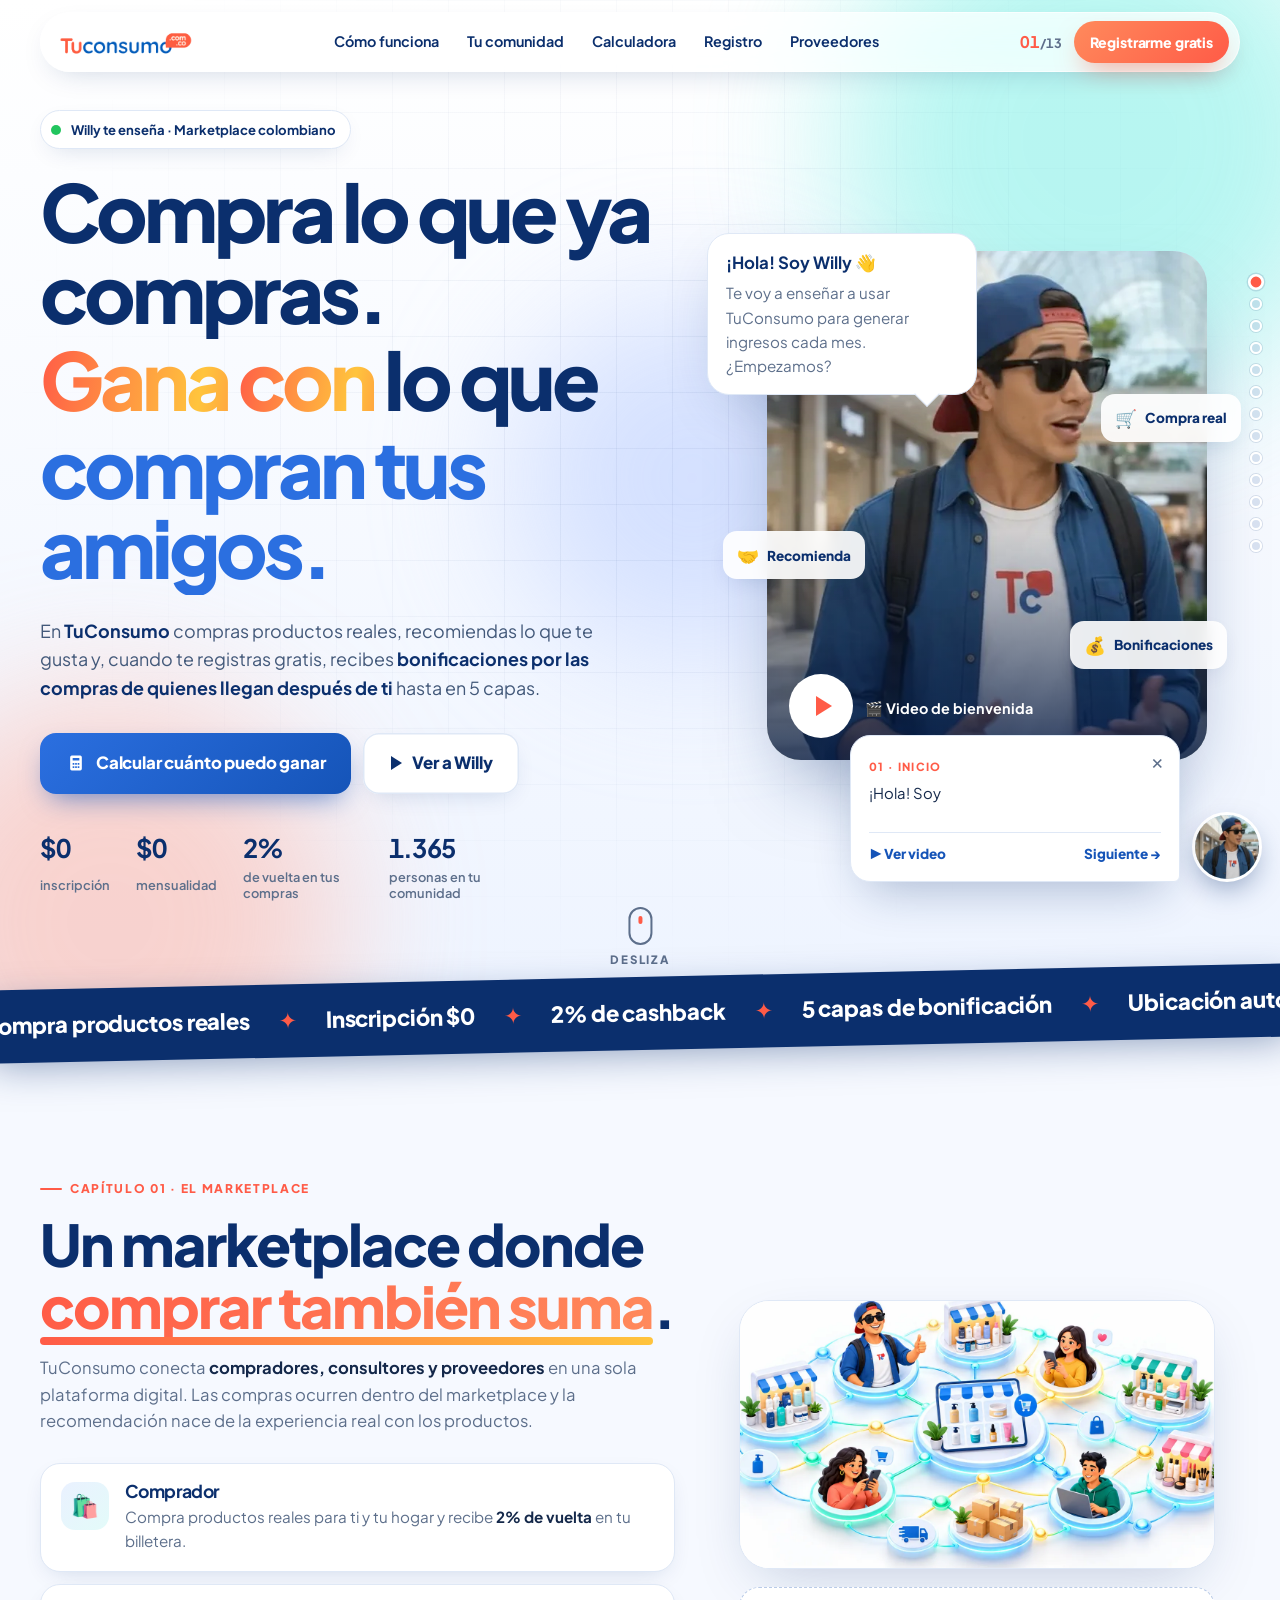
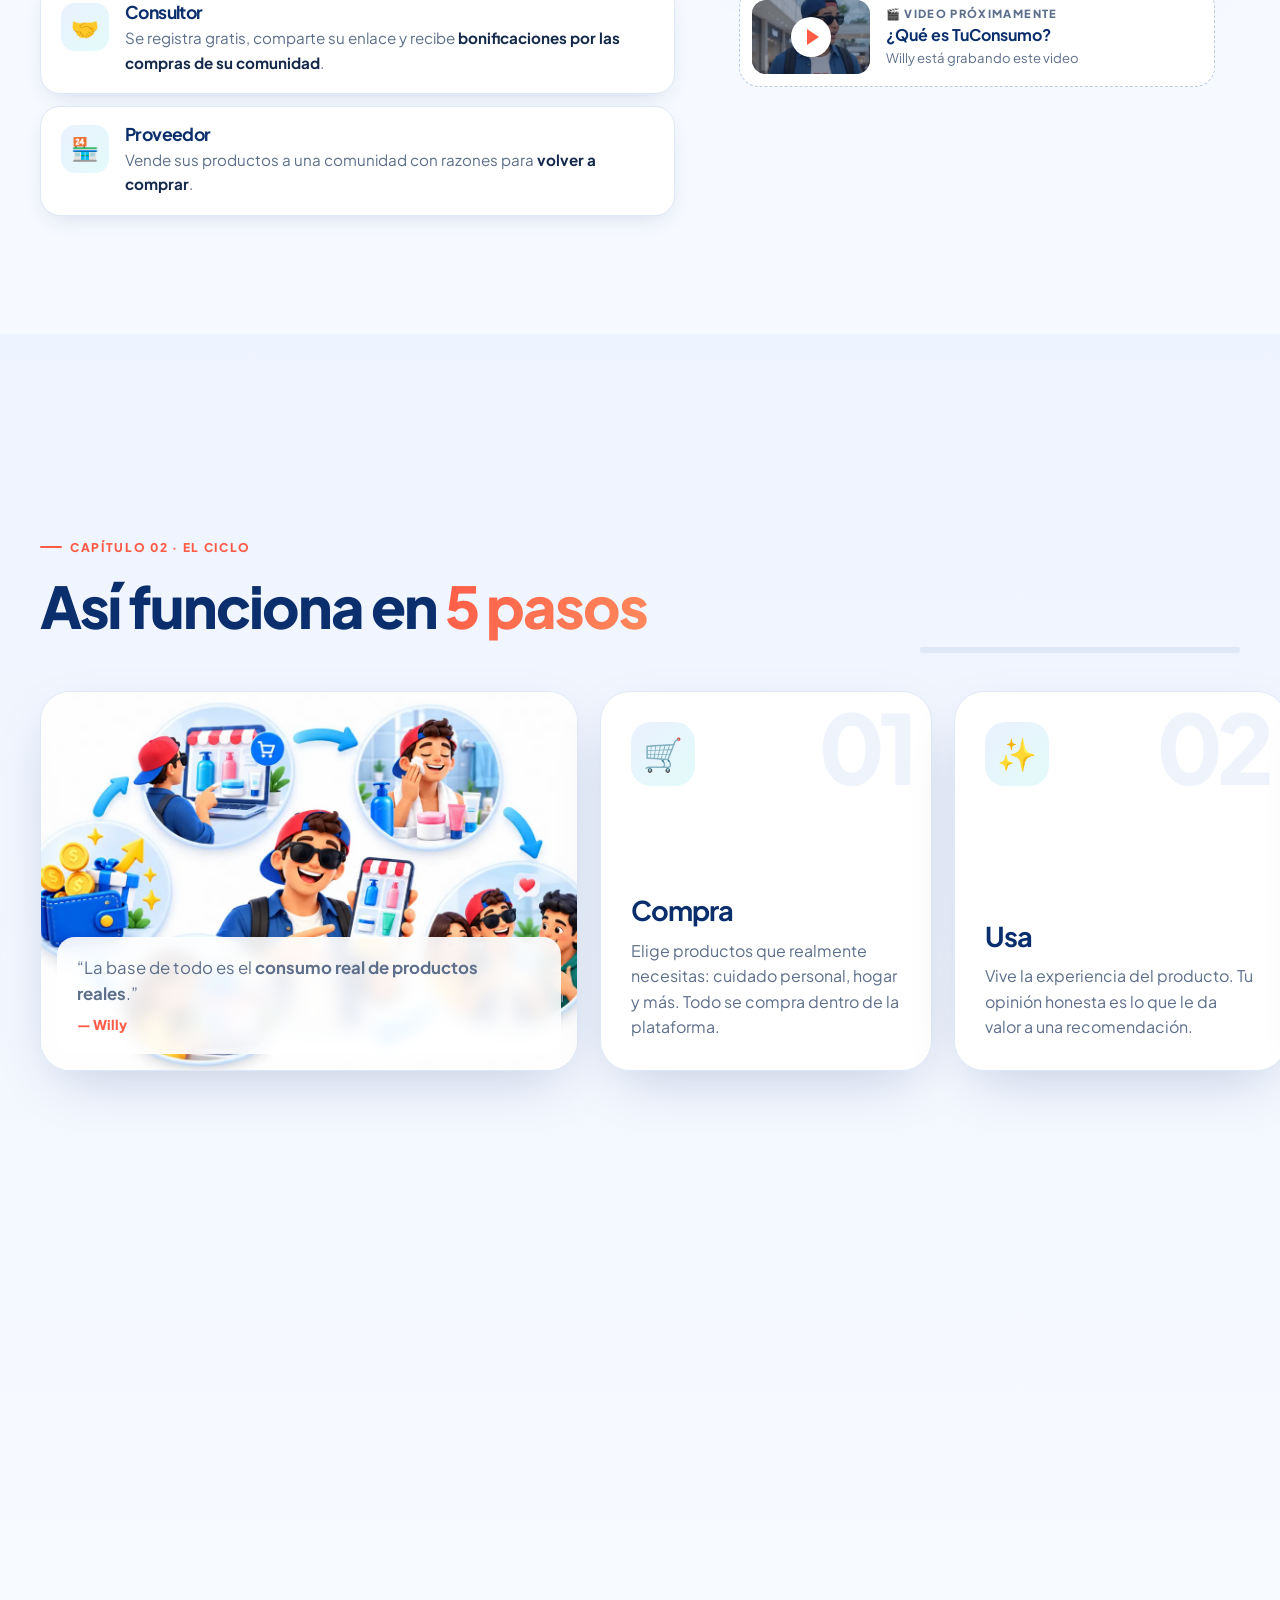
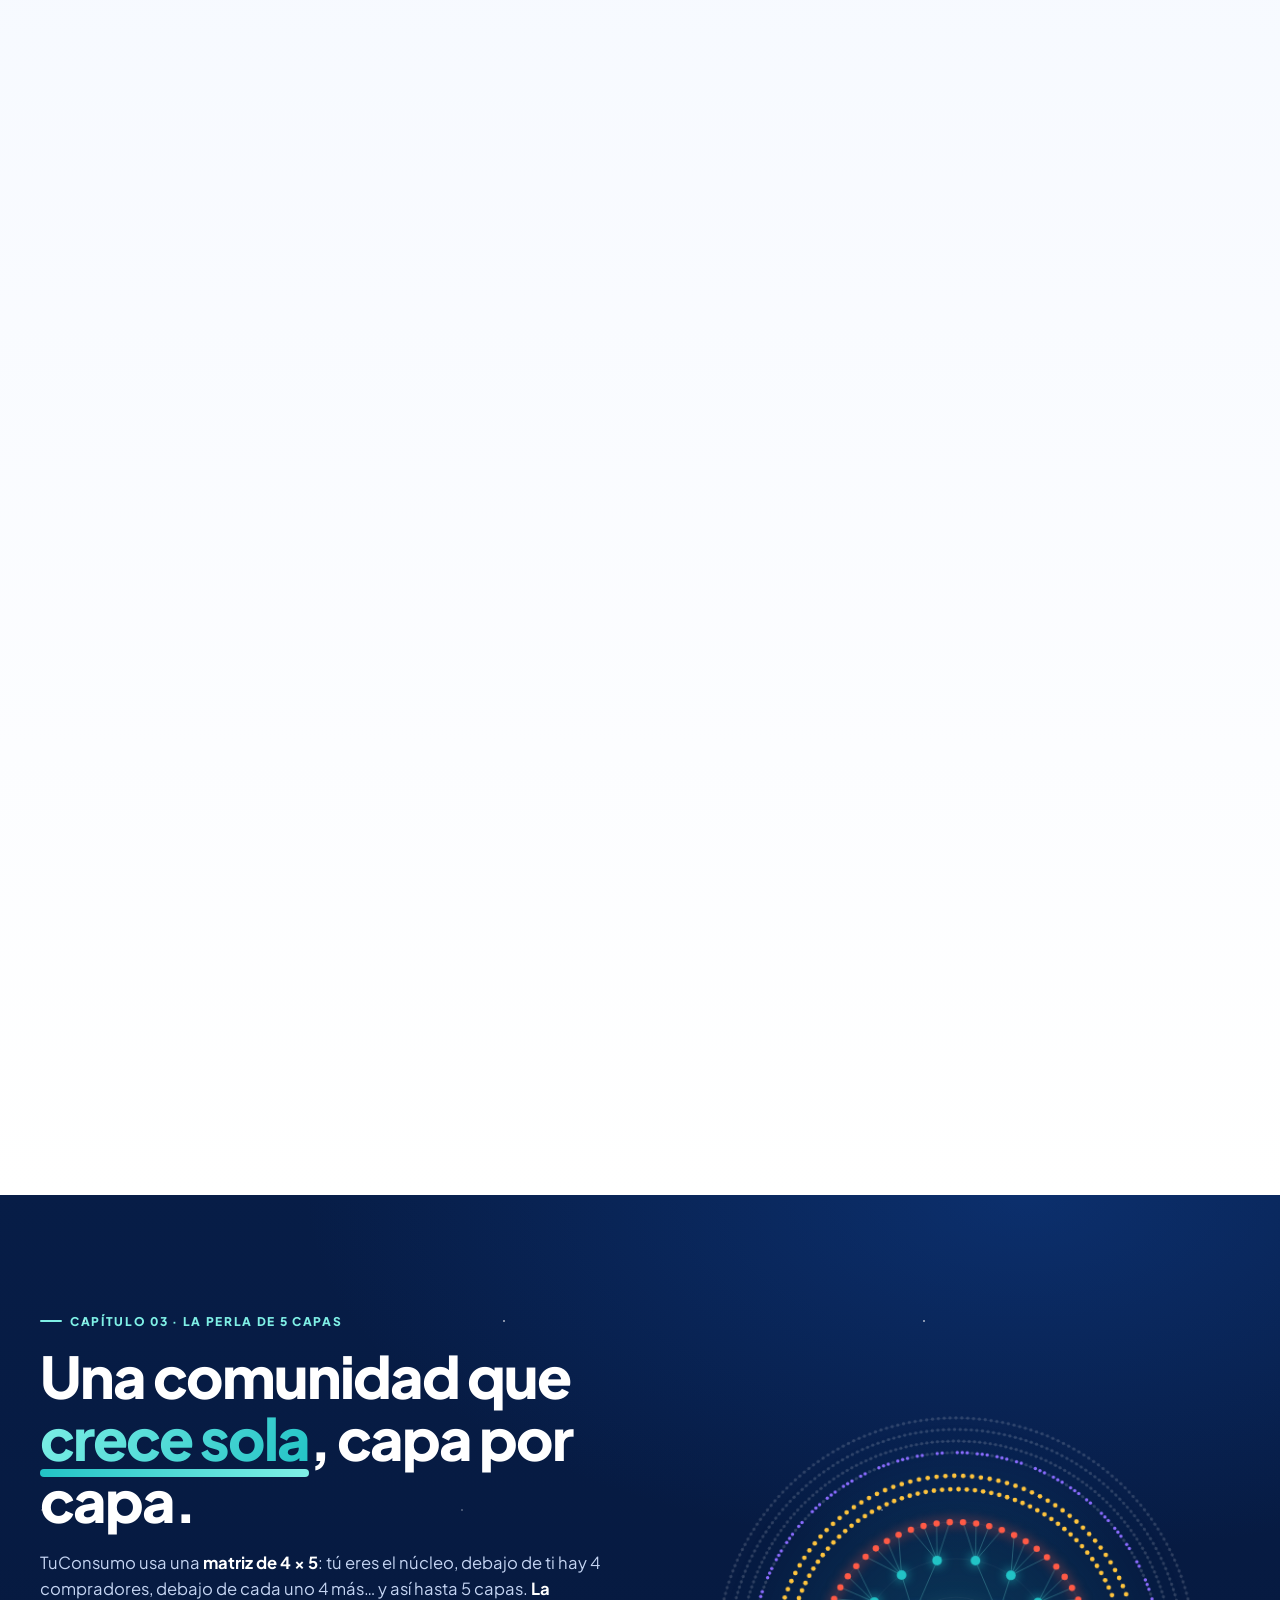
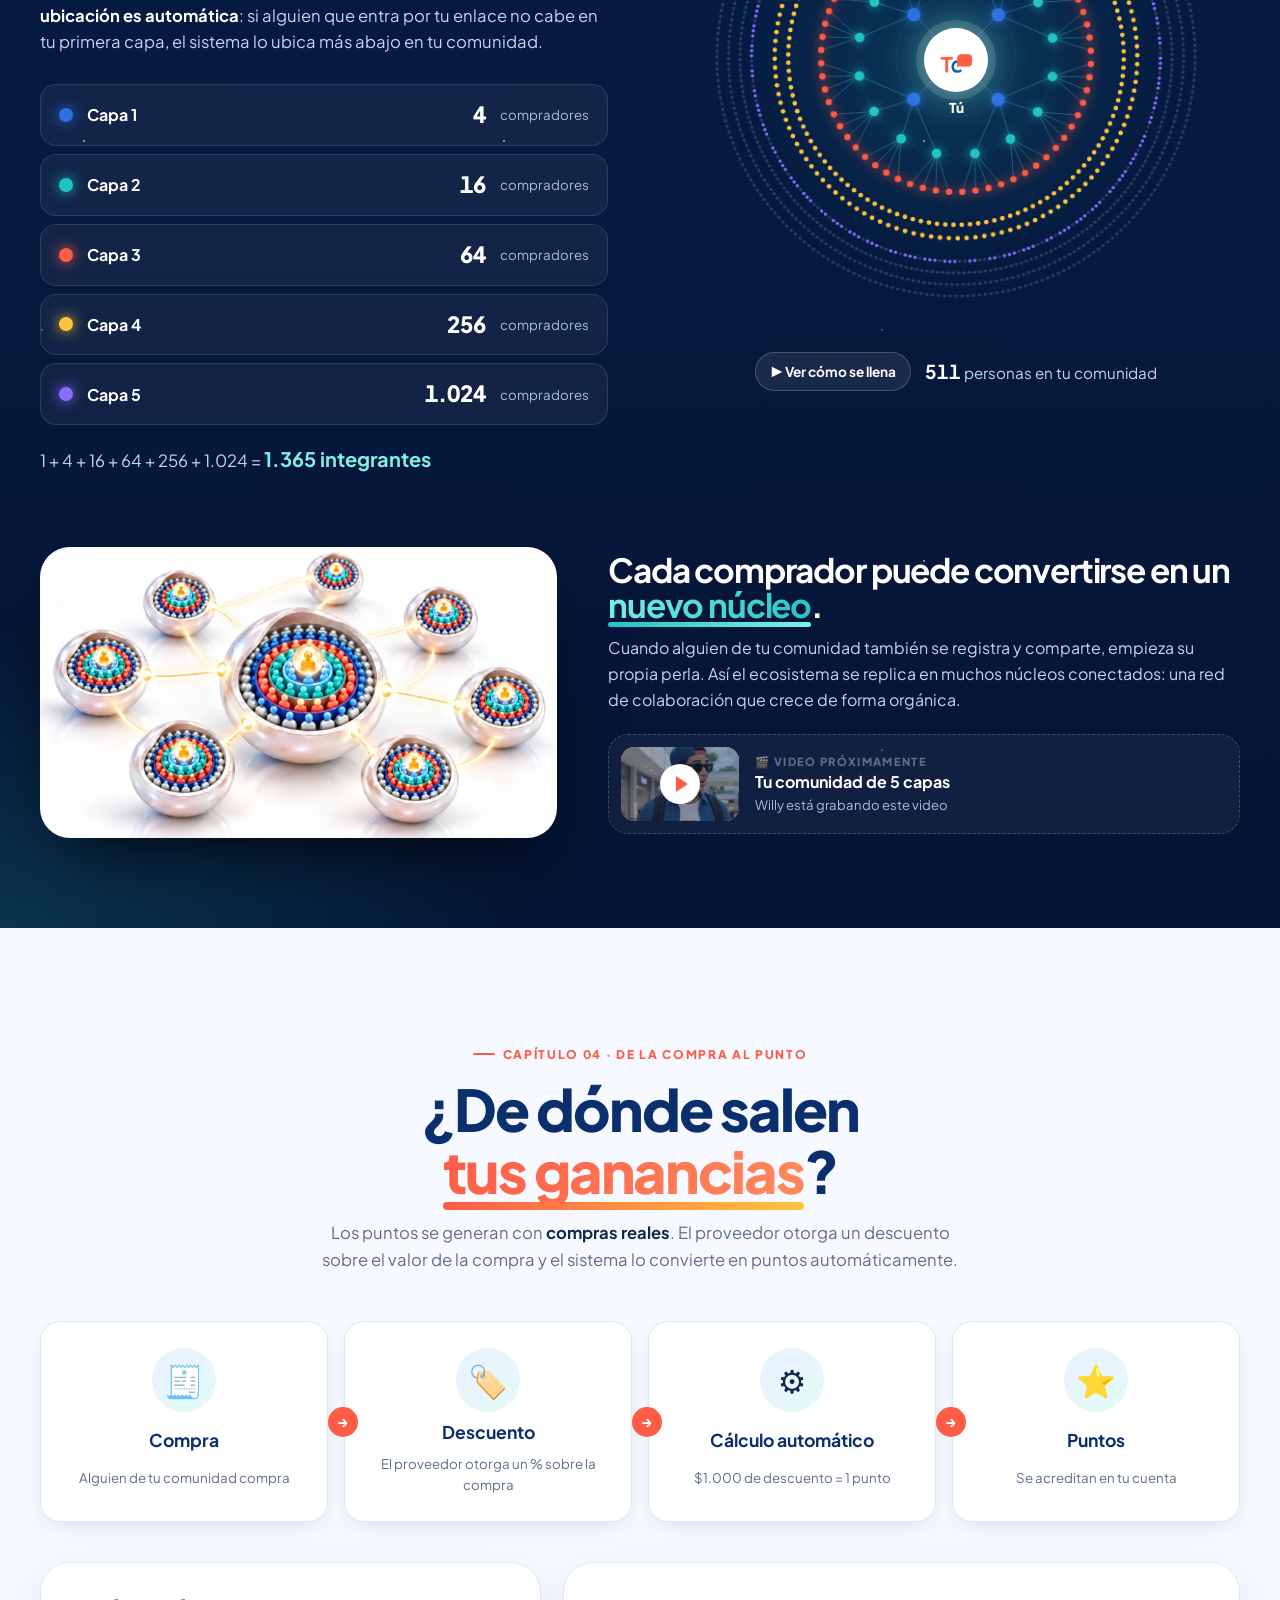
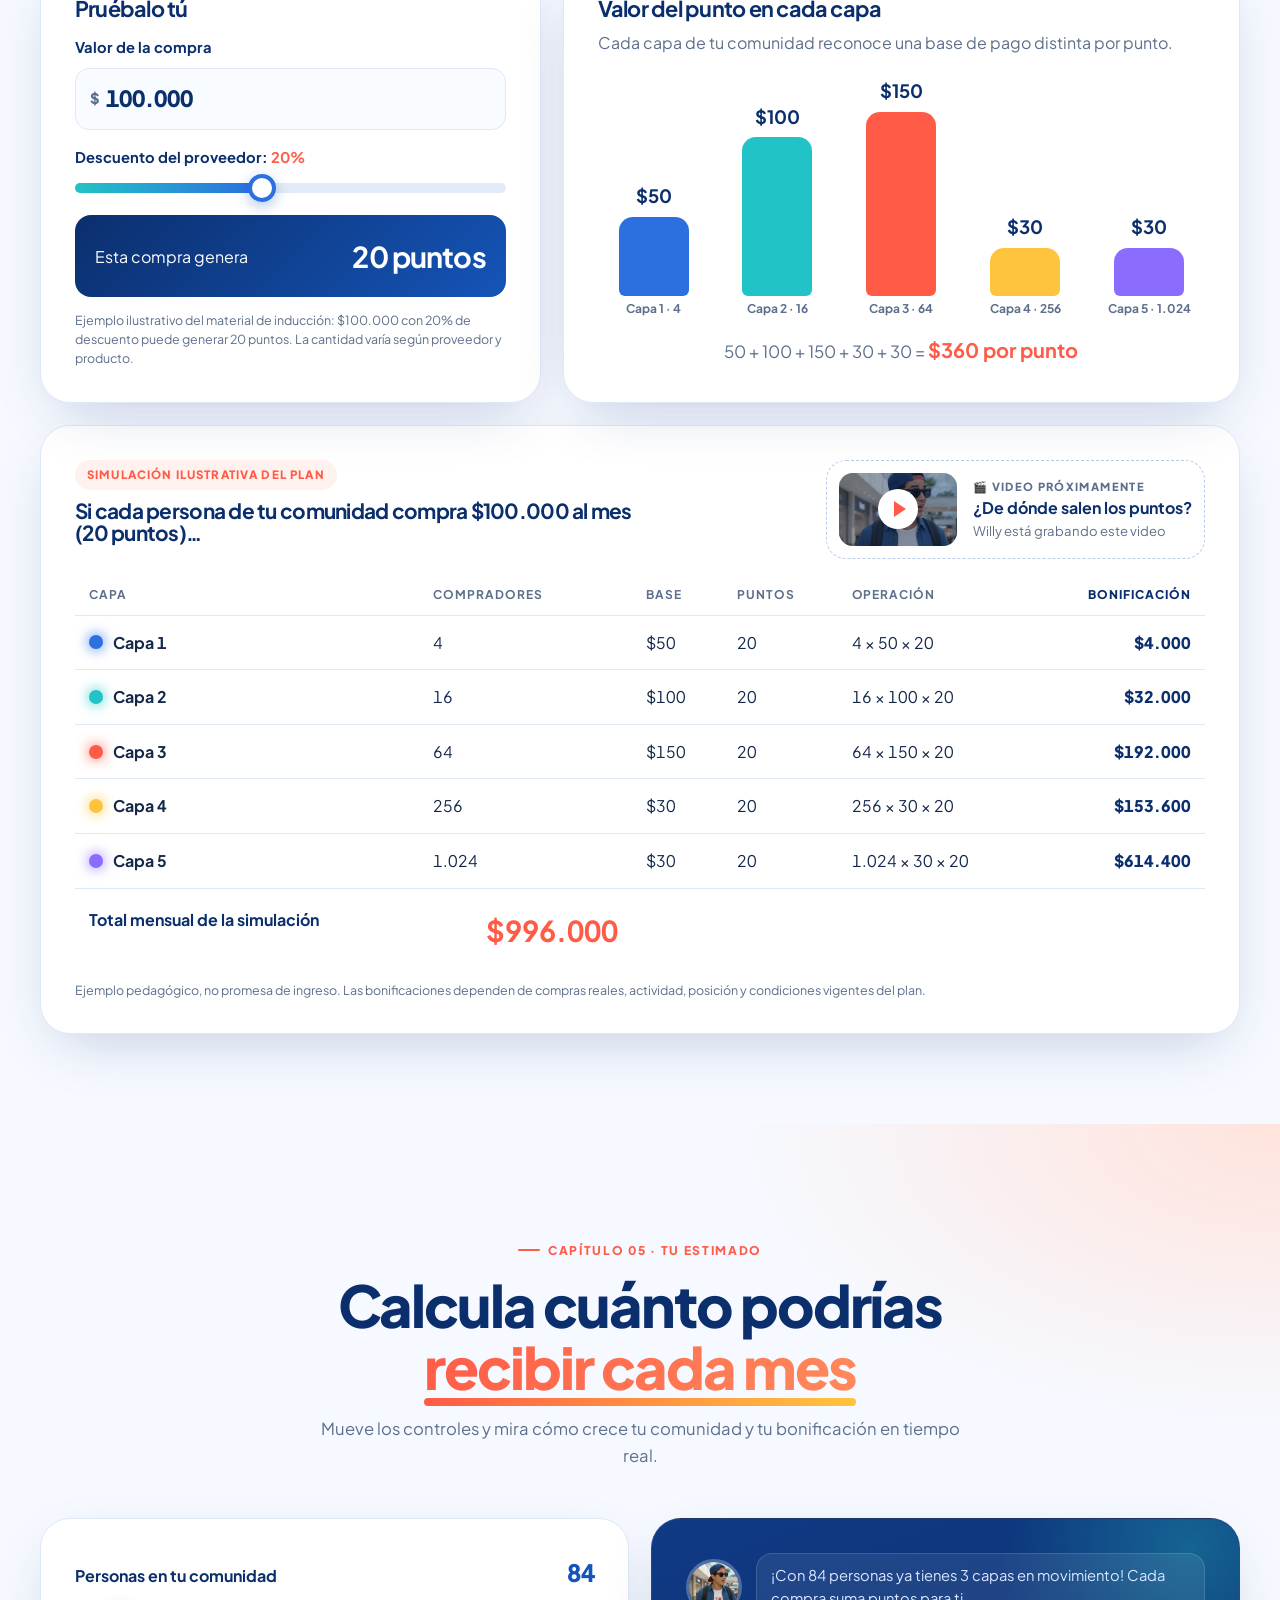
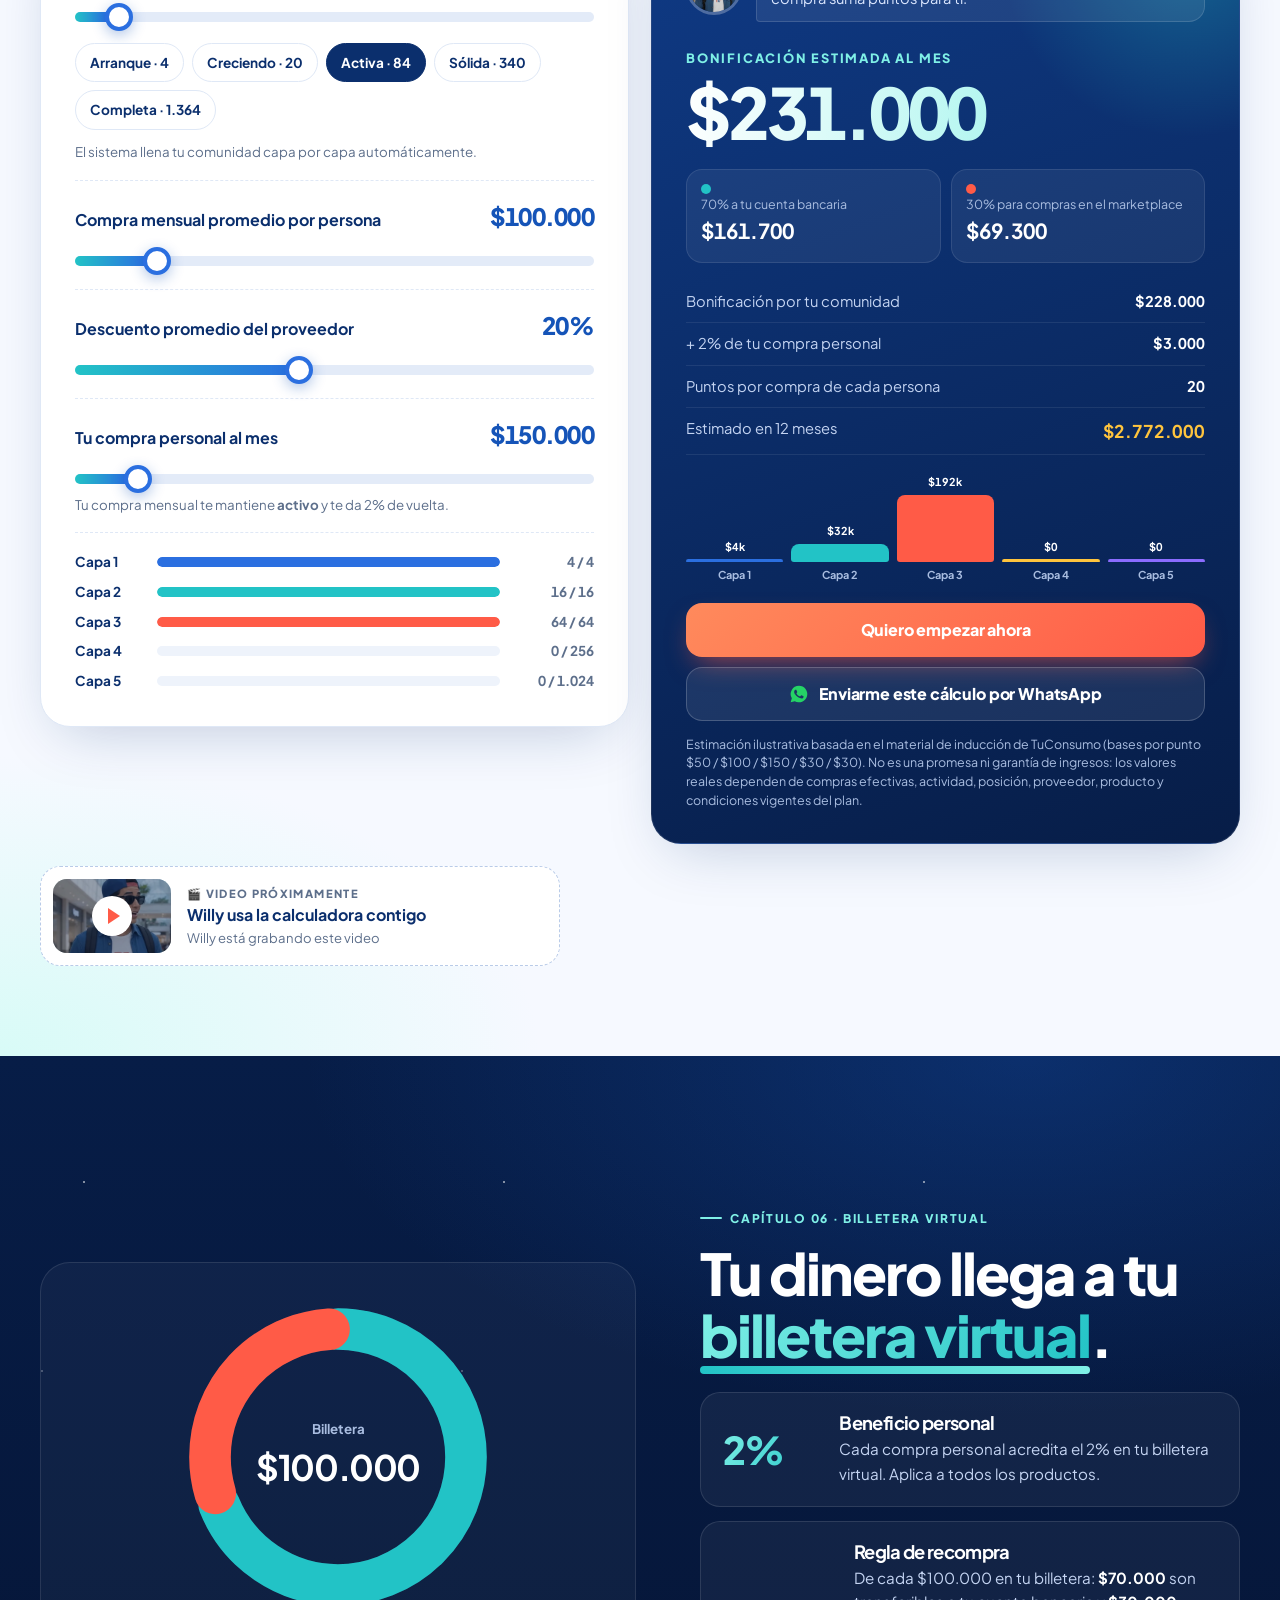
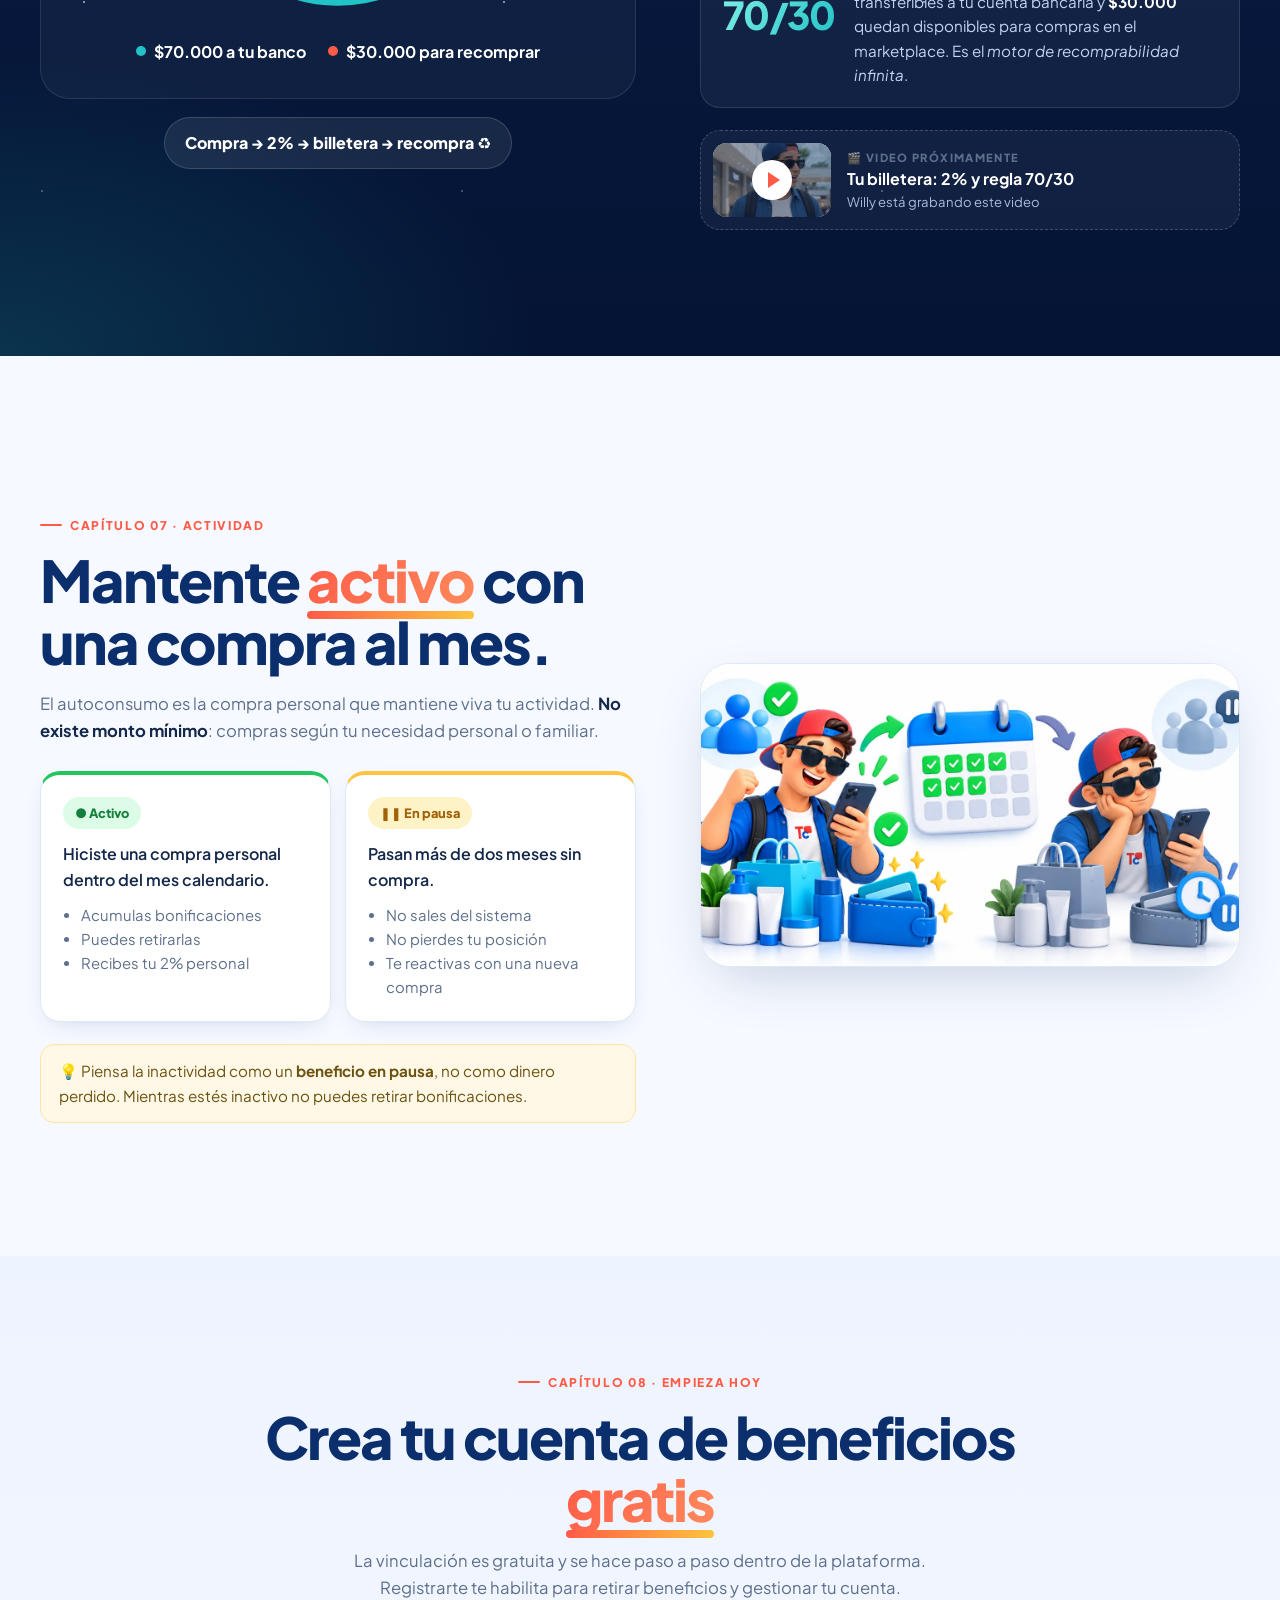
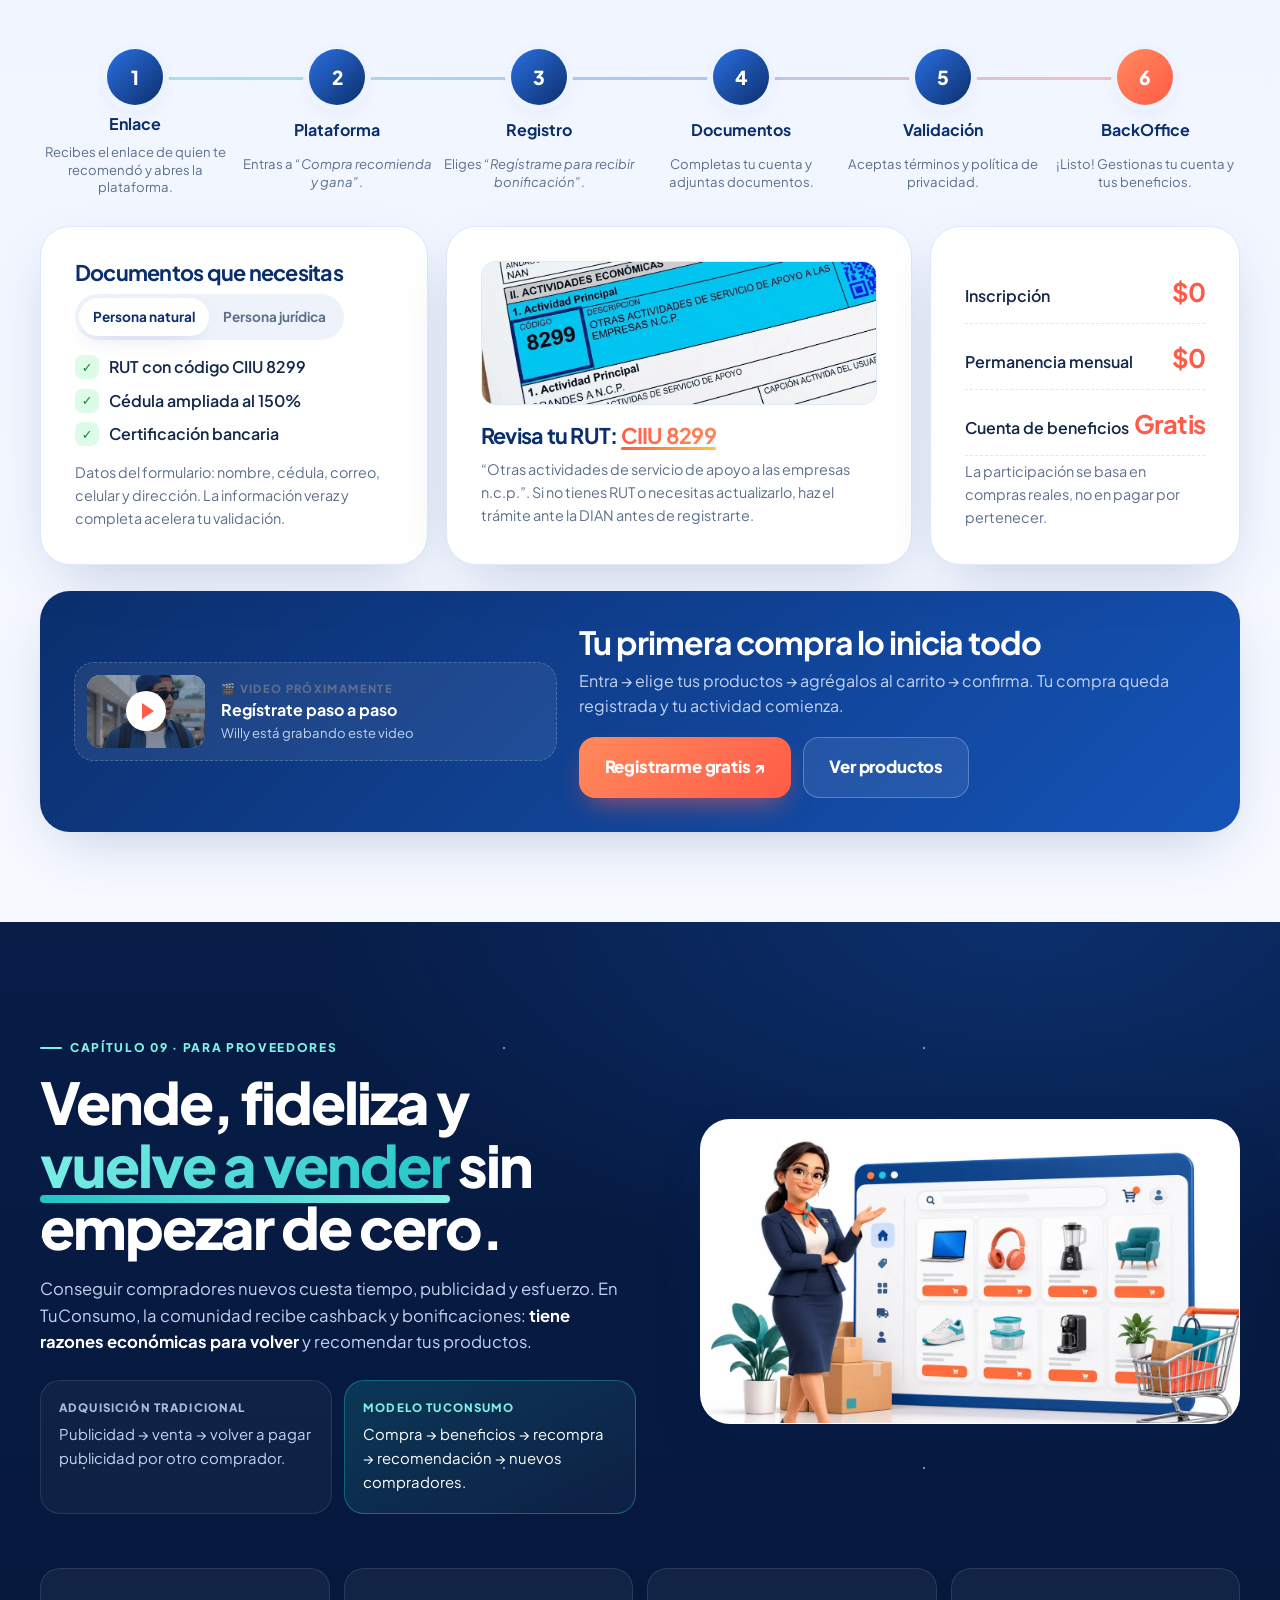
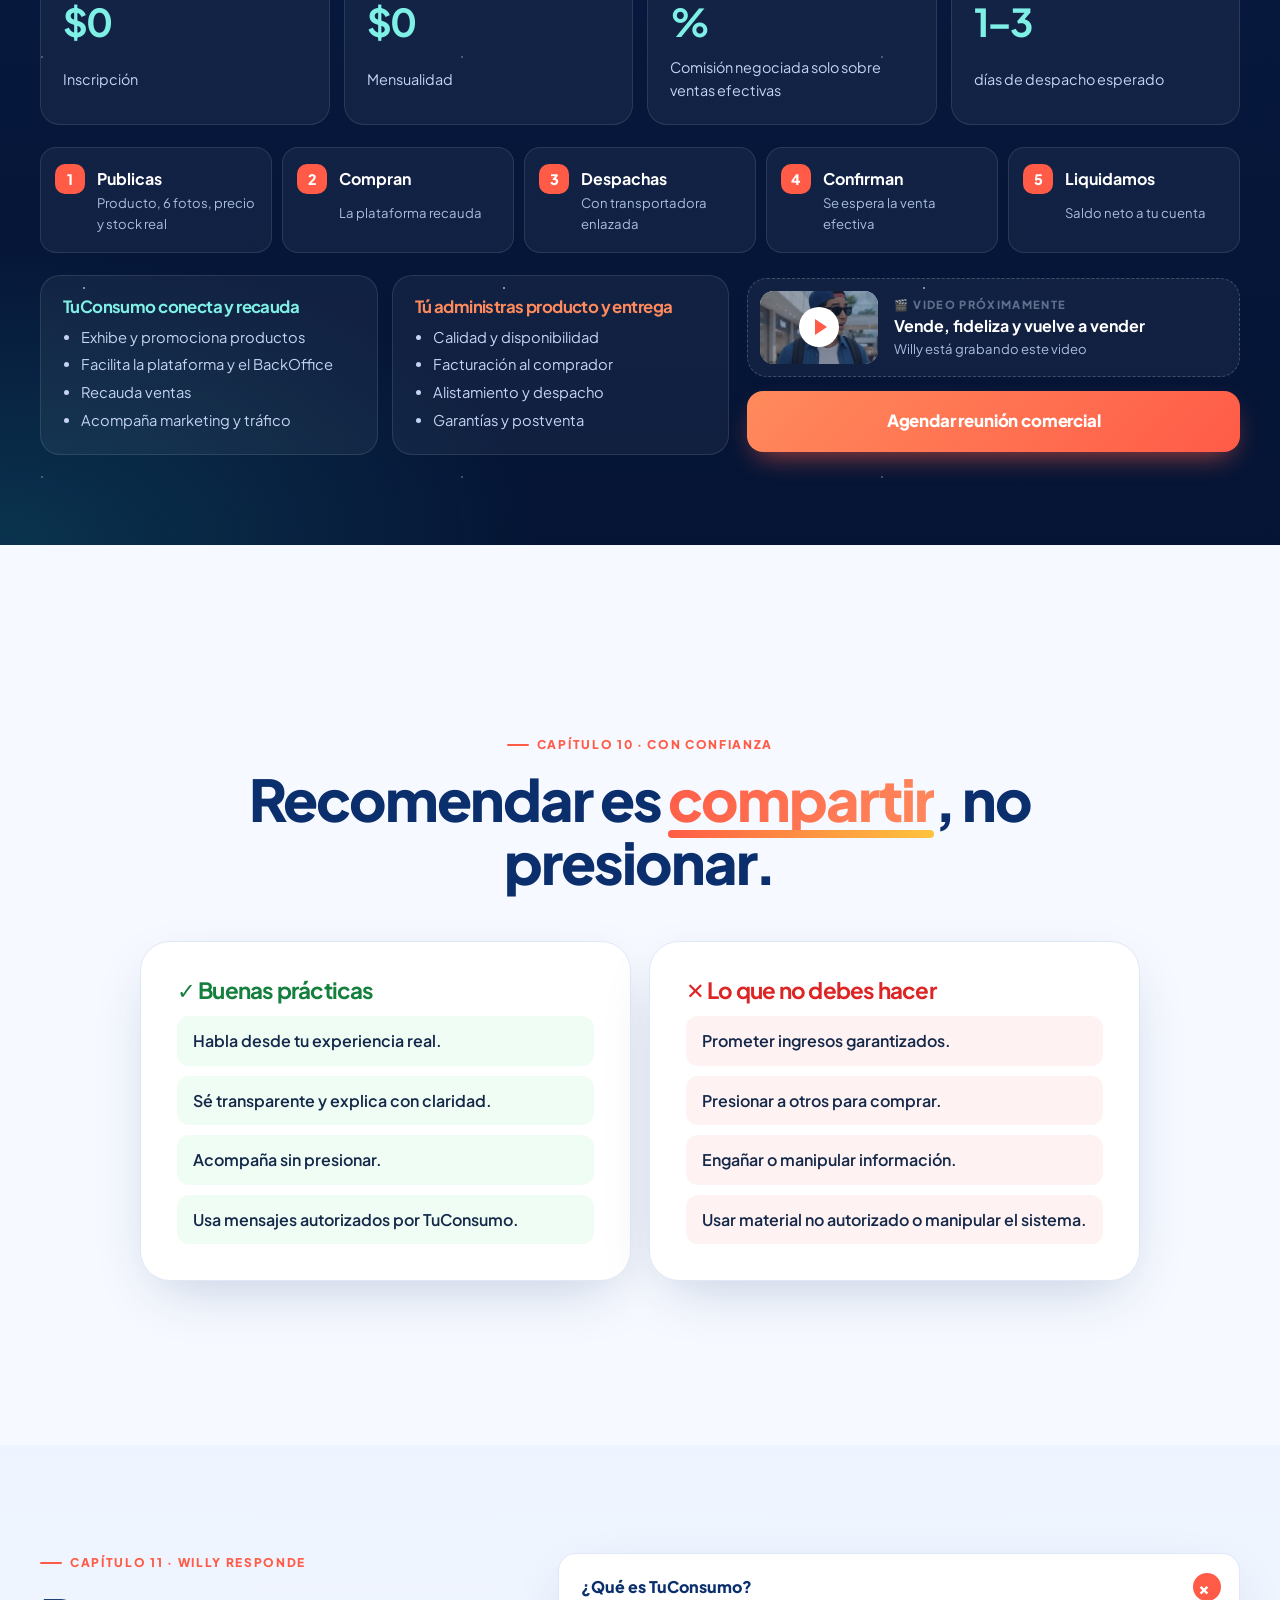
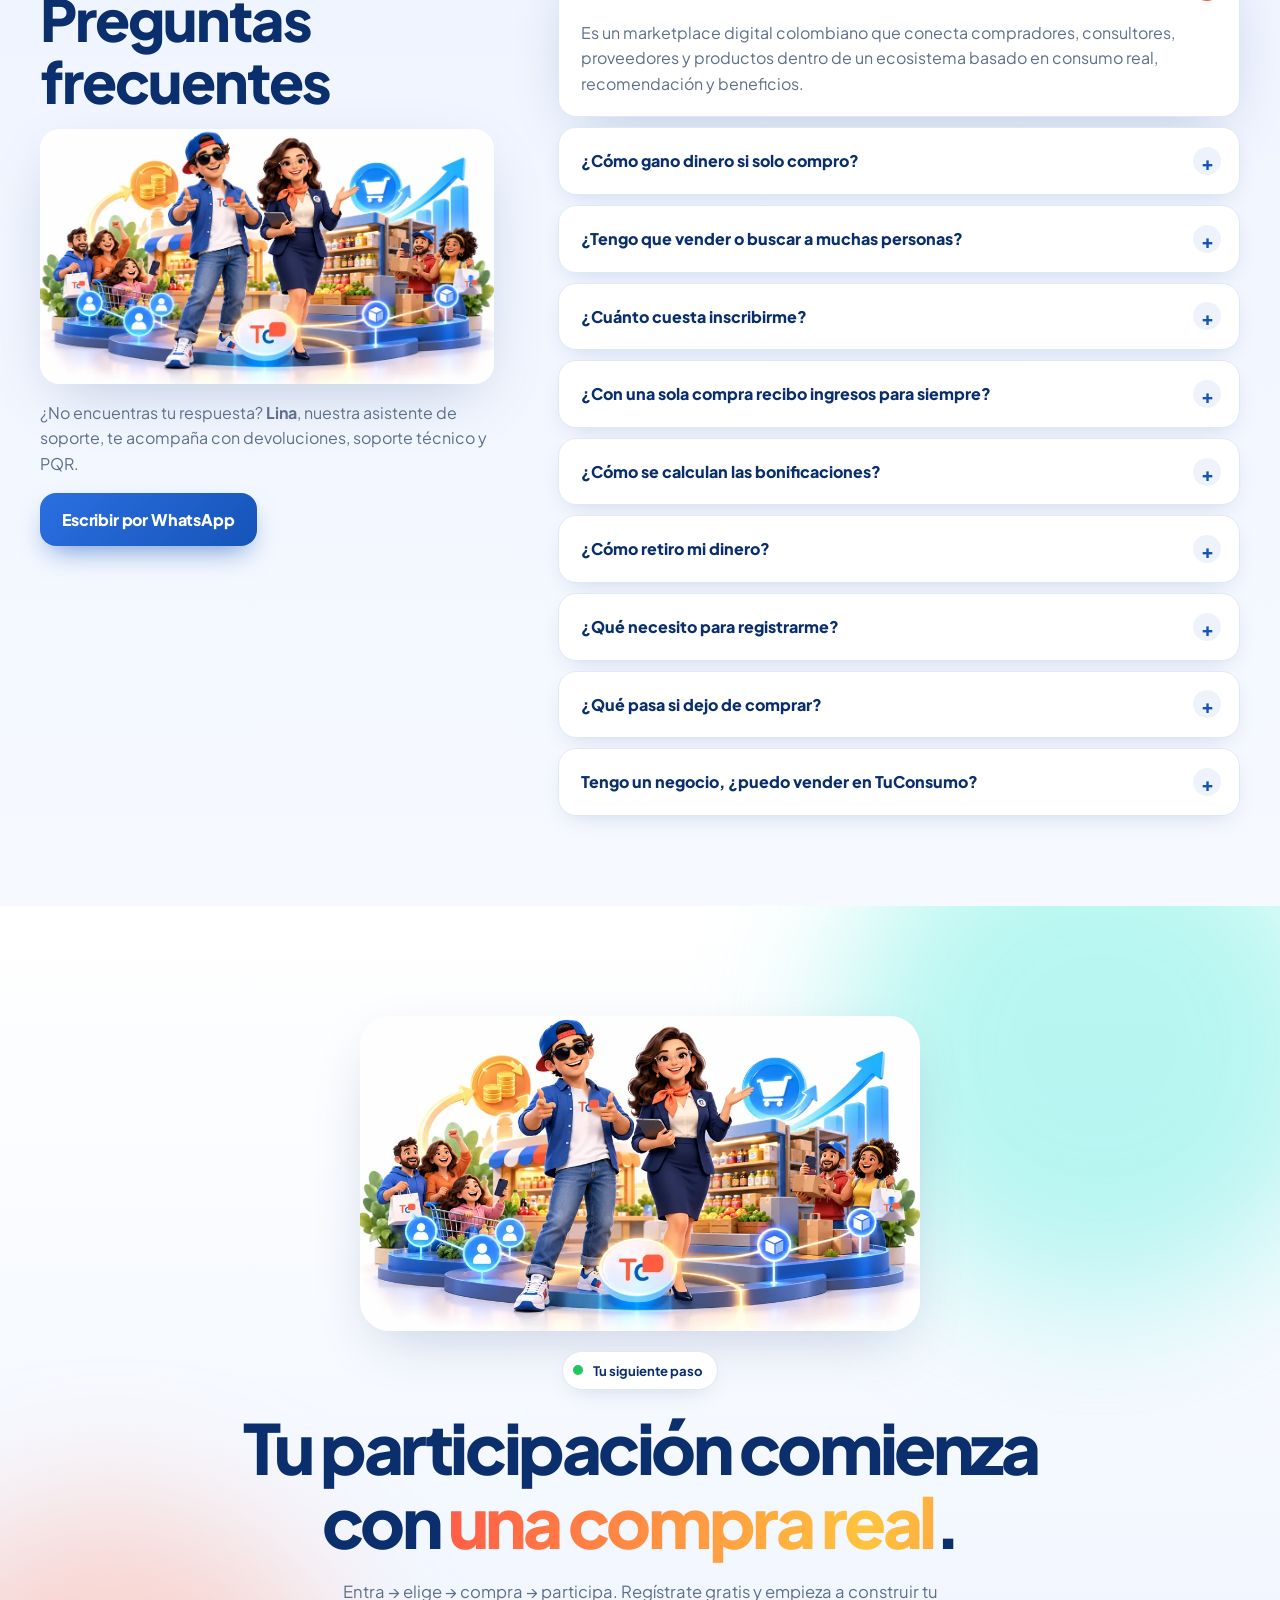
==== index.html @ 770b1344 "Landing de campaña TuConsumo guiada por Willy Recorrido de 13 capítulos con animaciones, scroll hori" ====
<!DOCTYPE html>
<html lang="es-CO">
<head>
<meta charset="utf-8">
<meta name="viewport" content="width=device-width, initial-scale=1, viewport-fit=cover">
<title>Gana con TuConsumo · Willy te enseña cómo</title>
<meta name="description" content="Compra lo que ya compras en TuConsumo y recibe bonificaciones por las compras de tu comunidad. Willy te explica el modelo paso a paso y calcula tu estimado mensual.">
<meta name="theme-color" content="#0b2f6d">
<link rel="icon" type="image/png" href="assets/img/favicon.png">
<link rel="apple-touch-icon" href="assets/img/favicon.png">

<!-- Open Graph / redes sociales (campañas) -->
<meta property="og:type" content="website">
<meta property="og:locale" content="es_CO">
<meta property="og:site_name" content="TuConsumo">
<meta property="og:title" content="Compra, recomienda y gana con TuConsumo">
<meta property="og:description" content="Willy te explica cómo tu consumo diario y el de tu comunidad pueden generarte bonificaciones mensuales. Calcula tu estimado.">
<meta property="og:image" content="assets/img/og-image.jpg">
<meta name="twitter:card" content="summary_large_image">
<meta name="twitter:title" content="Compra, recomienda y gana con TuConsumo">
<meta name="twitter:description" content="Willy te enseña el modelo y calcula tu estimado mensual.">
<meta name="twitter:image" content="assets/img/og-image.jpg">

<link rel="preconnect" href="https://fonts.googleapis.com">
<link rel="preconnect" href="https://fonts.gstatic.com" crossorigin>
<link href="https://fonts.googleapis.com/css2?family=Plus+Jakarta+Sans:wght@400;500;600;700;800&display=swap" rel="stylesheet">
<link rel="preload" as="image" href="assets/img/willy-hero.webp">
<link rel="stylesheet" href="assets/css/styles.css">

<script type="application/ld+json">
{"@context":"https://schema.org","@type":"Organization","name":"TuConsumo","url":"https://tuconsumo.com.co/","email":"info@tuconsumo.com.co","contactPoint":{"@type":"ContactPoint","telephone":"+57 320 564 0519","contactType":"customer support","areaServed":"CO","availableLanguage":"Spanish"}}
</script>
<script src="assets/js/config.js"></script>
</head>
<body>
<a class="skip" href="#capitulo-1">Saltar al contenido</a>

<!-- Barra de progreso del recorrido -->
<div class="progress" aria-hidden="true"><span id="progressBar"></span></div>

<!-- ======================= NAV ======================= -->
<header class="nav" id="nav">
  <a href="#inicio" class="nav__logo" aria-label="TuConsumo, inicio">
    <img src="assets/img/logo-tuconsumo.png" alt="TuConsumo.com.co" width="177" height="45">
  </a>
  <nav class="nav__links" aria-label="Secciones">
    <a href="#como-funciona">Cómo funciona</a>
    <a href="#comunidad">Tu comunidad</a>
    <a href="#calculadora">Calculadora</a>
    <a href="#registro">Registro</a>
    <a href="#proveedores">Proveedores</a>
  </nav>
  <div class="nav__cta">
    <span class="chapter-count" aria-hidden="true"><b id="chapNow">01</b>/<span id="chapTotal">13</span></span>
    <a class="btn btn--coral btn--sm js-out" data-link="registro" data-track="nav_registro" href="https://tuconsumo.com.co/" target="_blank" rel="noopener">Registrarme gratis</a>
  </div>
</header>

<!-- Índice lateral de capítulos -->
<nav class="dots" id="dots" aria-label="Capítulos del recorrido"></nav>

<main>

<!-- ============ 0 · HERO ============ -->
<section class="chapter hero" id="inicio" data-title="Inicio"
  data-willy="¡Hola! Soy Willy 👋 Te voy a mostrar cómo tus compras de todos los días pueden convertirse en ingresos mensuales. Desliza conmigo.">
  <div class="hero__bg" aria-hidden="true">
    <span class="blob b1"></span><span class="blob b2"></span><span class="blob b3"></span>
    <div class="grid-lines"></div>
  </div>
  <div class="wrap hero__grid">
    <div class="hero__copy">
      <span class="pill reveal"><span class="pulse"></span> Willy te enseña · Marketplace colombiano</span>
      <h1 class="hero__title">
        <span class="line"><span class="word">Compra</span> <span class="word">lo</span> <span class="word">que</span> <span class="word">ya</span> <span class="word">compras.</span></span>
        <span class="line"><span class="word grad">Gana</span> <span class="word grad">con</span> <span class="word">lo</span> <span class="word">que</span></span>
        <span class="line rotator" aria-live="polite"><span class="rotator__word" id="rotator">compra tu comunidad.</span></span>
      </h1>
      <p class="hero__lead reveal">En <b>TuConsumo</b> compras productos reales, recomiendas lo que te gusta y, cuando te registras gratis, recibes <b>bonificaciones por las compras de quienes llegan después de ti</b> hasta en 5 capas.</p>
      <div class="hero__actions reveal">
        <a href="#calculadora" class="btn btn--primary btn--lg magnetic" data-track="hero_calculadora">
          <svg viewBox="0 0 24 24" aria-hidden="true"><path d="M7 3h10a2 2 0 0 1 2 2v14a2 2 0 0 1-2 2H7a2 2 0 0 1-2-2V5a2 2 0 0 1 2-2Zm1 3v3h8V6H8Zm0 6v2h2v-2H8Zm3 0v2h2v-2h-2Zm3 0v2h2v-2h-2Zm-6 4v2h2v-2H8Zm3 0v2h2v-2h-2Zm3 0v2h2v-2h-2Z"/></svg>
          Calcular cuánto puedo ganar
        </a>
        <button class="btn btn--ghost btn--lg js-video" data-video="bienvenida" data-track="hero_video">
          <span class="play-ic" aria-hidden="true"></span> Ver a Willy
        </button>
      </div>
      <ul class="hero__trust reveal">
        <li><b data-count="0" data-prefix="$">$0</b><span>inscripción</span></li>
        <li><b data-count="0" data-prefix="$">$0</b><span>mensualidad</span></li>
        <li><b data-count="2" data-suffix="%">2%</b><span>de vuelta en tus compras</span></li>
        <li><b data-count="1365">1.365</b><span>personas en tu comunidad</span></li>
      </ul>
    </div>

    <div class="hero__stage reveal">
      <div class="willy-card tilt">
        <img src="assets/img/willy-hero.webp" alt="Willy, el guía digital de TuConsumo" width="605" height="700" fetchpriority="high">
        <div class="willy-card__shine" aria-hidden="true"></div>
        <button class="willy-card__play js-video" data-video="bienvenida" aria-label="Reproducir video de bienvenida de Willy" data-track="hero_video_card">
          <span class="play-ic" aria-hidden="true"></span>
        </button>
        <span class="willy-card__tag">🎬 Video de bienvenida</span>
      </div>
      <div class="bubble bubble--hero" role="note">
        <b>¡Hola! Soy Willy 👋</b>
        <span class="type" data-type="Te voy a enseñar a usar TuConsumo para generar ingresos cada mes. ¿Empezamos?"></span>
      </div>
      <div class="float-chip fc1"><span>🛒</span> Compra real</div>
      <div class="float-chip fc2"><span>🤝</span> Recomienda</div>
      <div class="float-chip fc3"><span>💰</span> Bonificaciones</div>
    </div>
  </div>
  <a href="#capitulo-1" class="scroll-cue" aria-label="Desliza para continuar"><span></span>Desliza</a>
</section>

<!-- Cinta de beneficios -->
<div class="marquee" aria-hidden="true">
  <div class="marquee__track">
    <span>Compra productos reales</span><i>✦</i><span>Inscripción $0</span><i>✦</i><span>2% de cashback</span><i>✦</i><span>5 capas de bonificación</span><i>✦</i><span>Ubicación automática</span><i>✦</i><span>70% a tu banco</span><i>✦</i><span>Proveedores colombianos</span><i>✦</i><span>Sin mensualidad</span><i>✦</i>
    <span>Compra productos reales</span><i>✦</i><span>Inscripción $0</span><i>✦</i><span>2% de cashback</span><i>✦</i><span>5 capas de bonificación</span><i>✦</i><span>Ubicación automática</span><i>✦</i><span>70% a tu banco</span><i>✦</i><span>Proveedores colombianos</span><i>✦</i><span>Sin mensualidad</span><i>✦</i>
  </div>
</div>

<!-- ============ 1 · QUÉ ES ============ -->
<section class="chapter" id="capitulo-1" data-title="¿Qué es?"
  data-willy="TuConsumo es un marketplace: aquí compras lo mismo que comprarías en cualquier tienda, pero cada compra mueve un ecosistema que también te beneficia a ti.">
  <div class="wrap split">
    <div class="split__copy">
      <span class="eyebrow reveal">Capítulo 01 · El marketplace</span>
      <h2 class="title reveal">Un marketplace donde <span class="hl">comprar también suma</span>.</h2>
      <p class="lead reveal">TuConsumo conecta <b>compradores, consultores y proveedores</b> en una sola plataforma digital. Las compras ocurren dentro del marketplace y la recomendación nace de la experiencia real con los productos.</p>
      <div class="roles reveal-stagger">
        <article class="role">
          <span class="role__ic">🛍️</span>
          <div><h3>Comprador</h3><p>Compra productos reales para ti y tu hogar y recibe <b>2% de vuelta</b> en tu billetera.</p></div>
        </article>
        <article class="role">
          <span class="role__ic">🤝</span>
          <div><h3>Consultor</h3><p>Se registra gratis, comparte su enlace y recibe <b>bonificaciones por las compras de su comunidad</b>.</p></div>
        </article>
        <article class="role">
          <span class="role__ic">🏪</span>
          <div><h3>Proveedor</h3><p>Vende sus productos a una comunidad con razones para <b>volver a comprar</b>.</p></div>
        </article>
      </div>
    </div>
    <div class="split__media reveal">
      <figure class="media-card parallax">
        <img src="assets/img/ecosistema.webp" alt="Ilustración del ecosistema TuConsumo: compradores, consultores y tiendas conectados" loading="lazy" width="1400" height="788">
      </figure>
      <div class="video-slot" data-video="ecosistema"></div>
    </div>
  </div>
</section>

<!-- ============ 2 · CÓMO FUNCIONA (scroll horizontal) ============ -->
<section class="chapter hscroll" id="como-funciona" data-title="Cómo funciona"
  data-willy="La lógica es sencilla: compras, usas, compartes, recomiendas y participas de beneficios. Sigue deslizando y te muestro cada paso.">
  <div class="hscroll__sticky">
    <div class="wrap hscroll__head">
      <span class="eyebrow">Capítulo 02 · El ciclo</span>
      <h2 class="title">Así funciona en <span class="hl">5 pasos</span></h2>
      <div class="hscroll__bar" aria-hidden="true"><span id="hbar"></span></div>
    </div>
    <div class="hscroll__track" id="htrack">
      <article class="hcard hcard--intro">
        <img src="assets/img/ciclo-compra.webp" alt="Willy mostrando el ciclo de compra y recomendación" loading="lazy">
        <p class="hcard__quote">“La base de todo es el <b>consumo real de productos reales</b>.”<span>— Willy</span></p>
      </article>
      <article class="hcard"><span class="hcard__n">01</span><span class="hcard__ic">🛒</span><h3>Compra</h3><p>Elige productos que realmente necesitas: cuidado personal, hogar y más. Todo se compra dentro de la plataforma.</p></article>
      <article class="hcard"><span class="hcard__n">02</span><span class="hcard__ic">✨</span><h3>Usa</h3><p>Vive la experiencia del producto. Tu opinión honesta es lo que le da valor a una recomendación.</p></article>
      <article class="hcard"><span class="hcard__n">03</span><span class="hcard__ic">📲</span><h3>Comparte</h3><p>Comparte tu enlace con familiares, amigos y conocidos a quienes el producto les pueda servir.</p></article>
      <article class="hcard"><span class="hcard__n">04</span><span class="hcard__ic">💬</span><h3>Recomienda</h3><p>Acompaña sin presionar. Cuando compran desde tu enlace, entran a tu comunidad.</p></article>
      <article class="hcard hcard--accent"><span class="hcard__n">05</span><span class="hcard__ic">💰</span><h3>Gana bonificaciones</h3><p>Cada compra de tu comunidad genera puntos que se convierten en bonificaciones en tu billetera virtual.</p><a href="#comunidad" class="btn btn--light btn--sm">Ver cómo crece →</a></article>
      <article class="hcard hcard--video"><div class="video-slot" data-video="comoFunciona"></div></article>
    </div>
  </div>
</section>

<!-- ============ 3 · COMUNIDAD 5 CAPAS ============ -->
<section class="chapter dark" id="comunidad" data-title="Tu comunidad"
  data-willy="Aquí está la magia: el sistema ubica automáticamente a cada persona en tu comunidad. Tú no tienes que armar nada. 4 directos, y cada uno trae a 4 más… ¡hasta 5 capas!">
  <div class="stars" aria-hidden="true"></div>
  <div class="wrap community">
    <div class="community__copy">
      <span class="eyebrow eyebrow--light reveal">Capítulo 03 · La perla de 5 capas</span>
      <h2 class="title title--light reveal">Una comunidad que <span class="hl hl--teal">crece sola</span>, capa por capa.</h2>
      <p class="lead lead--light reveal">TuConsumo usa una <b>matriz de 4 × 5</b>: tú eres el núcleo, debajo de ti hay 4 compradores, debajo de cada uno 4 más… y así hasta 5 capas. <b>La ubicación es automática</b>: si alguien que entra por tu enlace no cabe en tu primera capa, el sistema lo ubica más abajo en tu comunidad.</p>
      <div class="layers reveal-stagger" id="layerList">
        <button class="layer" data-layer="1"><span class="layer__dot l1"></span><b>Capa 1</b><span class="layer__n" data-count="4">4</span><small>compradores</small></button>
        <button class="layer" data-layer="2"><span class="layer__dot l2"></span><b>Capa 2</b><span class="layer__n" data-count="16">16</span><small>compradores</small></button>
        <button class="layer" data-layer="3"><span class="layer__dot l3"></span><b>Capa 3</b><span class="layer__n" data-count="64">64</span><small>compradores</small></button>
        <button class="layer" data-layer="4"><span class="layer__dot l4"></span><b>Capa 4</b><span class="layer__n" data-count="256">256</span><small>compradores</small></button>
        <button class="layer" data-layer="5"><span class="layer__dot l5"></span><b>Capa 5</b><span class="layer__n" data-count="1024">1.024</span><small>compradores</small></button>
      </div>
      <p class="formula reveal">1 + 4 + 16 + 64 + 256 + 1.024 = <b><span data-count="1365">1.365</span> integrantes</b></p>
    </div>
    <div class="community__viz reveal">
      <div class="pearl-wrap">
        <canvas id="pearl" width="560" height="560" aria-label="Visualización de la comunidad en 5 capas: 4, 16, 64, 256 y 1.024 compradores alrededor de un núcleo"></canvas>
        <div class="pearl-center"><img src="assets/img/logo-tc.png" alt=""><span>Tú</span></div>
      </div>
      <div class="pearl-controls">
        <button class="chip js-pearl-play" data-track="pearl_play">▶ Ver cómo se llena</button>
        <span class="pearl-readout"><b id="pearlCount">1.364</b> personas en tu comunidad</span>
      </div>
    </div>
  </div>
  <div class="wrap nucleus">
    <figure class="nucleus__img reveal"><img src="assets/img/red-perlas.webp" alt="Red de perlas conectadas: cada comprador puede convertirse en un nuevo núcleo" loading="lazy"></figure>
    <div class="nucleus__copy reveal">
      <h3>Cada comprador puede convertirse en un <span class="hl hl--teal">nuevo núcleo</span>.</h3>
      <p>Cuando alguien de tu comunidad también se registra y comparte, empieza su propia perla. Así el ecosistema se replica en muchos núcleos conectados: una red de colaboración que crece de forma orgánica.</p>
      <div class="video-slot video-slot--dark" data-video="comunidad"></div>
    </div>
  </div>
</section>

<!-- ============ 4 · PUNTOS ============ -->
<section class="chapter" id="puntos" data-title="Los puntos"
  data-willy="¿De dónde sale el dinero? Del descuento que el proveedor da en cada compra. Ese descuento se convierte en puntos, y cada punto vale distinto según la capa.">
  <div class="wrap">
    <div class="center-head">
      <span class="eyebrow reveal">Capítulo 04 · De la compra al punto</span>
      <h2 class="title reveal">¿De dónde salen <span class="hl">tus ganancias</span>?</h2>
      <p class="lead reveal">Los puntos se generan con <b>compras reales</b>. El proveedor otorga un descuento sobre el valor de la compra y el sistema lo convierte en puntos automáticamente.</p>
    </div>
    <ol class="flow reveal-stagger">
      <li><span class="flow__ic">🧾</span><b>Compra</b><small>Alguien de tu comunidad compra</small></li>
      <li><span class="flow__ic">🏷️</span><b>Descuento</b><small>El proveedor otorga un % sobre la compra</small></li>
      <li><span class="flow__ic">⚙️</span><b>Cálculo automático</b><small>$1.000 de descuento = 1 punto</small></li>
      <li><span class="flow__ic">⭐</span><b>Puntos</b><small>Se acreditan en tu cuenta</small></li>
    </ol>

    <div class="points-grid">
      <div class="mini-calc card reveal">
        <h3>Pruébalo tú</h3>
        <label class="field">
          <span>Valor de la compra</span>
          <div class="money"><span>$</span><input type="text" inputmode="numeric" id="ptCompra" value="100.000" aria-label="Valor de la compra en pesos"></div>
        </label>
        <label class="field">
          <span>Descuento del proveedor: <b id="ptDescOut">20%</b></span>
          <input type="range" id="ptDesc" min="5" max="40" step="1" value="20">
        </label>
        <div class="mini-calc__result">
          <span>Esta compra genera</span>
          <b><span id="ptOut">20</span> puntos</b>
        </div>
        <p class="tiny">Ejemplo ilustrativo del material de inducción: $100.000 con 20% de descuento puede generar 20 puntos. La cantidad varía según proveedor y producto.</p>
      </div>

      <div class="base card reveal">
        <h3>Valor del punto en cada capa</h3>
        <p class="muted">Cada capa de tu comunidad reconoce una base de pago distinta por punto.</p>
        <div class="bars" id="baseBars">
          <div class="bar" style="--v:33%"><span class="bar__fill l1"></span><b>$50</b><small>Capa 1 · 4</small></div>
          <div class="bar" style="--v:66%"><span class="bar__fill l2"></span><b>$100</b><small>Capa 2 · 16</small></div>
          <div class="bar" style="--v:100%"><span class="bar__fill l3"></span><b>$150</b><small>Capa 3 · 64</small></div>
          <div class="bar" style="--v:20%"><span class="bar__fill l4"></span><b>$30</b><small>Capa 4 · 256</small></div>
          <div class="bar" style="--v:20%"><span class="bar__fill l5"></span><b>$30</b><small>Capa 5 · 1.024</small></div>
        </div>
        <p class="formula formula--dark">50 + 100 + 150 + 30 + 30 = <b>$360 por punto</b></p>
      </div>
    </div>

    <div class="sim card reveal">
      <div class="sim__head">
        <div>
          <span class="tag">Simulación ilustrativa del plan</span>
          <h3>Si cada persona de tu comunidad compra <b>$100.000</b> al mes (20 puntos)…</h3>
        </div>
        <div class="video-slot video-slot--inline" data-video="puntos"></div>
      </div>
      <div class="table-scroll">
      <table class="sim__table">
        <thead><tr><th>Capa</th><th>Compradores</th><th>Base</th><th>Puntos</th><th>Operación</th><th>Bonificación</th></tr></thead>
        <tbody>
          <tr><td><i class="layer__dot l1"></i>Capa 1</td><td>4</td><td>$50</td><td>20</td><td>4 × 50 × 20</td><td>$4.000</td></tr>
          <tr><td><i class="layer__dot l2"></i>Capa 2</td><td>16</td><td>$100</td><td>20</td><td>16 × 100 × 20</td><td>$32.000</td></tr>
          <tr><td><i class="layer__dot l3"></i>Capa 3</td><td>64</td><td>$150</td><td>20</td><td>64 × 150 × 20</td><td>$192.000</td></tr>
          <tr><td><i class="layer__dot l4"></i>Capa 4</td><td>256</td><td>$30</td><td>20</td><td>256 × 30 × 20</td><td>$153.600</td></tr>
          <tr><td><i class="layer__dot l5"></i>Capa 5</td><td>1.024</td><td>$30</td><td>20</td><td>1.024 × 30 × 20</td><td>$614.400</td></tr>
        </tbody>
        <tfoot><tr><td colspan="5">Total mensual de la simulación</td><td><b data-count="996000" data-prefix="$">$996.000</b></td></tr></tfoot>
      </table>
      </div>
      <p class="tiny">Ejemplo pedagógico, no promesa de ingreso. Las bonificaciones dependen de compras reales, actividad, posición y condiciones vigentes del plan.</p>
    </div>
  </div>
</section>

<!-- ============ 5 · CALCULADORA ============ -->
<section class="chapter calc-chapter" id="calculadora" data-title="Calculadora"
  data-willy="¡Ahora juega tú! Mueve las barras: cuántas personas tiene tu comunidad, cuánto compran al mes y el descuento promedio. Yo te calculo el estimado.">
  <div class="wrap">
    <div class="center-head">
      <span class="eyebrow reveal">Capítulo 05 · Tu estimado</span>
      <h2 class="title reveal">Calcula cuánto podrías <span class="hl">recibir cada mes</span></h2>
      <p class="lead reveal">Mueve los controles y mira cómo crece tu comunidad y tu bonificación en tiempo real.</p>
    </div>

    <div class="calc reveal">
      <div class="calc__inputs card">
        <div class="calc__group">
          <div class="calc__label">
            <span>Personas en tu comunidad</span>
            <output id="cMembersOut">84</output>
          </div>
          <input type="range" id="cMembers" min="0" max="1364" step="1" value="84" aria-describedby="cMembersHelp">
          <div class="chips" role="group" aria-label="Escenarios rápidos">
            <button class="chip" data-members="4">Arranque · 4</button>
            <button class="chip" data-members="20">Creciendo · 20</button>
            <button class="chip is-on" data-members="84">Activa · 84</button>
            <button class="chip" data-members="340">Sólida · 340</button>
            <button class="chip" data-members="1364">Completa · 1.364</button>
          </div>
          <small id="cMembersHelp" class="muted">El sistema llena tu comunidad capa por capa automáticamente.</small>
        </div>

        <div class="calc__group">
          <div class="calc__label"><span>Compra mensual promedio por persona</span><output id="cBuyOut">$100.000</output></div>
          <input type="range" id="cBuy" min="20000" max="600000" step="10000" value="100000">
        </div>

        <div class="calc__group">
          <div class="calc__label"><span>Descuento promedio del proveedor</span><output id="cDiscOut">20%</output></div>
          <input type="range" id="cDisc" min="5" max="40" step="1" value="20">
        </div>

        <div class="calc__group">
          <div class="calc__label"><span>Tu compra personal al mes</span><output id="cOwnOut">$150.000</output></div>
          <input type="range" id="cOwn" min="0" max="1500000" step="10000" value="150000">
          <small class="muted">Tu compra mensual te mantiene <b>activo</b> y te da 2% de vuelta.</small>
        </div>

        <div class="calc__layers" id="calcLayers" aria-label="Llenado por capa"></div>
      </div>

      <div class="calc__result card card--dark" aria-live="polite">
        <div class="calc__willy">
          <img src="assets/img/willy-hero.webp" alt="" loading="lazy">
          <p id="calcSays">¡Con 84 personas ya tienes 3 capas en movimiento!</p>
        </div>
        <span class="calc__cap">Bonificación estimada al mes</span>
        <div class="calc__total"><span id="cTotal">$0</span></div>
        <div class="calc__split">
          <div><span class="dot dot--teal"></span><small>70% a tu cuenta bancaria</small><b id="cBank">$0</b></div>
          <div><span class="dot dot--coral"></span><small>30% para compras en el marketplace</small><b id="cRebuy">$0</b></div>
        </div>
        <ul class="calc__lines">
          <li><span>Bonificación por tu comunidad</span><b id="cNet">$0</b></li>
          <li><span>+ 2% de tu compra personal</span><b id="cCash">$0</b></li>
          <li><span>Puntos por compra de cada persona</span><b id="cPts">0</b></li>
          <li class="calc__year"><span>Estimado en 12 meses</span><b id="cYear">$0</b></li>
        </ul>
        <div class="calc__bars" id="calcBars"></div>
        <div class="calc__actions">
          <a class="btn btn--coral btn--block js-out" data-link="registro" data-track="calc_registro" href="https://tuconsumo.com.co/" target="_blank" rel="noopener">Quiero empezar ahora</a>
          <a class="btn btn--glass btn--block" id="calcShare" data-track="calc_whatsapp" href="#" target="_blank" rel="noopener">
            <svg viewBox="0 0 24 24" aria-hidden="true"><path d="M12 2a10 10 0 0 0-8.6 15.1L2 22l5-1.3A10 10 0 1 0 12 2Zm5.3 14.1c-.2.6-1.3 1.2-1.8 1.2-.5.1-1 .2-3.4-.7-2.8-1.1-4.6-4-4.8-4.2-.1-.2-1.1-1.5-1.1-2.9s.7-2 1-2.3c.2-.3.5-.3.7-.3h.5c.2 0 .4 0 .6.5l.8 2c.1.2.1.4 0 .5l-.3.5-.4.4c-.1.2-.3.3-.1.6.2.3.8 1.3 1.6 2 1.1 1 2 1.3 2.3 1.4.3.2.5.1.6-.1l.9-1c.2-.3.4-.2.6-.1l1.9.9c.3.1.5.2.5.3.1.2.1.7-.1 1.2Z"/></svg>
            Enviarme este cálculo por WhatsApp
          </a>
        </div>
        <p class="tiny tiny--light">Estimación ilustrativa basada en el material de inducción de TuConsumo (bases por punto $50 / $100 / $150 / $30 / $30). No es una promesa ni garantía de ingresos: los valores reales dependen de compras efectivas, actividad, posición, proveedor, producto y condiciones vigentes del plan.</p>
      </div>
    </div>
    <div class="calc__video reveal"><div class="video-slot" data-video="calculadora"></div></div>
  </div>
</section>

<!-- ============ 6 · BILLETERA ============ -->
<section class="chapter dark" id="billetera" data-title="Tu billetera"
  data-willy="Todo lo que ganas llega a tu billetera virtual. El 70% lo puedes pasar a tu banco y el 30% lo usas para comprar en el marketplace. ¡Así el ciclo nunca para!">
  <div class="stars" aria-hidden="true"></div>
  <div class="wrap split split--rev">
    <div class="split__copy">
      <span class="eyebrow eyebrow--light reveal">Capítulo 06 · Billetera virtual</span>
      <h2 class="title title--light reveal">Tu dinero llega a tu <span class="hl hl--teal">billetera virtual</span>.</h2>
      <div class="wallet-feats reveal-stagger">
        <article class="wfeat">
          <span class="wfeat__big">2%</span>
          <div><h3>Beneficio personal</h3><p>Cada compra personal acredita el 2% en tu billetera virtual. Aplica a todos los productos.</p></div>
        </article>
        <article class="wfeat">
          <span class="wfeat__big">70/30</span>
          <div><h3>Regla de recompra</h3><p>De cada $100.000 en tu billetera: <b>$70.000</b> son transferibles a tu cuenta bancaria y <b>$30.000</b> quedan disponibles para compras en el marketplace. Es el <i>motor de recomprabilidad infinita</i>.</p></div>
        </article>
      </div>
      <div class="video-slot video-slot--dark reveal" data-video="billetera"></div>
    </div>
    <div class="split__media reveal">
      <div class="donut-card">
        <svg viewBox="0 0 200 200" class="donut" aria-label="70% transferible al banco, 30% para recompra">
          <circle cx="100" cy="100" r="80" class="donut__bg"/>
          <circle cx="100" cy="100" r="80" class="donut__a" pathLength="100"/>
          <circle cx="100" cy="100" r="80" class="donut__b" pathLength="100"/>
        </svg>
        <div class="donut__center"><small>Billetera</small><b>$100.000</b></div>
        <div class="donut__legend">
          <span><i class="dot dot--teal"></i> $70.000 a tu banco</span>
          <span><i class="dot dot--coral"></i> $30.000 para recomprar</span>
        </div>
      </div>
      <div class="cycle-chip">Compra → 2% → billetera → recompra ♻️</div>
    </div>
  </div>
</section>

<!-- ============ 7 · ACTIVO / INACTIVO ============ -->
<section class="chapter" id="actividad" data-title="Mantente activo"
  data-willy="Una regla clave: para cobrar tus bonificaciones necesitas estar activo. Es tan fácil como hacer una compra personal en el mes. Sin monto mínimo.">
  <div class="wrap split">
    <div class="split__copy">
      <span class="eyebrow reveal">Capítulo 07 · Actividad</span>
      <h2 class="title reveal">Mantente <span class="hl">activo</span> con una compra al mes.</h2>
      <p class="lead reveal">El autoconsumo es la compra personal que mantiene viva tu actividad. <b>No existe monto mínimo</b>: compras según tu necesidad personal o familiar.</p>
      <div class="status reveal-stagger">
        <article class="status__card status__card--on">
          <span class="status__badge">● Activo</span>
          <p>Hiciste una compra personal dentro del mes calendario.</p>
          <ul><li>Acumulas bonificaciones</li><li>Puedes retirarlas</li><li>Recibes tu 2% personal</li></ul>
        </article>
        <article class="status__card status__card--off">
          <span class="status__badge">❚❚ En pausa</span>
          <p>Pasan más de dos meses sin compra.</p>
          <ul><li>No sales del sistema</li><li>No pierdes tu posición</li><li>Te reactivas con una nueva compra</li></ul>
        </article>
      </div>
      <p class="note reveal">💡 Piensa la inactividad como un <b>beneficio en pausa</b>, no como dinero perdido. Mientras estés inactivo no puedes retirar bonificaciones.</p>
    </div>
    <div class="split__media reveal">
      <figure class="media-card parallax"><img src="assets/img/activo-inactivo.webp" alt="Willy activo comprando cada mes y Willy en pausa" loading="lazy"></figure>
    </div>
  </div>
</section>

<!-- ============ 8 · REGISTRO ============ -->
<section class="chapter soft" id="registro" data-title="Regístrate"
  data-willy="¿Listo? Registrarte es gratis. Te muestro los pasos y los documentos que necesitas. Ojo con el RUT: debe tener el código 8299.">
  <div class="wrap">
    <div class="center-head">
      <span class="eyebrow reveal">Capítulo 08 · Empieza hoy</span>
      <h2 class="title reveal">Crea tu cuenta de beneficios <span class="hl">gratis</span></h2>
      <p class="lead reveal">La vinculación es gratuita y se hace paso a paso dentro de la plataforma. Registrarte te habilita para retirar beneficios y gestionar tu cuenta.</p>
    </div>

    <ol class="timeline reveal-stagger">
      <li><span>1</span><b>Enlace</b><small>Recibes el enlace de quien te recomendó y abres la plataforma.</small></li>
      <li><span>2</span><b>Plataforma</b><small>Entras a <i>“Compra recomienda y gana”</i>.</small></li>
      <li><span>3</span><b>Registro</b><small>Eliges <i>“Regístrame para recibir bonificación”</i>.</small></li>
      <li><span>4</span><b>Documentos</b><small>Completas tu cuenta y adjuntas documentos.</small></li>
      <li><span>5</span><b>Validación</b><small>Aceptas términos y política de privacidad.</small></li>
      <li><span>6</span><b>BackOffice</b><small>¡Listo! Gestionas tu cuenta y tus beneficios.</small></li>
    </ol>

    <div class="reg-grid">
      <div class="card docs reveal">
        <h3>Documentos que necesitas</h3>
        <div class="tabs" role="tablist">
          <button role="tab" aria-selected="true" aria-controls="docN" id="tabN" class="tab is-on">Persona natural</button>
          <button role="tab" aria-selected="false" aria-controls="docJ" id="tabJ" class="tab">Persona jurídica</button>
        </div>
        <ul class="checklist" id="docN" role="tabpanel" aria-labelledby="tabN">
          <li>RUT con código CIIU 8299</li><li>Cédula ampliada al 150%</li><li>Certificación bancaria</li>
        </ul>
        <ul class="checklist" id="docJ" role="tabpanel" aria-labelledby="tabJ" hidden>
          <li>RUT con código CIIU 8299</li><li>Cámara de Comercio actualizada</li><li>Cédula del representante legal</li><li>Certificación bancaria</li>
        </ul>
        <p class="muted small">Datos del formulario: nombre, cédula, correo, celular y dirección. La información veraz y completa acelera tu validación.</p>
      </div>
      <div class="card rut reveal">
        <img src="assets/img/rut-8299.webp" alt="Ejemplo de RUT con la actividad económica 8299" loading="lazy">
        <div>
          <h3>Revisa tu RUT: <span class="hl">CIIU 8299</span></h3>
          <p class="muted small">“Otras actividades de servicio de apoyo a las empresas n.c.p.”. Si no tienes RUT o necesitas actualizarlo, haz el trámite ante la DIAN antes de registrarte.</p>
        </div>
      </div>
      <div class="card zero reveal">
        <div class="zero__row"><span>Inscripción</span><b>$0</b></div>
        <div class="zero__row"><span>Permanencia mensual</span><b>$0</b></div>
        <div class="zero__row"><span>Cuenta de beneficios</span><b>Gratis</b></div>
        <p class="muted small">La participación se basa en compras reales, no en pagar por pertenecer.</p>
      </div>
    </div>

    <div class="reg-cta reveal">
      <div class="video-slot" data-video="registro"></div>
      <div class="reg-cta__box">
        <h3>Tu primera compra lo inicia todo</h3>
        <p>Entra → elige tus productos → agrégalos al carrito → confirma. Tu compra queda registrada y tu actividad comienza.</p>
        <div class="btn-row">
          <a class="btn btn--coral btn--lg js-out" data-link="registro" data-track="registro_cta" href="https://tuconsumo.com.co/" target="_blank" rel="noopener">Registrarme gratis ↗</a>
          <a class="btn btn--ghost btn--lg js-out" data-link="marketplace" data-track="registro_marketplace" href="https://tuconsumo.com.co/" target="_blank" rel="noopener">Ver productos</a>
        </div>
      </div>
    </div>
  </div>
</section>

<!-- ============ 9 · PROVEEDORES ============ -->
<section class="chapter dark" id="proveedores" data-title="Proveedores"
  data-willy="¿Tienes un negocio o una marca? En TuConsumo vendes a una comunidad que tiene razones para volver a comprar. Sin inscripción ni mensualidad.">
  <div class="stars" aria-hidden="true"></div>
  <div class="wrap">
    <div class="split">
      <div class="split__copy">
        <span class="eyebrow eyebrow--light reveal">Capítulo 09 · Para proveedores</span>
        <h2 class="title title--light reveal">Vende, fideliza y <span class="hl hl--teal">vuelve a vender</span> sin empezar de cero.</h2>
        <p class="lead lead--light reveal">Conseguir compradores nuevos cuesta tiempo, publicidad y esfuerzo. En TuConsumo, la comunidad recibe cashback y bonificaciones: <b>tiene razones económicas para volver</b> y recomendar tus productos.</p>
        <div class="vs reveal">
          <div class="vs__col"><small>Adquisición tradicional</small><p>Publicidad → venta → volver a pagar publicidad por otro comprador.</p></div>
          <div class="vs__col vs__col--on"><small>Modelo TuConsumo</small><p>Compra → beneficios → recompra → recomendación → nuevos compradores.</p></div>
        </div>
      </div>
      <div class="split__media reveal">
        <figure class="media-card media-card--dark parallax"><img src="assets/img/proveedor-tienda.webp" alt="Proveedora mostrando su tienda en el marketplace TuConsumo" loading="lazy"></figure>
      </div>
    </div>

    <div class="prov-stats reveal-stagger">
      <div><b>$0</b><span>Inscripción</span></div>
      <div><b>$0</b><span>Mensualidad</span></div>
      <div><b>%</b><span>Comisión negociada solo sobre ventas efectivas</span></div>
      <div><b>1–3</b><span>días de despacho esperado</span></div>
    </div>

    <ol class="prov-flow reveal-stagger">
      <li><b>Publicas</b><small>Producto, 6 fotos, precio y stock real</small></li>
      <li><b>Compran</b><small>La plataforma recauda</small></li>
      <li><b>Despachas</b><small>Con transportadora enlazada</small></li>
      <li><b>Confirman</b><small>Se espera la venta efectiva</small></li>
      <li><b>Liquidamos</b><small>Saldo neto a tu cuenta</small></li>
    </ol>

    <div class="prov-bottom">
      <div class="who reveal">
        <div><h4>TuConsumo conecta y recauda</h4><ul><li>Exhibe y promociona productos</li><li>Facilita la plataforma y el BackOffice</li><li>Recauda ventas</li><li>Acompaña marketing y tráfico</li></ul></div>
        <div><h4>Tú administras producto y entrega</h4><ul><li>Calidad y disponibilidad</li><li>Facturación al comprador</li><li>Alistamiento y despacho</li><li>Garantías y postventa</li></ul></div>
      </div>
      <div class="prov-cta reveal">
        <div class="video-slot video-slot--dark" data-video="proveedores"></div>
        <a class="btn btn--coral btn--lg btn--block js-wa" data-msg="Hola, tengo un negocio y quiero agendar una reunión comercial para vender en TuConsumo." data-track="proveedor_reunion" href="#" target="_blank" rel="noopener">Agendar reunión comercial</a>
      </div>
    </div>
  </div>
</section>

<!-- ============ 10 · BUENAS PRÁCTICAS ============ -->
<section class="chapter" id="practicas" data-title="Buenas prácticas"
  data-willy="Recomendar no es presionar. Habla desde tu experiencia, sé transparente y nunca prometas ingresos garantizados. Así se construye confianza.">
  <div class="wrap">
    <div class="center-head">
      <span class="eyebrow reveal">Capítulo 10 · Con confianza</span>
      <h2 class="title reveal">Recomendar es <span class="hl">compartir</span>, no presionar.</h2>
    </div>
    <div class="dos reveal-stagger">
      <div class="dos__col dos__col--yes">
        <h3>✓ Buenas prácticas</h3>
        <ul><li>Habla desde tu experiencia real.</li><li>Sé transparente y explica con claridad.</li><li>Acompaña sin presionar.</li><li>Usa mensajes autorizados por TuConsumo.</li></ul>
      </div>
      <div class="dos__col dos__col--no">
        <h3>✕ Lo que no debes hacer</h3>
        <ul><li>Prometer ingresos garantizados.</li><li>Presionar a otros para comprar.</li><li>Engañar o manipular información.</li><li>Usar material no autorizado o manipular el sistema.</li></ul>
      </div>
    </div>
  </div>
</section>

<!-- ============ 11 · FAQ ============ -->
<section class="chapter soft" id="preguntas" data-title="Preguntas"
  data-willy="Estas son las preguntas que más me hacen. Si tienes otra, escríbenos por WhatsApp y con gusto te ayudamos.">
  <div class="wrap faq-wrap">
    <div class="faq-side reveal">
      <span class="eyebrow">Capítulo 11 · Willy responde</span>
      <h2 class="title">Preguntas frecuentes</h2>
      <img src="assets/img/willy-lina.webp" alt="Willy y Lina, el equipo de acompañamiento de TuConsumo" loading="lazy">
      <p class="muted">¿No encuentras tu respuesta? <b>Lina</b>, nuestra asistente de soporte, te acompaña con devoluciones, soporte técnico y PQR.</p>
      <a class="btn btn--primary js-wa" data-msg="Hola Willy, tengo una pregunta sobre TuConsumo." data-track="faq_whatsapp" href="#" target="_blank" rel="noopener">Escribir por WhatsApp</a>
    </div>
    <div class="faq reveal-stagger">
      <details open><summary>¿Qué es TuConsumo?</summary><p>Es un marketplace digital colombiano que conecta compradores, consultores, proveedores y productos dentro de un ecosistema basado en consumo real, recomendación y beneficios.</p></details>
      <details><summary>¿Cómo gano dinero si solo compro?</summary><p>Al comprar recibes 2% de vuelta en tu billetera. Si además te registras como consultor (gratis) y compartes tu enlace, recibes bonificaciones por las compras de las personas que entran a tu comunidad, hasta 5 capas de profundidad.</p></details>
      <details><summary>¿Tengo que vender o buscar a muchas personas?</summary><p>No. El sistema ubica automáticamente a las personas en tu comunidad (4 por núcleo). Puedes comprar para ti, compartir tu experiencia y decidir hasta dónde participar. Recomendar debe ser natural y sin presión.</p></details>
      <details><summary>¿Cuánto cuesta inscribirme?</summary><p>Nada. La inscripción cuesta $0 y no hay mensualidad obligatoria. La participación se basa en compras reales.</p></details>
      <details><summary>¿Con una sola compra recibo ingresos para siempre?</summary><p>No. La primera compra inicia tu participación, pero para retirar bonificaciones debes mantenerte activo con una compra personal en el mes. Los beneficios dependen de compras reales, actividad y condiciones vigentes del plan.</p></details>
      <details><summary>¿Cómo se calculan las bonificaciones?</summary><p>Cada compra genera puntos según el descuento del proveedor ($1.000 de descuento = 1 punto, aprox.). Cada punto se paga según la capa: $50 (capa 1), $100 (capa 2), $150 (capa 3), $30 (capas 4 y 5). Los montos pueden variar según producto, proveedor y reglas del sistema.</p></details>
      <details><summary>¿Cómo retiro mi dinero?</summary><p>Tus bonificaciones llegan a tu billetera virtual: el 70% es transferible a tu cuenta bancaria y el 30% queda disponible para compras en el marketplace.</p></details>
      <details><summary>¿Qué necesito para registrarme?</summary><p>Completar el formulario y adjuntar RUT (con CIIU 8299), cédula al 150% y certificación bancaria. Si eres persona jurídica, también Cámara de Comercio y cédula del representante legal.</p></details>
      <details><summary>¿Qué pasa si dejo de comprar?</summary><p>Si pasan más de dos meses sin compra quedas inactivo: no sales del sistema ni pierdes tu posición, pero no puedes retirar bonificaciones hasta reactivarte con una nueva compra.</p></details>
      <details><summary>Tengo un negocio, ¿puedo vender en TuConsumo?</summary><p>Sí. No pagas inscripción ni mensualidad; la comisión se negocia y se aplica solo sobre ventas efectivas. Agenda una reunión comercial y te acompañamos con el contrato, el BackOffice y la capacitación.</p></details>
    </div>
  </div>
</section>

<!-- ============ 12 · CIERRE ============ -->
<section class="chapter final" id="empieza" data-title="Empieza"
  data-willy="¡Llegamos al final del recorrido! Tu participación comienza con una compra real. Te espero adentro. 🚀">
  <div class="hero__bg" aria-hidden="true"><span class="blob b1"></span><span class="blob b2"></span></div>
  <div class="wrap final__inner">
    <img class="final__img reveal" src="assets/img/willy-lina.webp" alt="" loading="lazy">
    <span class="pill reveal"><span class="pulse"></span> Tu siguiente paso</span>
    <h2 class="final__title reveal">Tu participación comienza con <span class="grad">una compra real</span>.</h2>
    <p class="lead reveal">Entra → elige → compra → participa. Regístrate gratis y empieza a construir tu comunidad hoy.</p>
    <div class="btn-row btn-row--center reveal">
      <a class="btn btn--coral btn--lg magnetic js-out" data-link="registro" data-track="final_registro" href="https://tuconsumo.com.co/" target="_blank" rel="noopener">Registrarme gratis ↗</a>
      <a class="btn btn--primary btn--lg js-out" data-link="marketplace" data-track="final_marketplace" href="https://tuconsumo.com.co/" target="_blank" rel="noopener">Ir al marketplace</a>
      <a class="btn btn--ghost btn--lg js-wa" data-msg="Hola, vi a Willy y quiero que me expliquen cómo empezar en TuConsumo." data-track="final_whatsapp" href="#" target="_blank" rel="noopener">Hablar con un asesor</a>
    </div>
  </div>
</section>

</main>

<footer class="footer">
  <div class="wrap footer__grid">
    <div>
      <img src="assets/img/logo-tuconsumo.png" alt="TuConsumo.com.co" width="160" height="41">
      <p>Un ecosistema digital basado en consumo real y colaboración.</p>
    </div>
    <div>
      <h4>Soporte</h4>
      <p><a class="js-wa" data-msg="Hola, necesito soporte de TuConsumo." href="#" target="_blank" rel="noopener">WhatsApp: 320 564 05 19</a><br>
      <a href="mailto:info@tuconsumo.com.co">info@tuconsumo.com.co</a></p>
    </div>
    <div>
      <h4>Recorrido</h4>
      <p><a href="#como-funciona">Cómo funciona</a> · <a href="#calculadora">Calculadora</a> · <a href="#registro">Registro</a> · <a href="#proveedores">Proveedores</a></p>
    </div>
  </div>
  <div class="wrap">
    <p class="disclaimer">Las cifras, simulaciones y estimaciones de esta página son ilustrativas y se basan en el material de inducción de TuConsumo. No constituyen promesa, garantía ni proyección de ingresos. Las bonificaciones dependen de compras reales y efectivas, del estado de actividad, de la posición dentro de la comunidad, del proveedor, del producto y de los términos y condiciones vigentes del plan. Consulta siempre los términos actualizados en la plataforma antes de participar.</p>
    <p class="copy">© <span id="year">2026</span> TuConsumo.com.co · Colombia</p>
  </div>
</footer>

<!-- ======== Willy acompañante (narra cada capítulo) ======== -->
<aside class="willy-dock" id="willyDock" aria-live="polite">
  <div class="willy-dock__bubble" id="willyBubble">
    <button class="willy-dock__close" id="willyClose" aria-label="Ocultar mensaje de Willy">×</button>
    <small id="willyChapter">Inicio</small>
    <p id="willyText"></p>
    <div class="willy-dock__actions">
      <button class="link-btn js-video" id="willyVideoBtn" data-video="bienvenida">▶ Ver video</button>
      <button class="link-btn" id="willyNext">Siguiente →</button>
    </div>
  </div>
  <button class="willy-dock__avatar" id="willyAvatar" aria-label="Hablar con Willy">
    <img src="assets/img/willy-hero.webp" alt="">
    <span class="willy-dock__ping"></span>
  </button>
</aside>

<!-- CTA fijo para móvil -->
<div class="mobile-cta" id="mobileCta">
  <a href="#calculadora" class="btn btn--primary" data-track="mobile_calc">Calcular</a>
  <a class="btn btn--coral js-out" data-link="registro" data-track="mobile_registro" href="https://tuconsumo.com.co/" target="_blank" rel="noopener">Registrarme gratis</a>
</div>

<!-- Modal de video -->
<div class="modal" id="videoModal" role="dialog" aria-modal="true" aria-labelledby="videoTitle" hidden>
  <div class="modal__backdrop" data-close></div>
  <div class="modal__box">
    <div class="modal__head"><h3 id="videoTitle">Video</h3><button class="modal__x" data-close aria-label="Cerrar video">×</button></div>
    <div class="modal__frame" id="videoFrame"></div>
  </div>
</div>

<div class="toast" id="toast" role="status"></div>

<script src="assets/js/main.js" defer></script>
</body>
</html>
---- assets/css/styles.css ----
/* ==========================================================================
   TuConsumo · Landing de campaña con Willy
   ========================================================================== */
:root{
  --blue:#1554b8; --blue-2:#2b6fe0; --navy:#0b2f6d; --navy-2:#071d47; --deep:#051434;
  --coral:#ff5b47; --coral-2:#ff8a5c; --teal:#22c3c6; --teal-2:#7ff0e6; --sun:#ffc43d; --violet:#8b6cff;
  --ink:#14284a; --muted:#5d6f8b; --paper:#f6f9ff; --line:#dfe8f6; --white:#fff;
  --l1:#2b6fe0; --l2:#22c3c6; --l3:#ff5b47; --l4:#ffc43d; --l5:#8b6cff;
  --r-sm:12px; --r:20px; --r-lg:30px;
  --shadow:0 20px 60px -20px #0b2f6d40; --shadow-sm:0 8px 24px -10px #0b2f6d30;
  --ease:cubic-bezier(.2,.8,.2,1); --spring:cubic-bezier(.34,1.56,.64,1);
  --font:"Plus Jakarta Sans",ui-sans-serif,system-ui,-apple-system,"Segoe UI",sans-serif;
  --nav-h:72px;
}
*,*::before,*::after{box-sizing:border-box}
html{scroll-behavior:smooth;-webkit-text-size-adjust:100%;overflow-x:clip}
[hidden]{display:none!important}
body{margin:0;font-family:var(--font);color:var(--ink);background:var(--paper);line-height:1.6;overflow-x:clip;-webkit-font-smoothing:antialiased}
img{max-width:100%;display:block}
a{color:inherit}
button{font:inherit;cursor:pointer;color:inherit}
h1,h2,h3,h4{line-height:1.08;letter-spacing:-.035em;margin:0}
p{margin:0}
.wrap{width:min(1200px,100% - 32px);margin-inline:auto}
.skip{position:absolute;left:-999px;top:8px;z-index:200;background:var(--navy);color:#fff;padding:10px 14px;border-radius:10px}
.skip:focus{left:8px}
:focus-visible{outline:3px solid var(--teal);outline-offset:3px;border-radius:6px}
.muted{color:var(--muted)} .small{font-size:.9rem}
.tiny{font-size:.78rem;color:var(--muted);margin-top:14px;line-height:1.5}
.tiny--light{color:#a9bde0}

/* ---------- progress ---------- */
.progress{position:fixed;inset:0 0 auto;height:3px;z-index:120;background:transparent}
.progress span{display:block;height:100%;width:100%;transform-origin:0 50%;transform:scaleX(0);background:linear-gradient(90deg,var(--teal),var(--blue-2),var(--coral))}

/* ---------- nav ---------- */
.nav{position:fixed;top:12px;left:50%;transform:translateX(-50%);z-index:100;width:min(1200px,100% - 24px);height:60px;display:flex;align-items:center;justify-content:space-between;gap:16px;padding:0 10px 0 18px;border-radius:999px;background:#ffffffc4;backdrop-filter:blur(16px) saturate(1.6);-webkit-backdrop-filter:blur(16px) saturate(1.6);border:1px solid #ffffffaa;box-shadow:0 10px 30px -14px #0b2f6d40;transition:transform .45s var(--ease),background .3s}
.nav.is-hidden{transform:translate(-50%,-140%)}
.nav__logo img{height:34px;width:auto}
.nav__links{display:flex;gap:4px}
.nav__links a{text-decoration:none;font-weight:650;font-size:.9rem;color:var(--navy);padding:8px 12px;border-radius:999px;transition:background .2s}
.nav__links a:hover,.nav__links a.is-on{background:#e8f0ff}
.nav__cta{display:flex;align-items:center;gap:12px}
.chapter-count{font-variant-numeric:tabular-nums;font-size:.8rem;color:var(--muted);font-weight:700}
.chapter-count b{color:var(--coral);font-size:1rem}

/* ---------- side dots ---------- */
.dots{position:fixed;right:18px;top:46%;transform:translateY(-50%);z-index:90;display:flex;flex-direction:column;gap:10px}
.dots a{position:relative;display:block;width:12px;height:12px;border-radius:50%;background:#9fb3d455;border:2px solid #fff;box-shadow:0 0 0 1px #0b2f6d22;transition:transform .3s var(--spring),background .3s}
.dots a.is-on{background:var(--coral);transform:scale(1.35)}
.dots a span{position:absolute;right:22px;top:50%;transform:translate(8px,-50%);white-space:nowrap;background:var(--navy);color:#fff;font-size:.75rem;font-weight:700;padding:5px 10px;border-radius:8px;opacity:0;pointer-events:none;transition:.25s var(--ease)}
.dots a:hover span,.dots a:focus-visible span{opacity:1;transform:translate(0,-50%)}

/* ---------- buttons ---------- */
.btn{--bg:var(--blue);--fg:#fff;position:relative;display:inline-flex;align-items:center;justify-content:center;gap:10px;padding:14px 22px;border-radius:16px;border:0;background:var(--bg);color:var(--fg);font-weight:800;font-size:1rem;text-decoration:none;letter-spacing:-.01em;transition:transform .25s var(--spring),box-shadow .25s,background .25s;overflow:hidden;isolation:isolate;white-space:nowrap}
.btn svg{width:20px;height:20px;fill:currentColor;flex:none}
.btn::after{content:"";position:absolute;inset:0;z-index:-1;background:linear-gradient(110deg,transparent 30%,#ffffff55 50%,transparent 70%);transform:translateX(-120%);transition:transform .7s var(--ease)}
.btn:hover::after{transform:translateX(120%)}
.btn:hover{transform:translateY(-3px)}
.btn:active{transform:translateY(0) scale(.98)}
.btn--primary{--bg:linear-gradient(135deg,var(--blue-2),var(--blue));box-shadow:0 12px 28px -10px #1554b8aa}
.btn--coral{--bg:linear-gradient(135deg,var(--coral-2),var(--coral));box-shadow:0 12px 28px -10px #ff5b47aa}
.btn--ghost{--bg:#fff;--fg:var(--navy);box-shadow:inset 0 0 0 1.5px var(--line),var(--shadow-sm)}
.btn--light{--bg:#fff;--fg:var(--coral)}
.btn--glass{--bg:#ffffff14;--fg:#fff;box-shadow:inset 0 0 0 1px #ffffff30}
.btn--glass svg{fill:#25d366}
.btn--sm{padding:10px 16px;font-size:.88rem;border-radius:999px}
.btn--lg{padding:17px 26px;font-size:1.05rem}
.btn--block{width:100%}
.btn-row{display:flex;flex-wrap:wrap;gap:12px}
.btn-row--center{justify-content:center}
.link-btn{background:none;border:0;padding:6px 0;font-weight:800;color:var(--blue);font-size:.85rem}
.play-ic{width:0;height:0;border-left:11px solid currentColor;border-top:7px solid transparent;border-bottom:7px solid transparent;margin-left:2px}

/* ---------- typography helpers ---------- */
.eyebrow{display:inline-flex;align-items:center;gap:8px;font-weight:800;text-transform:uppercase;letter-spacing:.14em;font-size:.75rem;color:var(--coral)}
.eyebrow::before{content:"";width:22px;height:2px;background:currentColor;border-radius:2px}
.eyebrow--light{color:var(--teal-2)}
.title{font-size:clamp(2rem,4.6vw,3.6rem);font-weight:800;color:var(--navy);margin:14px 0 18px}
.title--light{color:#fff}
.lead{font-size:clamp(1.02rem,1.3vw,1.18rem);color:var(--muted);max-width:640px}
.lead b{color:var(--ink)}
.lead--light{color:#c4d4f2}.lead--light b{color:#fff}
.hl{position:relative;white-space:nowrap;background:linear-gradient(120deg,var(--coral),var(--coral-2));-webkit-background-clip:text;background-clip:text;color:transparent}
.hl::after{content:"";position:absolute;left:0;right:0;bottom:-.05em;height:.14em;border-radius:99px;background:currentColor;background:linear-gradient(90deg,var(--coral),var(--sun));transform:scaleX(0);transform-origin:left;transition:transform 1s .4s var(--ease)}
.is-in .hl::after,.hl.is-in::after{transform:scaleX(1)}
.hl--teal{background-image:linear-gradient(120deg,var(--teal-2),var(--teal))}
.hl--teal::after{background:linear-gradient(90deg,var(--teal),var(--teal-2))}
.grad{background:linear-gradient(100deg,var(--coral) 0%,var(--sun) 35%,var(--coral) 60%,var(--blue-2) 100%);background-size:250% 100%;-webkit-background-clip:text;background-clip:text;color:transparent;animation:shimmer 6s linear infinite}
@keyframes shimmer{to{background-position:-250% 0}}
.pill{display:inline-flex;align-items:center;gap:10px;padding:8px 14px 8px 10px;border-radius:999px;background:#fff;border:1px solid var(--line);font-weight:700;font-size:.82rem;color:var(--navy);box-shadow:var(--shadow-sm)}
.pulse{width:10px;height:10px;border-radius:50%;background:#22c55e;box-shadow:0 0 0 0 #22c55e88;animation:pulse 2s infinite}
@keyframes pulse{70%{box-shadow:0 0 0 10px #22c55e00}100%{box-shadow:0 0 0 0 #22c55e00}}

/* ---------- chapters ---------- */
.chapter{position:relative;min-height:100svh;padding:clamp(100px,12vh,140px) 0 clamp(70px,10vh,110px);display:flex;flex-direction:column;justify-content:center;overflow:clip}
.chapter.dark{background:radial-gradient(1200px 600px at 80% 0%,#1554b855,transparent 60%),radial-gradient(900px 500px at 0% 100%,#22c3c62e,transparent 60%),linear-gradient(180deg,var(--navy-2),var(--deep));color:#fff}
.chapter.soft{background:linear-gradient(180deg,#eef4ff,#f6f9ff)}
.stars{position:absolute;inset:0;pointer-events:none;opacity:.5;background-image:radial-gradient(1.5px 1.5px at 20% 30%,#fff 50%,transparent 51%),radial-gradient(1px 1px at 70% 20%,#fff 50%,transparent 51%),radial-gradient(1.2px 1.2px at 40% 80%,#fff 50%,transparent 51%),radial-gradient(1px 1px at 85% 65%,#fff 50%,transparent 51%),radial-gradient(1.4px 1.4px at 10% 75%,#fff 50%,transparent 51%);background-size:420px 420px;animation:drift 60s linear infinite}
@keyframes drift{to{background-position:420px 840px}}
.center-head{text-align:center;max-width:820px;margin:0 auto 48px}
.center-head .lead{margin-inline:auto}
.card{background:#fff;border:1px solid var(--line);border-radius:var(--r-lg);padding:clamp(22px,3vw,34px);box-shadow:var(--shadow)}
.card--dark{background:linear-gradient(160deg,#0f3a85,var(--navy-2));border-color:#ffffff1a;color:#fff}
.card h3{font-size:1.35rem;color:var(--navy);margin-bottom:10px}
.card--dark h3{color:#fff}
.split{display:grid;grid-template-columns:1.05fr .95fr;gap:clamp(30px,5vw,70px);align-items:center}
.split--rev .split__copy{order:2}
.split__media{display:grid;gap:18px}
.media-card{margin:0;border-radius:var(--r-lg);overflow:hidden;background:#fff;box-shadow:var(--shadow);border:1px solid var(--line)}
.media-card img{width:100%;height:auto;transition:transform 1.2s var(--ease)}
.parallax img{transform:translateY(var(--py,0px)) scale(1.08);transition:transform .2s linear}
.media-card--dark{border-color:#ffffff22}
.note{margin-top:22px;padding:14px 18px;border-radius:14px;background:#fff8e6;border:1px solid #ffe3a3;color:#6b5210;font-size:.95rem;max-width:620px}

/* ---------- reveal animations ---------- */
.reveal{opacity:0;transform:translateY(36px);filter:blur(6px);transition:opacity .9s var(--ease),transform .9s var(--ease),filter .9s var(--ease)}
.reveal.is-in{opacity:1;transform:none;filter:none}
.reveal-stagger>*{opacity:0;transform:translateY(30px) scale(.97);transition:opacity .7s var(--ease),transform .7s var(--spring)}
.reveal-stagger.is-in>*{opacity:1;transform:none}
.reveal-stagger.is-in>*:nth-child(2){transition-delay:.08s}.reveal-stagger.is-in>*:nth-child(3){transition-delay:.16s}.reveal-stagger.is-in>*:nth-child(4){transition-delay:.24s}.reveal-stagger.is-in>*:nth-child(5){transition-delay:.32s}.reveal-stagger.is-in>*:nth-child(6){transition-delay:.4s}.reveal-stagger.is-in>*:nth-child(7){transition-delay:.48s}.reveal-stagger.is-in>*:nth-child(8){transition-delay:.56s}.reveal-stagger.is-in>*:nth-child(9){transition-delay:.64s}.reveal-stagger.is-in>*:nth-child(10){transition-delay:.72s}

/* ---------- HERO ---------- */
.hero{padding-top:110px;background:linear-gradient(180deg,#fff 0%,#eef4ff 100%)}
.hero__bg{position:absolute;inset:0;pointer-events:none;overflow:hidden}
.blob{position:absolute;border-radius:50%;filter:blur(70px);opacity:.55;animation:float 14s ease-in-out infinite}
.b1{width:520px;height:520px;background:#7ff0e6;top:-120px;right:-80px}
.b2{width:460px;height:460px;background:#ffb7a8;bottom:-160px;left:-120px;animation-delay:-5s}
.b3{width:360px;height:360px;background:#b8ccff;top:30%;left:40%;animation-delay:-9s}
@keyframes float{50%{transform:translate(40px,-30px) scale(1.08)}}
.grid-lines{position:absolute;inset:0;background-image:linear-gradient(#0b2f6d0d 1px,transparent 1px),linear-gradient(90deg,#0b2f6d0d 1px,transparent 1px);background-size:56px 56px;mask-image:radial-gradient(ellipse at 50% 40%,#000 20%,transparent 70%);-webkit-mask-image:radial-gradient(ellipse at 50% 40%,#000 20%,transparent 70%)}
.hero__grid{position:relative;display:grid;grid-template-columns:1.12fr .88fr;gap:clamp(24px,4vw,60px);align-items:center}
.hero__title{font-size:clamp(2.5rem,6.2vw,5.2rem);font-weight:800;color:var(--navy);letter-spacing:-.05em;line-height:1.02;margin:22px 0 22px}
.hero__title .line{display:block;overflow:hidden;padding-bottom:.08em}
.hero__title .word{display:inline-block;transform:translateY(110%) rotate(6deg);opacity:0;animation:wordUp .9s var(--ease) forwards}
@keyframes wordUp{to{transform:none;opacity:1}}
.rotator{color:var(--blue-2);min-height:1.1em}
.rotator__word{display:inline-block;transition:transform .5s var(--ease),opacity .5s,filter .5s}
.rotator__word.out{transform:translateY(-60%);opacity:0;filter:blur(6px)}
.rotator__word.pre{transform:translateY(60%);opacity:0;filter:blur(6px);transition:none}
.hero__lead{font-size:clamp(1.05rem,1.4vw,1.22rem);color:#43597a;max-width:600px}
.hero__lead b{color:var(--navy)}
.hero__actions{display:flex;flex-wrap:wrap;gap:12px;margin-top:30px}
.hero__trust{list-style:none;padding:0;margin:34px 0 0;display:grid;grid-template-columns:repeat(4,auto);gap:10px 26px;justify-content:start}
.hero__trust li{display:grid}
.hero__trust b{font-size:1.6rem;color:var(--navy);font-variant-numeric:tabular-nums;letter-spacing:-.03em}
.hero__trust span{font-size:.8rem;color:var(--muted);font-weight:600;max-width:120px;line-height:1.3}
.hero__stage{position:relative;justify-self:center;width:min(440px,100%)}
.willy-card{position:relative;aspect-ratio:605/700;border-radius:34px;overflow:hidden;box-shadow:0 40px 80px -30px #0b2f6d80;transform-style:preserve-3d;transition:transform .3s var(--ease);background:#cfe6f5}
.willy-card img{width:100%;height:100%;object-fit:cover}
.willy-card__shine{position:absolute;inset:0;background:radial-gradient(circle at var(--mx,50%) var(--my,0%),#ffffff55,transparent 45%);pointer-events:none;mix-blend-mode:soft-light}
.willy-card::after{content:"";position:absolute;inset:0;background:linear-gradient(180deg,transparent 55%,#071d47cc);pointer-events:none}
.willy-card__play{position:absolute;z-index:2;left:22px;bottom:22px;width:64px;height:64px;border-radius:50%;border:0;background:#fff;color:var(--coral);display:grid;place-items:center;box-shadow:0 0 0 0 #ffffff80;animation:ring 2.2s infinite}
.willy-card__play .play-ic{border-left-width:16px;border-top-width:10px;border-bottom-width:10px;margin-left:5px}
@keyframes ring{70%{box-shadow:0 0 0 18px #ffffff00}100%{box-shadow:0 0 0 0 #ffffff00}}
.willy-card__tag{position:absolute;z-index:2;left:98px;bottom:40px;color:#fff;font-weight:700;font-size:.9rem}
.bubble{position:absolute;z-index:3;background:#fff;border-radius:22px;padding:16px 18px;box-shadow:var(--shadow);border:1px solid var(--line);font-size:.95rem;color:var(--muted)}
.bubble b{display:block;color:var(--navy);font-size:1.05rem;margin-bottom:4px}
.bubble--hero{top:-18px;left:-60px;max-width:270px;animation:bob 5s ease-in-out infinite}
.bubble--hero::after{content:"";position:absolute;bottom:-9px;right:40px;width:18px;height:18px;background:#fff;border-right:1px solid var(--line);border-bottom:1px solid var(--line);transform:rotate(45deg)}
@keyframes bob{50%{transform:translateY(-8px)}}
.type::after{content:"▌";color:var(--coral);animation:blink 1s steps(1) infinite;margin-left:1px}
.type.done::after{display:none}
@keyframes blink{50%{opacity:0}}
.float-chip{position:absolute;z-index:3;display:flex;align-items:center;gap:8px;padding:10px 14px;border-radius:14px;background:#ffffffe8;backdrop-filter:blur(8px);font-weight:800;font-size:.85rem;color:var(--navy);box-shadow:var(--shadow-sm);animation:bob 6s ease-in-out infinite}
.float-chip span{font-size:1.1rem}
.fc1{right:-34px;top:28%;animation-delay:-1s}
.fc2{left:-44px;top:55%;animation-delay:-3s}
.fc3{right:-20px;bottom:18%;animation-delay:-2s}
.scroll-cue{position:absolute;left:50%;bottom:22px;transform:translateX(-50%);display:grid;justify-items:center;gap:6px;text-decoration:none;font-size:.72rem;font-weight:800;letter-spacing:.15em;text-transform:uppercase;color:var(--muted)}
.scroll-cue span{width:24px;height:38px;border:2px solid currentColor;border-radius:14px;position:relative}
.scroll-cue span::after{content:"";position:absolute;left:50%;top:7px;width:4px;height:8px;margin-left:-2px;border-radius:2px;background:var(--coral);animation:wheel 1.8s infinite}
@keyframes wheel{0%{transform:translateY(0);opacity:1}70%{transform:translateY(12px);opacity:0}100%{opacity:0}}

/* ---------- marquee ---------- */
.marquee{overflow:hidden;background:var(--navy);color:#fff;padding:18px 0;transform:rotate(-1.2deg) scale(1.03);margin:-14px 0;position:relative;z-index:5;box-shadow:0 10px 40px -10px #0b2f6d80}
.marquee__track{display:flex;gap:28px;width:max-content;animation:marquee 38s linear infinite;font-weight:800;font-size:clamp(1rem,2vw,1.35rem);letter-spacing:-.02em;white-space:nowrap}
.marquee i{color:var(--coral);font-style:normal}
@keyframes marquee{to{transform:translateX(-50%)}}

/* ---------- roles ---------- */
.roles{display:grid;gap:12px;margin-top:28px}
.role{display:flex;gap:16px;align-items:flex-start;padding:18px 20px;background:#fff;border:1px solid var(--line);border-radius:var(--r);box-shadow:var(--shadow-sm);transition:transform .3s var(--spring),box-shadow .3s}
.role:hover{transform:translateX(8px);box-shadow:var(--shadow)}
.role__ic{flex:none;width:48px;height:48px;border-radius:14px;display:grid;place-items:center;font-size:1.4rem;background:linear-gradient(135deg,#eaf1ff,#e3fbf9)}
.role h3{font-size:1.1rem;color:var(--navy);margin-bottom:4px}
.role p{color:var(--muted);font-size:.95rem}
.role b{color:var(--ink)}

/* ---------- video slots ---------- */
.video-slot{position:relative}
.vcard{position:relative;display:flex;align-items:center;gap:16px;width:100%;padding:12px;border-radius:20px;background:#fff;border:1px dashed #b9cbe8;text-align:left;transition:transform .3s var(--spring),box-shadow .3s,border-color .3s}
.vcard:hover{transform:translateY(-3px);box-shadow:var(--shadow);border-color:var(--blue-2)}
.vcard__thumb{position:relative;flex:none;width:118px;aspect-ratio:16/10;border-radius:14px;overflow:hidden;background:#cfe6f5}
.vcard__thumb img{width:100%;height:100%;object-fit:cover;object-position:50% 20%}
.vcard__thumb::after{content:"";position:absolute;inset:0;background:#071d4766}
.vcard__btn{position:absolute;z-index:2;inset:0;margin:auto;width:40px;height:40px;border-radius:50%;background:#fff;color:var(--coral);display:grid;place-items:center}
.vcard__btn .play-ic{border-left-width:12px;border-top-width:8px;border-bottom-width:8px;margin-left:4px}
.vcard__meta{display:grid;gap:2px;min-width:0}
.vcard__meta small{font-size:.7rem;font-weight:800;letter-spacing:.12em;text-transform:uppercase;color:var(--coral)}
.vcard__meta b{color:var(--navy);font-size:1rem;line-height:1.25}
.vcard__meta span{font-size:.82rem;color:var(--muted)}
.vcard.is-soon .vcard__meta small{color:var(--muted)}
.vcard.is-ready{border-style:solid;border-color:var(--line)}
.video-slot--dark .vcard{background:#ffffff0d;border-color:#ffffff33}
.video-slot--dark .vcard__meta b{color:#fff}
.video-slot--dark .vcard__meta span{color:#a9bde0}
.video-slot--inline{min-width:300px}
.video-slot--dark{margin-top:22px}

/* ---------- horizontal scroll ---------- */
.hscroll{display:block;padding:0;min-height:auto;height:var(--hs-h,400vh);background:linear-gradient(180deg,#eef4ff,#fff)}
.hscroll__sticky{position:sticky;top:0;height:100vh;height:100svh;display:flex;flex-direction:column;justify-content:center;gap:28px;overflow:hidden;padding-top:70px}
.hscroll__head{display:flex;flex-wrap:wrap;align-items:flex-end;justify-content:space-between;gap:10px 30px}
.hscroll__head .title{margin:8px 0 0;width:100%}
.hscroll__bar{flex:1;min-width:160px;height:6px;border-radius:99px;background:#dfe8f6;overflow:hidden;max-width:320px;margin-left:auto}
.hscroll__bar span{display:block;height:100%;width:100%;transform-origin:left;transform:scaleX(0);background:linear-gradient(90deg,var(--teal),var(--coral))}
.hscroll__track{display:flex;gap:22px;padding:10px max(16px,calc((100vw - 1200px)/2)) 30px;will-change:transform}
.hcard{flex:none;width:clamp(270px,26vw,340px);min-height:380px;display:flex;flex-direction:column;gap:12px;padding:30px;border-radius:var(--r-lg);background:#fff;border:1px solid var(--line);box-shadow:var(--shadow);position:relative;overflow:hidden;transition:transform .4s var(--spring)}
.hcard:hover{transform:translateY(-8px) rotate(-.6deg)}
.hcard__n{position:absolute;right:18px;top:6px;font-size:6rem;font-weight:800;letter-spacing:-.06em;color:#eef3fc;line-height:1}
.hcard__ic{position:relative;width:64px;height:64px;border-radius:20px;display:grid;place-items:center;font-size:2rem;background:linear-gradient(135deg,#eaf1ff,#e3fbf9);margin-bottom:auto}
.hcard h3{position:relative;font-size:1.7rem;color:var(--navy)}
.hcard p{position:relative;color:var(--muted)}
.hcard--intro{width:clamp(320px,42vw,560px);padding:0;justify-content:flex-end}
.hcard--intro img{position:absolute;inset:0;width:100%;height:100%;object-fit:cover}
.hcard__quote{position:relative;margin:auto 16px 16px;padding:18px 20px;border-radius:18px;background:#ffffffe6;backdrop-filter:blur(8px);color:var(--navy);font-size:1.05rem}
.hcard__quote span{display:block;font-size:.85rem;color:var(--coral);font-weight:800;margin-top:6px}
.hcard--accent{background:linear-gradient(150deg,var(--coral-2),var(--coral));border:0;color:#fff}
.hcard--accent h3,.hcard--accent p{color:#fff}
.hcard--accent .hcard__n{color:#ffffff26}
.hcard--accent .hcard__ic{background:#ffffff2a}
.hcard--accent .btn{margin-top:auto;align-self:flex-start}
.hcard--video{justify-content:center;background:linear-gradient(150deg,#eaf1ff,#fff)}
.hcard--video .vcard{flex-direction:column;align-items:stretch;border:0;background:transparent;padding:0}
.hcard--video .vcard__thumb{width:100%}

/* ---------- community / pearl ---------- */
.community{display:grid;grid-template-columns:1fr 1fr;gap:clamp(30px,5vw,70px);align-items:center}
.layers{display:grid;gap:8px;margin:28px 0 18px}
.layer{display:grid;grid-template-columns:auto 80px 1fr auto;align-items:center;gap:14px;padding:12px 18px;border-radius:16px;background:#ffffff0d;border:1px solid #ffffff1c;color:#fff;text-align:left;transition:background .3s,transform .3s var(--spring),border-color .3s}
.layer:hover,.layer.is-on{background:#ffffff1f;border-color:#ffffff55;transform:translateX(6px)}
.layer b{font-weight:700}
.layer__n{font-size:1.4rem;font-weight:800;font-variant-numeric:tabular-nums;text-align:right}
.layer small{color:#a9bde0}
.layer__dot{width:14px;height:14px;border-radius:50%;display:inline-block;box-shadow:0 0 14px currentColor}
.l1{background:var(--l1);color:var(--l1)}.l2{background:var(--l2);color:var(--l2)}.l3{background:var(--l3);color:var(--l3)}.l4{background:var(--l4);color:var(--l4)}.l5{background:var(--l5);color:var(--l5)}
.formula{font-size:1.05rem;color:#c4d4f2}
.formula b{color:var(--teal-2);font-size:1.25rem}
.formula--dark{color:var(--muted);margin-top:18px;text-align:center}
.formula--dark b{color:var(--coral)}
.community__viz{display:grid;justify-items:center;gap:18px}
.pearl-wrap{position:relative;width:min(540px,100%);aspect-ratio:1}
.pearl-wrap::before{content:"";position:absolute;inset:6%;border-radius:50%;background:radial-gradient(circle,#22c3c633,transparent 65%);filter:blur(20px)}
#pearl{position:relative;width:100%;height:100%}
.pearl-center{position:absolute;inset:0;margin:auto;width:64px;height:64px;border-radius:50%;background:#fff;display:grid;place-items:center;box-shadow:0 0 0 8px #ffffff22,0 0 40px #7ff0e6aa;animation:core 3s ease-in-out infinite}
.pearl-center img{width:34px;margin-top:6px}
.pearl-center span{position:absolute;bottom:-26px;font-weight:800;font-size:.85rem;color:#fff}
@keyframes core{50%{box-shadow:0 0 0 14px #ffffff10,0 0 60px #7ff0e6}}
.pearl-controls{display:flex;flex-wrap:wrap;align-items:center;justify-content:center;gap:14px}
.pearl-readout{color:#c4d4f2;font-size:.95rem}
.pearl-readout b{color:#fff;font-size:1.2rem;font-variant-numeric:tabular-nums}
.chip{border:1px solid var(--line);background:#fff;color:var(--navy);padding:8px 14px;border-radius:999px;font-weight:700;font-size:.85rem;transition:.25s var(--ease)}
.chip:hover{border-color:var(--blue-2);transform:translateY(-2px)}
.chip.is-on{background:var(--navy);color:#fff;border-color:var(--navy)}
.dark .chip{background:#ffffff14;border-color:#ffffff33;color:#fff}
.dark .chip:hover{background:#ffffff26}
.nucleus{display:grid;grid-template-columns:.9fr 1.1fr;gap:clamp(24px,4vw,56px);align-items:center;margin-top:clamp(50px,8vh,90px)}
.nucleus__img{margin:0;border-radius:var(--r-lg);overflow:hidden;box-shadow:0 30px 70px -30px #000}
.nucleus h3{font-size:clamp(1.5rem,2.6vw,2.2rem);margin-bottom:12px}
.nucleus p{color:#c4d4f2}

/* ---------- points ---------- */
.flow{list-style:none;padding:0;margin:0 0 40px;display:grid;grid-template-columns:repeat(4,1fr);gap:16px;counter-reset:f}
.flow li{position:relative;display:grid;justify-items:center;text-align:center;gap:6px;padding:26px 16px;border-radius:var(--r);background:#fff;border:1px solid var(--line);box-shadow:var(--shadow-sm)}
.flow li:not(:last-child)::after{content:"→";position:absolute;right:-16px;top:50%;transform:translate(50%,-50%);z-index:2;width:30px;height:30px;border-radius:50%;background:var(--coral);color:#fff;display:grid;place-items:center;font-weight:800;font-size:.9rem}
.flow__ic{font-size:2rem;width:64px;height:64px;border-radius:50%;display:grid;place-items:center;background:linear-gradient(135deg,#eaf1ff,#e3fbf9)}
.flow b{color:var(--navy);font-size:1.1rem}
.flow small{color:var(--muted)}
.points-grid{display:grid;grid-template-columns:.85fr 1.15fr;gap:22px;margin-bottom:22px}
.field{display:grid;gap:8px;margin:16px 0;font-weight:700;color:var(--navy);font-size:.92rem}
.field b{color:var(--coral)}
.money{display:flex;align-items:center;gap:6px;border:1.5px solid var(--line);border-radius:14px;padding:4px 14px;background:#f8fbff;transition:border-color .2s}
.money:focus-within{border-color:var(--blue-2)}
.money span{font-weight:800;color:var(--muted)}
.money input{border:0;background:transparent;font:inherit;font-size:1.4rem;font-weight:800;color:var(--navy);width:100%;padding:8px 0;outline:none;font-variant-numeric:tabular-nums}
.mini-calc__result{display:flex;align-items:center;justify-content:space-between;gap:10px;padding:18px 20px;border-radius:16px;background:linear-gradient(135deg,var(--navy),var(--blue));color:#fff;margin-top:8px}
.mini-calc__result b{font-size:1.8rem;letter-spacing:-.03em}
.bars{display:grid;grid-template-columns:repeat(5,1fr);gap:12px;align-items:end;height:240px;margin-top:20px}
.bar{position:relative;height:100%;display:flex;flex-direction:column;justify-content:flex-end;align-items:center;gap:6px}
.bar__fill{width:100%;max-width:70px;border-radius:14px 14px 6px 6px;height:var(--v);transform-origin:bottom;transform:scaleY(0);transition:transform 1.1s var(--spring);box-shadow:none;order:1}
.is-in .bar__fill{transform:scaleY(1)}
.bar:nth-child(2) .bar__fill{transition-delay:.1s}.bar:nth-child(3) .bar__fill{transition-delay:.2s}.bar:nth-child(4) .bar__fill{transition-delay:.3s}.bar:nth-child(5) .bar__fill{transition-delay:.4s}
.bar b{order:0;color:var(--navy);font-size:1.15rem}
.bar small{order:2;color:var(--muted);font-size:.75rem;font-weight:700;text-align:center;line-height:1.2}
.sim__head{display:flex;flex-wrap:wrap;justify-content:space-between;align-items:flex-start;gap:16px;margin-bottom:16px}
.sim__head h3{font-size:1.3rem;max-width:560px;margin-top:10px}
.tag{display:inline-block;padding:6px 12px;border-radius:999px;background:#fff1ee;color:var(--coral);font-weight:800;font-size:.72rem;letter-spacing:.1em;text-transform:uppercase}
.table-scroll{overflow-x:auto;-webkit-overflow-scrolling:touch}
.sim__table{width:100%;border-collapse:separate;border-spacing:0;font-variant-numeric:tabular-nums;min-width:620px}
.sim__table th{text-align:left;font-size:.75rem;text-transform:uppercase;letter-spacing:.08em;color:var(--muted);padding:10px 14px;border-bottom:1px solid var(--line)}
.sim__table td{padding:14px;border-bottom:1px solid var(--line);color:var(--ink)}
.sim__table td:first-child{font-weight:700;display:flex;gap:10px;align-items:center}
.sim__table td:last-child,.sim__table th:last-child{text-align:right;font-weight:800;color:var(--navy)}
.sim__table tbody tr{transition:background .2s}
.sim__table tbody tr:hover{background:#f4f8ff}
.sim__table tfoot td{border:0;padding-top:18px;font-weight:800;color:var(--navy)}
.sim__table tfoot b{font-size:1.8rem;color:var(--coral)}

/* ---------- calculator ---------- */
.calc-chapter{background:radial-gradient(900px 500px at 100% 0%,#ffe3dc,transparent 60%),radial-gradient(900px 500px at 0% 100%,#d8fbf7,transparent 60%),#f6f9ff}
.calc{display:grid;grid-template-columns:1fr 1fr;gap:22px;align-items:start}
.calc__group{padding:16px 0;border-bottom:1px dashed var(--line)}
.calc__group:first-child{padding-top:0}
.calc__label{display:flex;justify-content:space-between;align-items:baseline;gap:12px;font-weight:700;color:var(--navy);margin-bottom:12px}
.calc__label output{font-size:1.5rem;font-weight:800;color:var(--blue);font-variant-numeric:tabular-nums;letter-spacing:-.03em}
.chips{display:flex;flex-wrap:wrap;gap:8px;margin:14px 0 8px}
input[type=range]{-webkit-appearance:none;appearance:none;width:100%;height:10px;border-radius:99px;background:linear-gradient(90deg,var(--teal),var(--blue-2)) 0/var(--p,50%) 100% no-repeat,#e3ebf8;outline:none;margin:6px 0}
input[type=range]::-webkit-slider-thumb{-webkit-appearance:none;width:28px;height:28px;border-radius:50%;background:#fff;border:4px solid var(--blue-2);box-shadow:0 4px 14px #1554b855;cursor:grab;transition:transform .2s var(--spring)}
input[type=range]:active::-webkit-slider-thumb{transform:scale(1.2);cursor:grabbing}
input[type=range]::-moz-range-thumb{width:22px;height:22px;border-radius:50%;background:#fff;border:4px solid var(--blue-2);box-shadow:0 4px 14px #1554b855;cursor:grab}
.calc__layers{display:grid;gap:8px;margin-top:18px}
.cl{display:grid;grid-template-columns:70px 1fr 82px;align-items:center;gap:12px;font-size:.85rem;font-weight:700;color:var(--navy)}
.cl__track{height:10px;border-radius:99px;background:#eef3fb;overflow:hidden}
.cl__fill{height:100%;border-radius:99px;transform-origin:left;transition:transform .5s var(--ease)}
.cl span:last-child{text-align:right;color:var(--muted);font-variant-numeric:tabular-nums}
.calc__result{position:sticky;top:90px;overflow:hidden}
.calc__result::before{content:"";position:absolute;width:380px;height:380px;right:-140px;top:-160px;border-radius:50%;background:radial-gradient(circle,#22c3c655,transparent 70%)}
.calc__willy{position:relative;display:flex;align-items:center;gap:14px;margin-bottom:22px}
.calc__willy img{width:56px;height:56px;border-radius:50%;object-fit:cover;object-position:50% 15%;border:3px solid #ffffff44;flex:none}
.calc__willy p{background:#ffffff14;border:1px solid #ffffff22;padding:10px 14px;border-radius:16px 16px 16px 4px;font-size:.92rem;color:#dbe7ff;min-height:44px}
.calc__cap{position:relative;font-size:.8rem;text-transform:uppercase;letter-spacing:.14em;font-weight:800;color:var(--teal-2)}
.calc__total{position:relative;font-size:clamp(2.6rem,6vw,4.4rem);font-weight:800;letter-spacing:-.05em;line-height:1.05;margin:6px 0 20px;font-variant-numeric:tabular-nums;background:linear-gradient(100deg,#fff,var(--teal-2));-webkit-background-clip:text;background-clip:text;color:transparent}
.calc__total.bump{animation:bump .4s var(--spring)}
@keyframes bump{40%{transform:scale(1.04)}}
.calc__split{display:grid;grid-template-columns:1fr 1fr;gap:10px;margin-bottom:18px}
.calc__split>div{display:grid;gap:2px;padding:14px;border-radius:16px;background:#ffffff0f;border:1px solid #ffffff1a}
.calc__split small{color:#a9bde0;font-size:.78rem;line-height:1.3}
.calc__split b{font-size:1.3rem;font-variant-numeric:tabular-nums}
.dot{display:inline-block;width:10px;height:10px;border-radius:50%}
.dot--teal{background:var(--teal)}.dot--coral{background:var(--coral)}
.calc__lines{list-style:none;padding:0;margin:0 0 18px;display:grid}
.calc__lines li{display:flex;justify-content:space-between;gap:10px;padding:9px 0;border-bottom:1px solid #ffffff14;font-size:.92rem;color:#c4d4f2}
.calc__lines b{color:#fff;font-variant-numeric:tabular-nums}
.calc__year b{color:var(--sun);font-size:1.1rem}
.calc__bars{display:grid;grid-template-columns:repeat(5,1fr);gap:8px;align-items:end;height:110px;margin-bottom:20px}
.cb{display:flex;flex-direction:column;justify-content:flex-end;align-items:center;gap:4px;height:100%}
.cb i{display:block;width:100%;border-radius:8px 8px 3px 3px;min-height:3px;transition:height .5s var(--spring)}
.cb small{font-size:.68rem;color:#a9bde0;font-weight:700;white-space:nowrap}
.cb em{font-style:normal;font-size:.68rem;color:#fff;font-weight:700;font-variant-numeric:tabular-nums}
.calc__actions{display:grid;gap:10px}
.calc__video{margin-top:22px;max-width:520px}

/* ---------- wallet ---------- */
.wallet-feats{display:grid;gap:14px;margin:26px 0 8px}
.wfeat{display:flex;gap:20px;align-items:center;padding:20px 22px;border-radius:var(--r);background:#ffffff0d;border:1px solid #ffffff1c}
.wfeat__big{flex:none;min-width:96px;font-size:2.4rem;font-weight:800;letter-spacing:-.05em;background:linear-gradient(120deg,var(--teal-2),var(--teal));-webkit-background-clip:text;background-clip:text;color:transparent}
.wfeat h3{font-size:1.15rem;margin-bottom:4px}
.wfeat p{color:#c4d4f2;font-size:.95rem}
.wfeat b{color:#fff}
.donut-card{position:relative;padding:34px;border-radius:var(--r-lg);background:#ffffff0a;border:1px solid #ffffff1a;display:grid;justify-items:center;gap:22px}
.donut{width:min(320px,80%);transform:rotate(-90deg)}
.donut circle{fill:none;stroke-width:26}
.donut__bg{stroke:#ffffff12}
.donut__a{stroke:var(--teal);stroke-dasharray:0 100;transition:stroke-dasharray 1.6s var(--ease);stroke-linecap:round}
.donut__b{stroke:var(--coral);stroke-dasharray:0 100;stroke-dashoffset:-70.5;transition:stroke-dasharray 1.6s .5s var(--ease);stroke-linecap:round}
.is-in .donut__a{stroke-dasharray:69 100}
.is-in .donut__b{stroke-dasharray:28.5 100}
.donut__center{position:absolute;top:34px;left:0;right:0;aspect-ratio:1;width:min(320px,80%);margin:auto;display:grid;place-content:center;text-align:center}
.donut__center small{color:#a9bde0;font-weight:700}
.donut__center b{font-size:clamp(1.6rem,3vw,2.2rem);letter-spacing:-.04em}
.donut__legend{display:flex;flex-wrap:wrap;gap:10px 22px;justify-content:center;font-weight:700}
.donut__legend span{display:flex;align-items:center;gap:8px}
.cycle-chip{justify-self:center;padding:12px 20px;border-radius:999px;background:#ffffff14;border:1px solid #ffffff26;font-weight:800}

/* ---------- activity ---------- */
.status{display:grid;grid-template-columns:1fr 1fr;gap:14px;margin-top:26px}
.status__card{padding:22px;border-radius:var(--r);background:#fff;border:1px solid var(--line);box-shadow:var(--shadow-sm)}
.status__card p{color:var(--ink);font-weight:600;margin:12px 0}
.status__card ul{margin:0;padding-left:18px;color:var(--muted);font-size:.93rem}
.status__badge{display:inline-block;padding:6px 12px;border-radius:999px;font-weight:800;font-size:.8rem}
.status__card--on .status__badge{background:#dcfce7;color:#15803d}
.status__card--off .status__badge{background:#fef3c7;color:#a16207}
.status__card--on{border-top:4px solid #22c55e}
.status__card--off{border-top:4px solid var(--sun)}

/* ---------- registration ---------- */
.timeline{list-style:none;padding:0;margin:0 0 30px;display:grid;grid-template-columns:repeat(6,1fr);gap:12px;position:relative}
.timeline::before{content:"";position:absolute;left:8%;right:8%;top:28px;height:3px;background:linear-gradient(90deg,var(--teal),var(--blue-2),var(--coral));border-radius:3px;opacity:.35}
.timeline li{position:relative;display:grid;justify-items:center;text-align:center;gap:6px}
.timeline li>span{width:56px;height:56px;border-radius:50%;display:grid;place-items:center;font-weight:800;font-size:1.2rem;color:#fff;background:linear-gradient(135deg,var(--blue-2),var(--navy));box-shadow:0 0 0 6px #eef4ff,var(--shadow-sm)}
.timeline li:last-child>span{background:linear-gradient(135deg,var(--coral-2),var(--coral))}
.timeline b{color:var(--navy)}
.timeline small{color:var(--muted);font-size:.82rem;line-height:1.35}
.reg-grid{display:grid;grid-template-columns:1fr 1.2fr .8fr;gap:18px}
.tabs{display:inline-flex;padding:4px;border-radius:999px;background:#eef3fb;margin-bottom:14px}
.tab{border:0;background:transparent;padding:8px 14px;border-radius:999px;font-weight:700;font-size:.85rem;color:var(--muted)}
.tab.is-on{background:#fff;color:var(--navy);box-shadow:var(--shadow-sm)}
.checklist{list-style:none;padding:0;margin:0 0 14px;display:grid;gap:8px}
.checklist li{display:flex;gap:10px;align-items:center;font-weight:600}
.checklist li::before{content:"✓";flex:none;width:24px;height:24px;border-radius:8px;display:grid;place-items:center;background:#dcfce7;color:#15803d;font-size:.8rem;font-weight:800}
.rut{display:grid;gap:16px}
.rut img{border-radius:14px;border:1px solid var(--line)}
.zero{display:grid;align-content:center;gap:4px}
.zero__row{display:flex;justify-content:space-between;align-items:baseline;padding:10px 0;border-bottom:1px dashed var(--line);font-weight:600}
.zero__row b{font-size:1.6rem;color:var(--coral);letter-spacing:-.03em}
.reg-cta{display:grid;grid-template-columns:1fr 1.3fr;gap:22px;align-items:center;margin-top:26px;padding:clamp(22px,3vw,34px);border-radius:var(--r-lg);background:linear-gradient(135deg,var(--navy),var(--blue));color:#fff;box-shadow:var(--shadow)}
.reg-cta .vcard{background:#ffffff12;border-color:#ffffff33}
.reg-cta .vcard__meta b{color:#fff}.reg-cta .vcard__meta span{color:#c4d4f2}
.reg-cta h3{font-size:clamp(1.5rem,2.5vw,2rem);margin-bottom:8px}
.reg-cta p{color:#c4d4f2;margin-bottom:18px}
.reg-cta .btn--ghost{--bg:#ffffff14;--fg:#fff;box-shadow:inset 0 0 0 1px #ffffff40}

/* ---------- providers ---------- */
.vs{display:grid;grid-template-columns:1fr 1fr;gap:12px;margin-top:24px}
.vs__col{padding:18px;border-radius:var(--r);background:#ffffff0a;border:1px solid #ffffff1a}
.vs__col small{display:block;font-weight:800;text-transform:uppercase;font-size:.72rem;letter-spacing:.1em;color:#a9bde0;margin-bottom:6px}
.vs__col p{color:#c4d4f2;font-size:.93rem}
.vs__col--on{background:linear-gradient(150deg,#22c3c62e,#ffffff08);border-color:#22c3c666}
.vs__col--on small{color:var(--teal-2)}
.vs__col--on p{color:#fff}
.prov-stats{display:grid;grid-template-columns:repeat(4,1fr);gap:14px;margin:clamp(40px,6vh,70px) 0 22px}
.prov-stats div{padding:22px;border-radius:var(--r);background:#ffffff0d;border:1px solid #ffffff1a;display:grid;gap:4px}
.prov-stats b{font-size:2.4rem;letter-spacing:-.04em;color:var(--teal-2)}
.prov-stats span{color:#c4d4f2;font-size:.9rem}
.prov-flow{list-style:none;padding:0;margin:0 0 22px;display:grid;grid-template-columns:repeat(5,1fr);gap:10px;counter-reset:pf}
.prov-flow li{counter-increment:pf;position:relative;padding:18px 16px 18px 56px;border-radius:16px;background:#ffffff0d;border:1px solid #ffffff1a;display:grid}
.prov-flow li::before{content:counter(pf);position:absolute;left:14px;top:16px;width:30px;height:30px;border-radius:10px;display:grid;place-items:center;background:var(--coral);font-weight:800;font-size:.9rem}
.prov-flow small{color:#a9bde0;font-size:.82rem}
.prov-bottom{display:grid;grid-template-columns:1.4fr 1fr;gap:18px}
.who{display:grid;grid-template-columns:1fr 1fr;gap:14px}
.who>div{padding:22px;border-radius:var(--r);background:#ffffff0d;border:1px solid #ffffff1a}
.who h4{margin-bottom:10px;font-size:1.05rem;color:var(--teal-2)}
.who>div:last-child h4{color:var(--coral-2)}
.who ul{margin:0;padding-left:18px;color:#c4d4f2;font-size:.92rem;display:grid;gap:4px}
.prov-cta{display:grid;gap:14px;align-content:center}
.prov-cta .video-slot--dark{margin:0}

/* ---------- do / don't ---------- */
.dos{display:grid;grid-template-columns:1fr 1fr;gap:18px;max-width:1000px;margin:auto}
.dos__col{padding:clamp(24px,3vw,36px);border-radius:var(--r-lg);border:1px solid var(--line);background:#fff;box-shadow:var(--shadow)}
.dos__col h3{font-size:1.4rem;margin-bottom:14px}
.dos__col ul{margin:0;padding:0;list-style:none;display:grid;gap:10px}
.dos__col li{padding:12px 16px;border-radius:12px;font-weight:600}
.dos__col--yes h3{color:#15803d}.dos__col--yes li{background:#f0fdf4}
.dos__col--no h3{color:#dc2626}.dos__col--no li{background:#fef2f2}

/* ---------- FAQ ---------- */
.faq-wrap{display:grid;grid-template-columns:.8fr 1.2fr;gap:clamp(24px,5vw,70px);align-items:start}
.faq-side{position:sticky;top:110px;display:grid;gap:16px;justify-items:start}
.faq-side .title{margin:0}
.faq-side img{border-radius:var(--r);box-shadow:var(--shadow)}
.faq{display:grid;gap:10px}
.faq details{background:#fff;border:1px solid var(--line);border-radius:18px;box-shadow:var(--shadow-sm);overflow:hidden;transition:box-shadow .3s}
.faq details[open]{box-shadow:var(--shadow)}
.faq summary{list-style:none;cursor:pointer;padding:20px 56px 20px 22px;font-weight:800;color:var(--navy);position:relative}
.faq summary::-webkit-details-marker{display:none}
.faq summary::after{content:"+";position:absolute;right:18px;top:50%;transform:translateY(-50%);width:28px;height:28px;border-radius:50%;display:grid;place-items:center;background:#eef3fb;color:var(--blue);font-size:1.2rem;transition:transform .3s var(--spring),background .3s}
.faq details[open] summary::after{transform:translateY(-50%) rotate(45deg);background:var(--coral);color:#fff}
.faq details p{padding:0 22px 20px;color:var(--muted)}

/* ---------- final ---------- */
.final{background:linear-gradient(180deg,#fff,#eef4ff);text-align:center}
.final__inner{position:relative;display:grid;justify-items:center;gap:20px}
.final__img{width:min(560px,100%);border-radius:var(--r-lg);box-shadow:var(--shadow)}
.final__title{font-size:clamp(2.2rem,5.4vw,4.4rem);color:var(--navy);font-weight:800;letter-spacing:-.05em;max-width:900px}

/* ---------- footer ---------- */
.footer{background:var(--deep);color:#a9bde0;padding:60px 0 120px;font-size:.92rem}
.footer__grid{display:grid;grid-template-columns:1.4fr 1fr 1fr;gap:30px;margin-bottom:30px}
.footer img{background:#fff;padding:8px 12px;border-radius:12px;box-sizing:content-box;margin-bottom:14px}
.footer h4{color:#fff;margin-bottom:10px;font-size:1rem}
.footer a{color:#dbe7ff;text-decoration:none}
.footer a:hover{text-decoration:underline}
.disclaimer{font-size:.78rem;line-height:1.6;border-top:1px solid #ffffff1a;padding-top:22px;max-width:1000px}
.copy{margin-top:14px;font-size:.78rem}

/* ---------- Willy dock ---------- */
.willy-dock{position:fixed;right:18px;bottom:18px;z-index:110;display:flex;flex-direction:row-reverse;align-items:flex-end;gap:12px;pointer-events:none}
.willy-dock>*{pointer-events:auto}
.willy-dock__avatar{order:0;position:relative;flex:none;width:70px;height:70px;border-radius:50%;padding:0;border:3px solid #fff;overflow:hidden;background:#cfe6f5;box-shadow:0 12px 30px -8px #0b2f6d80;transition:transform .3s var(--spring)}
.willy-dock__avatar:hover{transform:scale(1.08) rotate(-4deg)}
.willy-dock__avatar img{width:100%;height:100%;object-fit:cover;object-position:50% 12%}
.willy-dock__ping{position:absolute;right:4px;top:4px;width:14px;height:14px;border-radius:50%;background:var(--coral);border:2px solid #fff}
.willy-dock.is-open .willy-dock__ping{display:none}
.willy-dock__bubble{order:1;position:relative;width:min(330px,calc(100vw - 120px));padding:16px 18px 10px;border-radius:20px 20px 6px 20px;background:#fff;border:1px solid var(--line);box-shadow:0 20px 50px -16px #0b2f6d55;transform-origin:bottom right;transform:scale(.6) translateY(20px);opacity:0;visibility:hidden;transition:transform .45s var(--spring),opacity .3s,visibility .3s}
.willy-dock.is-open .willy-dock__bubble{transform:none;opacity:1;visibility:visible}
.willy-dock__bubble small{font-size:.7rem;font-weight:800;letter-spacing:.12em;text-transform:uppercase;color:var(--coral)}
.willy-dock__bubble p{margin:4px 0 6px;font-size:.93rem;color:var(--ink);min-height:3em}
.willy-dock__close{position:absolute;right:8px;top:6px;border:0;background:transparent;font-size:1.3rem;color:var(--muted);width:28px;height:28px;border-radius:50%}
.willy-dock__close:hover{background:#eef3fb}
.willy-dock__actions{display:flex;justify-content:space-between;border-top:1px solid var(--line);padding-top:4px}
.willy-dock__actions .is-hidden{visibility:hidden}

/* ---------- mobile CTA ---------- */
.mobile-cta{display:none}

/* ---------- modal ---------- */
.modal{position:fixed;inset:0;z-index:300;display:grid;place-items:center;padding:16px}
.modal[hidden]{display:none}
.modal__backdrop{position:absolute;inset:0;background:#030b1dcc;backdrop-filter:blur(8px);animation:fade .3s}
.modal__box{position:relative;width:min(960px,100%);border-radius:24px;overflow:hidden;background:var(--deep);box-shadow:0 40px 100px #000;animation:pop .45s var(--spring)}
.modal__box.is-vertical{width:min(420px,100%)}
.modal__head{display:flex;justify-content:space-between;align-items:center;padding:14px 18px;color:#fff}
.modal__head h3{font-size:1.05rem;letter-spacing:-.01em}
.modal__x{border:0;background:#ffffff1a;color:#fff;width:36px;height:36px;border-radius:50%;font-size:1.4rem}
.modal__frame{aspect-ratio:16/9;background:#000}
.is-vertical .modal__frame{aspect-ratio:9/16;max-height:78vh}
.modal__frame iframe,.modal__frame video{width:100%;height:100%;border:0;display:block}
@keyframes fade{from{opacity:0}}
@keyframes pop{from{opacity:0;transform:scale(.9) translateY(20px)}}

/* ---------- toast ---------- */
.toast{position:fixed;left:50%;bottom:100px;z-index:310;transform:translate(-50%,20px);opacity:0;pointer-events:none;background:var(--navy);color:#fff;padding:12px 18px;border-radius:14px;font-weight:700;font-size:.92rem;box-shadow:var(--shadow);transition:.35s var(--spring);max-width:calc(100vw - 32px);text-align:center}
.toast.is-on{opacity:1;transform:translate(-50%,0)}

/* ==========================================================================
   Responsive
   ========================================================================== */
@media (max-width:1100px){
  .nav__links{display:none}
  .reg-grid{grid-template-columns:1fr 1fr}
  .zero{grid-column:1/-1}
  .prov-flow{grid-template-columns:repeat(3,1fr)}
  .prov-bottom{grid-template-columns:1fr}
  .fc2{left:-10px}.fc1,.fc3{right:-10px}
  .bubble--hero{left:-10px}
}
@media (max-width:900px){
  .dots{display:none}
  .hero__grid,.split,.community,.nucleus,.calc,.points-grid,.faq-wrap,.reg-cta{grid-template-columns:1fr}
  .split--rev .split__copy{order:0}
  .hero{padding-top:96px}
  .hero__stage{width:min(380px,92%);margin-top:40px}
  .hero__trust{grid-template-columns:repeat(2,auto)}
  .flow{grid-template-columns:1fr 1fr}
  .flow li:nth-child(2)::after{display:none}
  .timeline{grid-template-columns:repeat(3,1fr);row-gap:26px}
  .timeline::before{display:none}
  .calc__result{position:relative;top:0}
  .faq-side{position:static}
  .faq-side img{max-height:260px;width:100%;object-fit:cover}
  .prov-stats{grid-template-columns:1fr 1fr}
  /* horizontal: native swipe on touch screens */
  .hscroll{height:auto!important}
  .hscroll__sticky{position:relative;height:auto;padding:100px 0 60px}
  .hscroll__track{overflow-x:auto;scroll-snap-type:x mandatory;transform:none!important;scrollbar-width:none;padding-inline:16px}
  .hscroll__track::-webkit-scrollbar{display:none}
  .hcard{scroll-snap-align:center;width:min(78vw,320px);min-height:340px}
  .hcard--intro{width:min(86vw,420px)}
  .chapter-count{display:none}
}
@media (max-width:640px){
  .nav{top:8px;height:54px;padding-left:14px}
  .nav__logo img{height:28px}
  .nav__cta .btn{padding:9px 13px;font-size:.8rem}
  .chapter{min-height:auto;padding:96px 0 64px}
  .hero{min-height:100svh}
  .hero__title{font-size:clamp(2.2rem,11vw,3rem)}
  .hero__actions .btn{width:100%}
  .float-chip{font-size:.75rem;padding:8px 10px}
  .fc1{right:-6px}.fc2{left:-6px}.fc3{right:-6px}
  .bubble--hero{left:-6px;top:-34px;max-width:230px;font-size:.88rem}
  .willy-card__tag{display:none}
  .scroll-cue{display:none}
  .flow,.status,.vs,.who,.reg-grid,.dos,.calc__split,.prov-stats{grid-template-columns:1fr}
  .flow li::after{display:none}
  .timeline{grid-template-columns:1fr 1fr}
  .prov-flow{grid-template-columns:1fr}
  .bars{height:200px;gap:6px}
  .layer{grid-template-columns:auto 1fr auto;padding:10px 14px}
  .layer small{display:none}
  .footer__grid{grid-template-columns:1fr}
  .willy-dock{right:10px;bottom:78px}
  .willy-dock__bubble{width:min(290px,calc(100vw - 90px));padding:12px 14px 8px}
  .willy-dock__bubble p{font-size:.86rem;min-height:0}
  .willy-dock__avatar{width:56px;height:56px}
  .mobile-cta{display:grid;grid-template-columns:1fr 1.4fr;gap:8px;position:fixed;left:0;right:0;bottom:0;z-index:105;padding:10px 12px calc(10px + env(safe-area-inset-bottom));background:#ffffffe6;backdrop-filter:blur(14px);border-top:1px solid var(--line);transform:translateY(110%);transition:transform .4s var(--ease)}
  .mobile-cta.is-on{transform:none}
  .mobile-cta .btn{padding:13px 12px;font-size:.92rem}
  .vcard__thumb{width:96px}
  .video-slot--inline{min-width:0;width:100%}
  .toast{bottom:150px}
}

/* ---------- reduced motion ---------- */
@media (prefers-reduced-motion:reduce){
  *,*::before,*::after{animation-duration:.001ms!important;animation-iteration-count:1!important;transition-duration:.001ms!important;scroll-behavior:auto!important}
  .reveal,.reveal-stagger>*{opacity:1;transform:none;filter:none}
  .hero__title .word{opacity:1;transform:none}
}
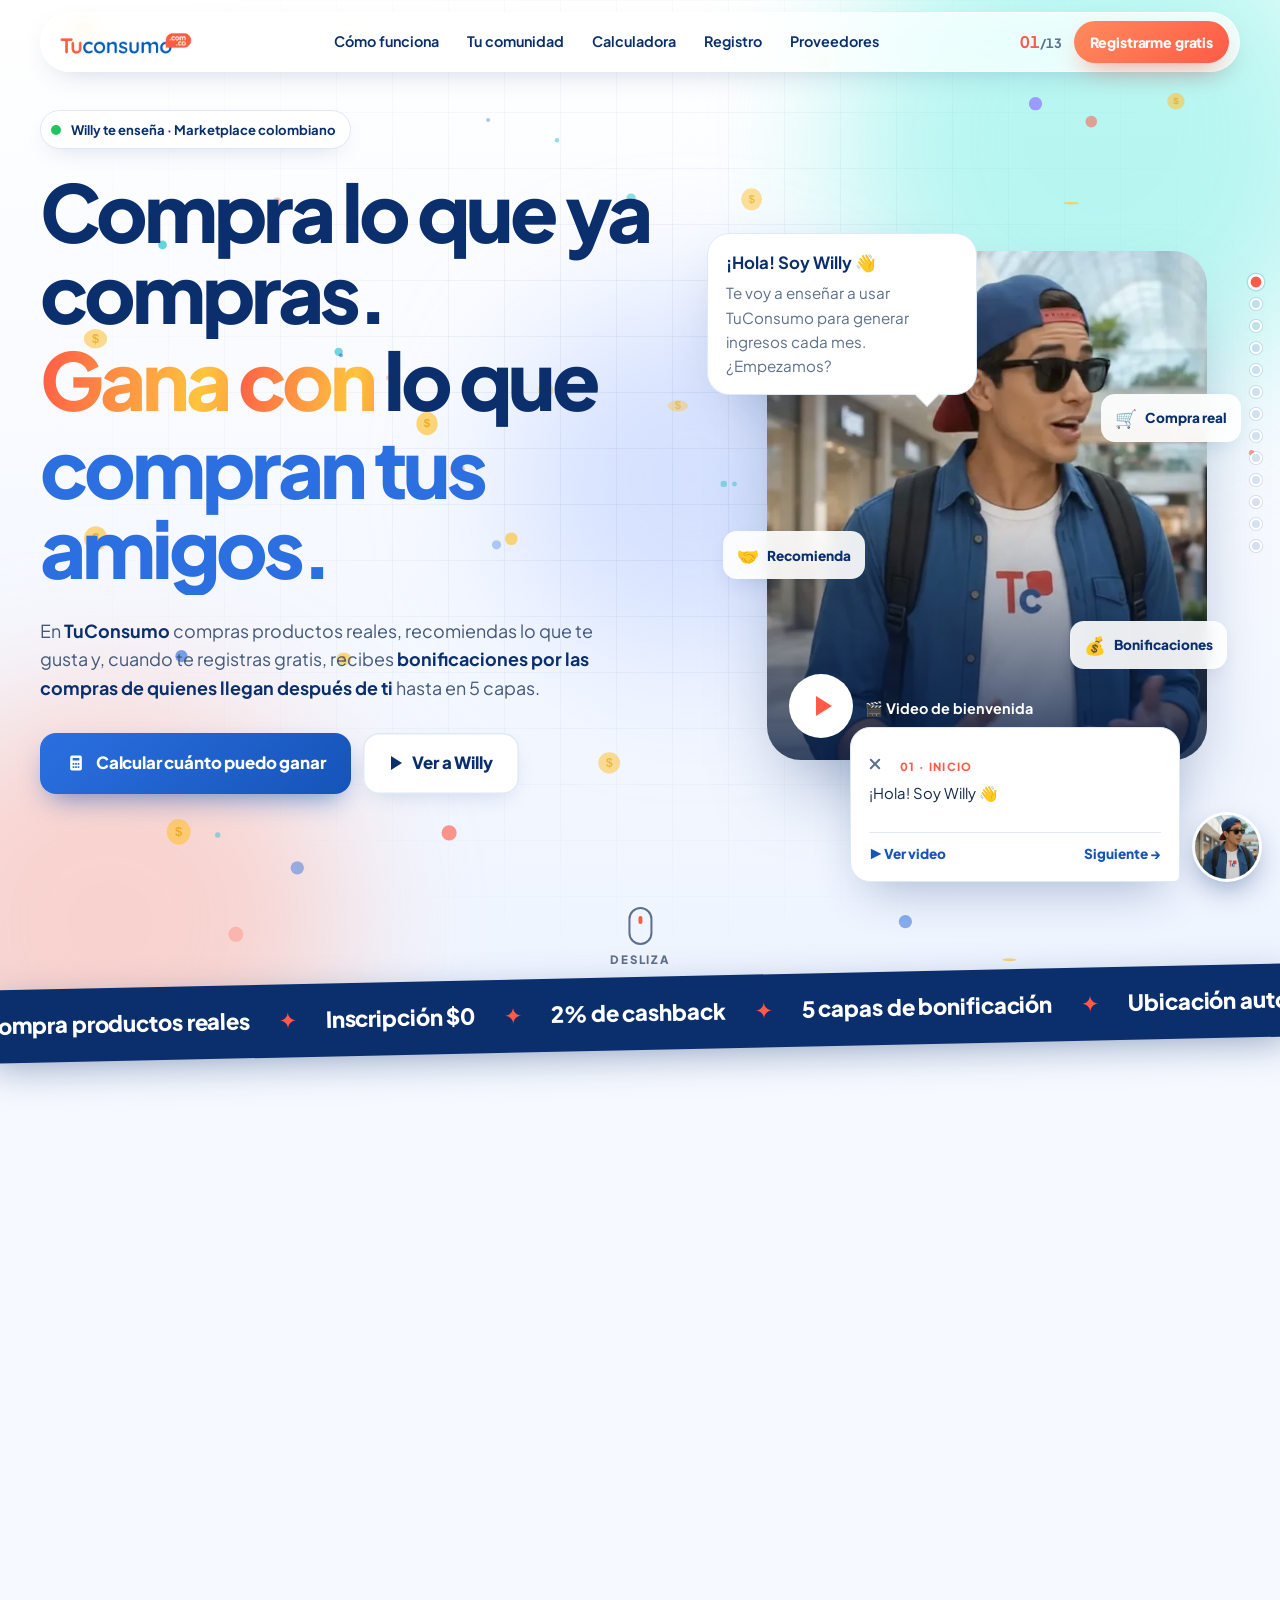
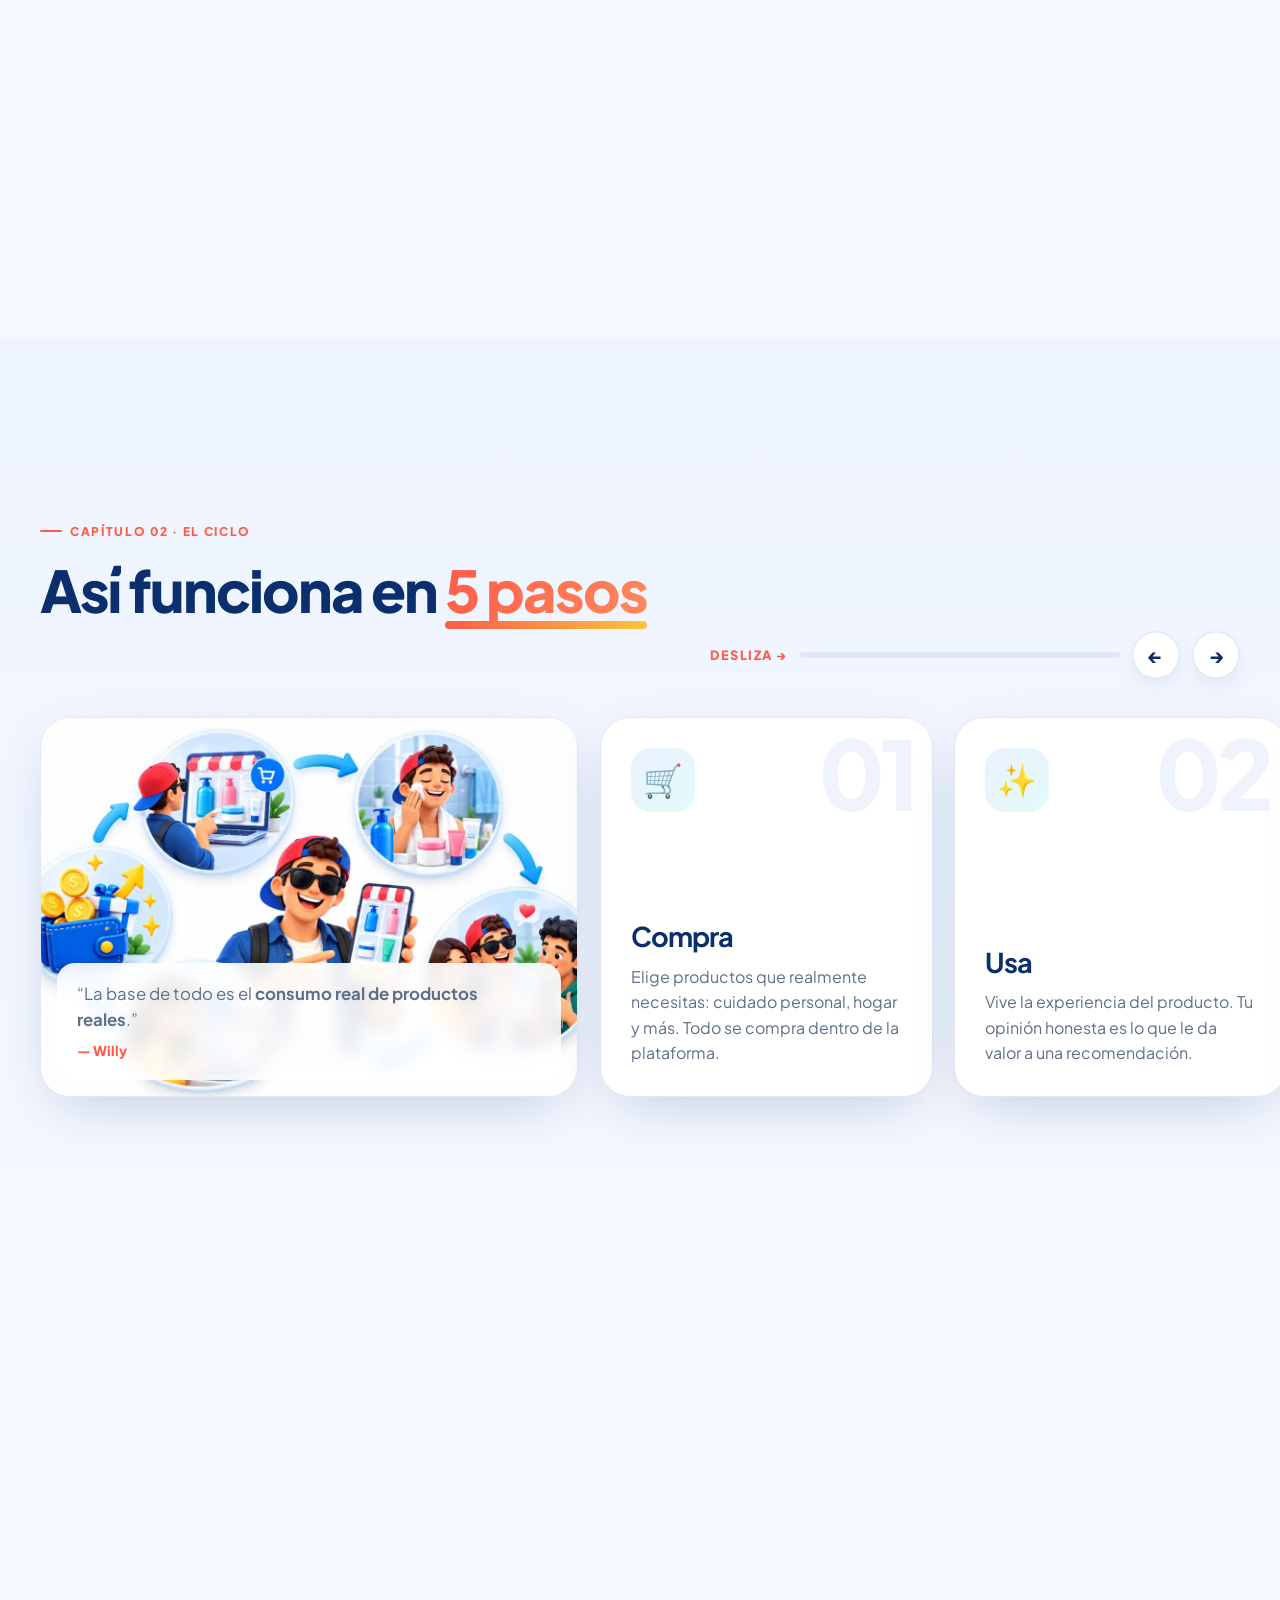
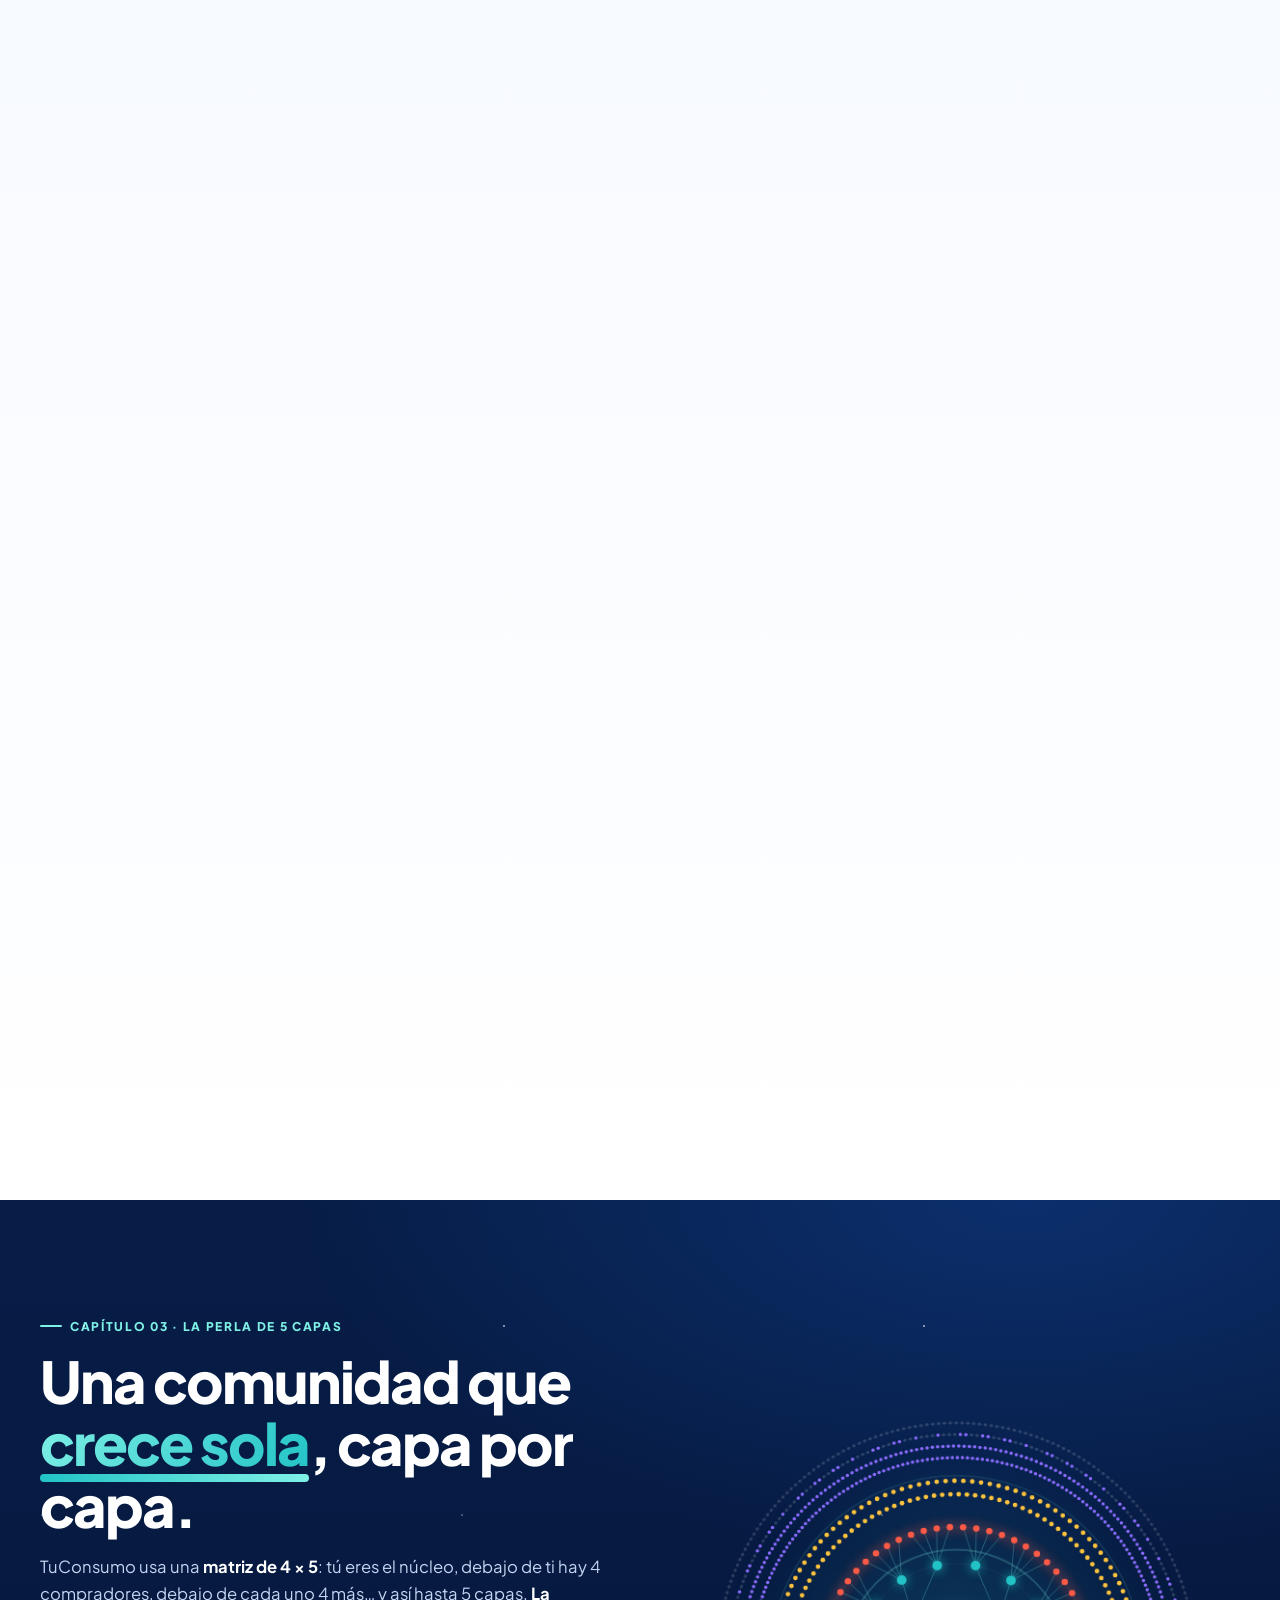
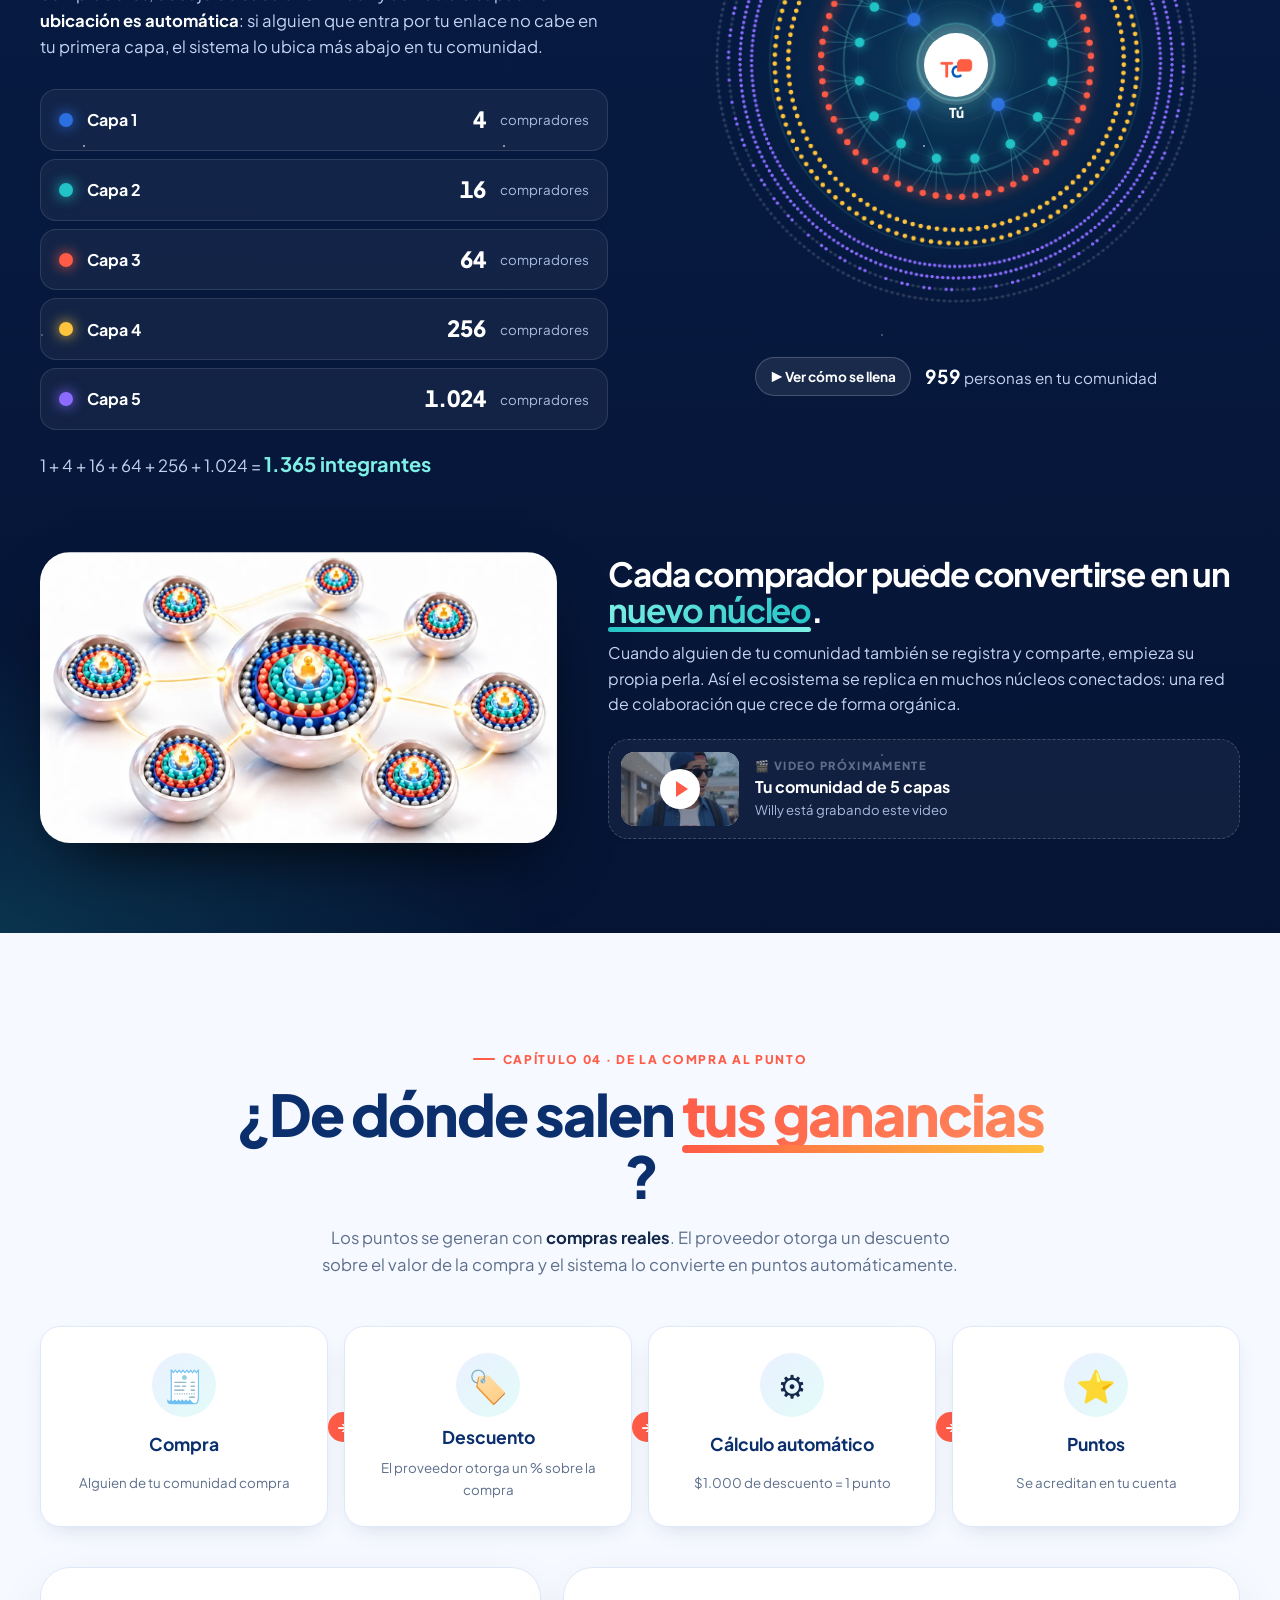
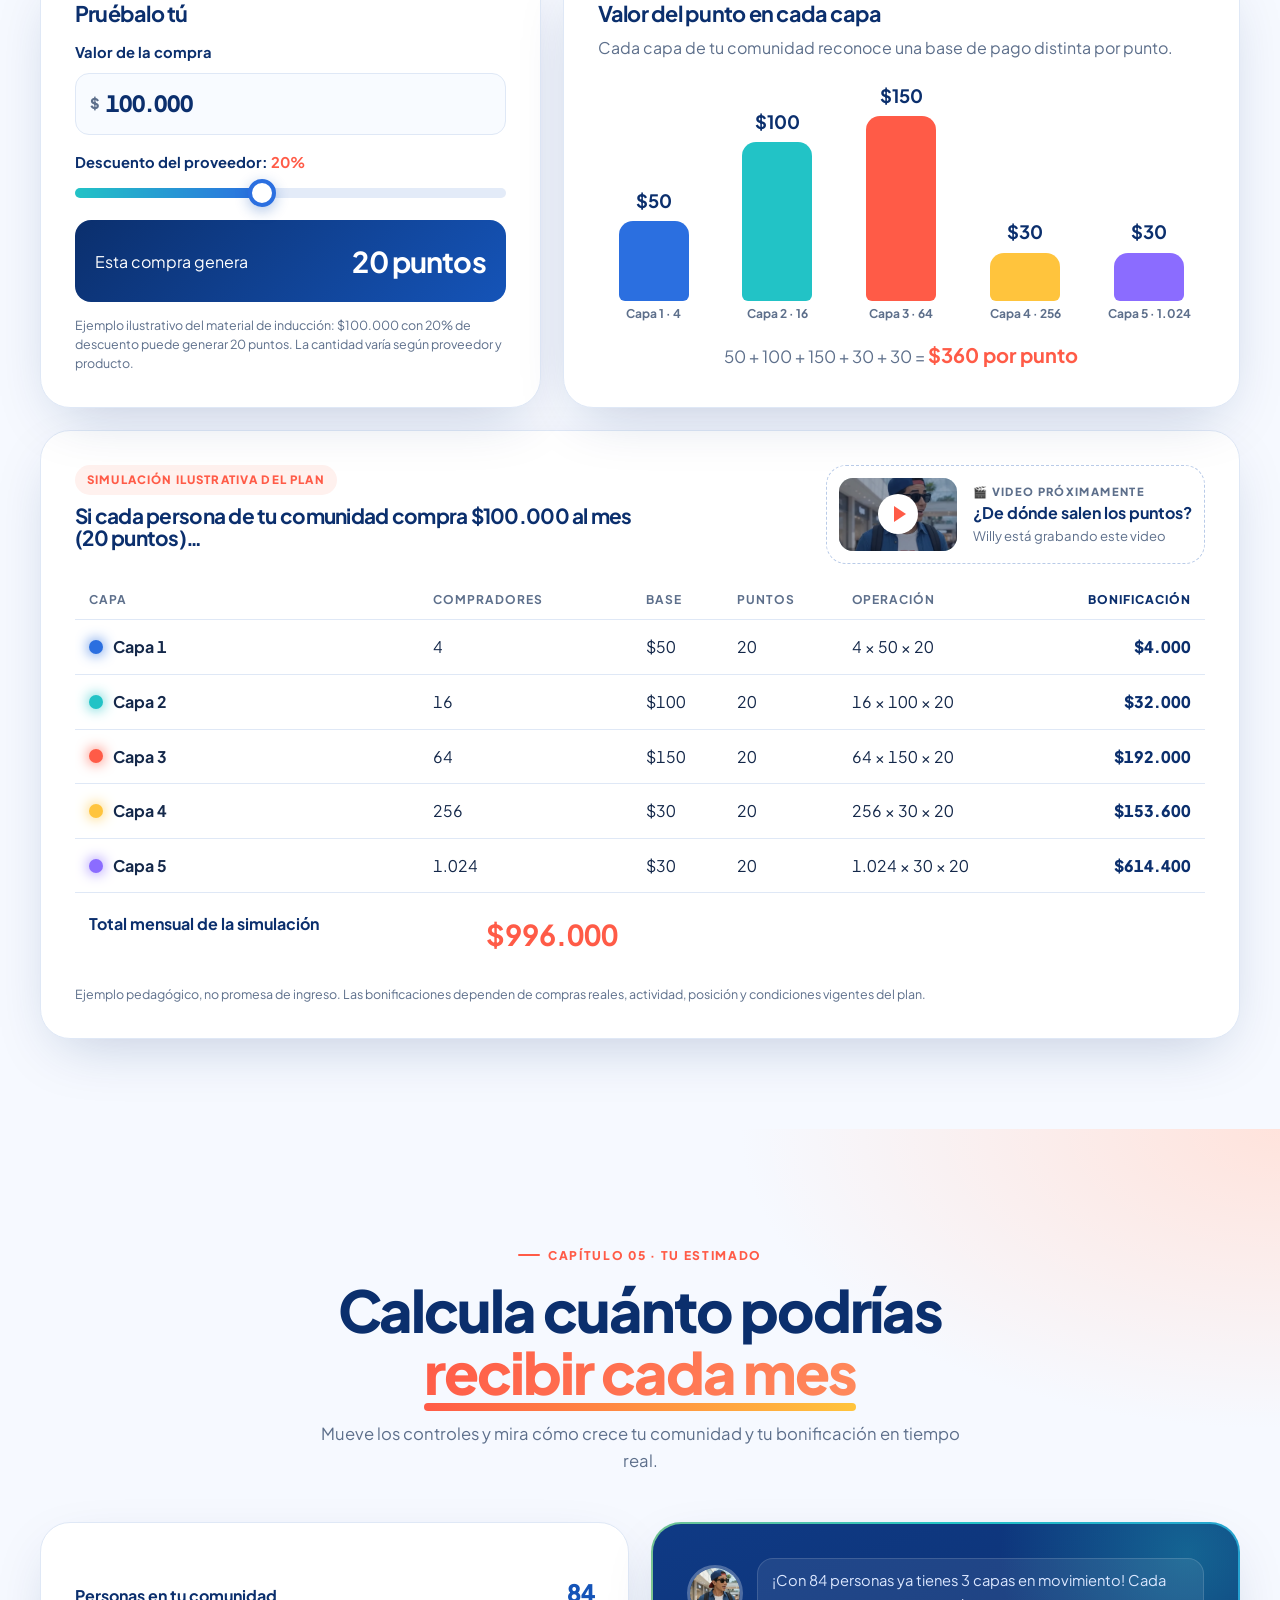
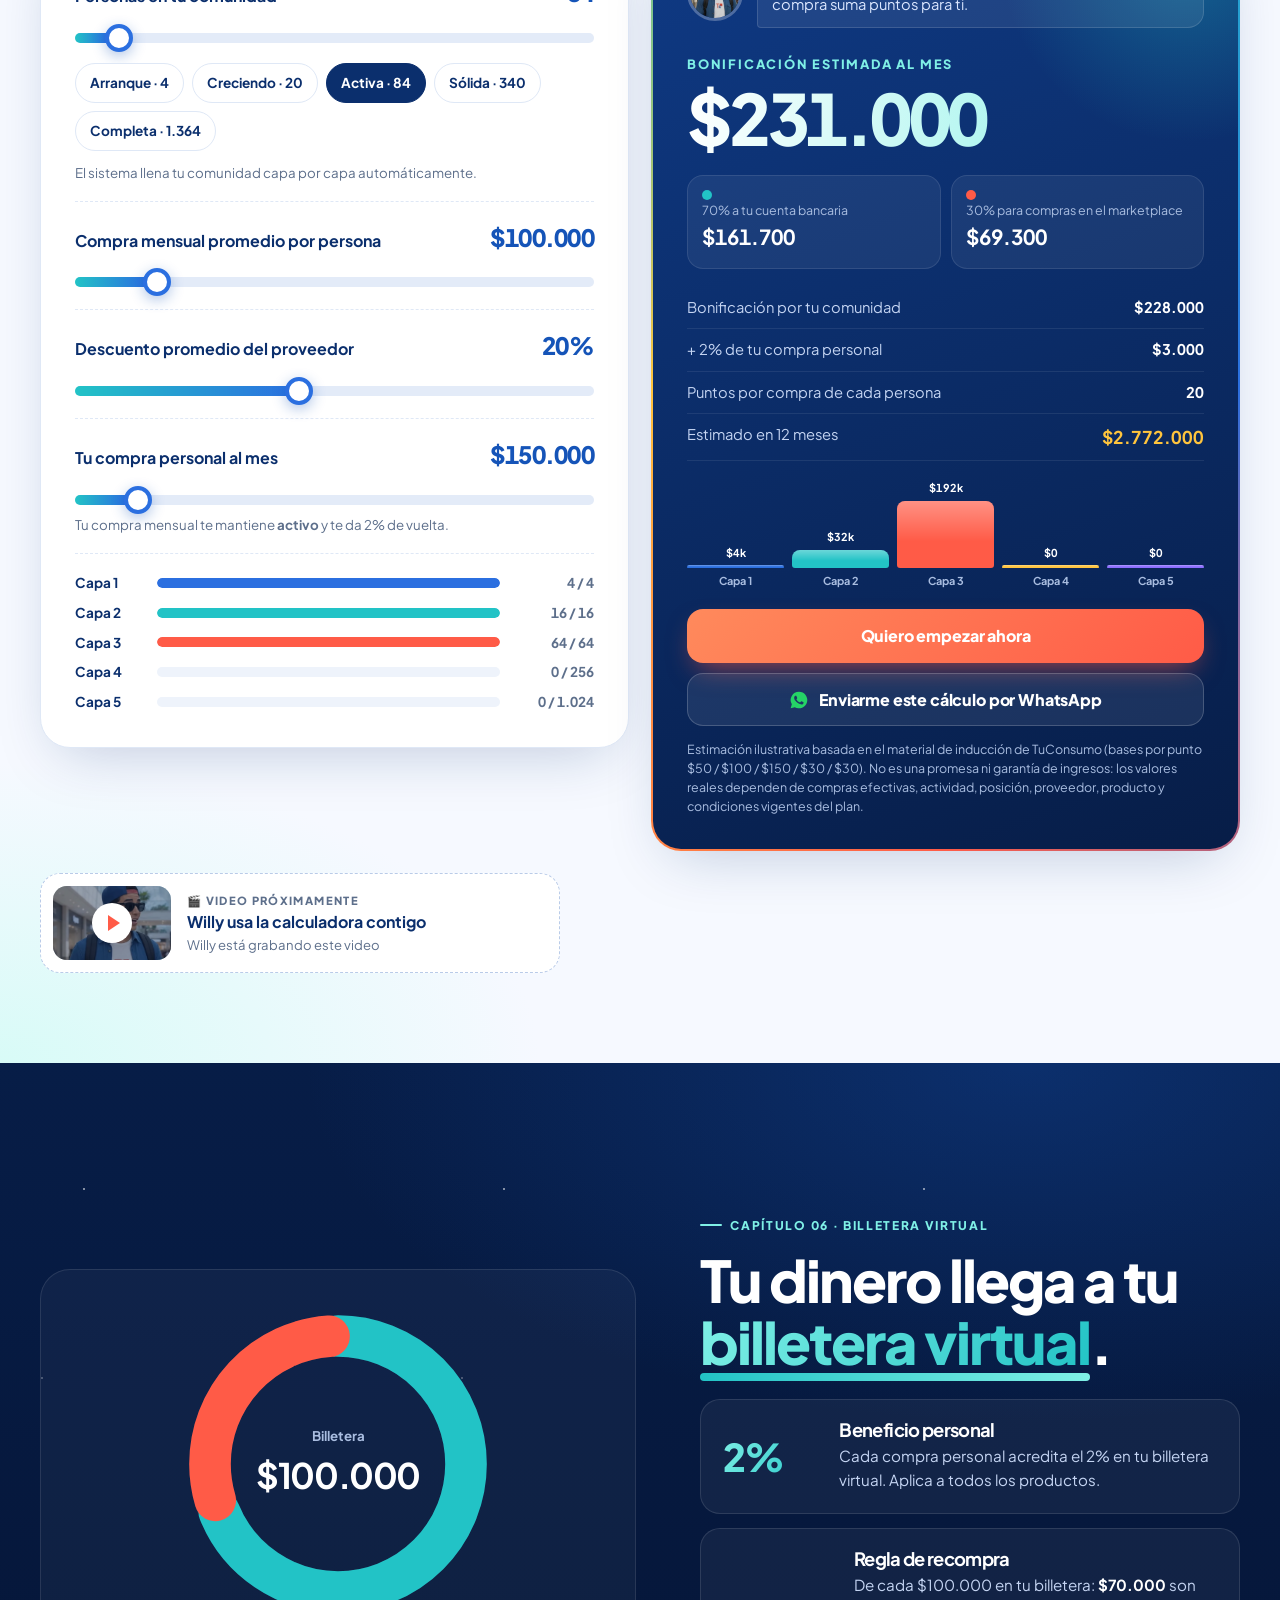
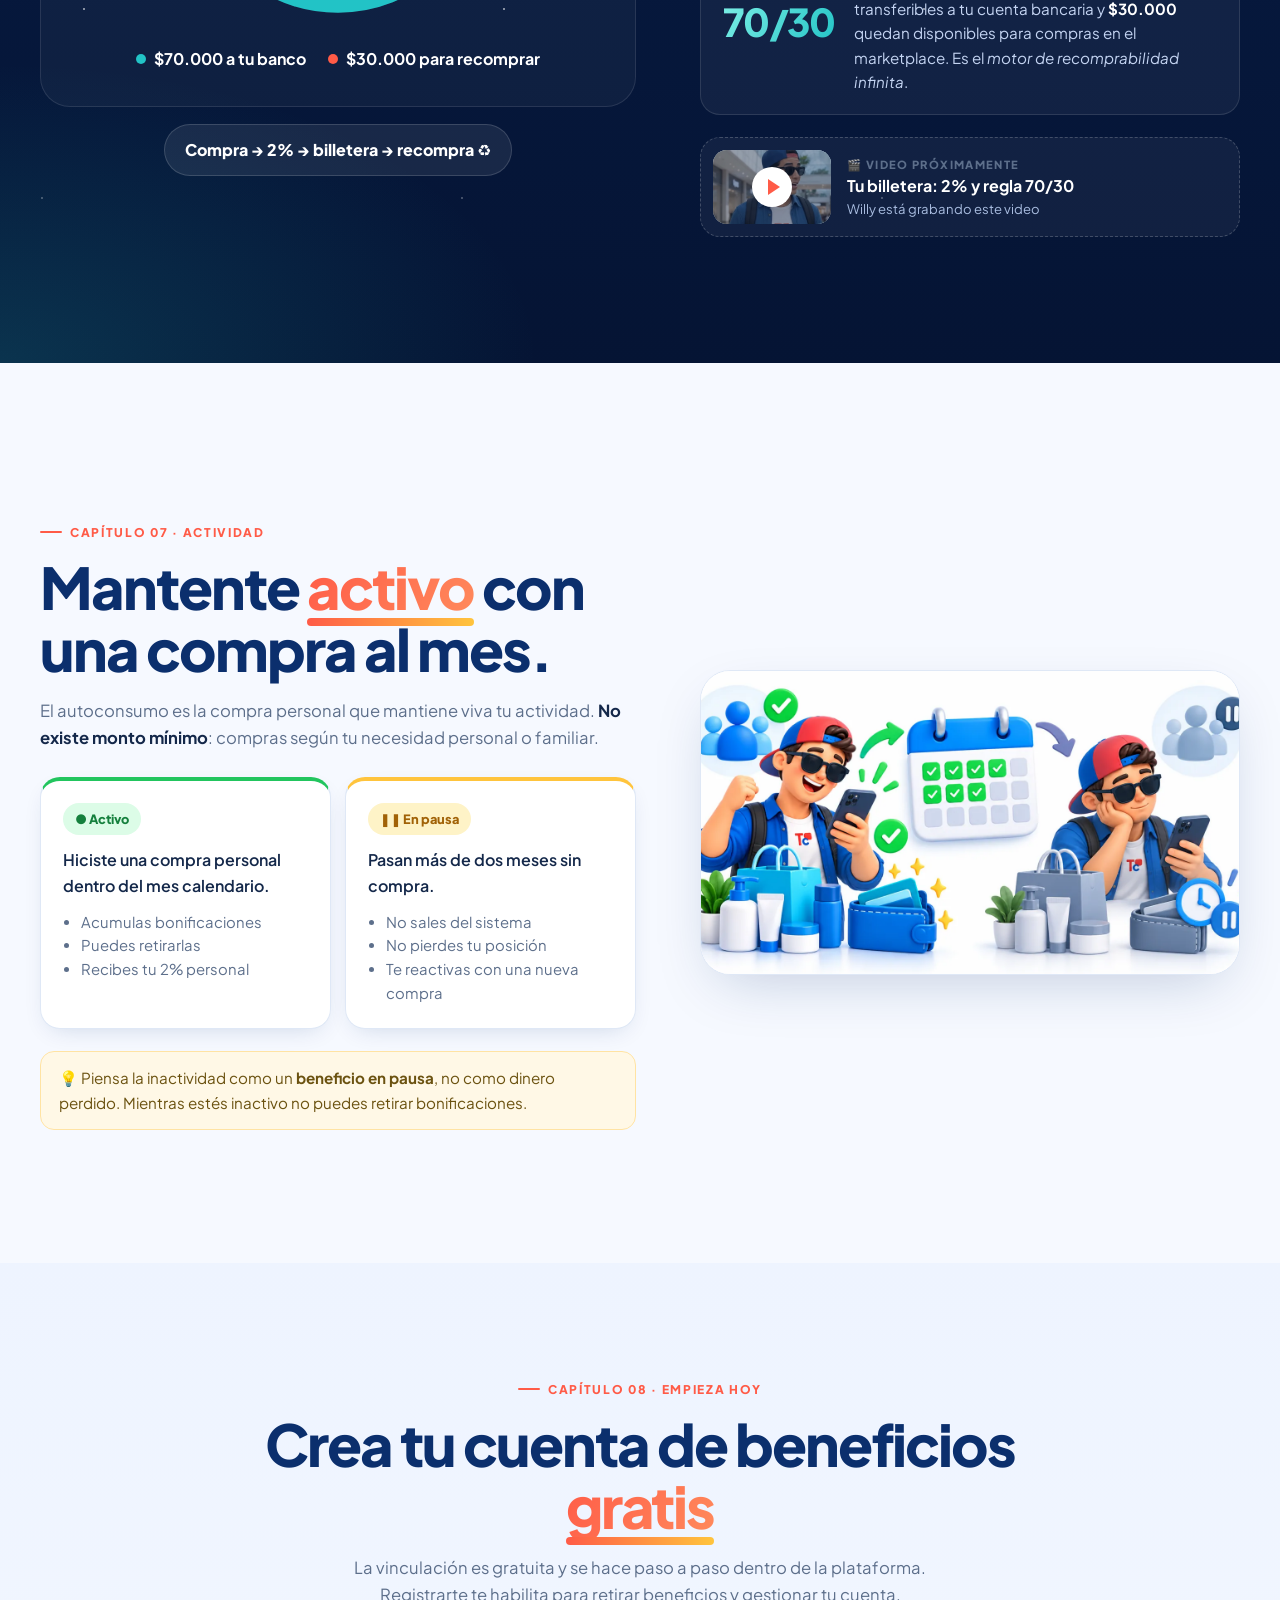
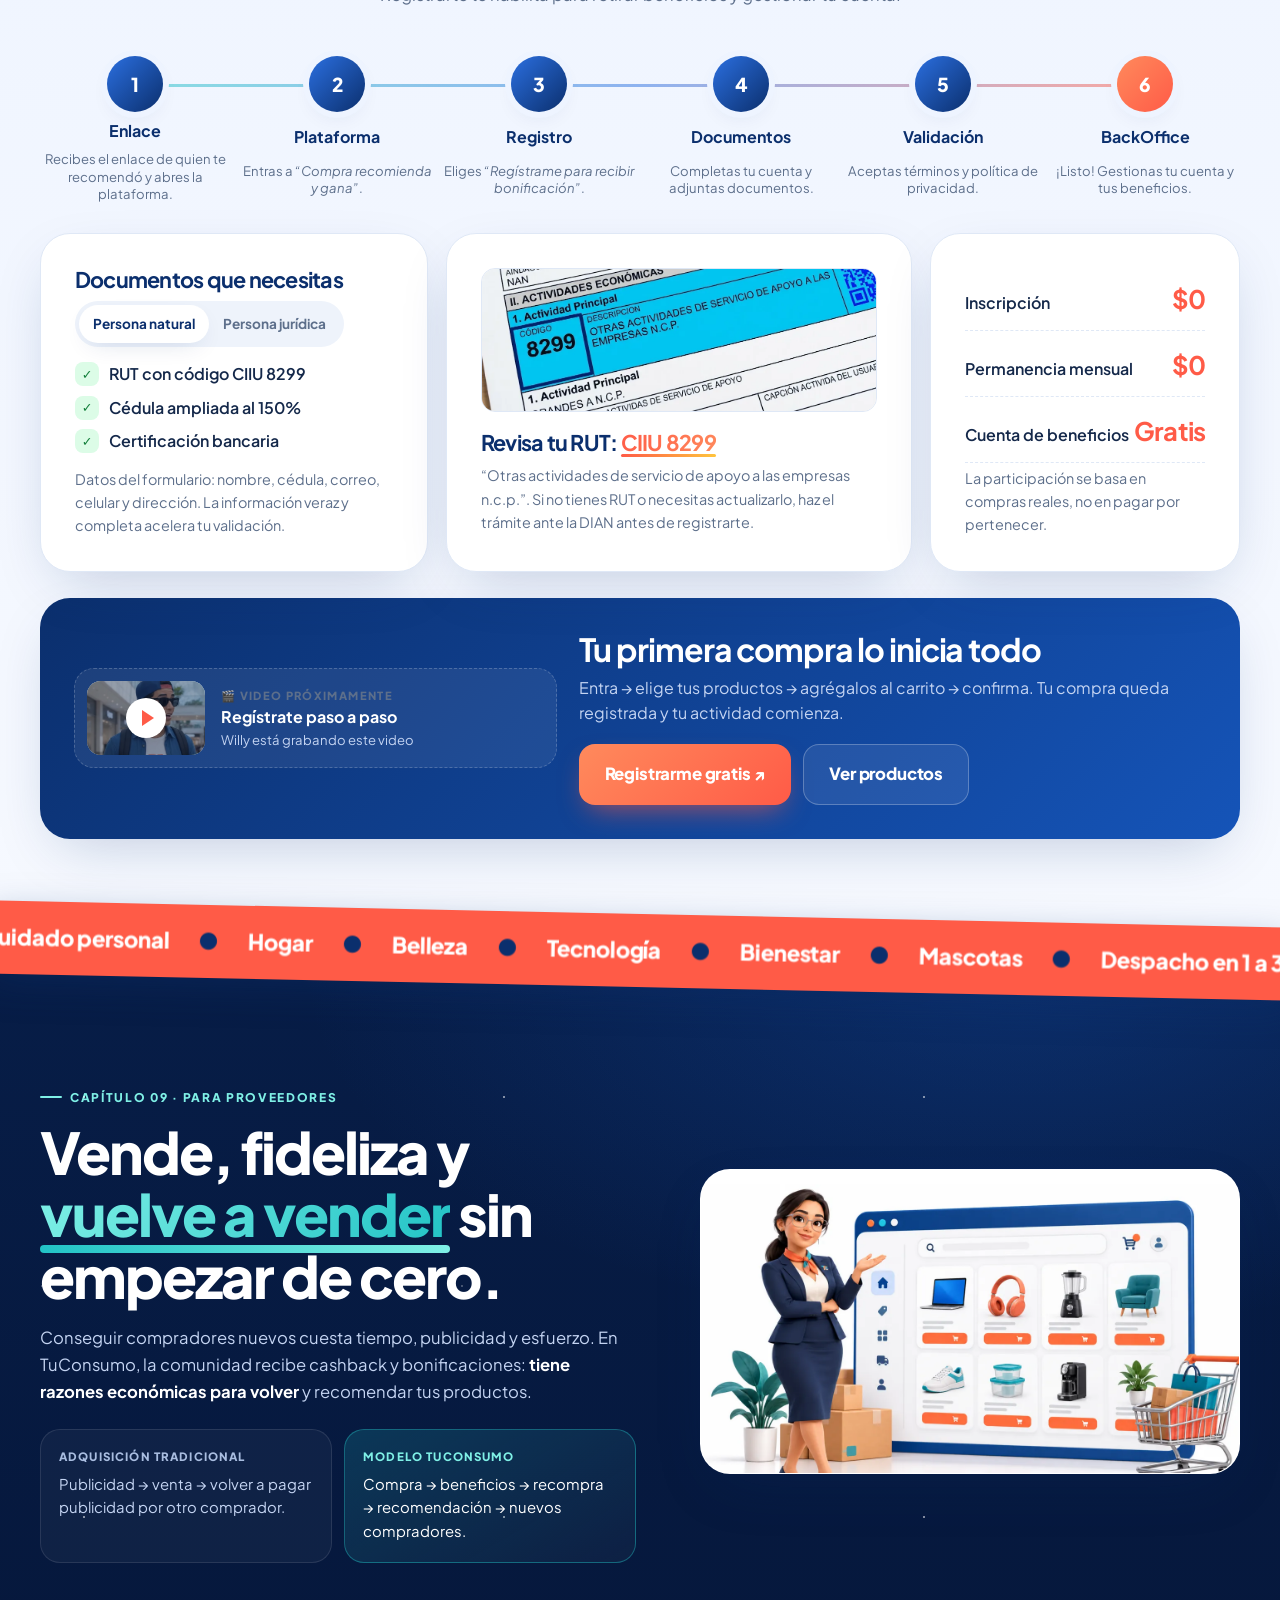
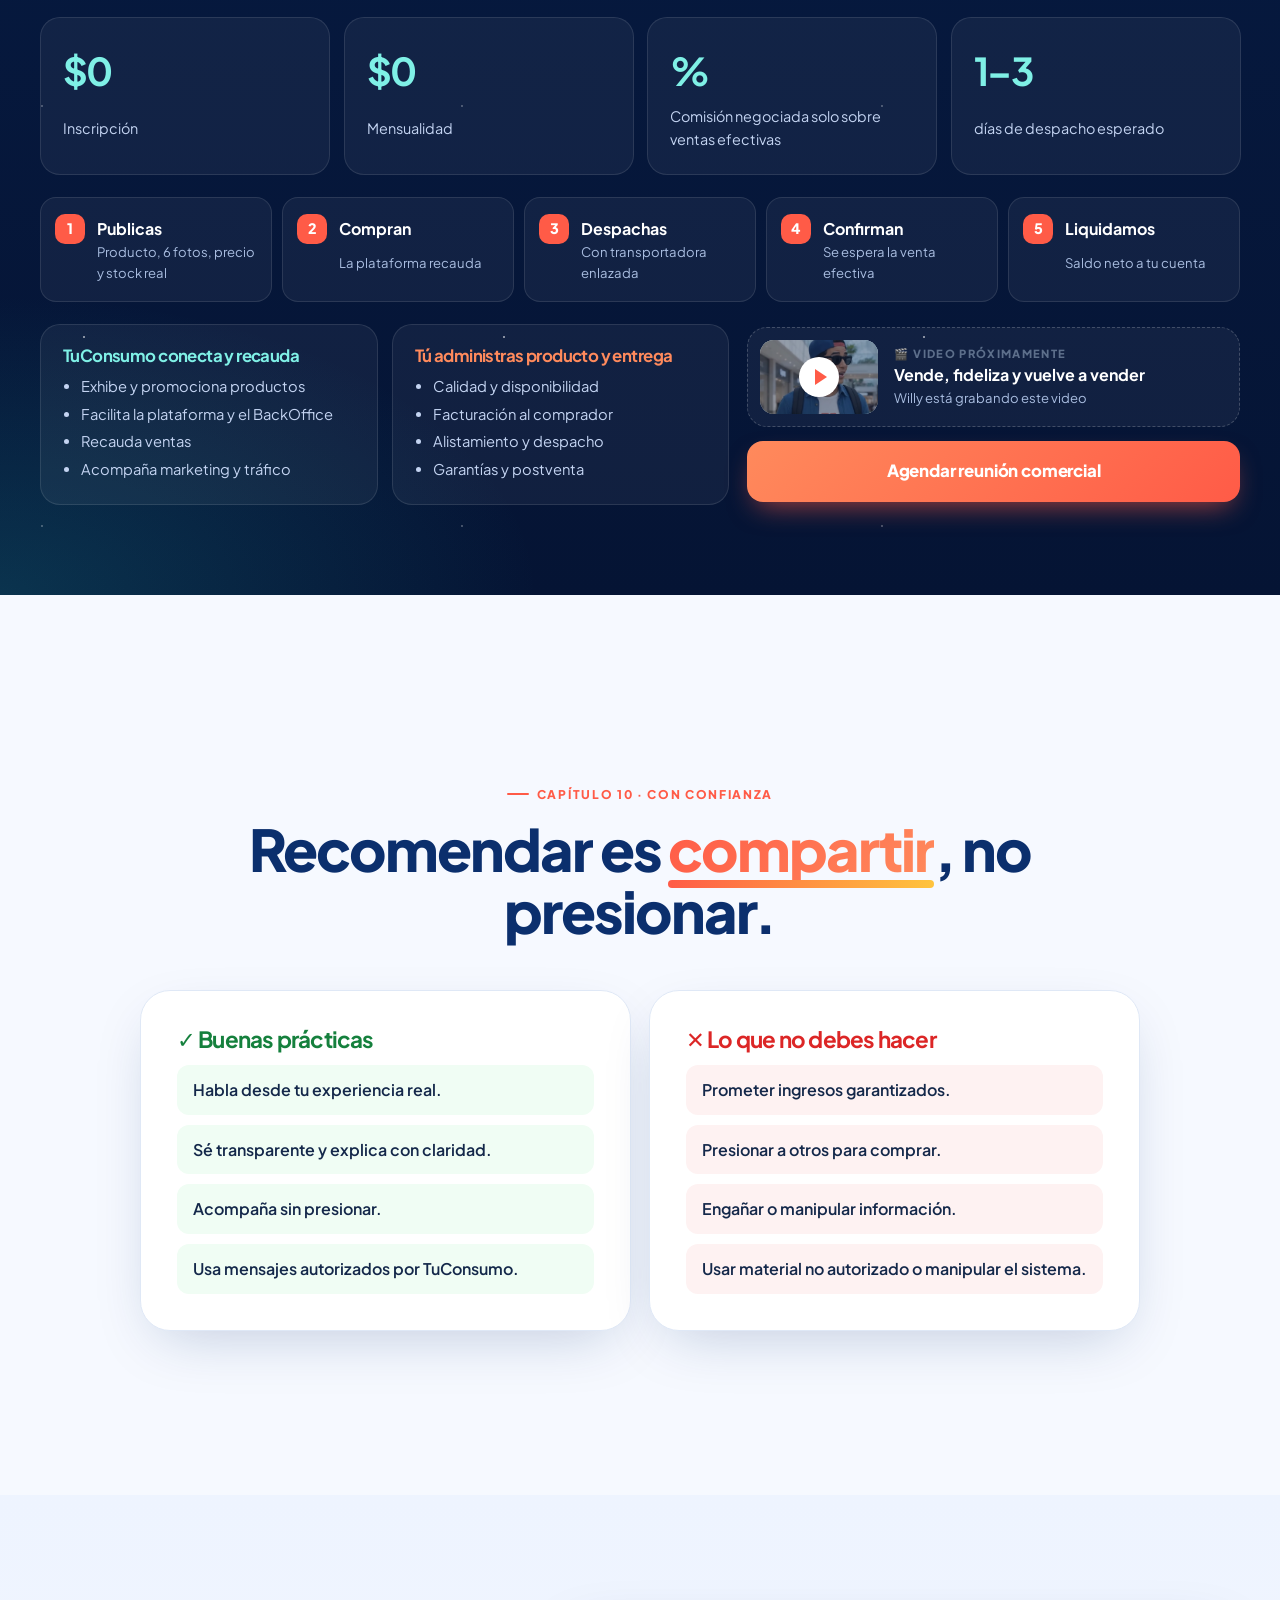
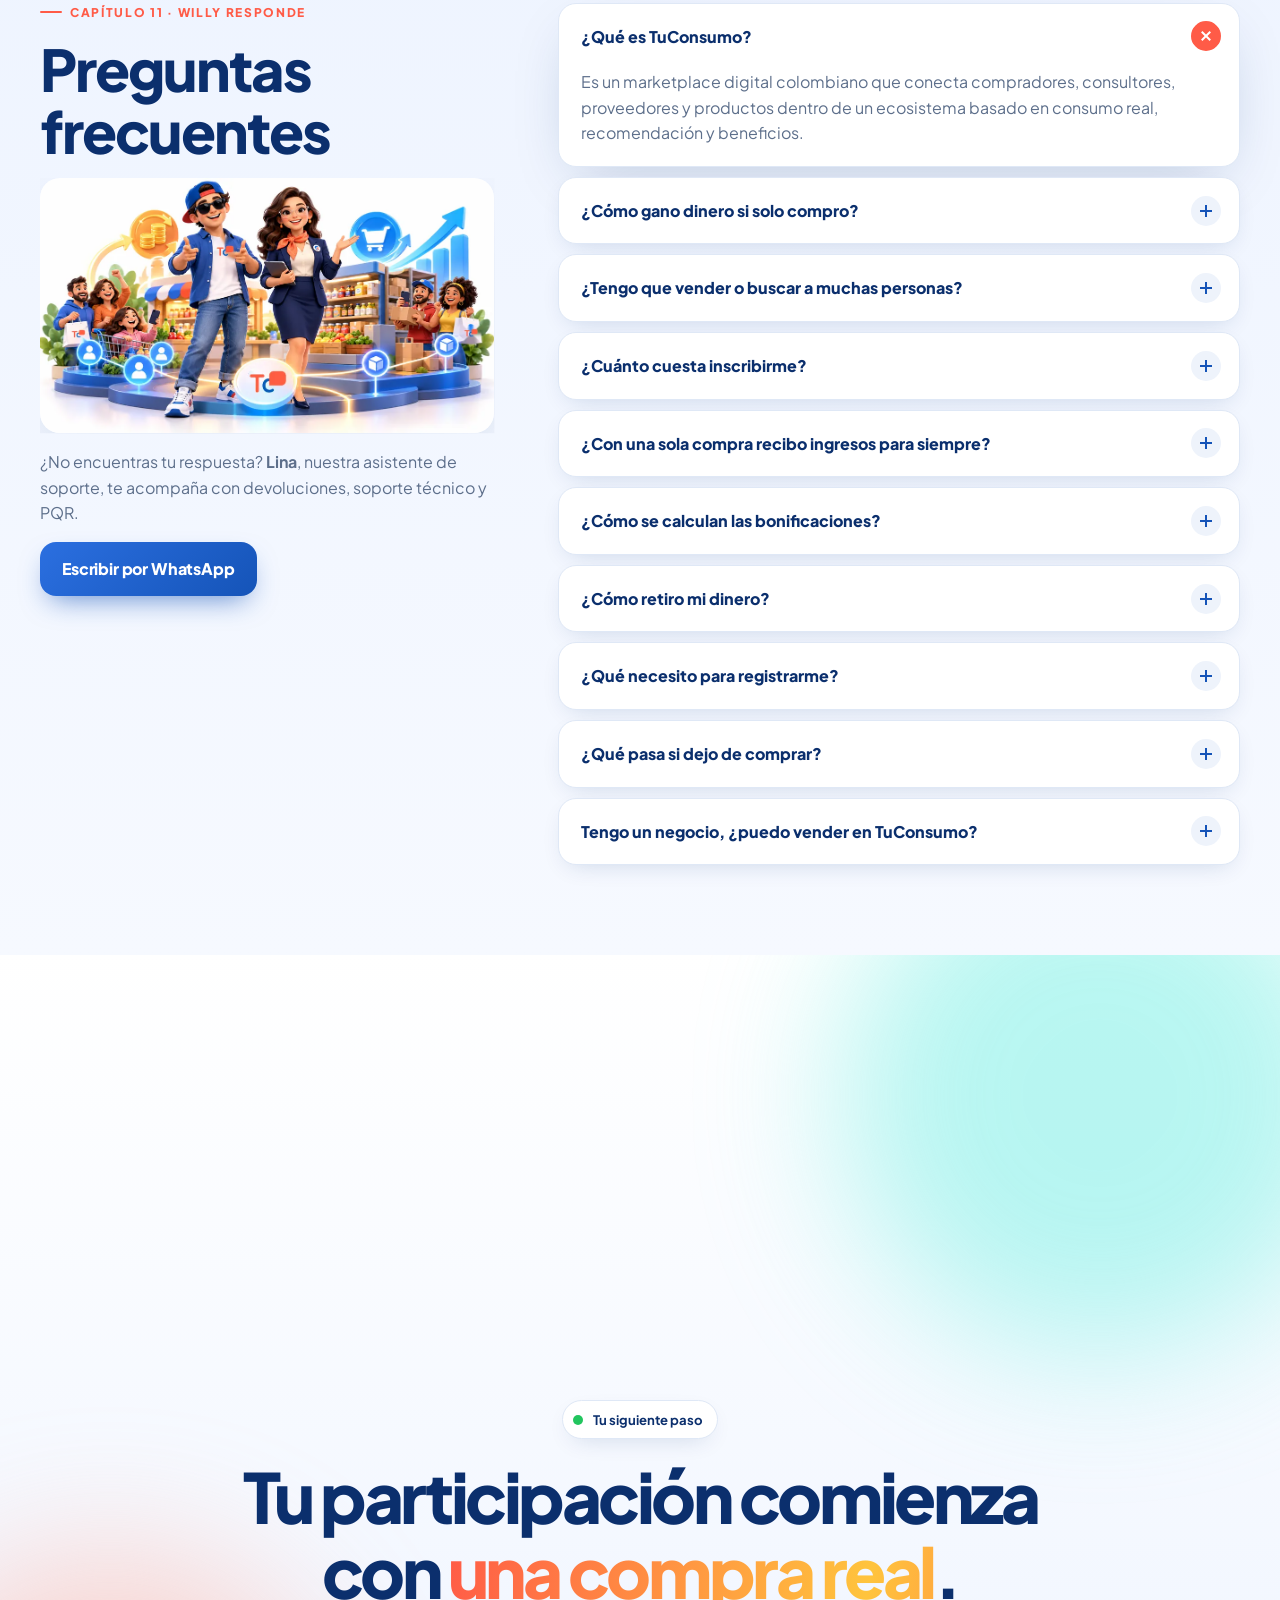
==== commit 97520af6: "Más animaciones, carrusel de pasos navegable e íconos de FAQ centrados - Las animaciones ya no se ap" ====
--- a/index.html
+++ b/index.html
@@ -162,7 +162,12 @@
     <div class="wrap hscroll__head">
       <span class="eyebrow">Capítulo 02 · El ciclo</span>
       <h2 class="title">Así funciona en <span class="hl">5 pasos</span></h2>
-      <div class="hscroll__bar" aria-hidden="true"><span id="hbar"></span></div>
+      <div class="hscroll__ctrl">
+        <span class="hscroll__hint" aria-hidden="true">Desliza <i>→</i></span>
+        <div class="hscroll__bar" aria-hidden="true"><span id="hbar"></span></div>
+        <button class="hs-btn" id="hsPrev" aria-label="Paso anterior">←</button>
+        <button class="hs-btn" id="hsNext" aria-label="Paso siguiente">→</button>
+      </div>
     </div>
     <div class="hscroll__track" id="htrack">
       <article class="hcard hcard--intro">
@@ -500,6 +505,13 @@
   </div>
 </section>
 
+<div class="marquee marquee--rev" aria-hidden="true">
+  <div class="marquee__track">
+    <span>Cuidado personal</span><i>●</i><span>Hogar</span><i>●</i><span>Belleza</span><i>●</i><span>Tecnología</span><i>●</i><span>Bienestar</span><i>●</i><span>Mascotas</span><i>●</i><span>Despacho en 1 a 3 días</span><i>●</i><span>Pagos seguros</span><i>●</i>
+    <span>Cuidado personal</span><i>●</i><span>Hogar</span><i>●</i><span>Belleza</span><i>●</i><span>Tecnología</span><i>●</i><span>Bienestar</span><i>●</i><span>Mascotas</span><i>●</i><span>Despacho en 1 a 3 días</span><i>●</i><span>Pagos seguros</span><i>●</i>
+  </div>
+</div>
+
 <!-- ============ 9 · PROVEEDORES ============ -->
 <section class="chapter dark" id="proveedores" data-title="Proveedores"
   data-willy="¿Tienes un negocio o una marca? En TuConsumo vendes a una comunidad que tiene razones para volver a comprar. Sin inscripción ni mensualidad.">
@@ -521,8 +533,8 @@
     </div>
 
     <div class="prov-stats reveal-stagger">
-      <div><b>$0</b><span>Inscripción</span></div>
-      <div><b>$0</b><span>Mensualidad</span></div>
+      <div><b data-count="0" data-prefix="$">$0</b><span>Inscripción</span></div>
+      <div><b data-count="0" data-prefix="$">$0</b><span>Mensualidad</span></div>
       <div><b>%</b><span>Comisión negociada solo sobre ventas efectivas</span></div>
       <div><b>1–3</b><span>días de despacho esperado</span></div>
     </div>
@@ -639,7 +651,7 @@
 <!-- ======== Willy acompañante (narra cada capítulo) ======== -->
 <aside class="willy-dock" id="willyDock" aria-live="polite">
   <div class="willy-dock__bubble" id="willyBubble">
-    <button class="willy-dock__close" id="willyClose" aria-label="Ocultar mensaje de Willy">×</button>
+    <button class="willy-dock__close x-ic" id="willyClose" aria-label="Ocultar mensaje de Willy"></button>
     <small id="willyChapter">Inicio</small>
     <p id="willyText"></p>
     <div class="willy-dock__actions">
@@ -663,7 +675,7 @@
 <div class="modal" id="videoModal" role="dialog" aria-modal="true" aria-labelledby="videoTitle" hidden>
   <div class="modal__backdrop" data-close></div>
   <div class="modal__box">
-    <div class="modal__head"><h3 id="videoTitle">Video</h3><button class="modal__x" data-close aria-label="Cerrar video">×</button></div>
+    <div class="modal__head"><h3 id="videoTitle">Video</h3><button class="modal__x x-ic" data-close aria-label="Cerrar video"></button></div>
     <div class="modal__frame" id="videoFrame"></div>
   </div>
 </div>
--- a/assets/css/styles.css
+++ b/assets/css/styles.css
@@ -455,8 +455,8 @@
 .faq details[open]{box-shadow:var(--shadow)}
 .faq summary{list-style:none;cursor:pointer;padding:20px 56px 20px 22px;font-weight:800;color:var(--navy);position:relative}
 .faq summary::-webkit-details-marker{display:none}
-.faq summary::after{content:"+";position:absolute;right:18px;top:50%;transform:translateY(-50%);width:28px;height:28px;border-radius:50%;display:grid;place-items:center;background:#eef3fb;color:var(--blue);font-size:1.2rem;transition:transform .3s var(--spring),background .3s}
-.faq details[open] summary::after{transform:translateY(-50%) rotate(45deg);background:var(--coral);color:#fff}
+.faq summary::after{content:"";position:absolute;right:18px;top:50%;width:30px;height:30px;margin-top:-15px;border-radius:50%;background:linear-gradient(var(--blue),var(--blue)) center/12px 2px no-repeat,linear-gradient(var(--blue),var(--blue)) center/2px 12px no-repeat,#eef3fb;transition:transform .45s var(--spring),background-color .3s}
+.faq details[open] summary::after{transform:rotate(135deg);background:linear-gradient(#fff,#fff) center/12px 2px no-repeat,linear-gradient(#fff,#fff) center/2px 12px no-repeat,var(--coral)}
 .faq details p{padding:0 22px 20px;color:var(--muted)}
 
 /* ---------- final ---------- */
@@ -487,7 +487,7 @@
 .willy-dock.is-open .willy-dock__bubble{transform:none;opacity:1;visibility:visible}
 .willy-dock__bubble small{font-size:.7rem;font-weight:800;letter-spacing:.12em;text-transform:uppercase;color:var(--coral)}
 .willy-dock__bubble p{margin:4px 0 6px;font-size:.93rem;color:var(--ink);min-height:3em}
-.willy-dock__close{position:absolute;right:8px;top:6px;border:0;background:transparent;font-size:1.3rem;color:var(--muted);width:28px;height:28px;border-radius:50%}
+.willy-dock__close{position:absolute;right:8px;top:6px;border:0;background-color:transparent;color:var(--muted);width:28px;height:28px;border-radius:50%}
 .willy-dock__close:hover{background:#eef3fb}
 .willy-dock__actions{display:flex;justify-content:space-between;border-top:1px solid var(--line);padding-top:4px}
 .willy-dock__actions .is-hidden{visibility:hidden}
@@ -503,7 +503,7 @@
 .modal__box.is-vertical{width:min(420px,100%)}
 .modal__head{display:flex;justify-content:space-between;align-items:center;padding:14px 18px;color:#fff}
 .modal__head h3{font-size:1.05rem;letter-spacing:-.01em}
-.modal__x{border:0;background:#ffffff1a;color:#fff;width:36px;height:36px;border-radius:50%;font-size:1.4rem}
+.modal__x{border:0;background-color:#ffffff1a;color:#fff;width:36px;height:36px;border-radius:50%}
 .modal__frame{aspect-ratio:16/9;background:#000}
 .is-vertical .modal__frame{aspect-ratio:9/16;max-height:78vh}
 .modal__frame iframe,.modal__frame video{width:100%;height:100%;border:0;display:block}
@@ -583,9 +583,196 @@
   .toast{bottom:150px}
 }
 
-/* ---------- reduced motion ---------- */
-@media (prefers-reduced-motion:reduce){
-  *,*::before,*::after{animation-duration:.001ms!important;animation-iteration-count:1!important;transition-duration:.001ms!important;scroll-behavior:auto!important}
-  .reveal,.reveal-stagger>*{opacity:1;transform:none;filter:none}
-  .hero__title .word{opacity:1;transform:none}
+/* ==========================================================================
+   Capa de animación y efectos (v2)
+   ========================================================================== */
+@property --ang{syntax:"<angle>";inherits:false;initial-value:0deg}
+
+/* Cruz dibujada en CSS (botones cerrar) */
+.x-ic{position:relative}
+.x-ic::before,.x-ic::after{content:"";position:absolute;left:50%;top:50%;width:14px;height:2px;margin:-1px 0 0 -7px;border-radius:2px;background:currentColor;transform:rotate(45deg);transition:transform .35s var(--spring)}
+.x-ic::after{transform:rotate(-45deg)}
+.x-ic:hover::before{transform:rotate(135deg)}.x-ic:hover::after{transform:rotate(45deg)}
+
+/* Títulos: palabras que suben una a una */
+.sw{display:inline-block;overflow:hidden;vertical-align:bottom;padding:0 .02em .2em;margin:0 -.02em -.2em}
+.sw>span{display:inline-block;transform:translateY(105%) rotate(4deg);transition:transform .9s var(--ease);transition-delay:calc(var(--i)*55ms + .1s)}
+.is-in .sw>span,.sw.is-in>span{transform:none}
+.sw .hl{white-space:nowrap}
+
+/* Eyebrow: la línea crece */
+.reveal.eyebrow::before,.eyebrow::before{transition:width .8s .2s var(--ease)}
+.reveal.eyebrow:not(.is-in)::before{width:0}
+
+/* Imágenes: barrido de revelado */
+.split__media.reveal img,.nucleus__img.reveal img,.faq-side.reveal img,.final__img.reveal{clip-path:inset(0 0 100% 0 round 30px);transition:clip-path 1.3s .15s var(--ease),transform .2s linear}
+.split__media.reveal.is-in img,.nucleus__img.reveal.is-in img,.faq-side.reveal.is-in img,.final__img.reveal.is-in{clip-path:inset(0 0 0 0 round 0)}
+
+/* Brillo que sigue al mouse */
+.glow{position:relative;isolation:isolate}
+.glow-fx{position:absolute;inset:0;border-radius:inherit;pointer-events:none;opacity:0;transition:opacity .35s;background:radial-gradient(280px circle at var(--gx,50%) var(--gy,50%),var(--glow-c,#2b6fe01f),transparent 65%)}
+.glow:hover>.glow-fx{opacity:1}
+.dark .glow,.card--dark.glow,.hcard--accent.glow{--glow-c:#ffffff1c}
+
+/* Tilt 3D genérico */
+.tilt3d{transition:transform .5s var(--ease),box-shadow .4s;transform-style:preserve-3d;will-change:transform}
+.tilt3d.is-tilting{transition:transform .08s linear,box-shadow .4s}
+
+/* Íconos con vida */
+@keyframes wiggle{0%,100%{transform:rotate(0)}20%{transform:rotate(-14deg) scale(1.12)}40%{transform:rotate(10deg) scale(1.12)}60%{transform:rotate(-6deg)}80%{transform:rotate(4deg)}}
+@keyframes idleBob{0%,100%{transform:translateY(0)}50%{transform:translateY(-6px)}}
+.role:hover .role__ic,.hcard:hover .hcard__ic,.flow li:hover .flow__ic,.wfeat:hover .wfeat__big,.prov-stats div:hover b{animation:wiggle .7s var(--ease)}
+.flow.is-in .flow__ic{animation:idleBob 3.4s ease-in-out infinite}
+.flow.is-in li:nth-child(2) .flow__ic{animation-delay:-.8s}.flow.is-in li:nth-child(3) .flow__ic{animation-delay:-1.6s}.flow.is-in li:nth-child(4) .flow__ic{animation-delay:-2.4s}
+.flow li{transition:transform .4s var(--spring),box-shadow .4s}
+.flow li:hover{transform:translateY(-8px);box-shadow:var(--shadow)}
+.flow li:not(:last-child)::after{animation:arrowNudge 1.6s ease-in-out infinite}
+@keyframes arrowNudge{50%{transform:translate(calc(50% + 4px),-50%)}}
+.hcard__ic,.role__ic{transition:transform .4s var(--spring)}
+
+/* Willy respira */
+.willy-card img{animation:breathe 7s ease-in-out infinite;transform-origin:50% 80%}
+@keyframes breathe{50%{transform:scale(1.045) translateY(-4px)}}
+.calc__willy img,.willy-dock__avatar img{animation:breathe 5s ease-in-out infinite}
+.willy-dock__avatar{animation:wave 9s ease-in-out infinite 3s}
+@keyframes wave{0%,86%,100%{transform:rotate(0)}88%{transform:rotate(-12deg) scale(1.08)}90%{transform:rotate(10deg) scale(1.08)}92%{transform:rotate(-8deg)}94%{transform:rotate(6deg)}96%{transform:rotate(0)}}
+.willy-dock__ping{animation:pulseCoral 1.8s infinite}
+@keyframes pulseCoral{0%{box-shadow:0 0 0 0 #ff5b4799}70%{box-shadow:0 0 0 10px #ff5b4700}100%{box-shadow:0 0 0 0 #ff5b4700}}
+
+/* Parallax del mouse en el hero */
+.float-chip{translate:calc(var(--hx,0)*-26px) calc(var(--hy,0)*-18px);transition:translate .4s var(--ease)}
+.fc2{translate:calc(var(--hx,0)*30px) calc(var(--hy,0)*22px)}
+.bubble--hero{translate:calc(var(--hx,0)*-14px) calc(var(--hy,0)*-10px);transition:translate .4s var(--ease)}
+.hero .blob{translate:calc(var(--hx,0)*50px) calc(var(--hy,0)*40px);transition:translate .8s var(--ease)}
+.hero-particles{position:absolute;inset:0;width:100%;height:100%;pointer-events:none}
+
+/* Botones: brillo constante, ripple, flecha */
+.btn--coral{animation:ctaGlow 2.8s ease-in-out infinite}
+@keyframes ctaGlow{50%{box-shadow:0 12px 34px -6px #ff5b47cc,0 0 0 6px #ff5b4714}}
+.ripple{position:absolute;border-radius:50%;background:#ffffff66;transform:scale(0);animation:ripple .7s ease-out forwards;pointer-events:none;z-index:-1}
+.btn--ghost .ripple{background:#1554b826}
+@keyframes ripple{to{transform:scale(4);opacity:0}}
+.btn svg{transition:transform .4s var(--spring)}
+.btn:hover svg{transform:rotate(-10deg) scale(1.15)}
+
+/* Navegación: subrayado deslizante */
+.nav__links a{position:relative}
+.nav__links a::after{content:"";position:absolute;left:14px;right:14px;bottom:4px;height:2px;border-radius:2px;background:var(--coral);transform:scaleX(0);transition:transform .35s var(--ease)}
+.nav__links a:hover::after,.nav__links a.is-on::after{transform:scaleX(1)}
+
+/* Cursor personalizado (escritorio) */
+.cursor{position:fixed;left:0;top:0;z-index:400;width:34px;height:34px;margin:-17px 0 0 -17px;border-radius:50%;border:2px solid var(--coral);pointer-events:none;transition:width .25s var(--ease),height .25s var(--ease),margin .25s var(--ease),background .25s,opacity .3s;opacity:0;mix-blend-mode:multiply}
+.cursor.is-on{opacity:1}
+.cursor.is-hover{width:58px;height:58px;margin:-29px 0 0 -29px;background:#ff5b4722}
+.cursor-dot{position:fixed;left:0;top:0;z-index:401;width:6px;height:6px;margin:-3px 0 0 -3px;border-radius:50%;background:var(--coral);pointer-events:none;opacity:0}
+.cursor-dot.is-on{opacity:1}
+
+/* Scroll horizontal: controles */
+.hscroll__ctrl{display:flex;align-items:center;gap:12px;flex:1;justify-content:flex-end;min-width:260px}
+.hscroll__ctrl .hscroll__bar{margin-left:0}
+.hscroll__hint{font-weight:800;font-size:.8rem;letter-spacing:.12em;text-transform:uppercase;color:var(--coral);white-space:nowrap}
+.hscroll__hint i{display:inline-block;font-style:normal;animation:hintX 1.2s ease-in-out infinite}
+@keyframes hintX{50%{transform:translateX(6px)}}
+.hs-btn{flex:none;width:48px;height:48px;border-radius:50%;border:0;background:#fff;color:var(--navy);font-size:1.2rem;font-weight:800;box-shadow:var(--shadow-sm),inset 0 0 0 1.5px var(--line);transition:transform .3s var(--spring),background .25s,color .25s}
+.hs-btn:hover{transform:scale(1.1);background:var(--coral);color:#fff}
+.hs-btn:disabled{opacity:.35;transform:none;background:#fff;color:var(--navy);cursor:default}
+.hscroll__track.is-drag{cursor:grabbing;scroll-snap-type:none}
+.hscroll__track.is-scrollable{overflow-x:auto;scrollbar-width:none;scroll-behavior:smooth;cursor:grab}
+.hscroll__track.is-scrollable::-webkit-scrollbar{display:none}
+.hcard{transition:transform .5s var(--spring),box-shadow .4s,opacity .5s}
+.hcard--accent{background:linear-gradient(150deg,var(--coral-2),var(--coral),#ff3d6e);background-size:200% 200%;animation:gradMove 6s ease infinite}
+@keyframes gradMove{50%{background-position:100% 100%}}
+
+/* Comunidad: capas que laten */
+.layer__dot{animation:dotPulse 2.4s ease-in-out infinite}
+.layer:nth-child(2) .layer__dot{animation-delay:.3s}.layer:nth-child(3) .layer__dot{animation-delay:.6s}.layer:nth-child(4) .layer__dot{animation-delay:.9s}.layer:nth-child(5) .layer__dot{animation-delay:1.2s}
+@keyframes dotPulse{50%{transform:scale(1.4);box-shadow:0 0 22px currentColor}}
+.layer:hover .layer__n{animation:wiggle .6s}
+
+/* Tabla de simulación: filas entran en cascada */
+.sim tbody tr{opacity:0;transform:translateX(-24px);transition:opacity .6s var(--ease),transform .6s var(--ease)}
+.sim.is-in tbody tr{opacity:1;transform:none}
+.sim.is-in tbody tr:nth-child(2){transition-delay:.12s}.sim.is-in tbody tr:nth-child(3){transition-delay:.24s}.sim.is-in tbody tr:nth-child(4){transition-delay:.36s}.sim.is-in tbody tr:nth-child(5){transition-delay:.48s}
+.sim__table tbody tr:hover td:last-child{color:var(--coral)}
+
+/* Calculadora: borde vivo */
+.calc__result{border:2px solid transparent;background:linear-gradient(160deg,#0f3a85,var(--navy-2)) padding-box,conic-gradient(from var(--ang),var(--teal),var(--blue-2),var(--coral),var(--sun),var(--teal)) border-box;animation:spin 6s linear infinite}
+@keyframes spin{to{--ang:360deg}}
+.chip{transition:transform .3s var(--spring),background .25s,border-color .25s,color .25s}
+.chip:active{transform:scale(.94)}
+.cb i{position:relative;overflow:hidden}
+.cb i::after{content:"";position:absolute;inset:0;background:linear-gradient(180deg,#ffffff55,transparent 60%);animation:shine 2.4s ease-in-out infinite}
+@keyframes shine{0%{transform:translateY(100%)}60%,100%{transform:translateY(-100%)}}
+.confetti{position:fixed;z-index:350;width:9px;height:14px;border-radius:2px;pointer-events:none;will-change:transform}
+
+/* Billetera */
+.wfeat{transition:transform .4s var(--spring),background .3s}
+.wfeat:hover{transform:translateX(8px);background:#ffffff17}
+.cycle-chip{animation:idleBob 3s ease-in-out infinite}
+.donut-card .donut{transition:transform .8s var(--spring)}
+.donut-card:hover .donut{transform:rotate(-90deg) scale(1.05)}
+
+/* Estado activo: badge latiendo */
+.status__card--on .status__badge{animation:pulseGreen 2s infinite}
+@keyframes pulseGreen{0%{box-shadow:0 0 0 0 #22c55e66}70%{box-shadow:0 0 0 10px #22c55e00}100%{box-shadow:0 0 0 0 #22c55e00}}
+.status__card{transition:transform .4s var(--spring),box-shadow .4s}
+
+/* Registro: la línea se dibuja */
+.timeline::before{transform:scaleX(0);transform-origin:left;transition:transform 1.8s .2s var(--ease)}
+.timeline.is-in::before{transform:scaleX(1);opacity:.5}
+.timeline li>span{transition:transform .4s var(--spring)}
+.timeline li:hover>span{transform:scale(1.15) rotate(-8deg)}
+.timeline li:last-child>span{animation:pulseCoral 2s infinite}
+.checklist li{transition:transform .3s var(--spring)}
+.checklist li:hover{transform:translateX(6px)}
+.zero__row b{display:inline-block;transition:transform .3s var(--spring)}
+.zero__row:hover b{transform:scale(1.2) rotate(-6deg)}
+
+/* Proveedores */
+.prov-flow li{transition:transform .4s var(--spring),background .3s}
+.prov-flow li:hover{transform:translateY(-6px);background:#ffffff17}
+.prov-flow li::before{transition:transform .4s var(--spring)}
+.prov-flow li:hover::before{transform:rotate(-12deg) scale(1.15)}
+.prov-stats div{transition:transform .4s var(--spring),background .3s}
+.prov-stats div:hover{transform:translateY(-6px);background:#ffffff17}
+.vs__col--on{animation:borderGlow 3s ease-in-out infinite}
+@keyframes borderGlow{50%{border-color:#7ff0e6;box-shadow:0 0 30px -8px #22c3c6}}
+
+/* Buenas prácticas */
+.dos__col li{transition:transform .3s var(--spring)}
+.dos__col--yes li:hover{transform:translateX(8px)}
+.dos__col--no li:hover{animation:shake .45s}
+@keyframes shake{20%{transform:translateX(-6px)}40%{transform:translateX(6px)}60%{transform:translateX(-4px)}80%{transform:translateX(3px)}}
+
+/* FAQ */
+.faq details{transition:box-shadow .3s,transform .35s var(--spring),border-color .3s}
+.faq details:hover{transform:translateX(6px);border-color:#b9cbe8}
+.faq details[open] p{animation:faqIn .5s var(--ease)}
+@keyframes faqIn{from{opacity:0;transform:translateY(-8px)}}
+
+/* Marquee inverso */
+.marquee--rev{background:var(--coral);transform:rotate(1.2deg) scale(1.03)}
+.marquee--rev .marquee__track{animation-direction:reverse;animation-duration:44s}
+.marquee--rev i{color:var(--navy)}
+.marquee:hover .marquee__track{animation-play-state:paused}
+
+/* Video cards */
+.vcard__btn{transition:transform .4s var(--spring)}
+.vcard:hover .vcard__btn{transform:scale(1.2)}
+.vcard__btn{animation:ring 2.4s infinite}
+.vcard:hover .vcard__thumb img{transform:scale(1.1)}
+.vcard__thumb img{transition:transform .8s var(--ease)}
+
+/* Cierre */
+.final__title{text-wrap:balance}
+.final .pill{animation:idleBob 3s ease-in-out infinite}
+
+@media (max-width:900px){
+  .hscroll__ctrl{min-width:0;width:100%}
+  .hscroll__hint{display:none}
+  .cursor,.cursor-dot{display:none}
 }
+@media (max-width:640px){
+  .float-chip,.bubble--hero,.hero .blob{translate:none}
+  .hs-btn{width:42px;height:42px}
+}
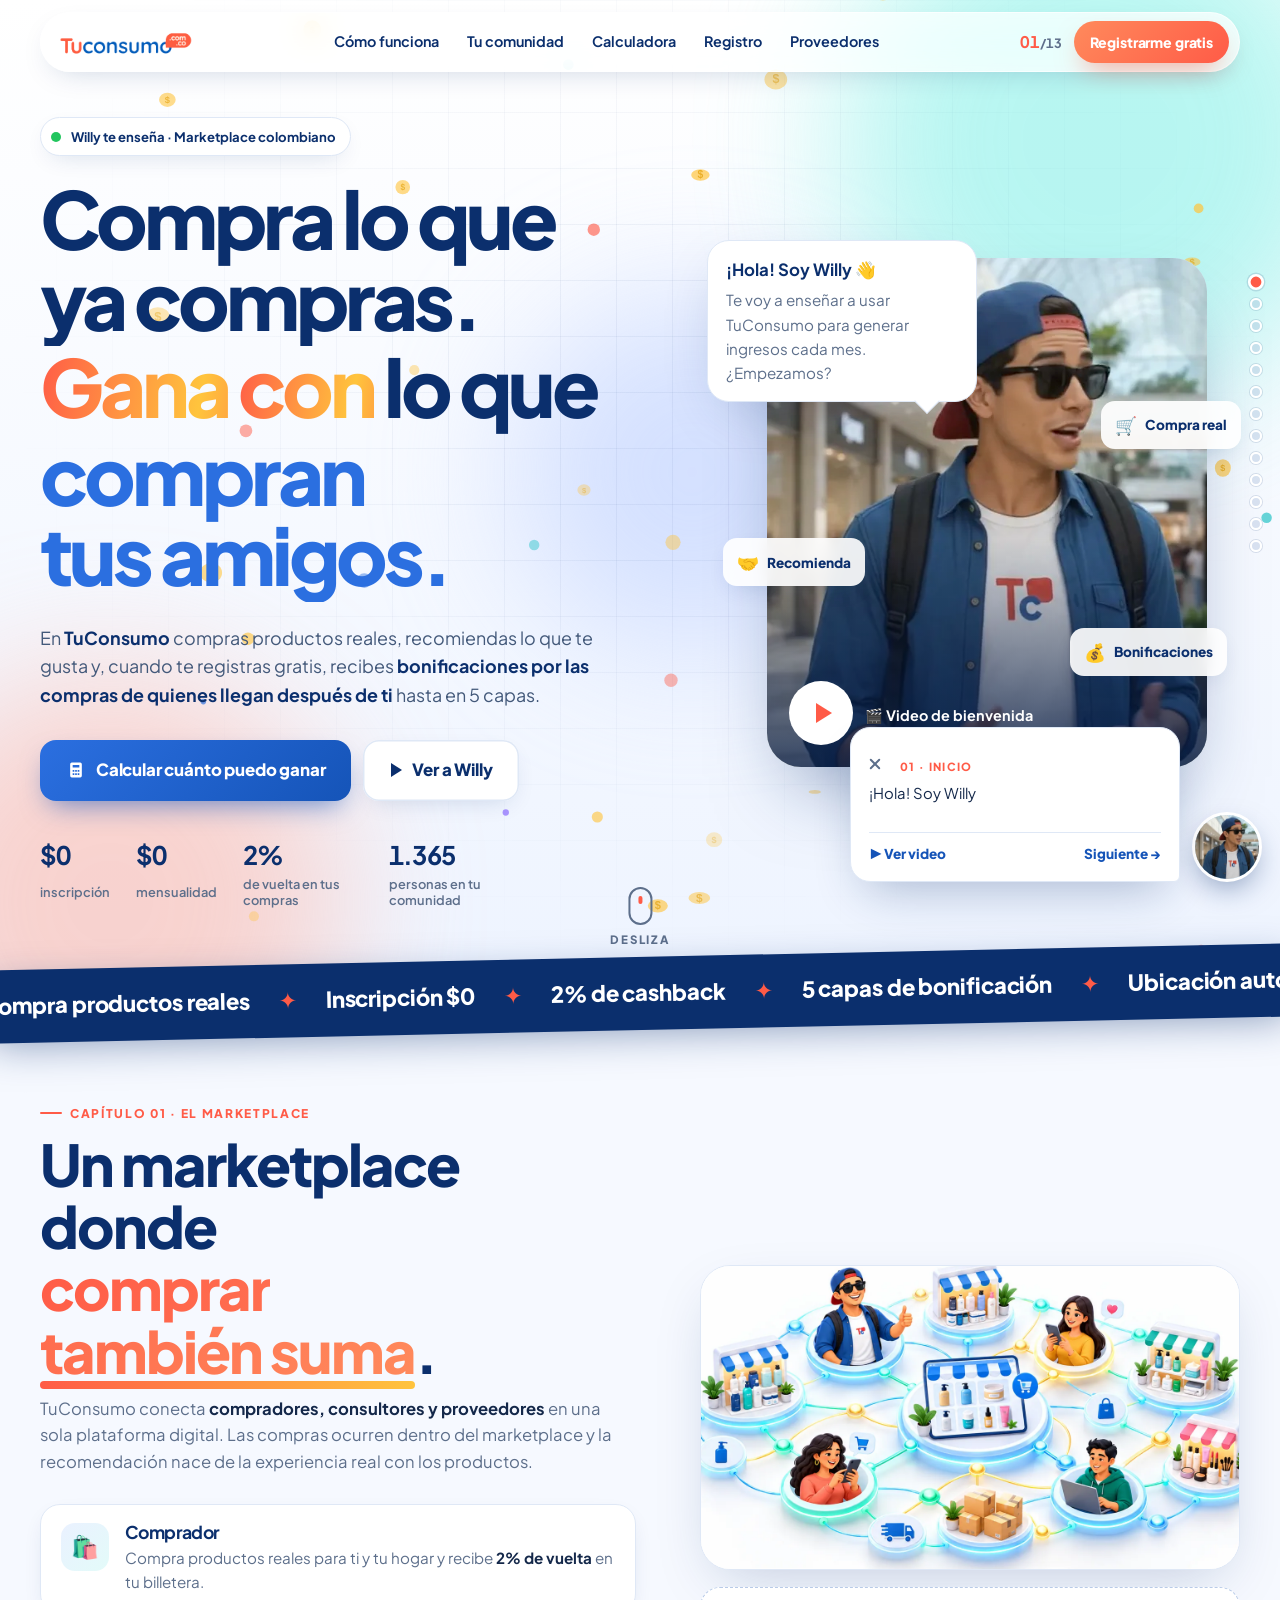
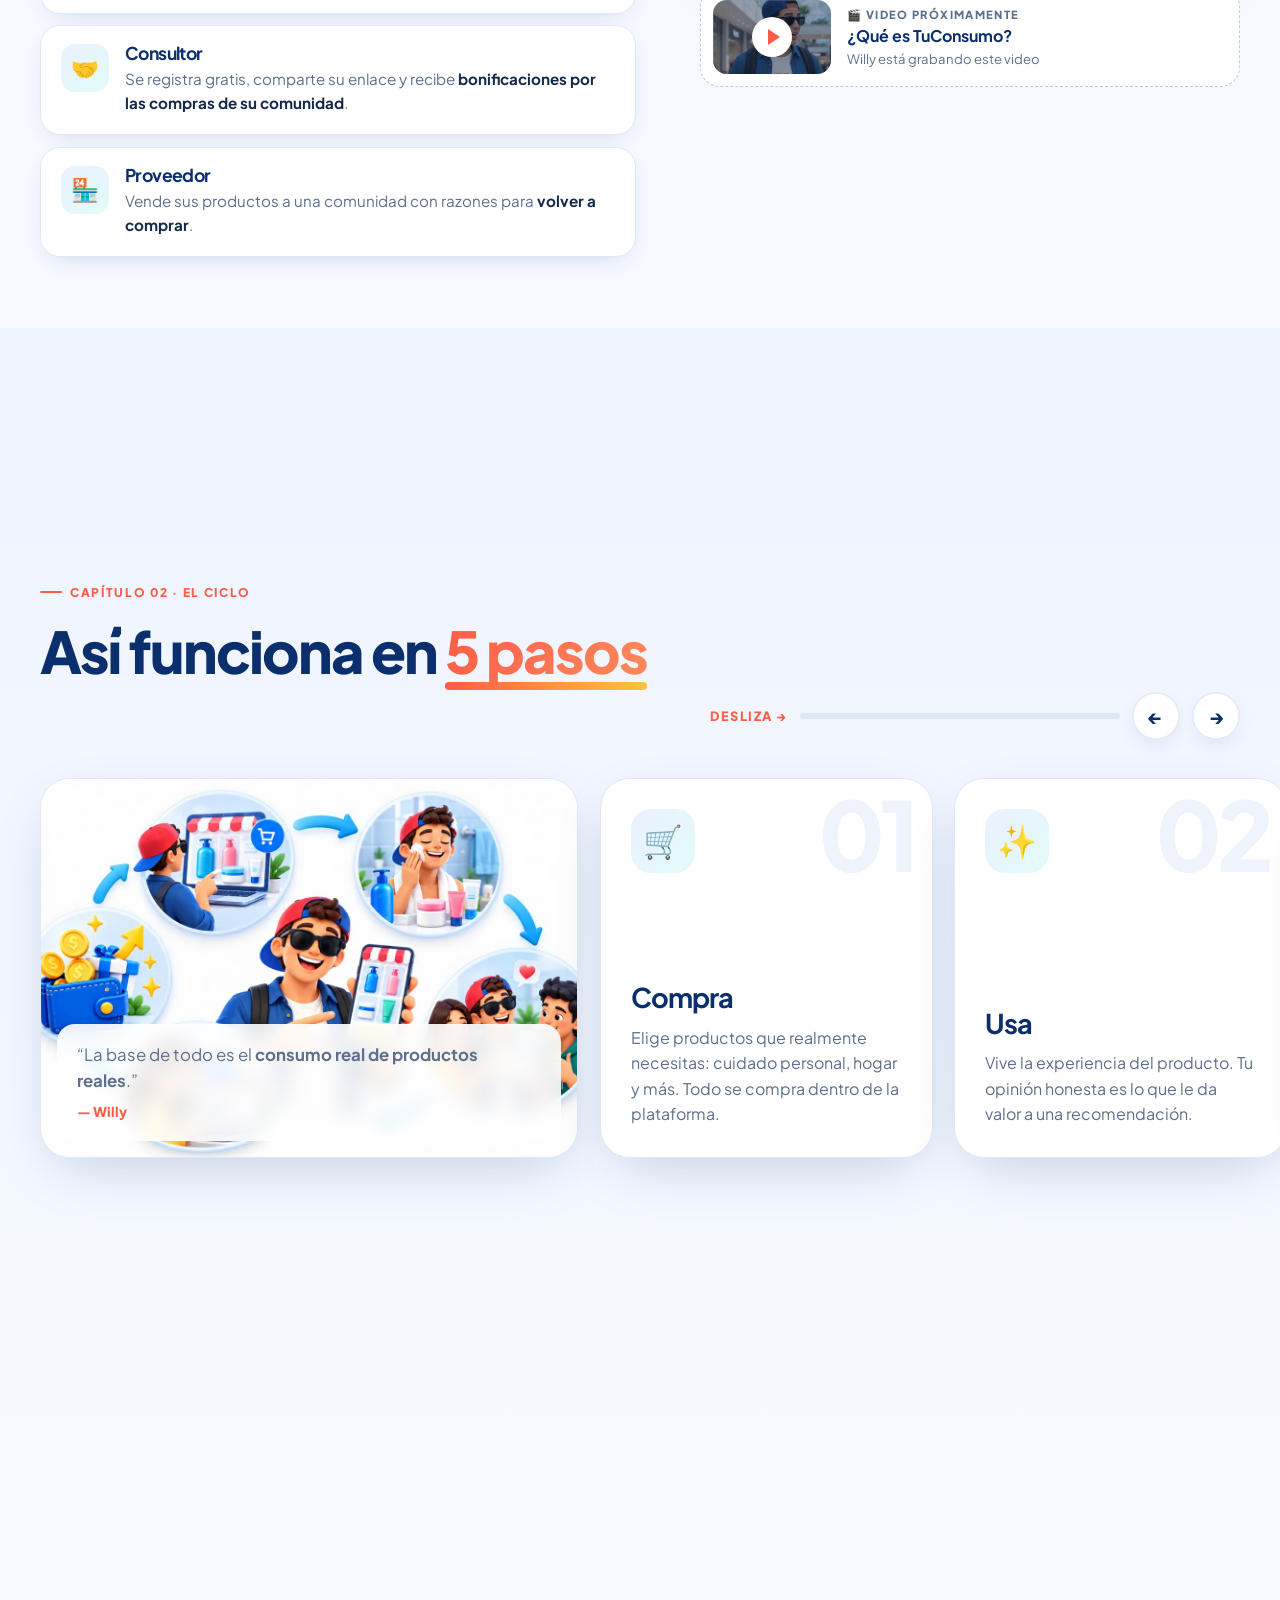
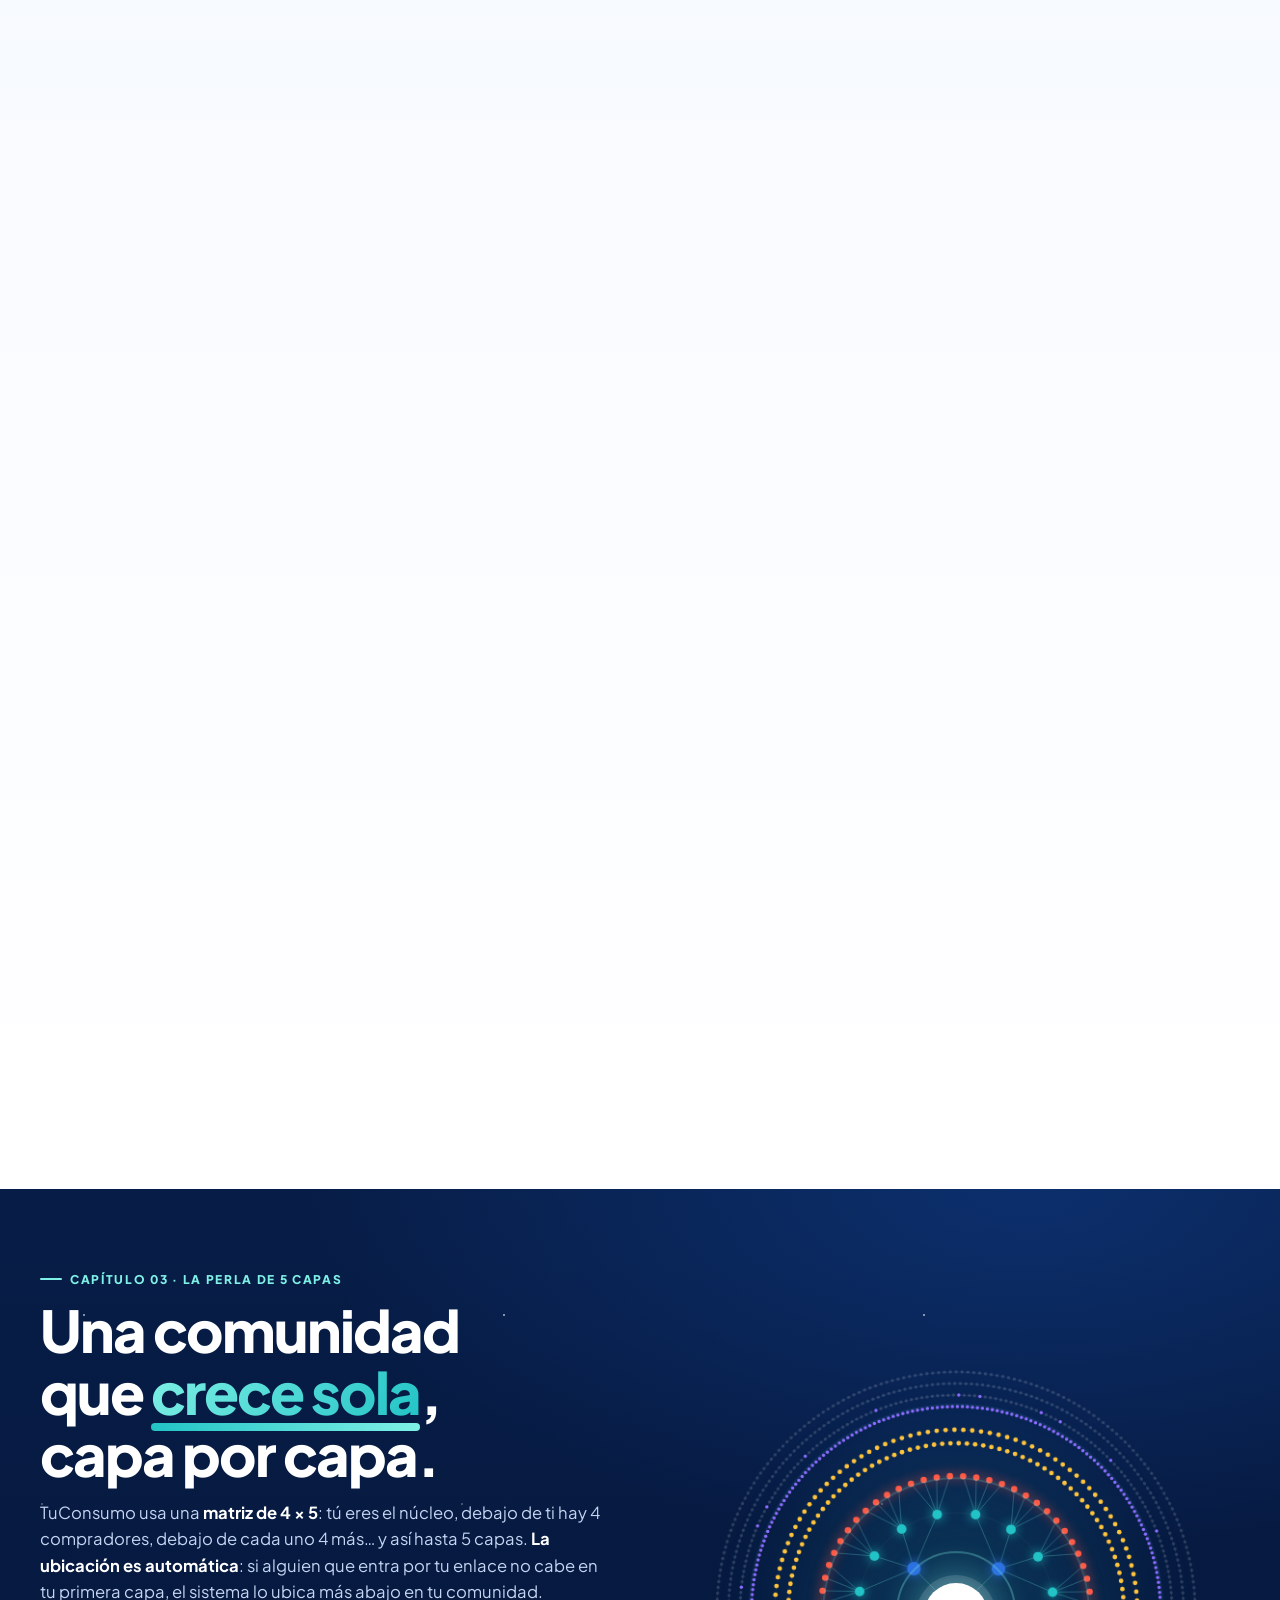
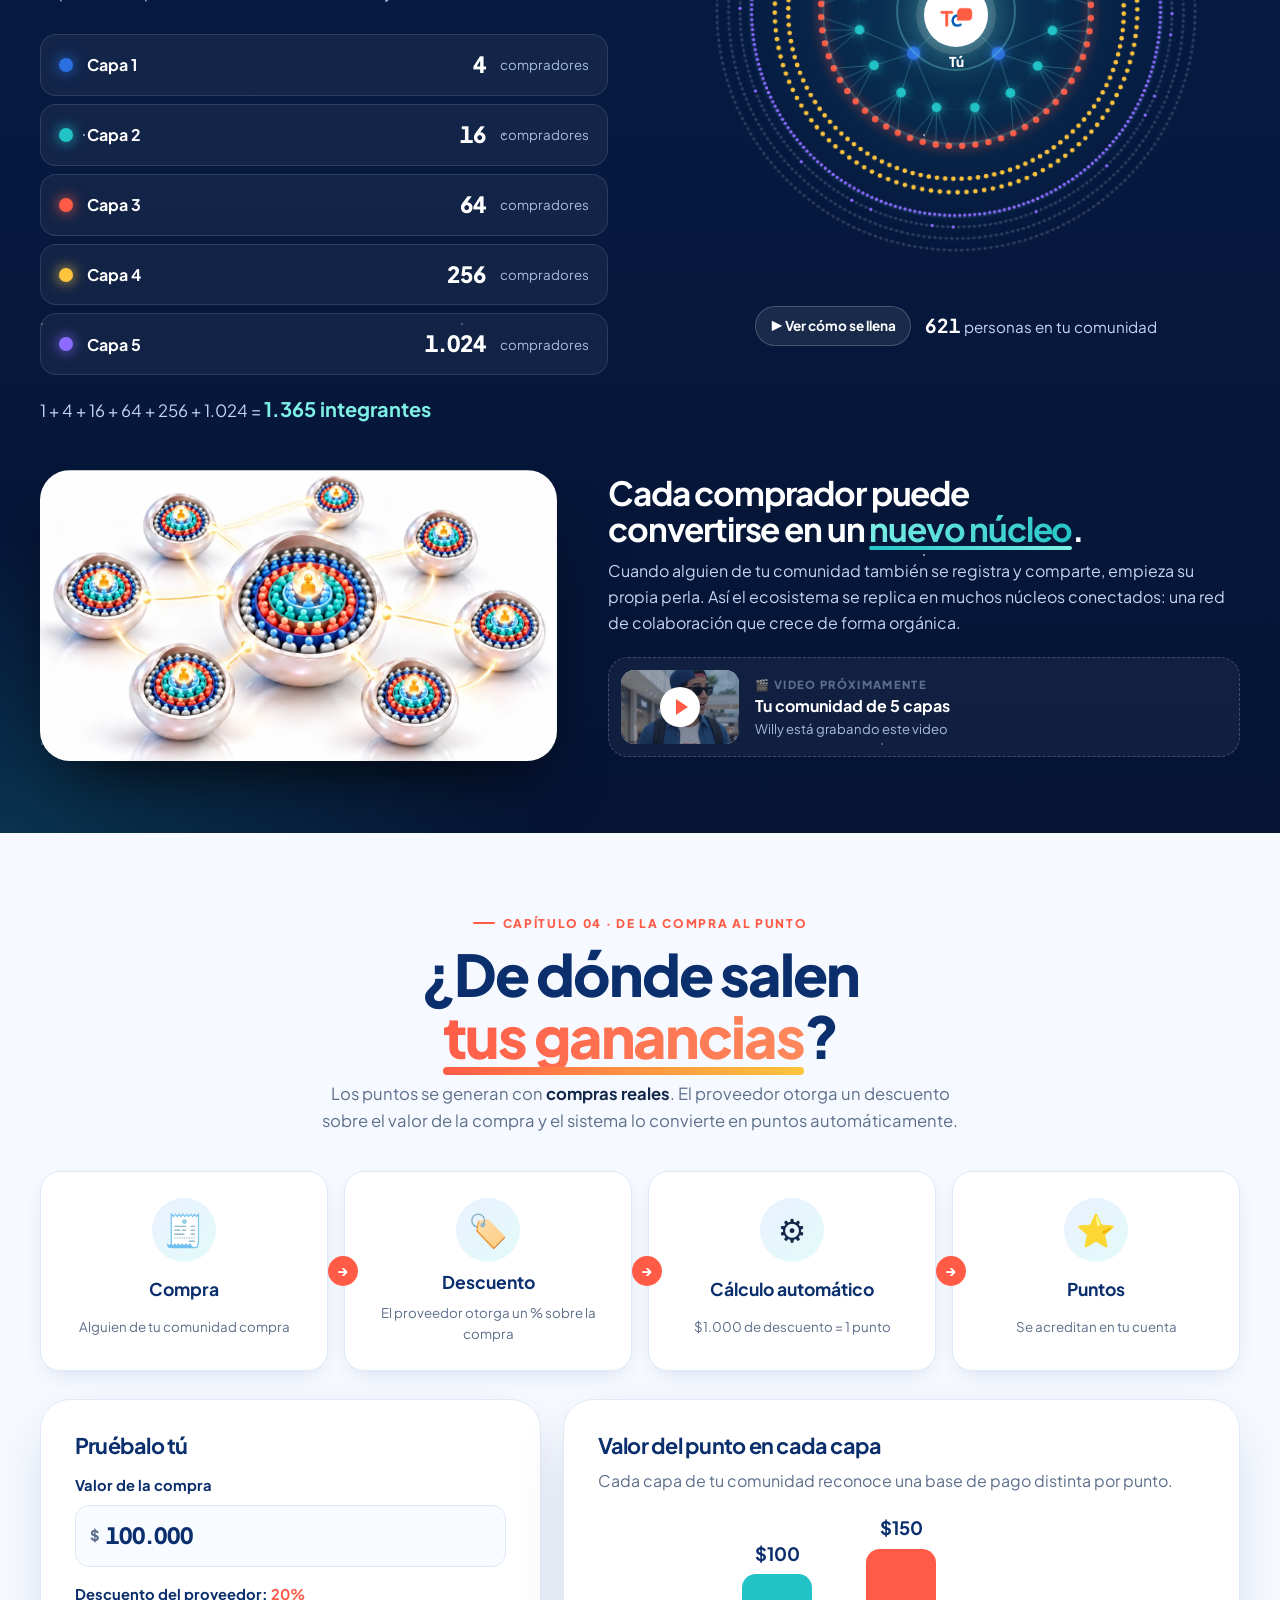
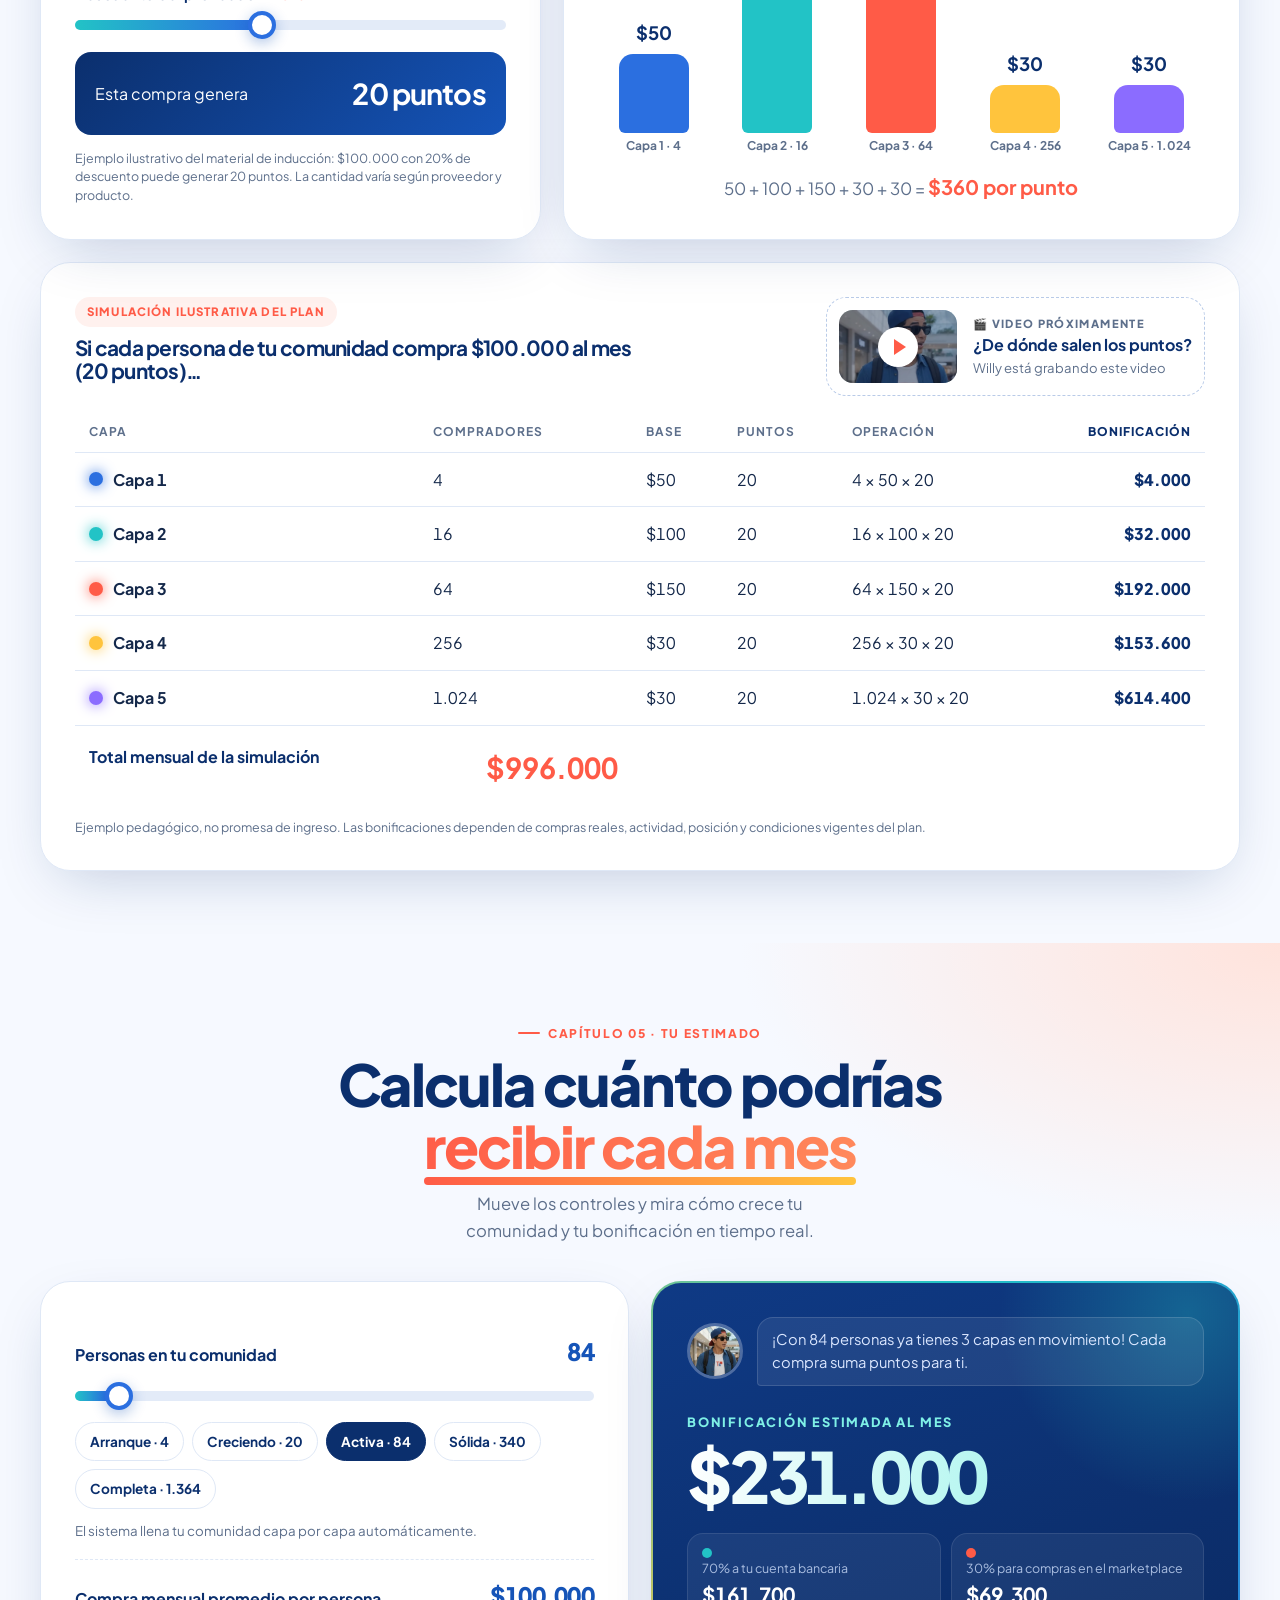
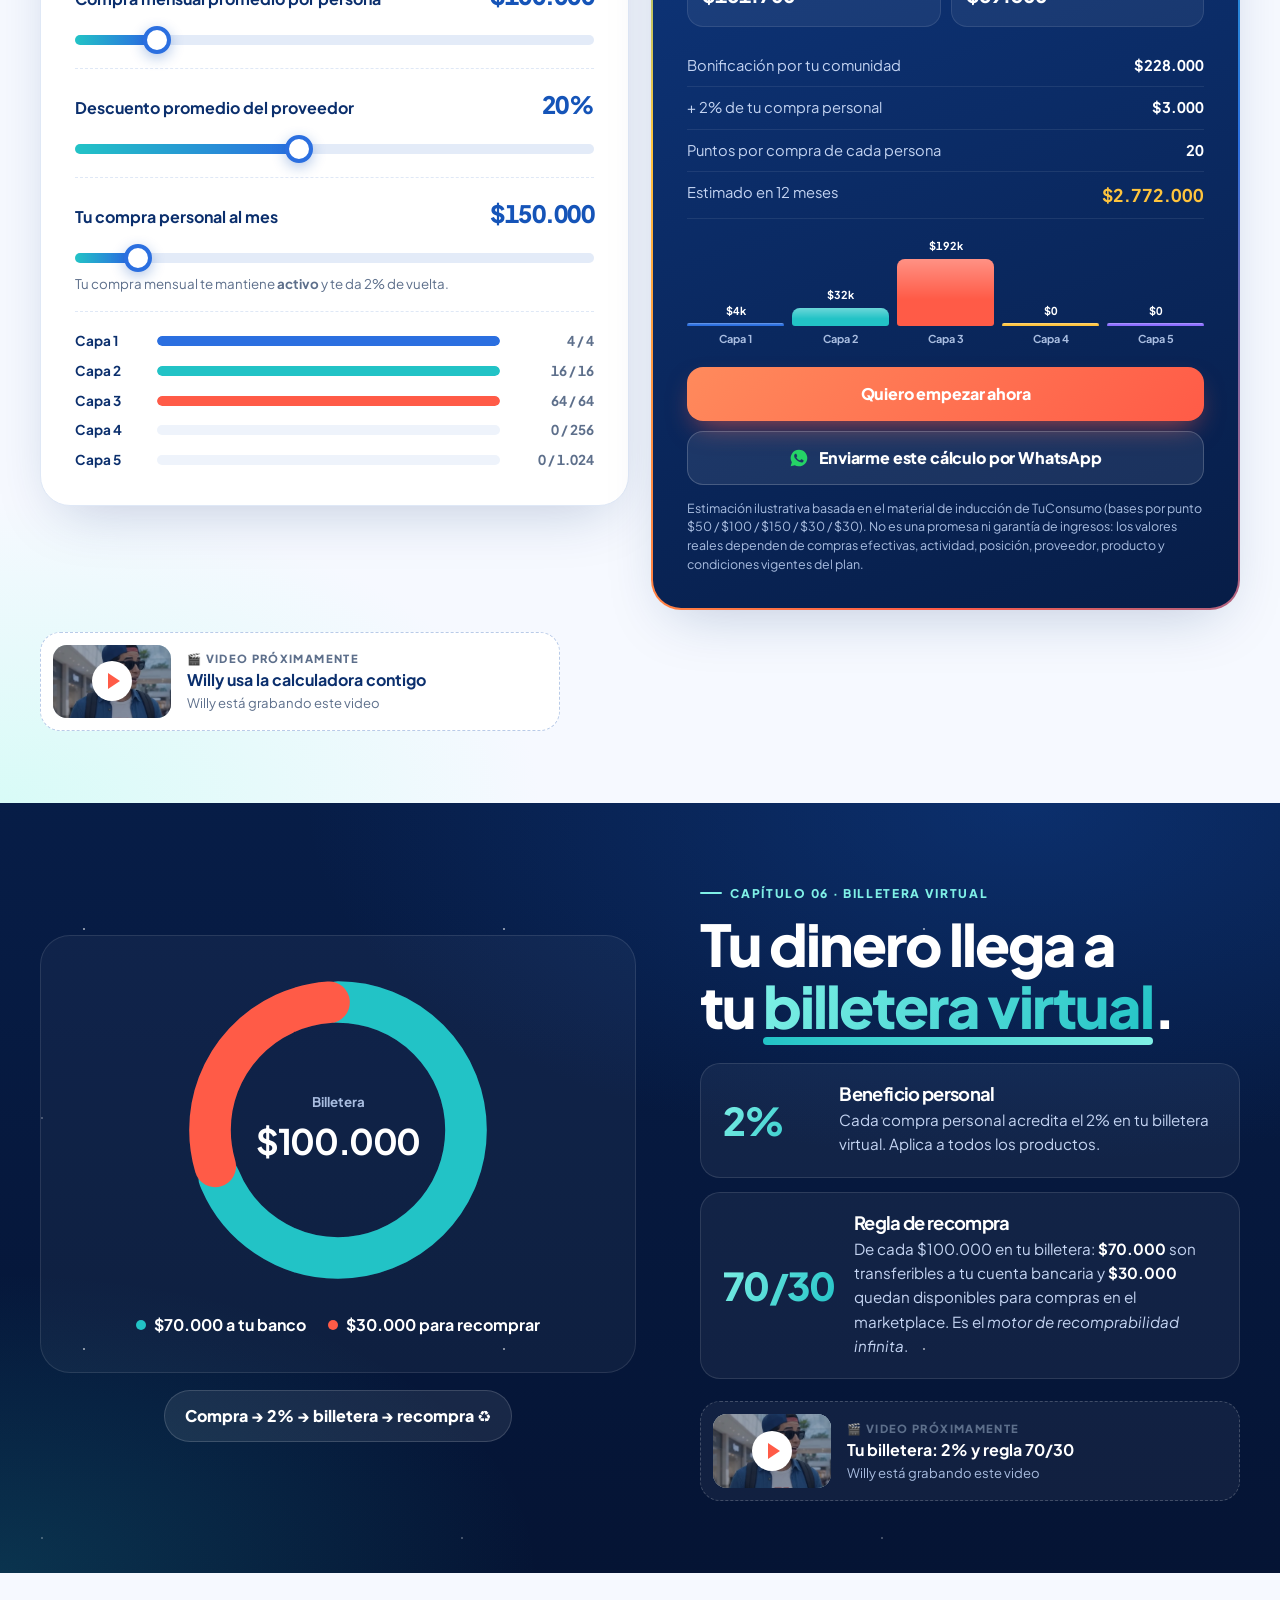
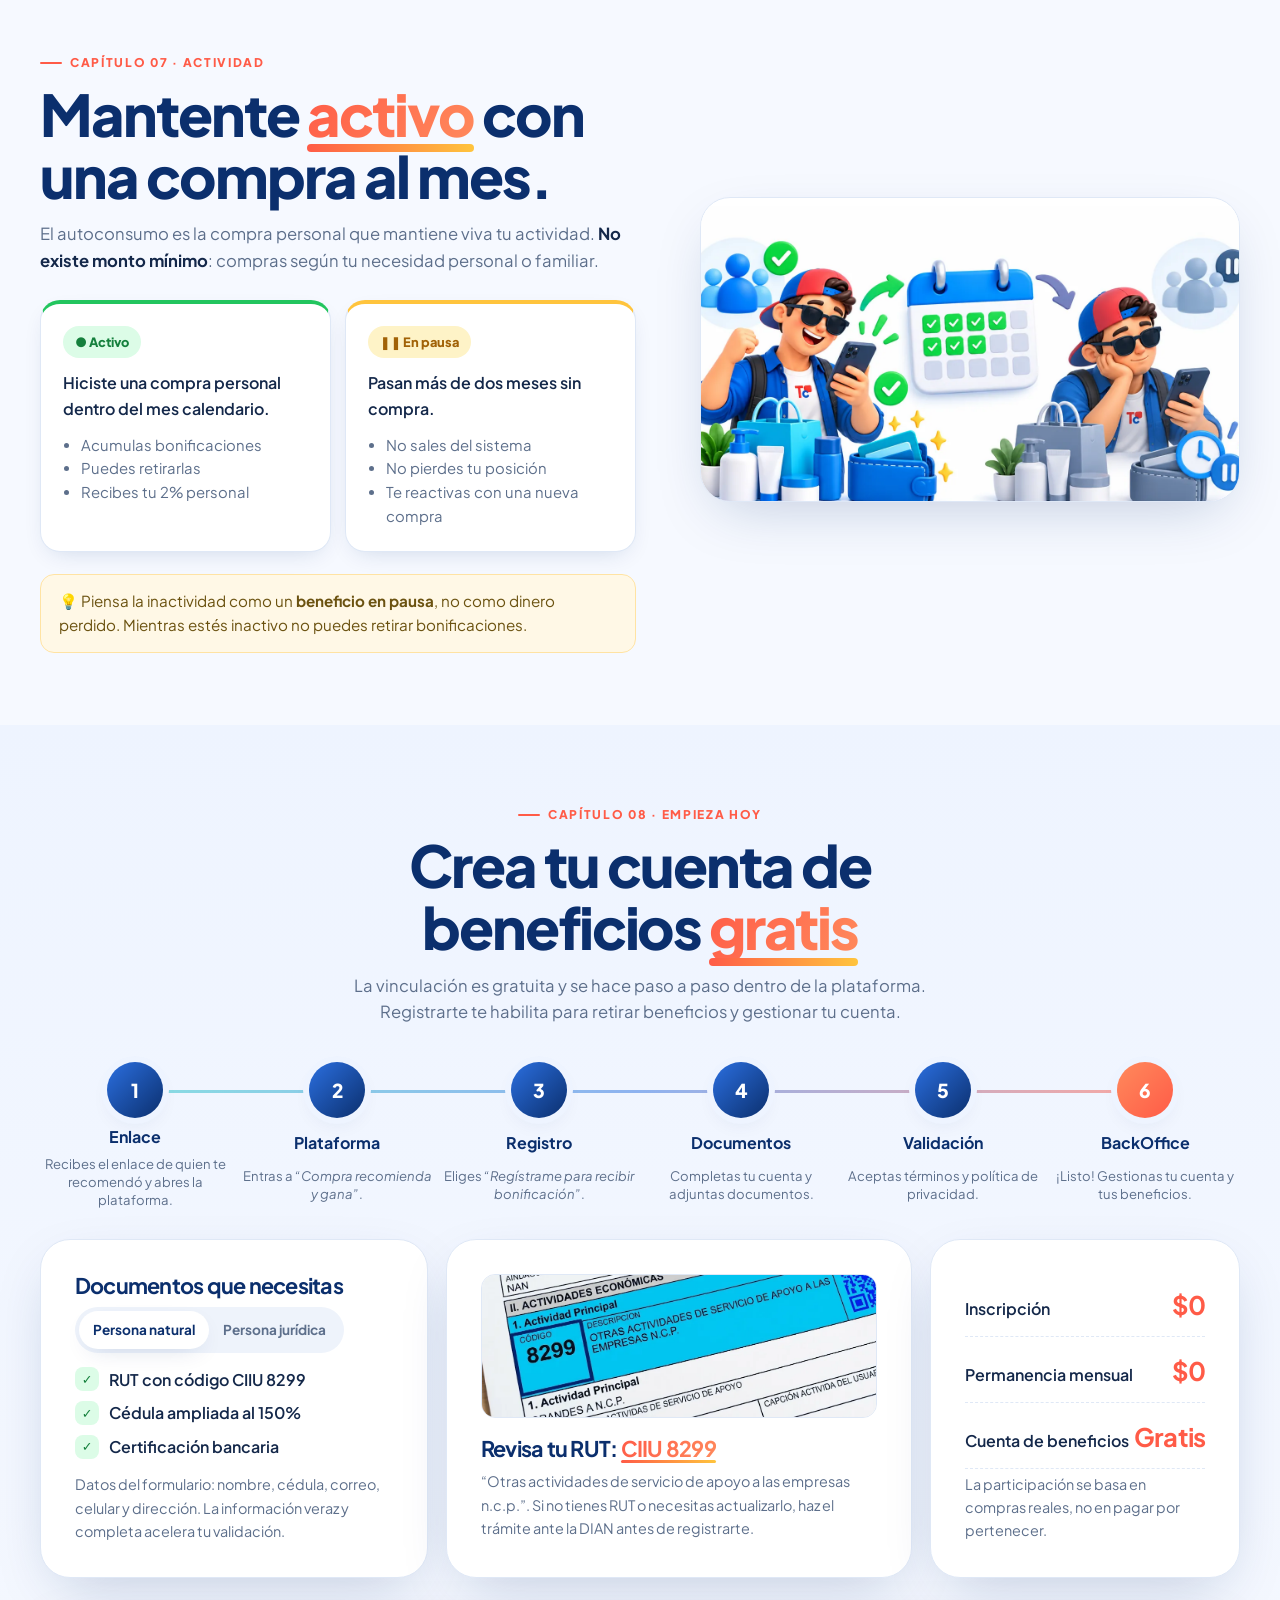
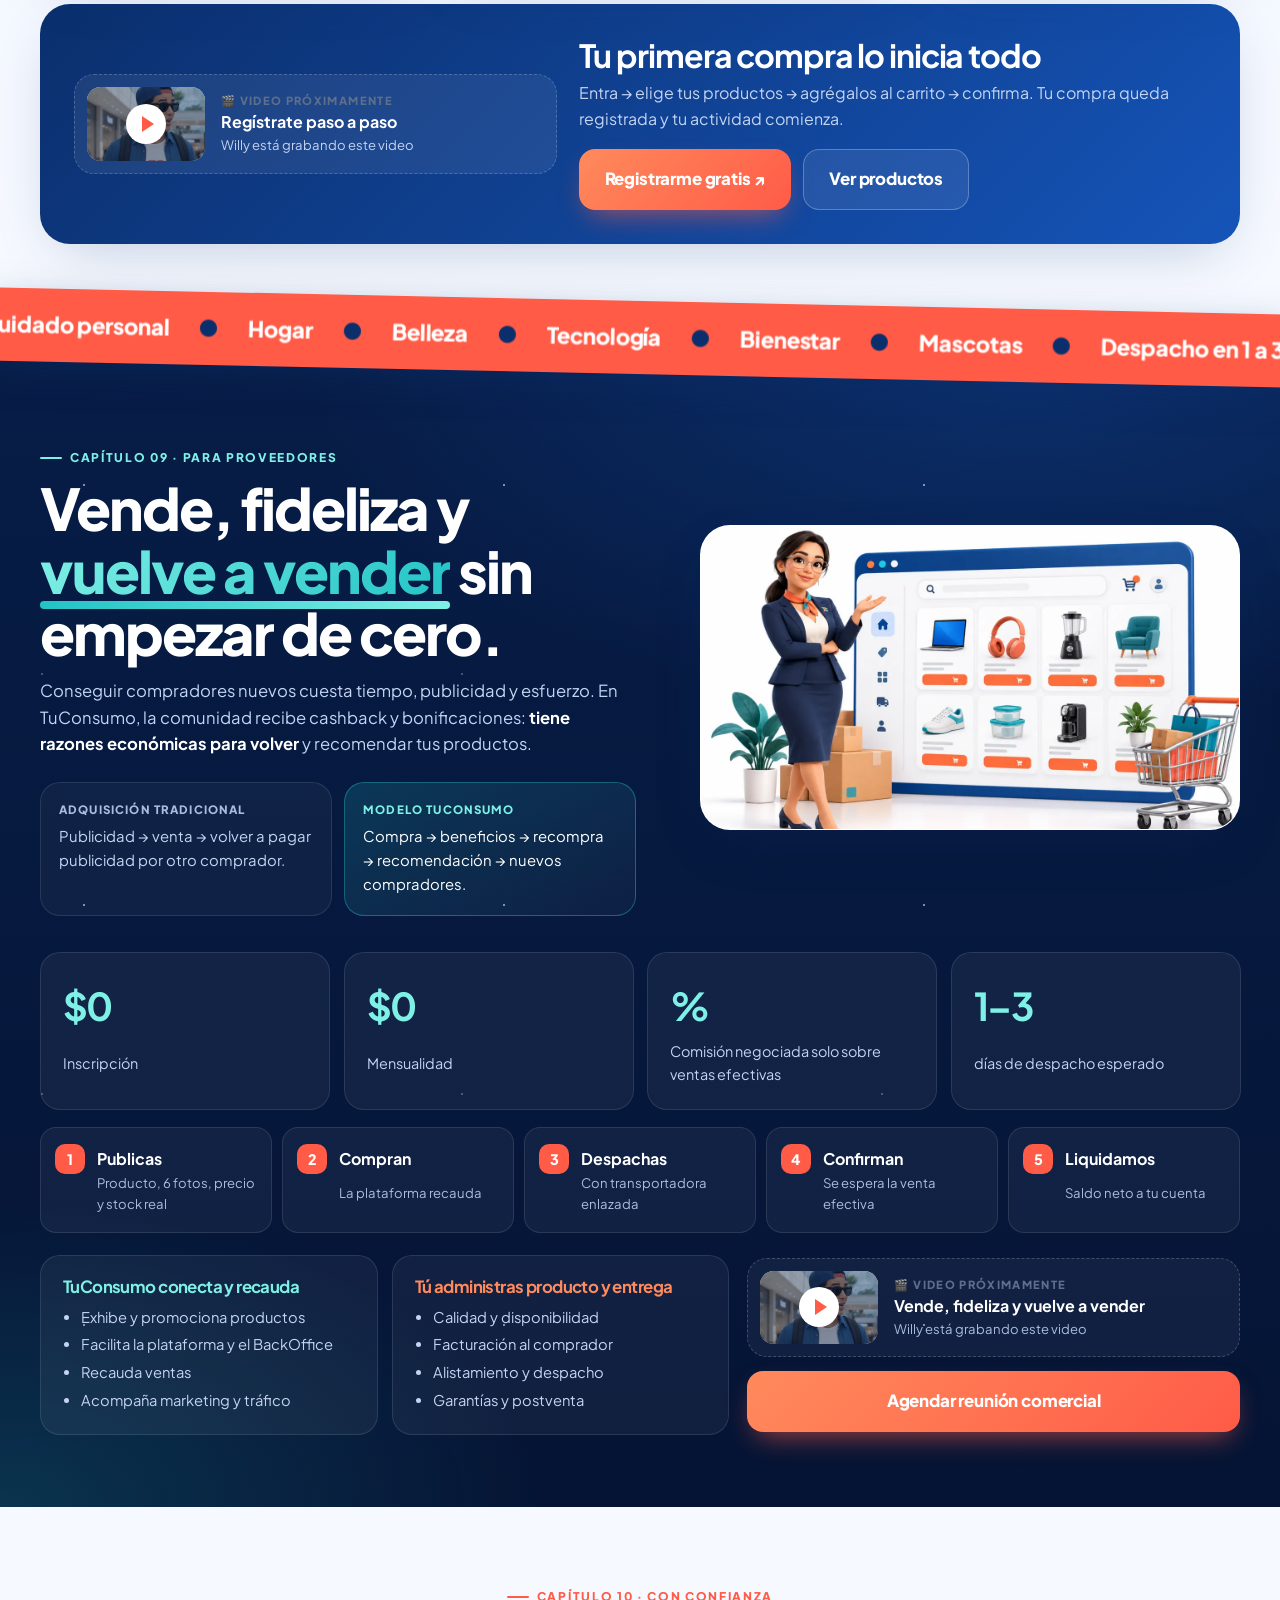
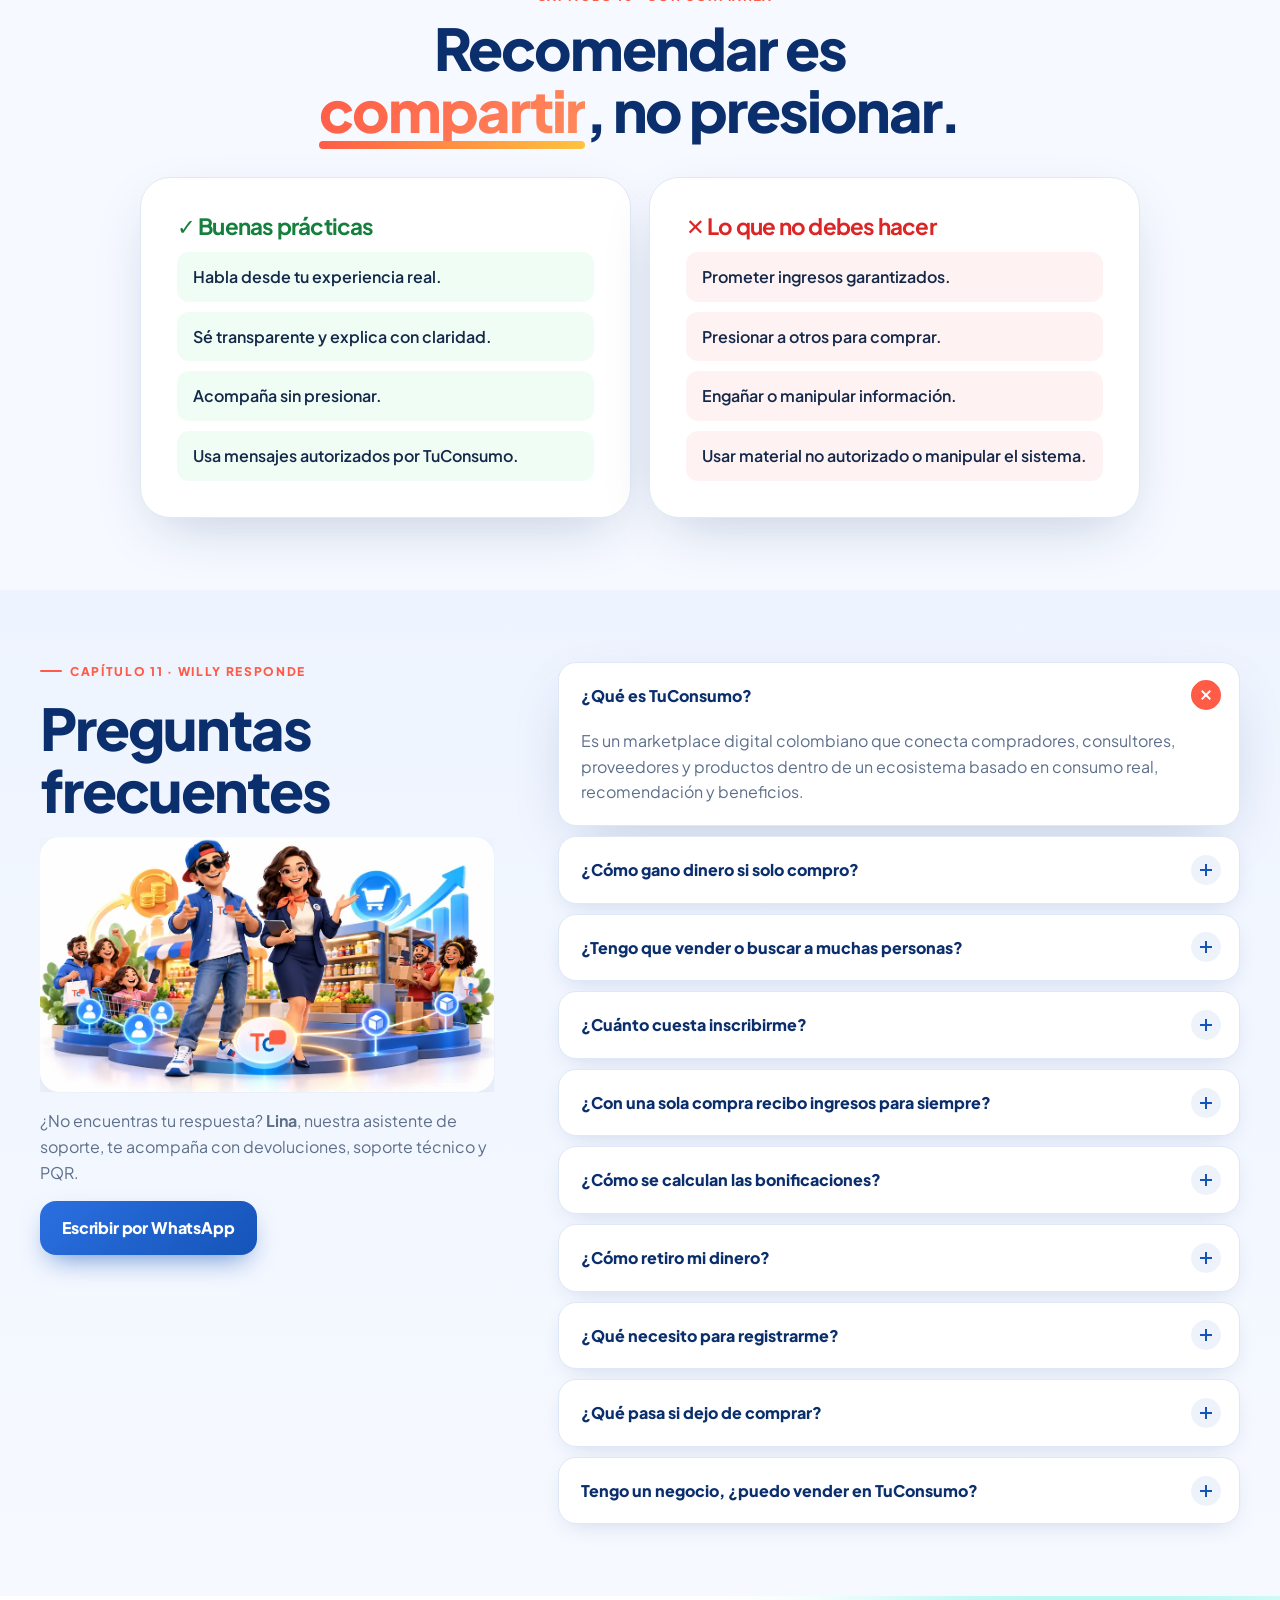
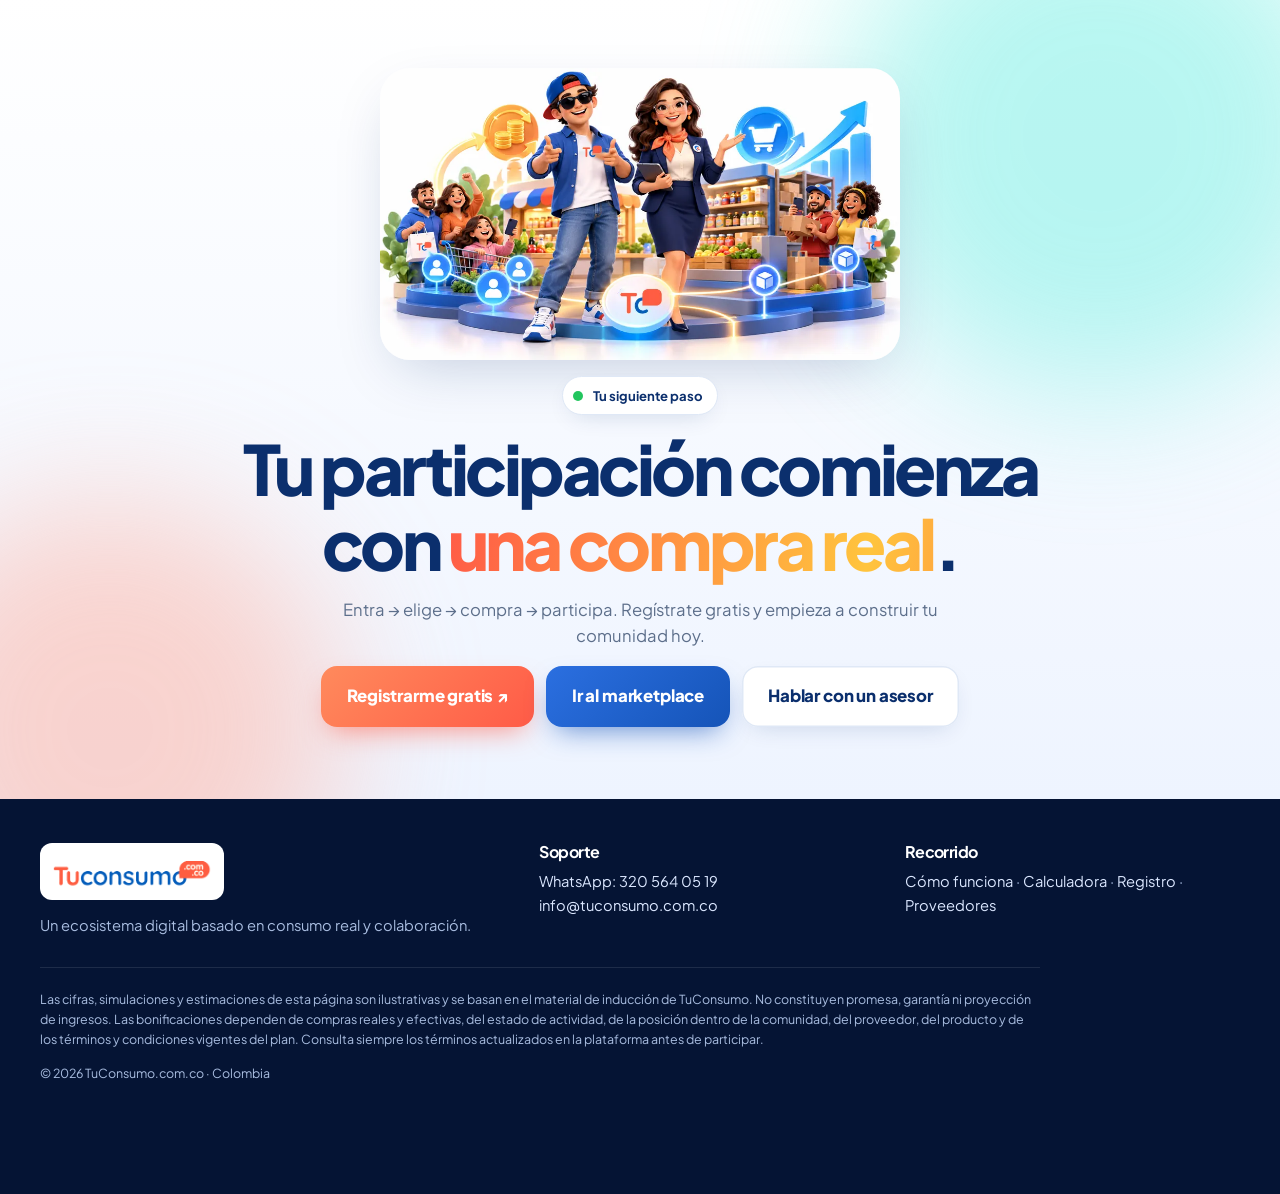
==== commit e7a6b743: "Espaciado compacto entre secciones e imagen del cierre visible - Los capítulos ya no ocupan como mín" ====
--- a/index.html
+++ b/index.html
@@ -612,7 +612,7 @@
   data-willy="¡Llegamos al final del recorrido! Tu participación comienza con una compra real. Te espero adentro. 🚀">
   <div class="hero__bg" aria-hidden="true"><span class="blob b1"></span><span class="blob b2"></span></div>
   <div class="wrap final__inner">
-    <img class="final__img reveal" src="assets/img/willy-lina.webp" alt="" loading="lazy">
+    <div class="final__media reveal"><img class="final__img" src="assets/img/willy-lina.webp" alt="Willy y Lina te esperan en TuConsumo" loading="lazy" width="1013" height="569"></div>
     <span class="pill reveal"><span class="pulse"></span> Tu siguiente paso</span>
     <h2 class="final__title reveal">Tu participación comienza con <span class="grad">una compra real</span>.</h2>
     <p class="lead reveal">Entra → elige → compra → participa. Regístrate gratis y empieza a construir tu comunidad hoy.</p>
--- a/assets/css/styles.css
+++ b/assets/css/styles.css
@@ -518,7 +518,7 @@
    Responsive
    ========================================================================== */
 @media (max-width:1100px){
-  .nav__links{display:none}
+  .nav__links a{padding:8px 9px;font-size:.84rem}
   .reg-grid{grid-template-columns:1fr 1fr}
   .zero{grid-column:1/-1}
   .prov-flow{grid-template-columns:repeat(3,1fr)}
@@ -605,8 +605,8 @@
 .reveal.eyebrow:not(.is-in)::before{width:0}
 
 /* Imágenes: barrido de revelado */
-.split__media.reveal img,.nucleus__img.reveal img,.faq-side.reveal img,.final__img.reveal{clip-path:inset(0 0 100% 0 round 30px);transition:clip-path 1.3s .15s var(--ease),transform .2s linear}
-.split__media.reveal.is-in img,.nucleus__img.reveal.is-in img,.faq-side.reveal.is-in img,.final__img.reveal.is-in{clip-path:inset(0 0 0 0 round 0)}
+.split__media.reveal img,.nucleus__img.reveal img,.faq-side.reveal img,.final__media.reveal img{clip-path:inset(0 0 100% 0 round 30px);transition:clip-path 1.3s .15s var(--ease),transform .2s linear}
+.split__media.reveal.is-in img,.nucleus__img.reveal.is-in img,.faq-side.reveal.is-in img,.final__media.reveal.is-in img{clip-path:inset(0 0 0 0 round 0)}
 
 /* Brillo que sigue al mouse */
 .glow{position:relative;isolation:isolate}
@@ -776,3 +776,113 @@
   .float-chip,.bubble--hero,.hero .blob{translate:none}
   .hs-btn{width:42px;height:42px}
 }
+
+/* Flechas del flujo de puntos por encima de la tarjeta siguiente */
+.flow li:nth-child(1){z-index:4}.flow li:nth-child(2){z-index:3}.flow li:nth-child(3){z-index:2}.flow li:nth-child(4){z-index:1}
+.flow li.glow{isolation:auto}
+
+/* ==========================================================================
+   Ajustes responsive (v3)
+   ========================================================================== */
+.title,.hero__title,.center-head .lead,.nucleus h3,.reg-cta h3{text-wrap:balance}
+.sw .hl{white-space:normal}
+.split>*,.community>*,.nucleus>*,.calc>*,.points-grid>*,.faq-wrap>*,.hero__grid>*,.reg-cta>*,.reg-grid>*,.prov-bottom>*,.who>*,.vs>*,.status>*{min-width:0}
+.sim__head>div:first-child{flex:1 1 320px;min-width:0}
+@media (max-width:1000px){.nav__links{display:none}}
+
+/* Pantallas bajas (portátiles de 13-14", navegador con barras) */
+@media (min-width:901px) and (max-height:760px){
+  .hscroll__sticky{gap:14px;padding-top:66px}
+  .hscroll__head .title{font-size:clamp(1.8rem,3.6vw,2.8rem);margin-top:4px}
+  .hcard{min-height:0;height:min(360px,calc(100svh - 230px));padding:22px;gap:8px}
+  .hcard h3{font-size:1.4rem}
+  .hcard p{font-size:.9rem;line-height:1.45}
+  .hcard__n{font-size:4.4rem}
+  .hcard__ic{width:52px;height:52px;font-size:1.6rem;border-radius:16px}
+  .hcard__quote{font-size:.92rem;padding:12px 14px}
+  .hero{padding-top:92px}
+  .hero__title{font-size:clamp(2.3rem,5vw,4.2rem);margin:14px 0}
+  .hero__stage{width:min(360px,100%)}
+  .chapter{padding-block:96px 64px}
+}
+
+/* Tablet */
+@media (min-width:641px) and (max-width:900px){
+  .hero__stage{width:min(420px,80%)}
+  .roles{grid-template-columns:1fr 1fr}
+  .roles .role:last-child{grid-column:1/-1}
+  .split__media{max-width:640px;margin-inline:auto;width:100%}
+  .community__viz{max-width:520px;margin-inline:auto;width:100%}
+}
+
+/* Celular */
+@media (max-width:640px){
+  .title{font-size:clamp(1.75rem,8.4vw,2.3rem)}
+  .final__title{font-size:clamp(2rem,9vw,2.6rem)}
+  .center-head{margin-bottom:30px}
+  .reveal{transform:translateY(22px);filter:blur(3px);transition-duration:.7s}
+  .hero__trust{gap:12px 18px}
+  .hero__trust b{font-size:1.35rem}
+  .hero__stage{margin-top:52px}
+  .card{border-radius:22px}
+  .hscroll__head{gap:12px}
+  .hcard{padding:24px}
+  .hcard h3{font-size:1.45rem}
+  .calc__label output{font-size:1.25rem}
+  .calc__total{font-size:clamp(2.3rem,12vw,3rem)}
+  .calc__bars{height:90px}
+  .cb small{font-size:.6rem}
+  .wfeat{flex-direction:column;align-items:flex-start;gap:6px}
+  .donut-card{padding:22px}
+  .timeline li>span{width:48px;height:48px}
+  .reg-cta{padding:22px}
+  .btn-row .btn{width:100%}
+  .faq summary{padding:18px 52px 18px 18px;font-size:.96rem}
+  .faq details p{padding:0 18px 18px}
+  .willy-dock__bubble{width:min(260px,calc(100vw - 86px))}
+  .willy-dock__bubble p{font-size:.82rem;line-height:1.45}
+  .willy-dock__avatar{width:52px;height:52px}
+  .prov-stats b{font-size:2rem}
+}
+@media (max-width:380px){
+  .nav__cta .btn{padding:8px 10px;font-size:.74rem}
+  .hero__trust{grid-template-columns:1fr 1fr}
+  .chips .chip{padding:7px 11px;font-size:.78rem}
+}
+@media (max-width:900px){.flow li:nth-child(2):not(:last-child)::after{display:none}}
+@media (max-width:640px){
+  .flow{gap:22px}
+  .flow li:not(:last-child)::after{display:grid;content:"↓";right:auto;top:auto;left:50%;bottom:0;transform:translate(-50%,50%) translateY(3px);animation:arrowDown 1.6s ease-in-out infinite}
+  .flow li:nth-child(2):not(:last-child)::after{display:grid}
+}
+@keyframes arrowDown{50%{transform:translate(-50%,50%) translateY(7px)}}
+@media (max-width:640px){.eyebrow{letter-spacing:.08em;font-size:.68rem}.eyebrow::before{width:14px}}
+
+/* ==========================================================================
+   Espaciado compacto (v4): cada capítulo mide lo que mide su contenido
+   ========================================================================== */
+html{scroll-padding-top:84px}
+.chapter{min-height:0;padding-block:clamp(56px,8vh,92px);justify-content:flex-start}
+.hero{min-height:min(100svh,900px);padding-top:clamp(96px,13vh,120px);padding-bottom:clamp(48px,7vh,72px);justify-content:center}
+.center-head{margin-bottom:clamp(26px,4vh,40px)}
+.title{margin:10px 0 14px}
+.nucleus{margin-top:clamp(36px,5vh,56px)}
+.prov-stats{margin:clamp(28px,4vh,44px) 0 18px}
+.flow{margin-bottom:28px}
+.final__media{width:min(520px,100%);border-radius:var(--r-lg);overflow:hidden;box-shadow:var(--shadow)}
+.final__img{width:100%;height:auto;box-shadow:none;border-radius:0}
+.final__inner{gap:16px}
+.footer{padding:44px 0 110px}
+.marquee+.chapter,.marquee--rev+.chapter{padding-top:clamp(64px,9vh,100px)}
+@media (min-width:901px) and (max-height:760px){.chapter{padding-block:56px}.hero{padding-top:88px}}
+@media (max-width:900px){.hscroll__sticky{padding:56px 0 36px}}
+@media (max-width:640px){
+  .chapter{padding-block:48px 44px}
+  .hero{min-height:0;padding-top:86px;padding-bottom:36px}
+  .hero__stage{margin-top:40px}
+  .center-head{margin-bottom:24px}
+  .split,.community,.nucleus,.faq-wrap{gap:26px}
+  .hscroll__sticky{padding:48px 0 28px;gap:18px}
+  .final__media{width:100%}
+  .footer{padding:36px 0 96px}
+}
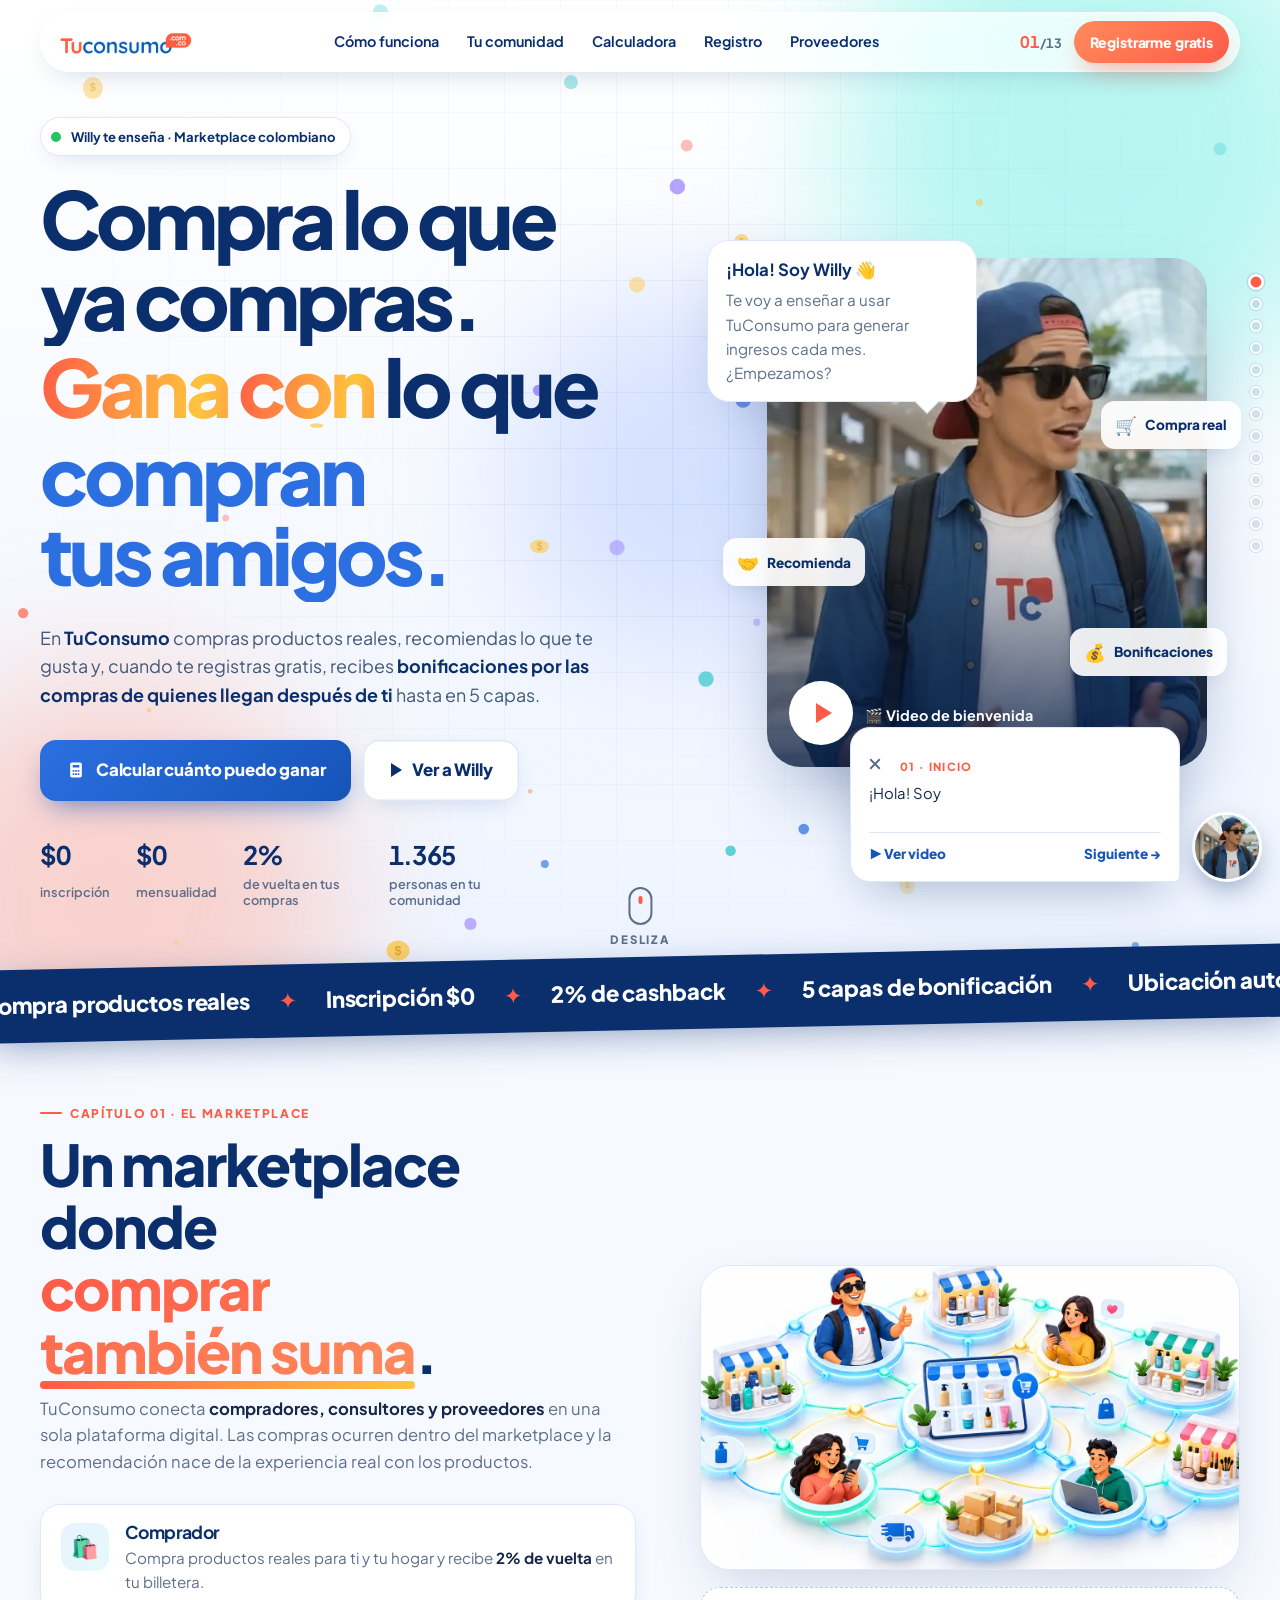
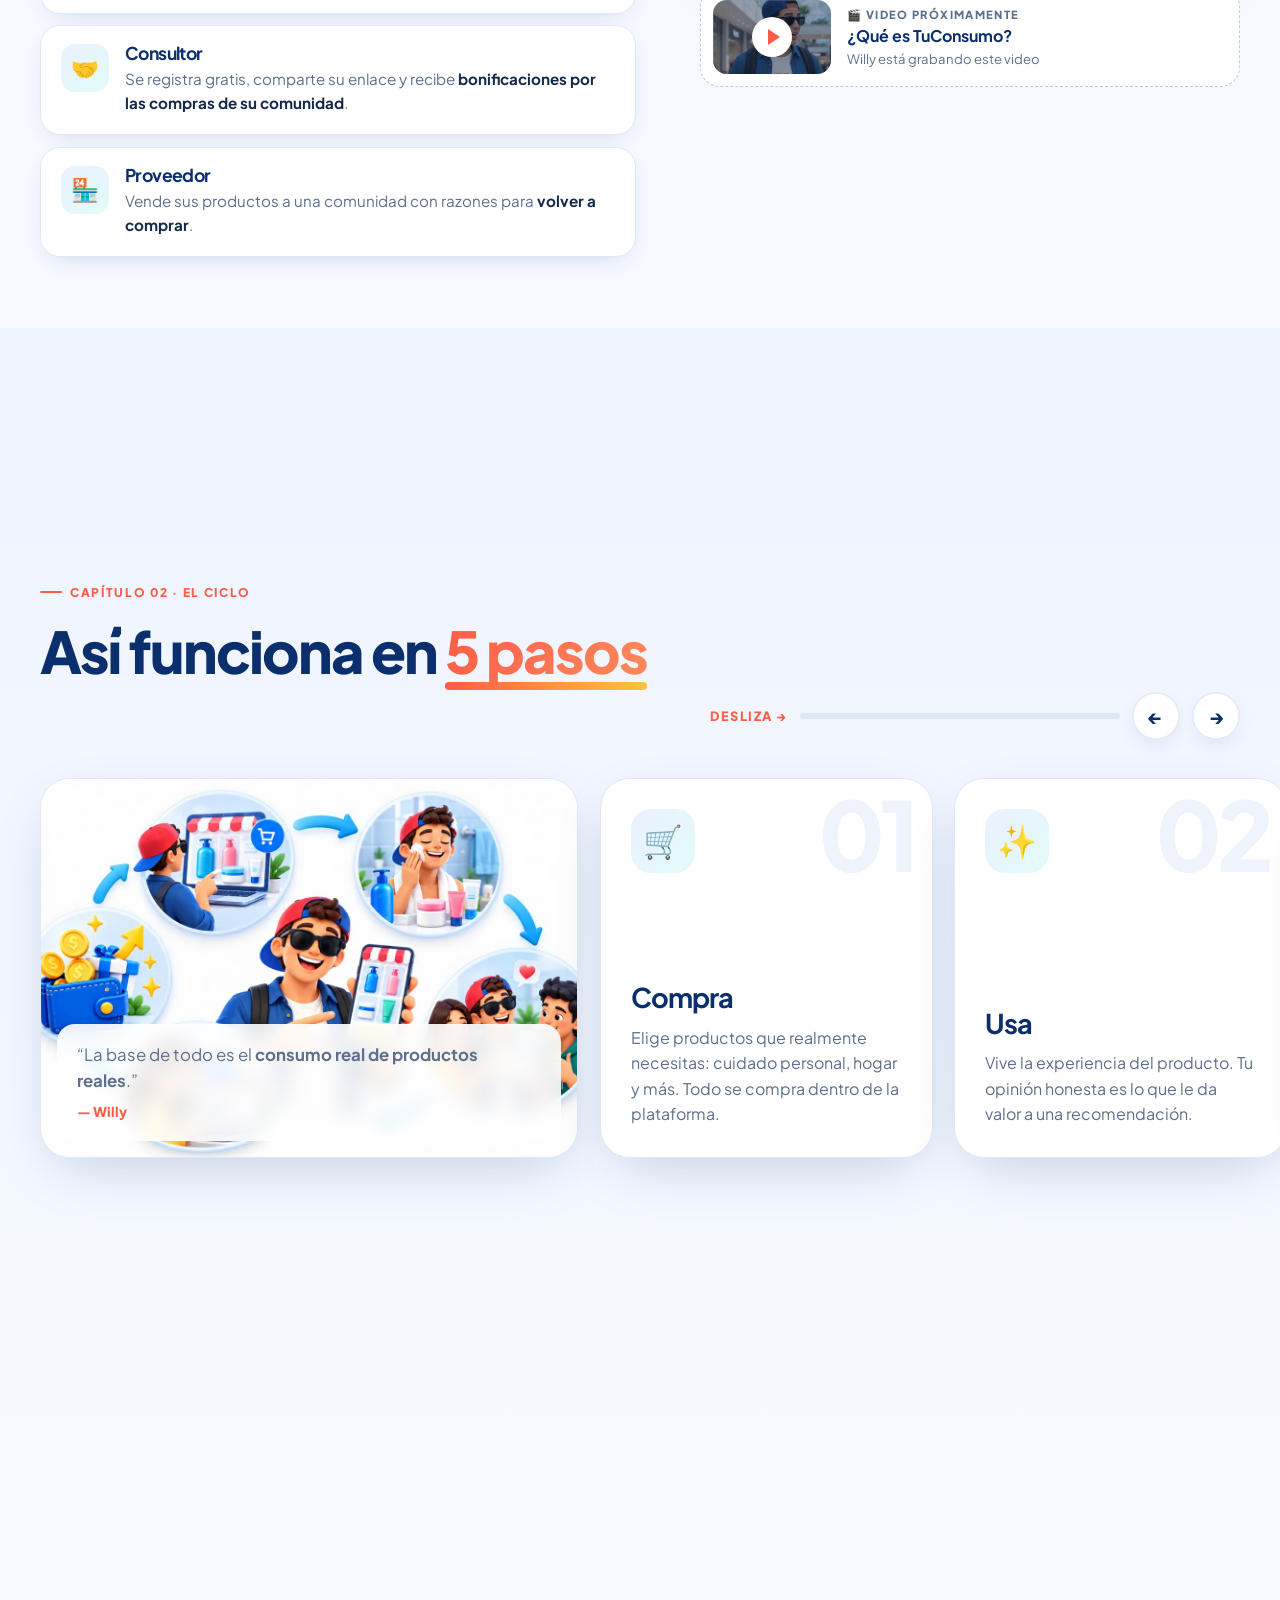
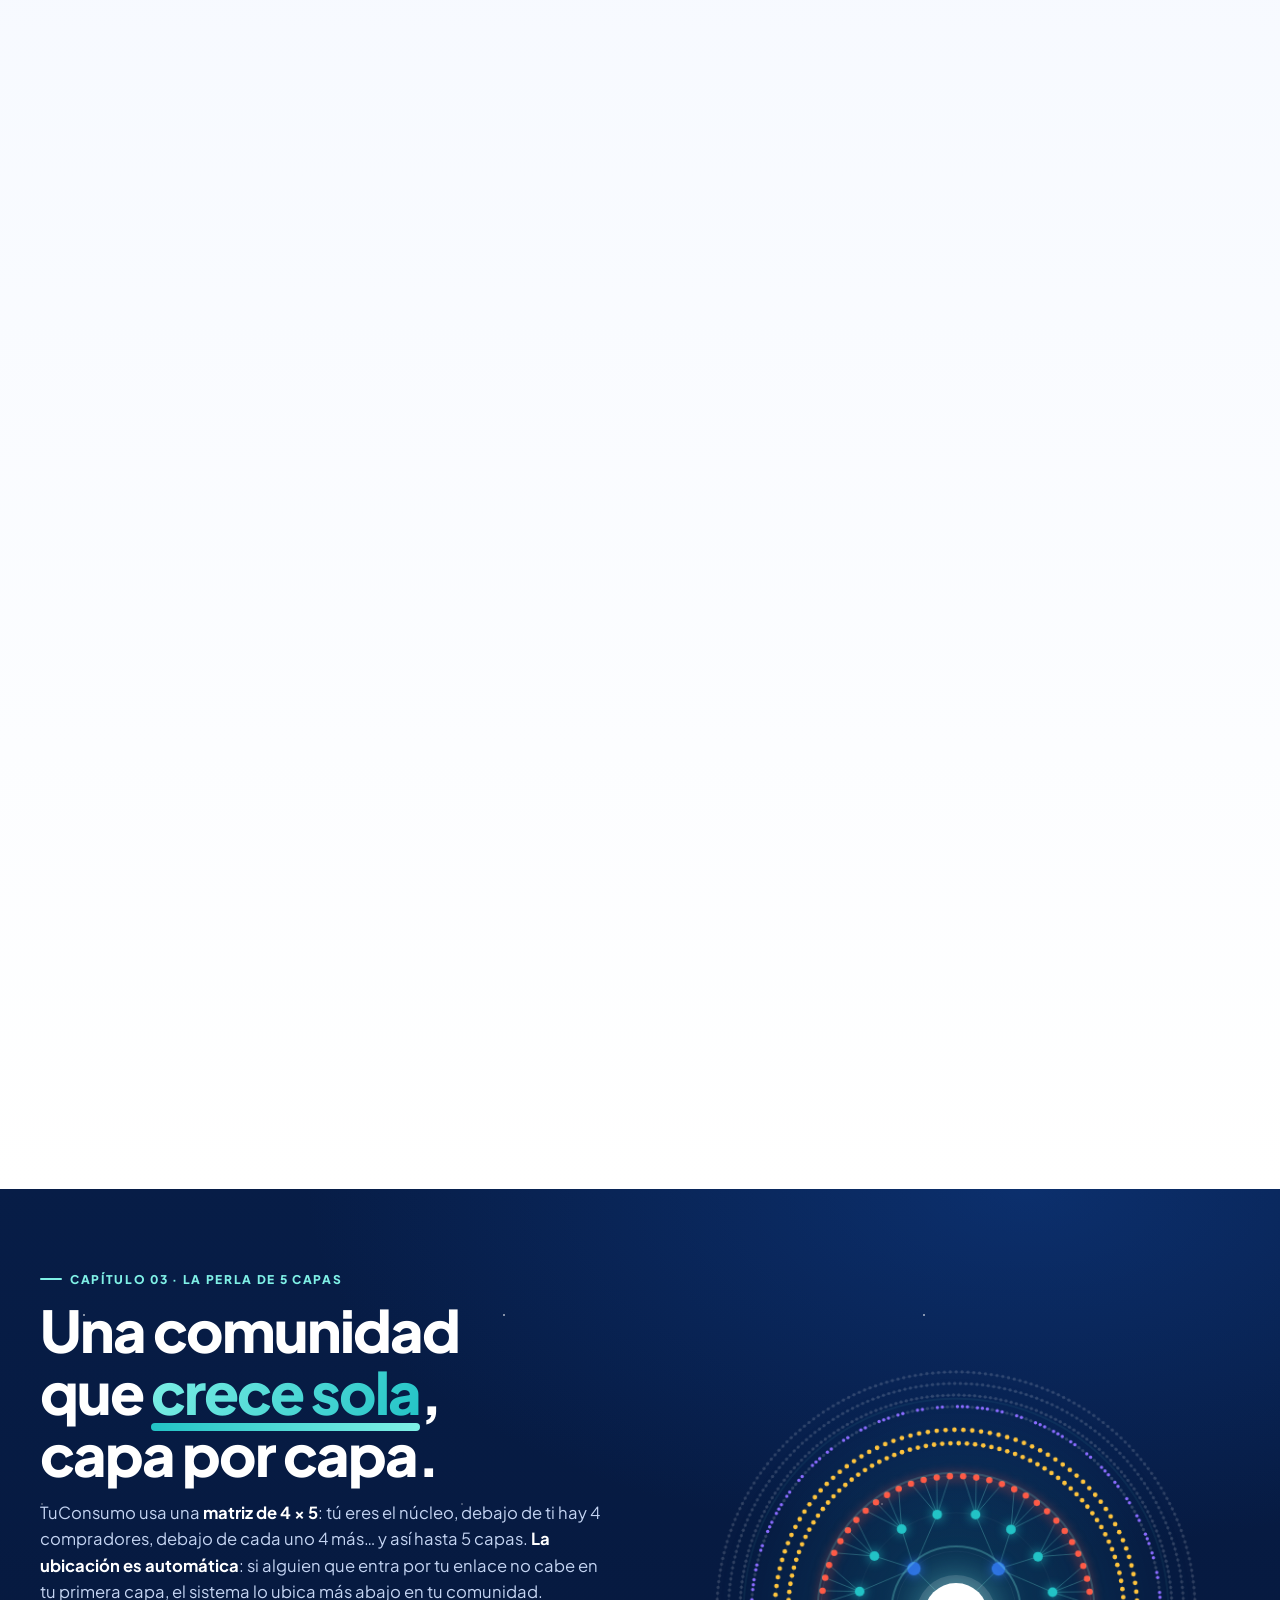
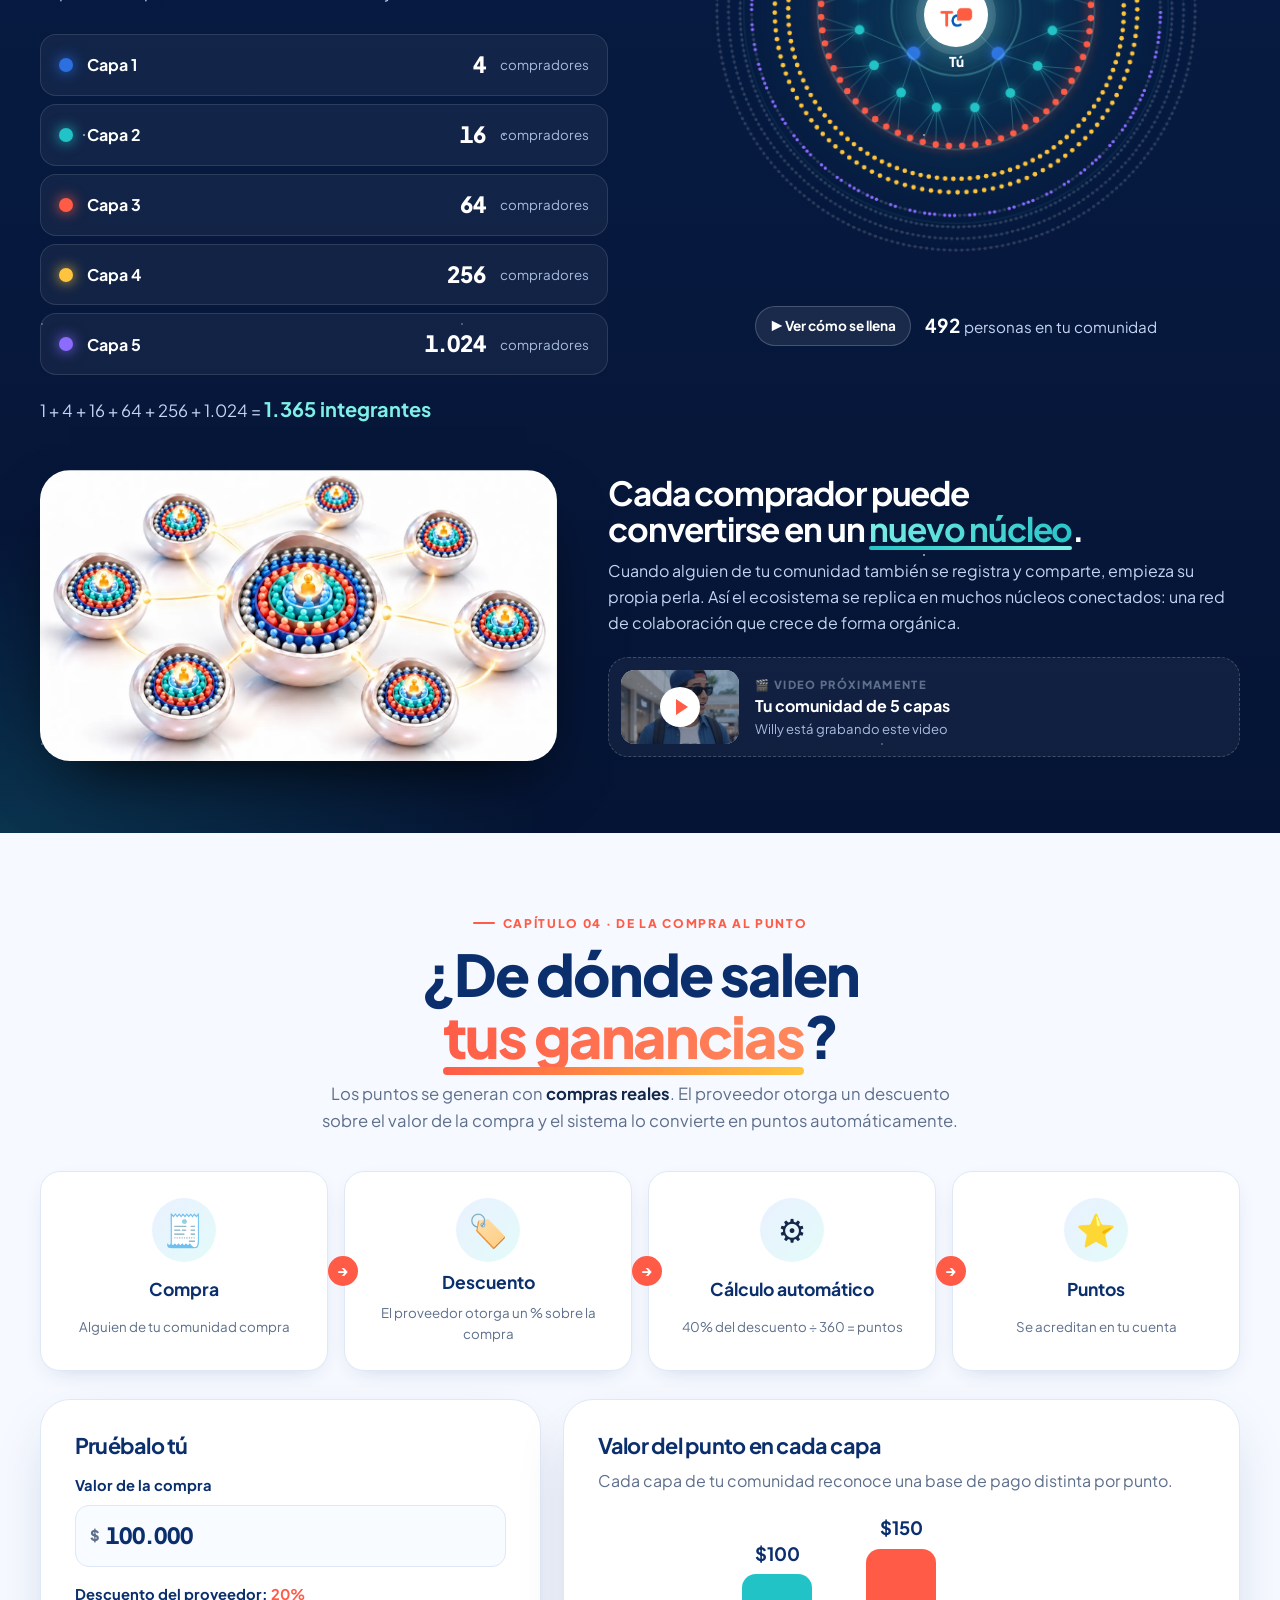
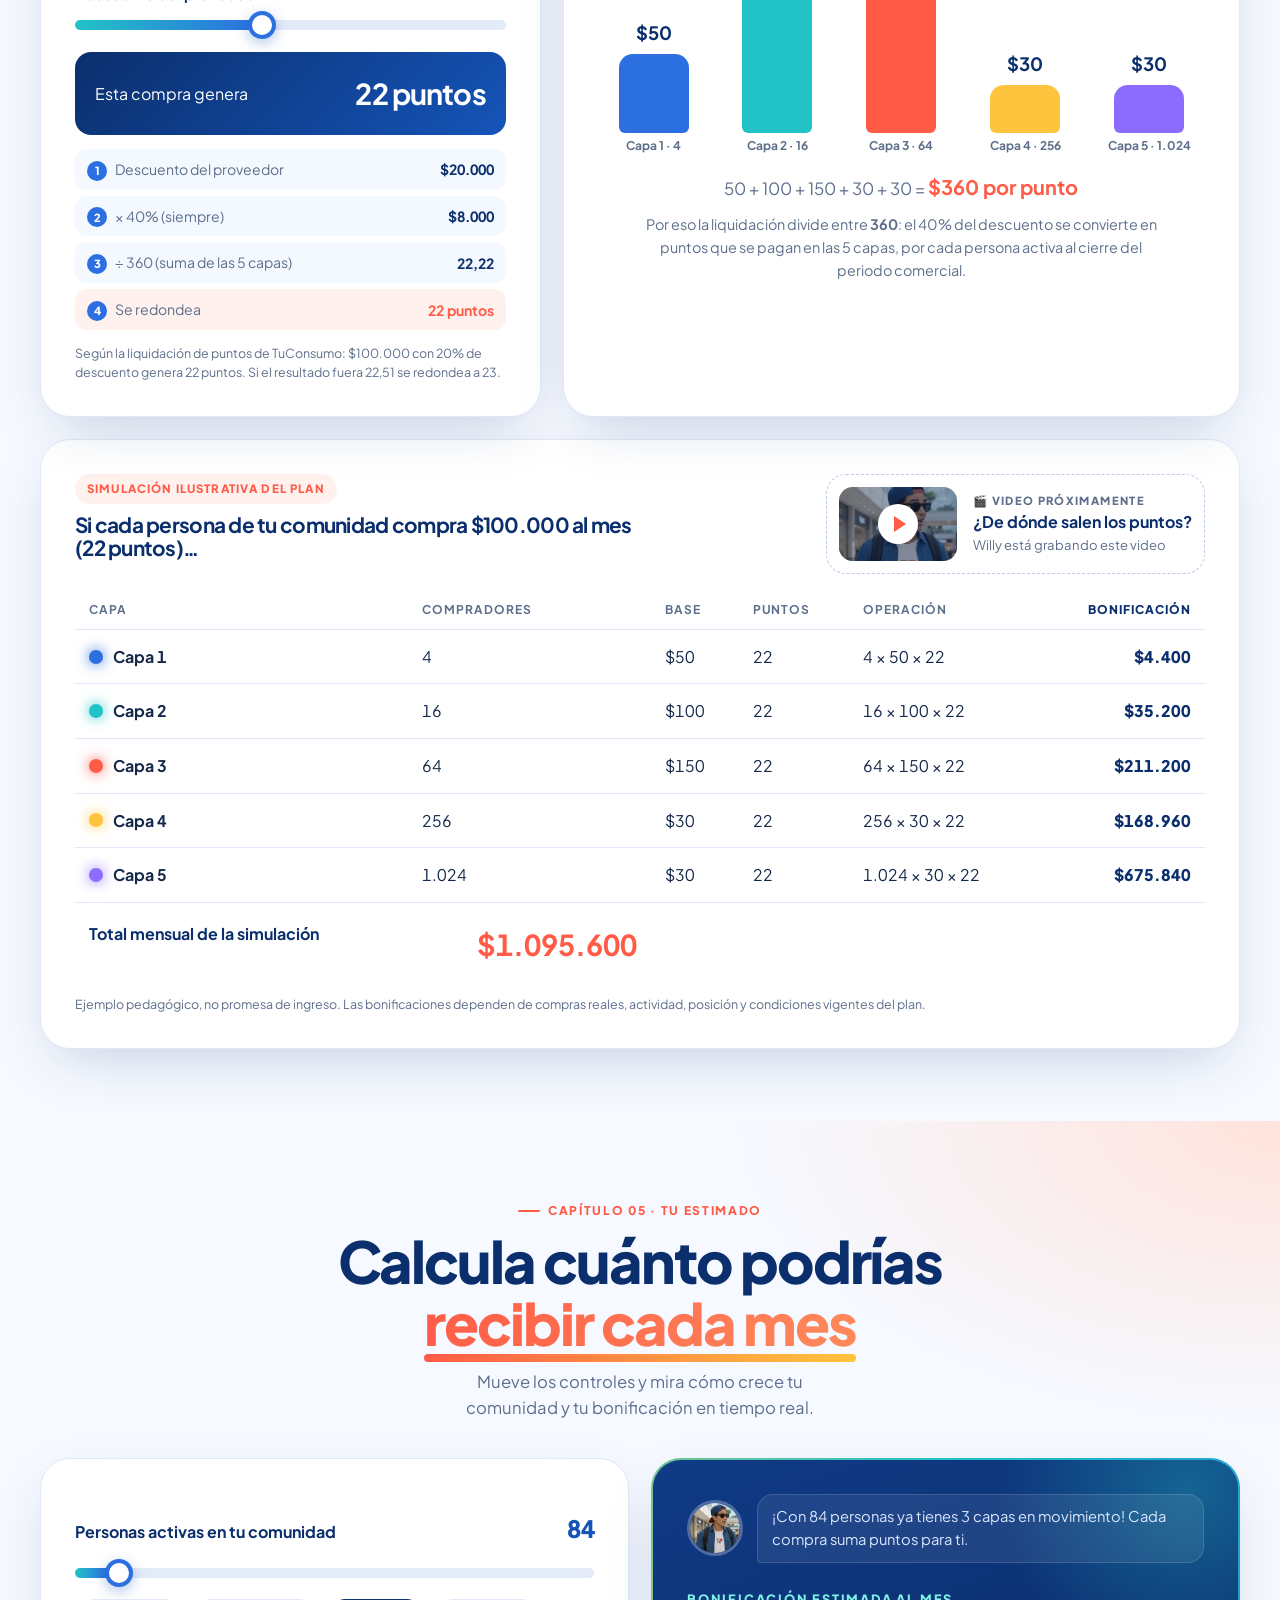
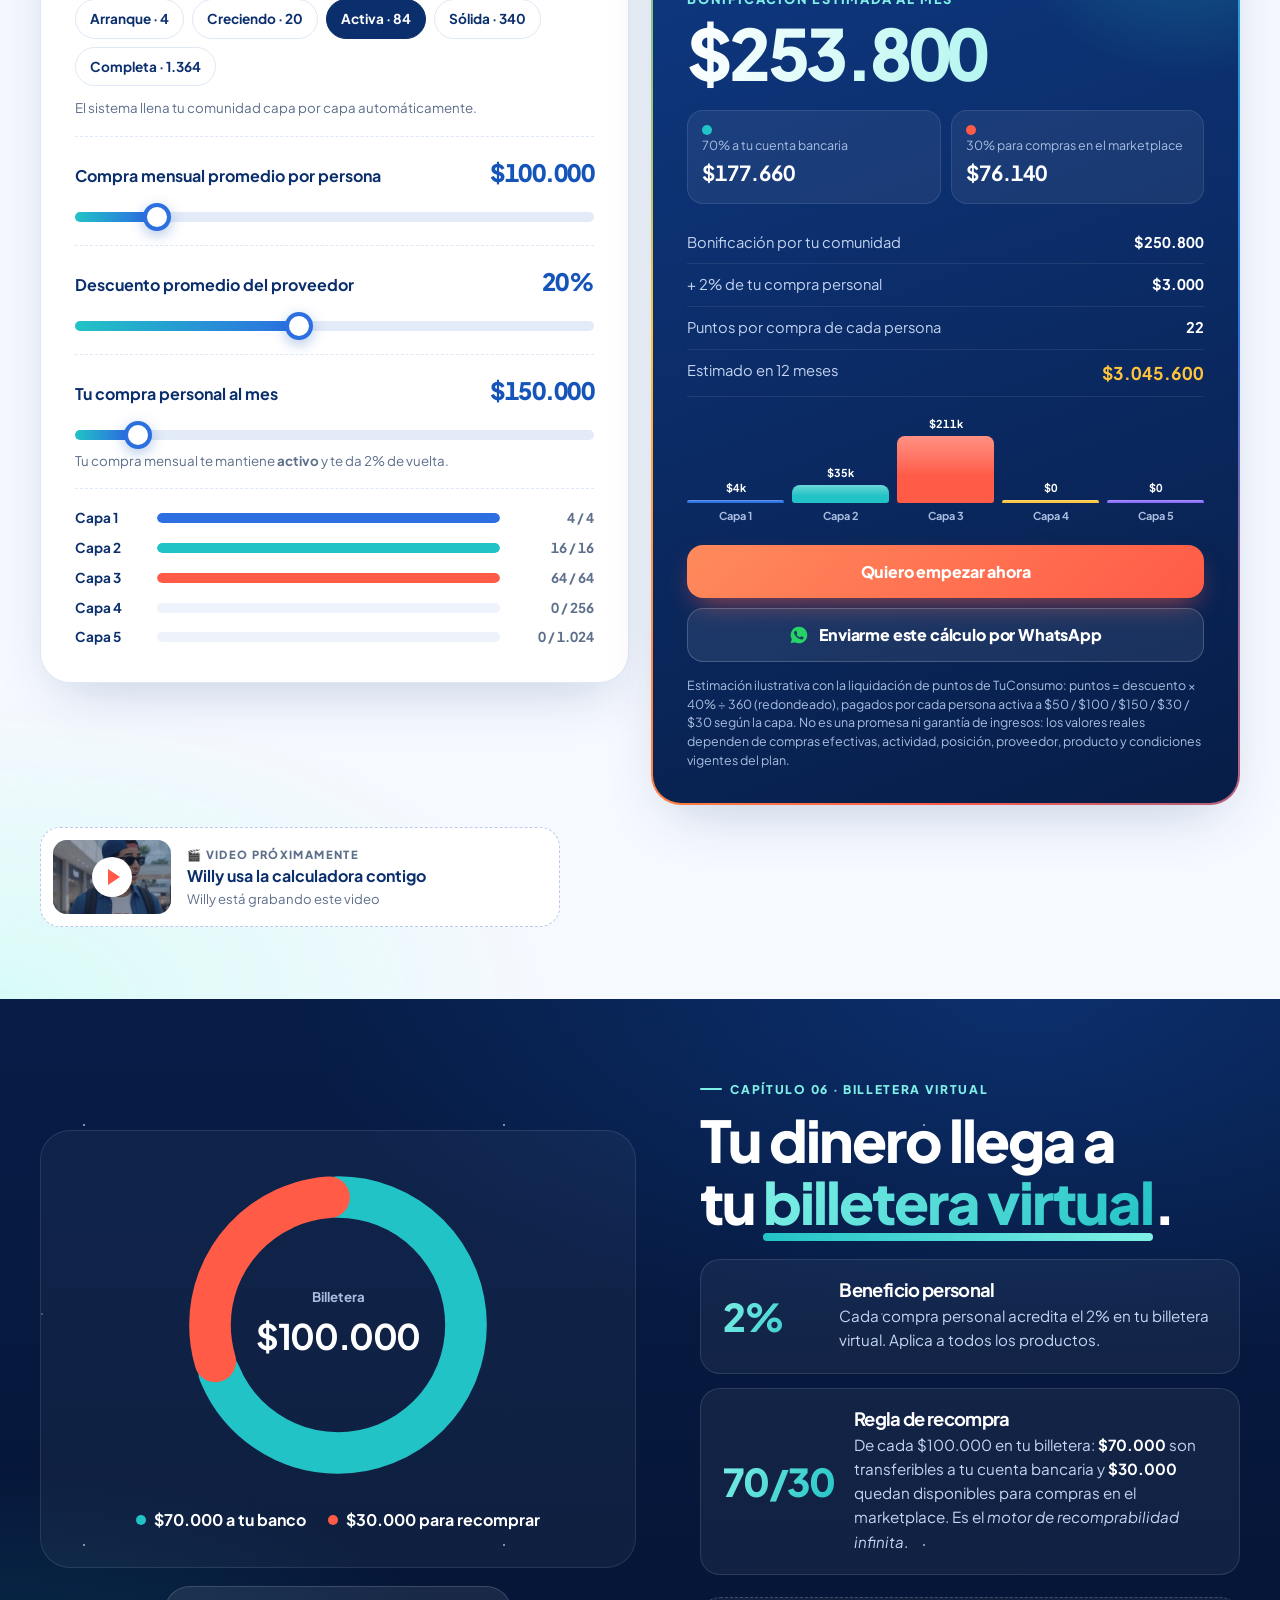
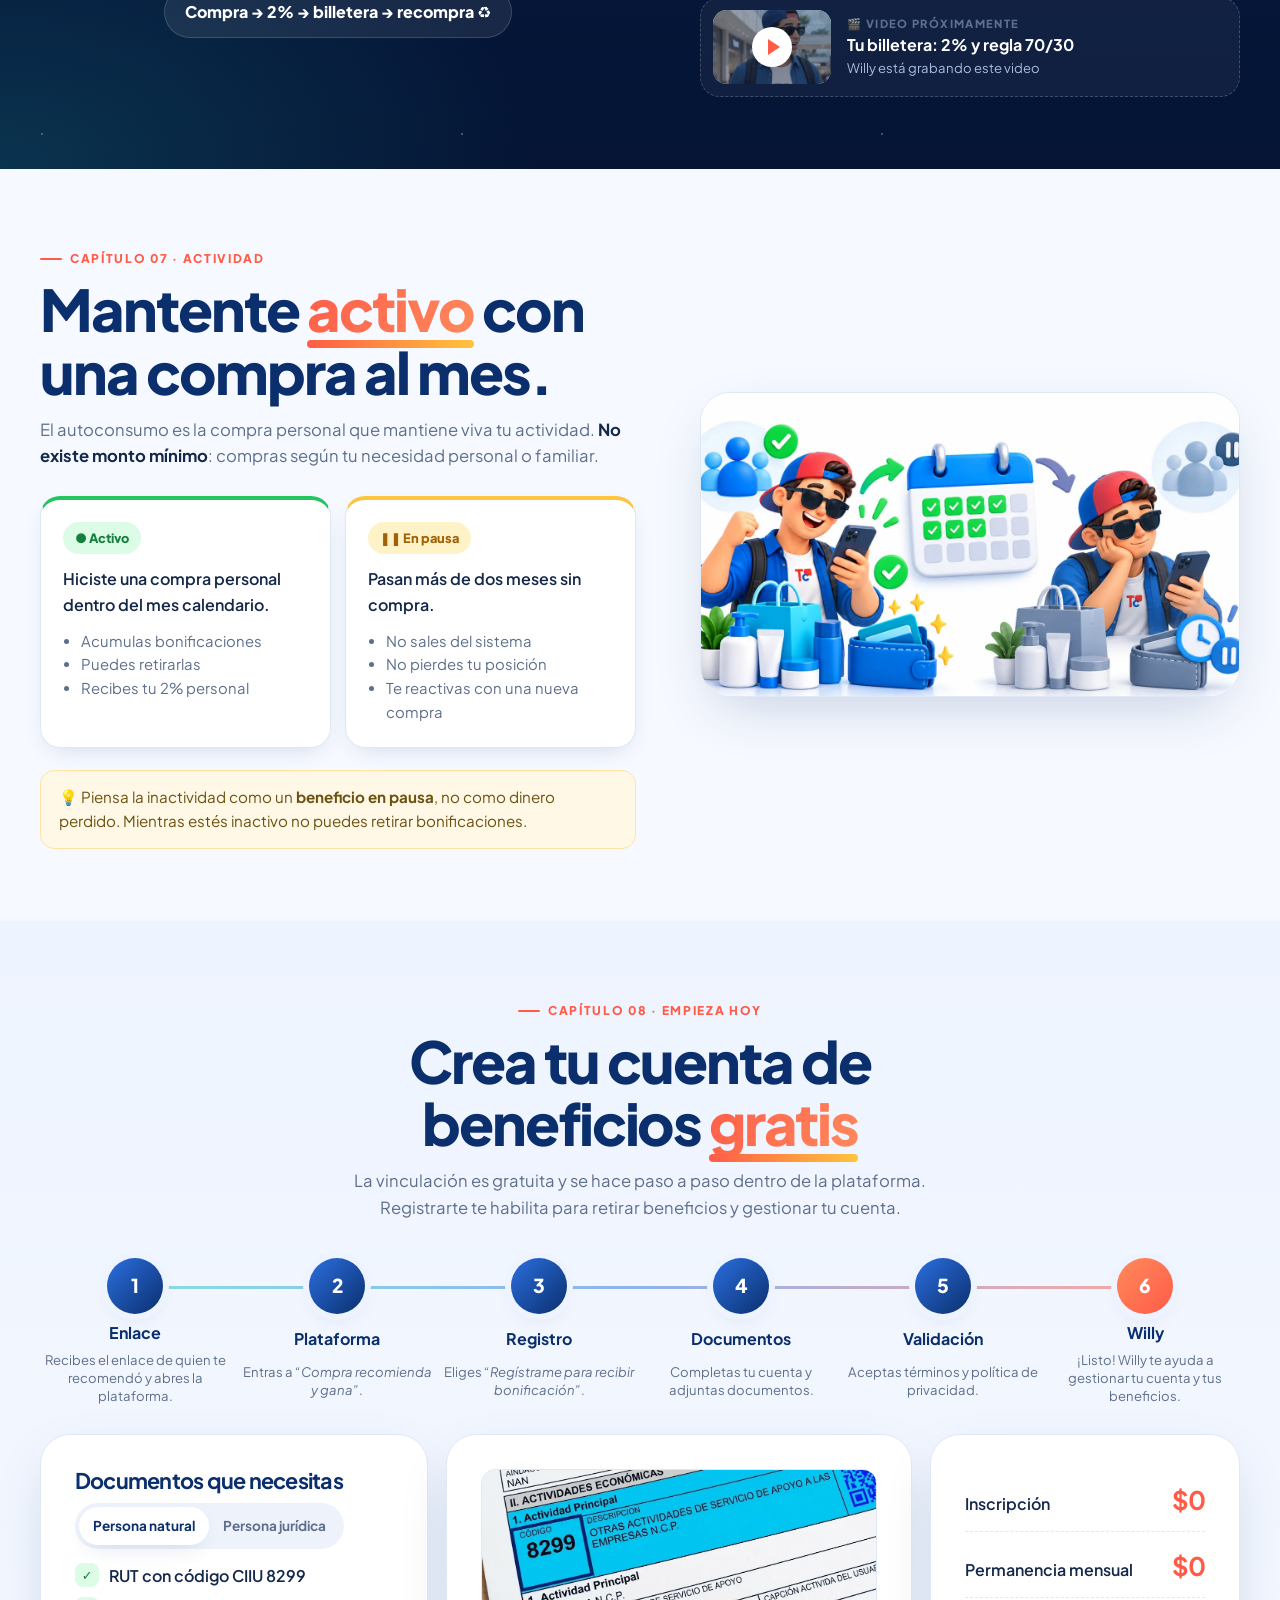
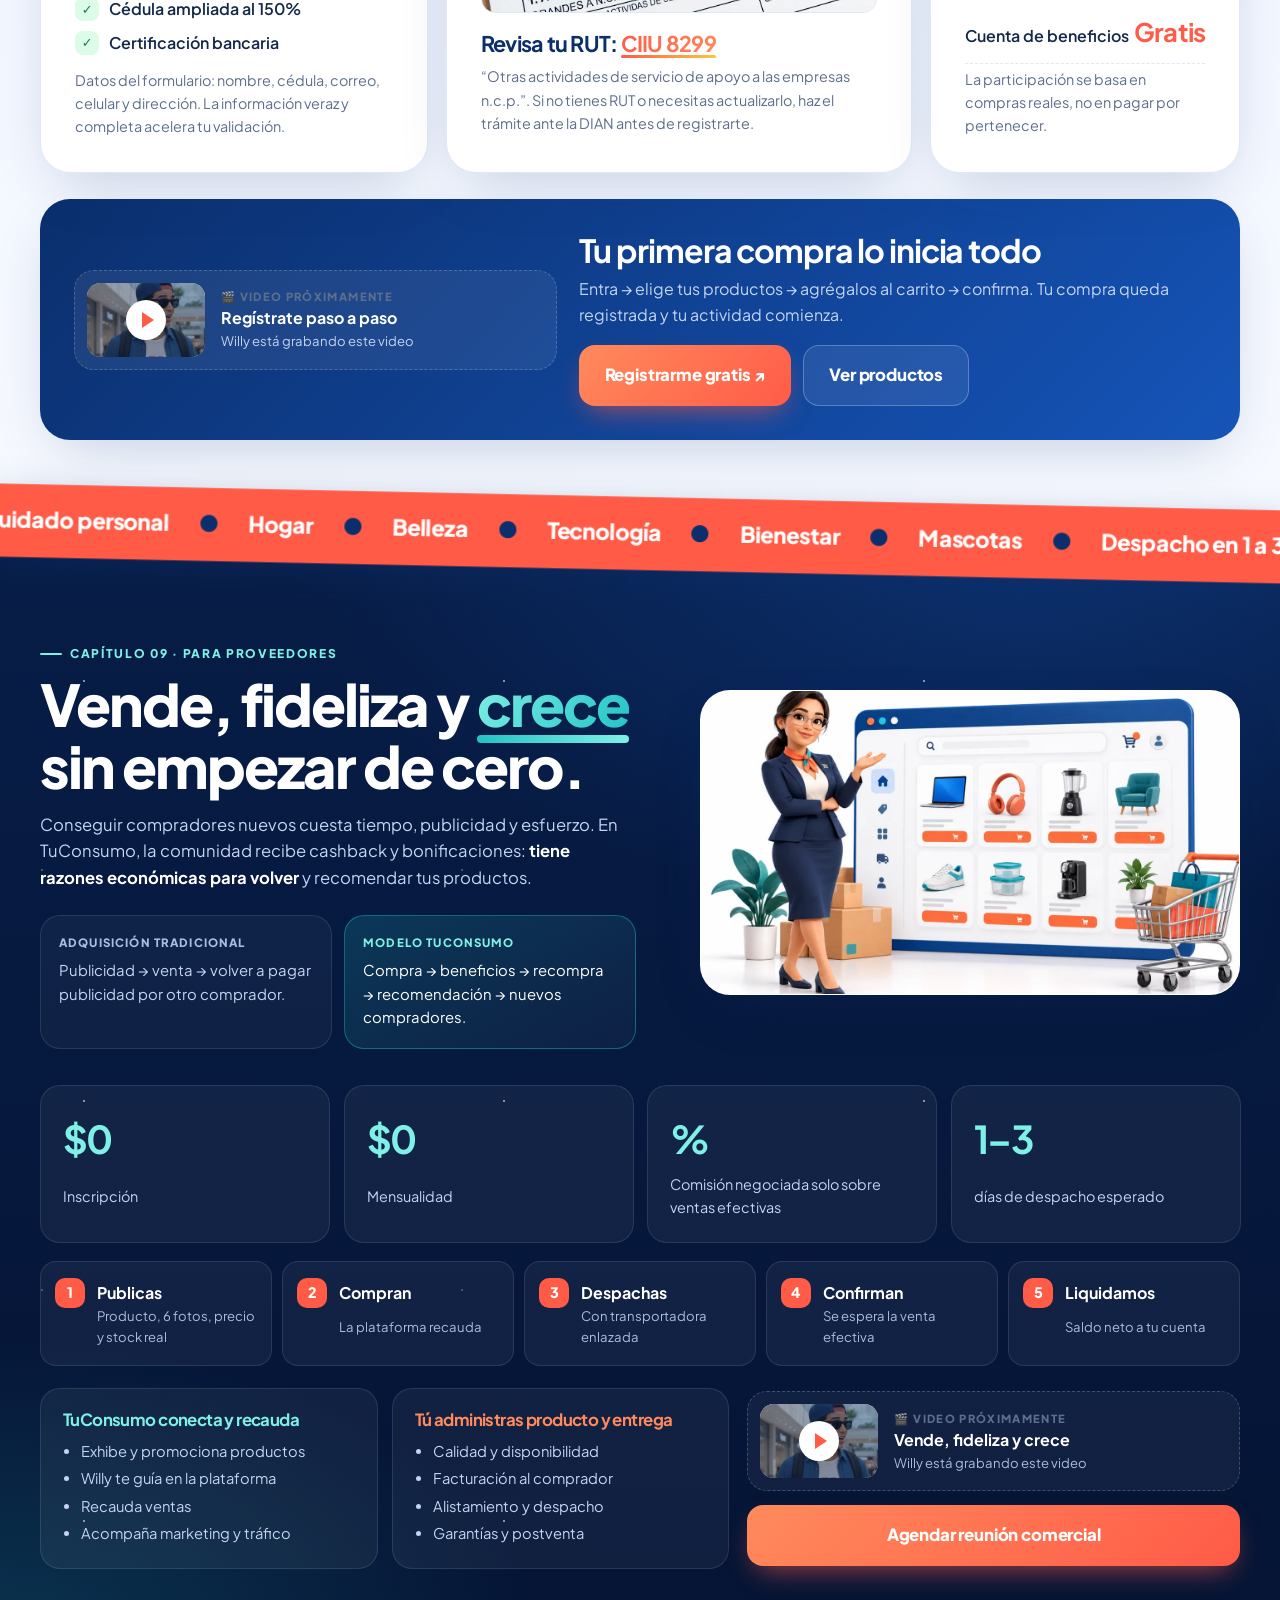
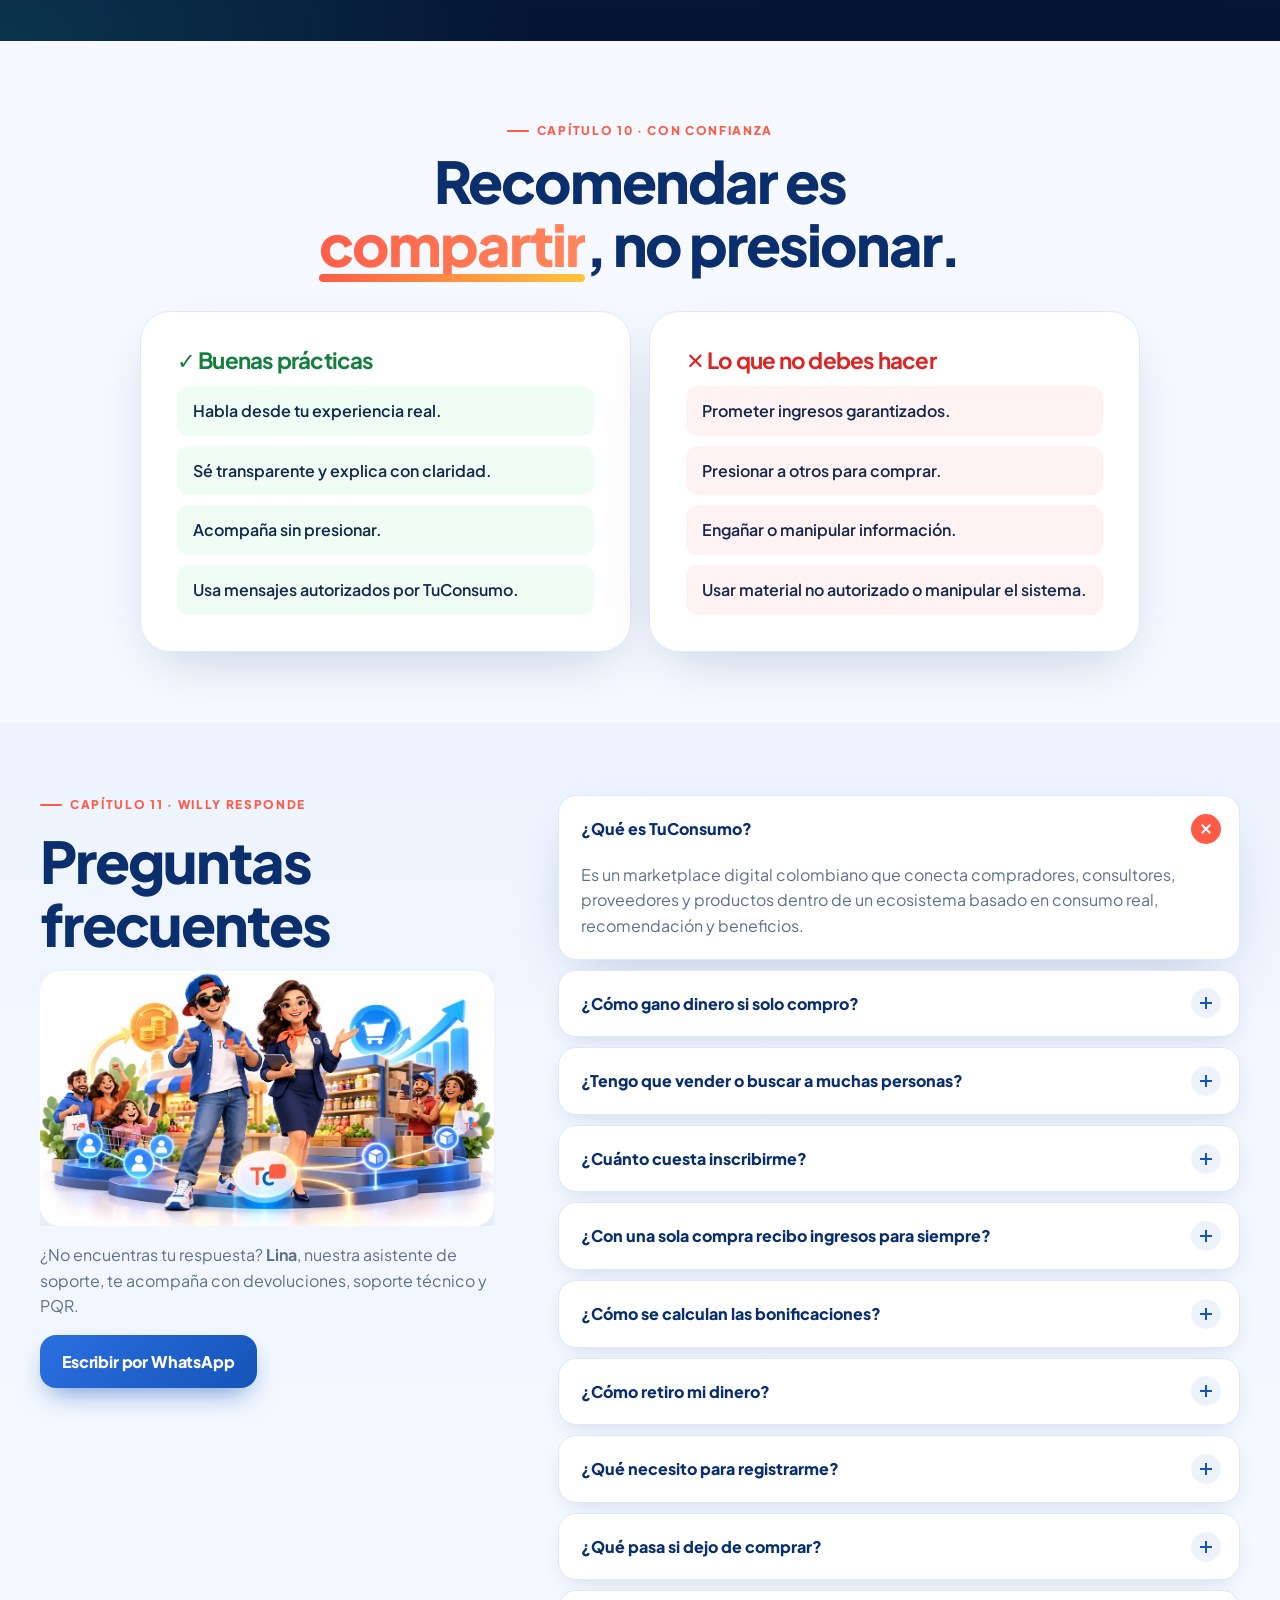
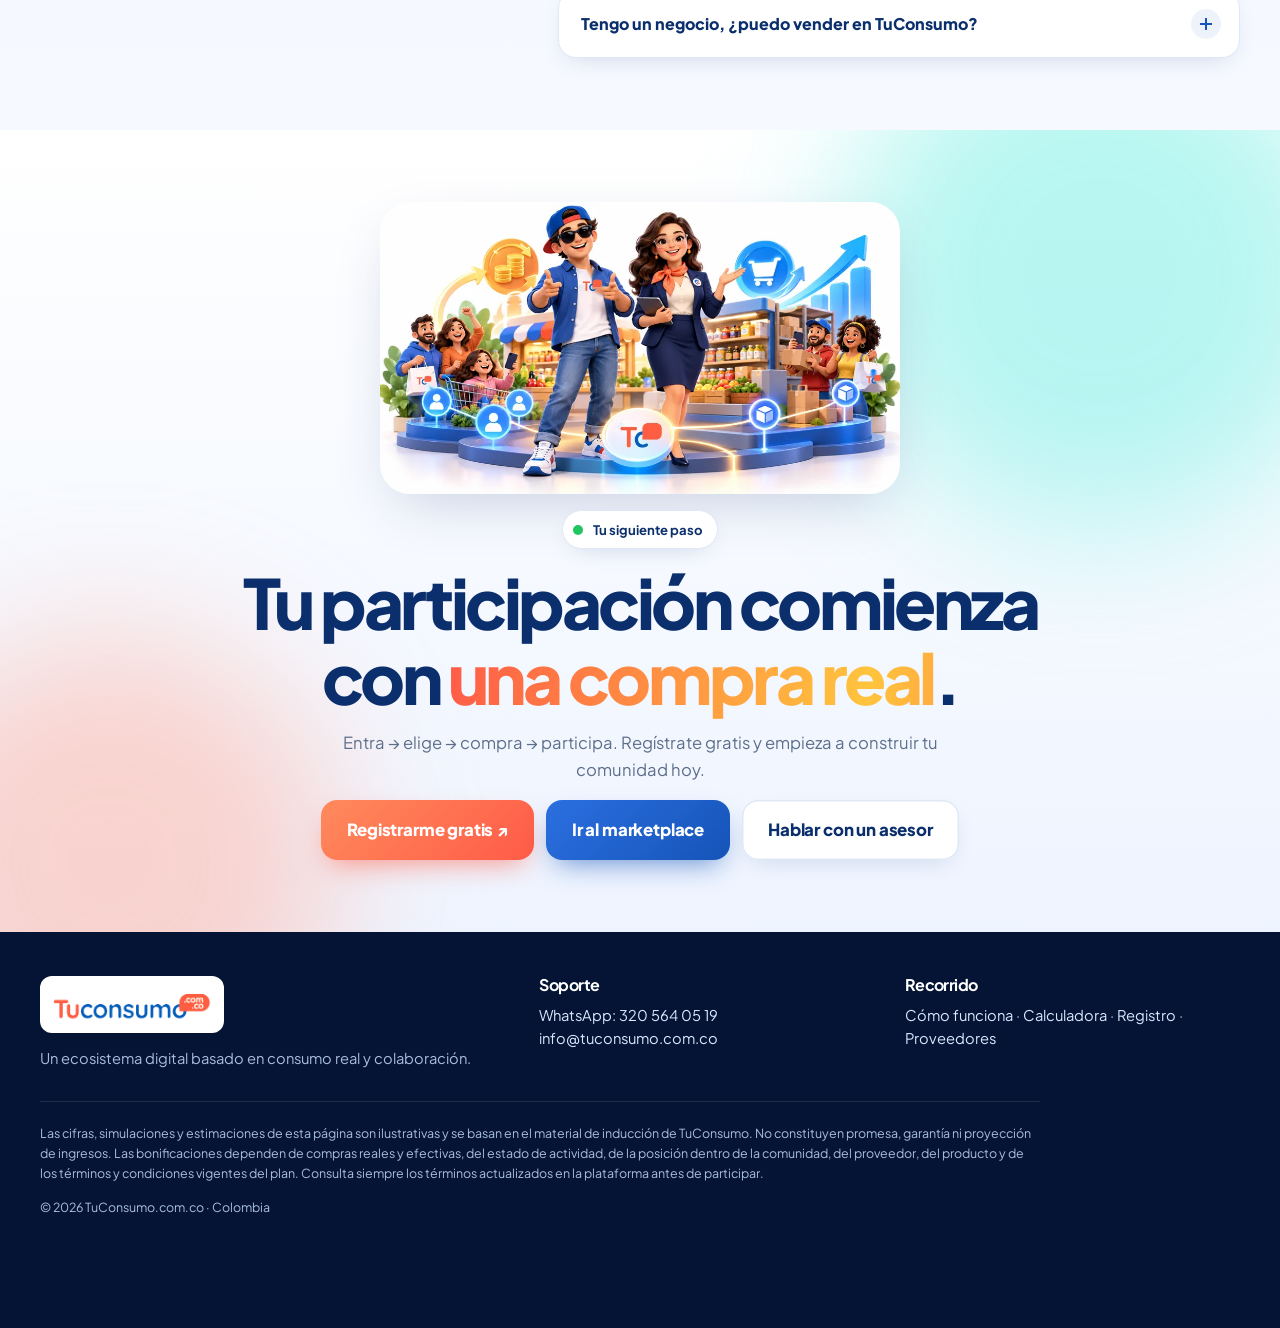
==== commit 6478e3f1: "Liquidación de puntos según documento de TuConsumo y ajustes de textos - Puntos = redondear(compra ×" ====
--- a/index.html
+++ b/index.html
@@ -235,7 +235,7 @@
     <ol class="flow reveal-stagger">
       <li><span class="flow__ic">🧾</span><b>Compra</b><small>Alguien de tu comunidad compra</small></li>
       <li><span class="flow__ic">🏷️</span><b>Descuento</b><small>El proveedor otorga un % sobre la compra</small></li>
-      <li><span class="flow__ic">⚙️</span><b>Cálculo automático</b><small>$1.000 de descuento = 1 punto</small></li>
+      <li><span class="flow__ic">⚙️</span><b>Cálculo automático</b><small>40% del descuento ÷ 360 = puntos</small></li>
       <li><span class="flow__ic">⭐</span><b>Puntos</b><small>Se acreditan en tu cuenta</small></li>
     </ol>
 
@@ -252,9 +252,15 @@
         </label>
         <div class="mini-calc__result">
           <span>Esta compra genera</span>
-          <b><span id="ptOut">20</span> puntos</b>
-        </div>
-        <p class="tiny">Ejemplo ilustrativo del material de inducción: $100.000 con 20% de descuento puede generar 20 puntos. La cantidad varía según proveedor y producto.</p>
+          <b><span id="ptOut">22</span> puntos</b>
+        </div>
+        <ol class="pt-steps" aria-label="Cómo se calcula">
+          <li><span>Descuento del proveedor</span><b id="ptStep1">$20.000</b></li>
+          <li><span>× 40% (siempre)</span><b id="ptStep2">$8.000</b></li>
+          <li><span>÷ 360 (suma de las 5 capas)</span><b id="ptStep3">22,22</b></li>
+          <li><span>Se redondea</span><b id="ptStep4">22 puntos</b></li>
+        </ol>
+        <p class="tiny">Según la liquidación de puntos de TuConsumo: $100.000 con 20% de descuento genera 22 puntos. Si el resultado fuera 22,51 se redondea a 23.</p>
       </div>
 
       <div class="base card reveal">
@@ -268,6 +274,7 @@
           <div class="bar" style="--v:20%"><span class="bar__fill l5"></span><b>$30</b><small>Capa 5 · 1.024</small></div>
         </div>
         <p class="formula formula--dark">50 + 100 + 150 + 30 + 30 = <b>$360 por punto</b></p>
+        <p class="muted small base__note">Por eso la liquidación divide entre <b>360</b>: el 40% del descuento se convierte en puntos que se pagan en las 5 capas, por cada persona activa al cierre del periodo comercial.</p>
       </div>
     </div>
 
@@ -275,7 +282,7 @@
       <div class="sim__head">
         <div>
           <span class="tag">Simulación ilustrativa del plan</span>
-          <h3>Si cada persona de tu comunidad compra <b>$100.000</b> al mes (20 puntos)…</h3>
+          <h3>Si cada persona de tu comunidad compra <b>$100.000</b> al mes (22 puntos)…</h3>
         </div>
         <div class="video-slot video-slot--inline" data-video="puntos"></div>
       </div>
@@ -283,13 +290,13 @@
       <table class="sim__table">
         <thead><tr><th>Capa</th><th>Compradores</th><th>Base</th><th>Puntos</th><th>Operación</th><th>Bonificación</th></tr></thead>
         <tbody>
-          <tr><td><i class="layer__dot l1"></i>Capa 1</td><td>4</td><td>$50</td><td>20</td><td>4 × 50 × 20</td><td>$4.000</td></tr>
-          <tr><td><i class="layer__dot l2"></i>Capa 2</td><td>16</td><td>$100</td><td>20</td><td>16 × 100 × 20</td><td>$32.000</td></tr>
-          <tr><td><i class="layer__dot l3"></i>Capa 3</td><td>64</td><td>$150</td><td>20</td><td>64 × 150 × 20</td><td>$192.000</td></tr>
-          <tr><td><i class="layer__dot l4"></i>Capa 4</td><td>256</td><td>$30</td><td>20</td><td>256 × 30 × 20</td><td>$153.600</td></tr>
-          <tr><td><i class="layer__dot l5"></i>Capa 5</td><td>1.024</td><td>$30</td><td>20</td><td>1.024 × 30 × 20</td><td>$614.400</td></tr>
+          <tr><td><i class="layer__dot l1"></i>Capa 1</td><td>4</td><td>$50</td><td>22</td><td>4 × 50 × 22</td><td>$4.400</td></tr>
+          <tr><td><i class="layer__dot l2"></i>Capa 2</td><td>16</td><td>$100</td><td>22</td><td>16 × 100 × 22</td><td>$35.200</td></tr>
+          <tr><td><i class="layer__dot l3"></i>Capa 3</td><td>64</td><td>$150</td><td>22</td><td>64 × 150 × 22</td><td>$211.200</td></tr>
+          <tr><td><i class="layer__dot l4"></i>Capa 4</td><td>256</td><td>$30</td><td>22</td><td>256 × 30 × 22</td><td>$168.960</td></tr>
+          <tr><td><i class="layer__dot l5"></i>Capa 5</td><td>1.024</td><td>$30</td><td>22</td><td>1.024 × 30 × 22</td><td>$675.840</td></tr>
         </tbody>
-        <tfoot><tr><td colspan="5">Total mensual de la simulación</td><td><b data-count="996000" data-prefix="$">$996.000</b></td></tr></tfoot>
+        <tfoot><tr><td colspan="5">Total mensual de la simulación</td><td><b data-count="1095600" data-prefix="$">$1.095.600</b></td></tr></tfoot>
       </table>
       </div>
       <p class="tiny">Ejemplo pedagógico, no promesa de ingreso. Las bonificaciones dependen de compras reales, actividad, posición y condiciones vigentes del plan.</p>
@@ -311,7 +318,7 @@
       <div class="calc__inputs card">
         <div class="calc__group">
           <div class="calc__label">
-            <span>Personas en tu comunidad</span>
+            <span>Personas activas en tu comunidad</span>
             <output id="cMembersOut">84</output>
           </div>
           <input type="range" id="cMembers" min="0" max="1364" step="1" value="84" aria-describedby="cMembersHelp">
@@ -369,7 +376,7 @@
             Enviarme este cálculo por WhatsApp
           </a>
         </div>
-        <p class="tiny tiny--light">Estimación ilustrativa basada en el material de inducción de TuConsumo (bases por punto $50 / $100 / $150 / $30 / $30). No es una promesa ni garantía de ingresos: los valores reales dependen de compras efectivas, actividad, posición, proveedor, producto y condiciones vigentes del plan.</p>
+        <p class="tiny tiny--light">Estimación ilustrativa con la liquidación de puntos de TuConsumo: puntos = descuento × 40% ÷ 360 (redondeado), pagados por cada persona activa a $50 / $100 / $150 / $30 / $30 según la capa. No es una promesa ni garantía de ingresos: los valores reales dependen de compras efectivas, actividad, posición, proveedor, producto y condiciones vigentes del plan.</p>
       </div>
     </div>
     <div class="calc__video reveal"><div class="video-slot" data-video="calculadora"></div></div>
@@ -458,7 +465,7 @@
       <li><span>3</span><b>Registro</b><small>Eliges <i>“Regístrame para recibir bonificación”</i>.</small></li>
       <li><span>4</span><b>Documentos</b><small>Completas tu cuenta y adjuntas documentos.</small></li>
       <li><span>5</span><b>Validación</b><small>Aceptas términos y política de privacidad.</small></li>
-      <li><span>6</span><b>BackOffice</b><small>¡Listo! Gestionas tu cuenta y tus beneficios.</small></li>
+      <li><span>6</span><b>Willy</b><small>¡Listo! Willy te ayuda a gestionar tu cuenta y tus beneficios.</small></li>
     </ol>
 
     <div class="reg-grid">
@@ -520,7 +527,7 @@
     <div class="split">
       <div class="split__copy">
         <span class="eyebrow eyebrow--light reveal">Capítulo 09 · Para proveedores</span>
-        <h2 class="title title--light reveal">Vende, fideliza y <span class="hl hl--teal">vuelve a vender</span> sin empezar de cero.</h2>
+        <h2 class="title title--light reveal">Vende, fideliza y <span class="hl hl--teal">crece</span> sin empezar de cero.</h2>
         <p class="lead lead--light reveal">Conseguir compradores nuevos cuesta tiempo, publicidad y esfuerzo. En TuConsumo, la comunidad recibe cashback y bonificaciones: <b>tiene razones económicas para volver</b> y recomendar tus productos.</p>
         <div class="vs reveal">
           <div class="vs__col"><small>Adquisición tradicional</small><p>Publicidad → venta → volver a pagar publicidad por otro comprador.</p></div>
@@ -549,7 +556,7 @@
 
     <div class="prov-bottom">
       <div class="who reveal">
-        <div><h4>TuConsumo conecta y recauda</h4><ul><li>Exhibe y promociona productos</li><li>Facilita la plataforma y el BackOffice</li><li>Recauda ventas</li><li>Acompaña marketing y tráfico</li></ul></div>
+        <div><h4>TuConsumo conecta y recauda</h4><ul><li>Exhibe y promociona productos</li><li>Willy te guía en la plataforma</li><li>Recauda ventas</li><li>Acompaña marketing y tráfico</li></ul></div>
         <div><h4>Tú administras producto y entrega</h4><ul><li>Calidad y disponibilidad</li><li>Facturación al comprador</li><li>Alistamiento y despacho</li><li>Garantías y postventa</li></ul></div>
       </div>
       <div class="prov-cta reveal">
@@ -598,11 +605,11 @@
       <details><summary>¿Tengo que vender o buscar a muchas personas?</summary><p>No. El sistema ubica automáticamente a las personas en tu comunidad (4 por núcleo). Puedes comprar para ti, compartir tu experiencia y decidir hasta dónde participar. Recomendar debe ser natural y sin presión.</p></details>
       <details><summary>¿Cuánto cuesta inscribirme?</summary><p>Nada. La inscripción cuesta $0 y no hay mensualidad obligatoria. La participación se basa en compras reales.</p></details>
       <details><summary>¿Con una sola compra recibo ingresos para siempre?</summary><p>No. La primera compra inicia tu participación, pero para retirar bonificaciones debes mantenerte activo con una compra personal en el mes. Los beneficios dependen de compras reales, actividad y condiciones vigentes del plan.</p></details>
-      <details><summary>¿Cómo se calculan las bonificaciones?</summary><p>Cada compra genera puntos según el descuento del proveedor ($1.000 de descuento = 1 punto, aprox.). Cada punto se paga según la capa: $50 (capa 1), $100 (capa 2), $150 (capa 3), $30 (capas 4 y 5). Los montos pueden variar según producto, proveedor y reglas del sistema.</p></details>
+      <details><summary>¿Cómo se calculan las bonificaciones?</summary><p>Cada compra genera puntos a partir del descuento del proveedor: el descuento se multiplica por 40% y se divide entre 360, redondeando (ej.: $100.000 con 20% → $20.000 × 40% = $8.000 ÷ 360 = 22 puntos). Esos puntos se pagan por cada persona activa según la capa: $50 (capa 1), $100 (capa 2), $150 (capa 3), $30 (capas 4 y 5). Los montos pueden variar según producto, proveedor y reglas del sistema.</p></details>
       <details><summary>¿Cómo retiro mi dinero?</summary><p>Tus bonificaciones llegan a tu billetera virtual: el 70% es transferible a tu cuenta bancaria y el 30% queda disponible para compras en el marketplace.</p></details>
       <details><summary>¿Qué necesito para registrarme?</summary><p>Completar el formulario y adjuntar RUT (con CIIU 8299), cédula al 150% y certificación bancaria. Si eres persona jurídica, también Cámara de Comercio y cédula del representante legal.</p></details>
       <details><summary>¿Qué pasa si dejo de comprar?</summary><p>Si pasan más de dos meses sin compra quedas inactivo: no sales del sistema ni pierdes tu posición, pero no puedes retirar bonificaciones hasta reactivarte con una nueva compra.</p></details>
-      <details><summary>Tengo un negocio, ¿puedo vender en TuConsumo?</summary><p>Sí. No pagas inscripción ni mensualidad; la comisión se negocia y se aplica solo sobre ventas efectivas. Agenda una reunión comercial y te acompañamos con el contrato, el BackOffice y la capacitación.</p></details>
+      <details><summary>Tengo un negocio, ¿puedo vender en TuConsumo?</summary><p>Sí. No pagas inscripción ni mensualidad; la comisión se negocia y se aplica solo sobre ventas efectivas. Agenda una reunión comercial y Willy te acompaña con el contrato, la plataforma y la capacitación.</p></details>
     </div>
   </div>
 </section>
--- a/assets/css/styles.css
+++ b/assets/css/styles.css
@@ -886,3 +886,12 @@
   .final__media{width:100%}
   .footer{padding:36px 0 96px}
 }
+
+/* Desglose de la liquidación de puntos */
+.pt-steps{list-style:none;padding:0;margin:14px 0 0;display:grid;gap:6px;counter-reset:pt}
+.pt-steps li{counter-increment:pt;display:flex;justify-content:space-between;align-items:center;gap:10px;padding:9px 12px;border-radius:12px;background:#f4f8ff;font-size:.88rem;color:var(--muted);transition:transform .3s var(--spring),background .3s}
+.pt-steps li:hover{transform:translateX(6px);background:#eaf1ff}
+.pt-steps li span::before{content:counter(pt);display:inline-grid;place-items:center;width:20px;height:20px;margin-right:8px;border-radius:50%;background:var(--blue-2);color:#fff;font-size:.7rem;font-weight:800}
+.pt-steps li b{color:var(--navy);font-variant-numeric:tabular-nums;white-space:nowrap}
+.pt-steps li:last-child{background:#fff1ee}.pt-steps li:last-child b{color:var(--coral)}
+.base__note{text-align:center;max-width:520px;margin:10px auto 0}
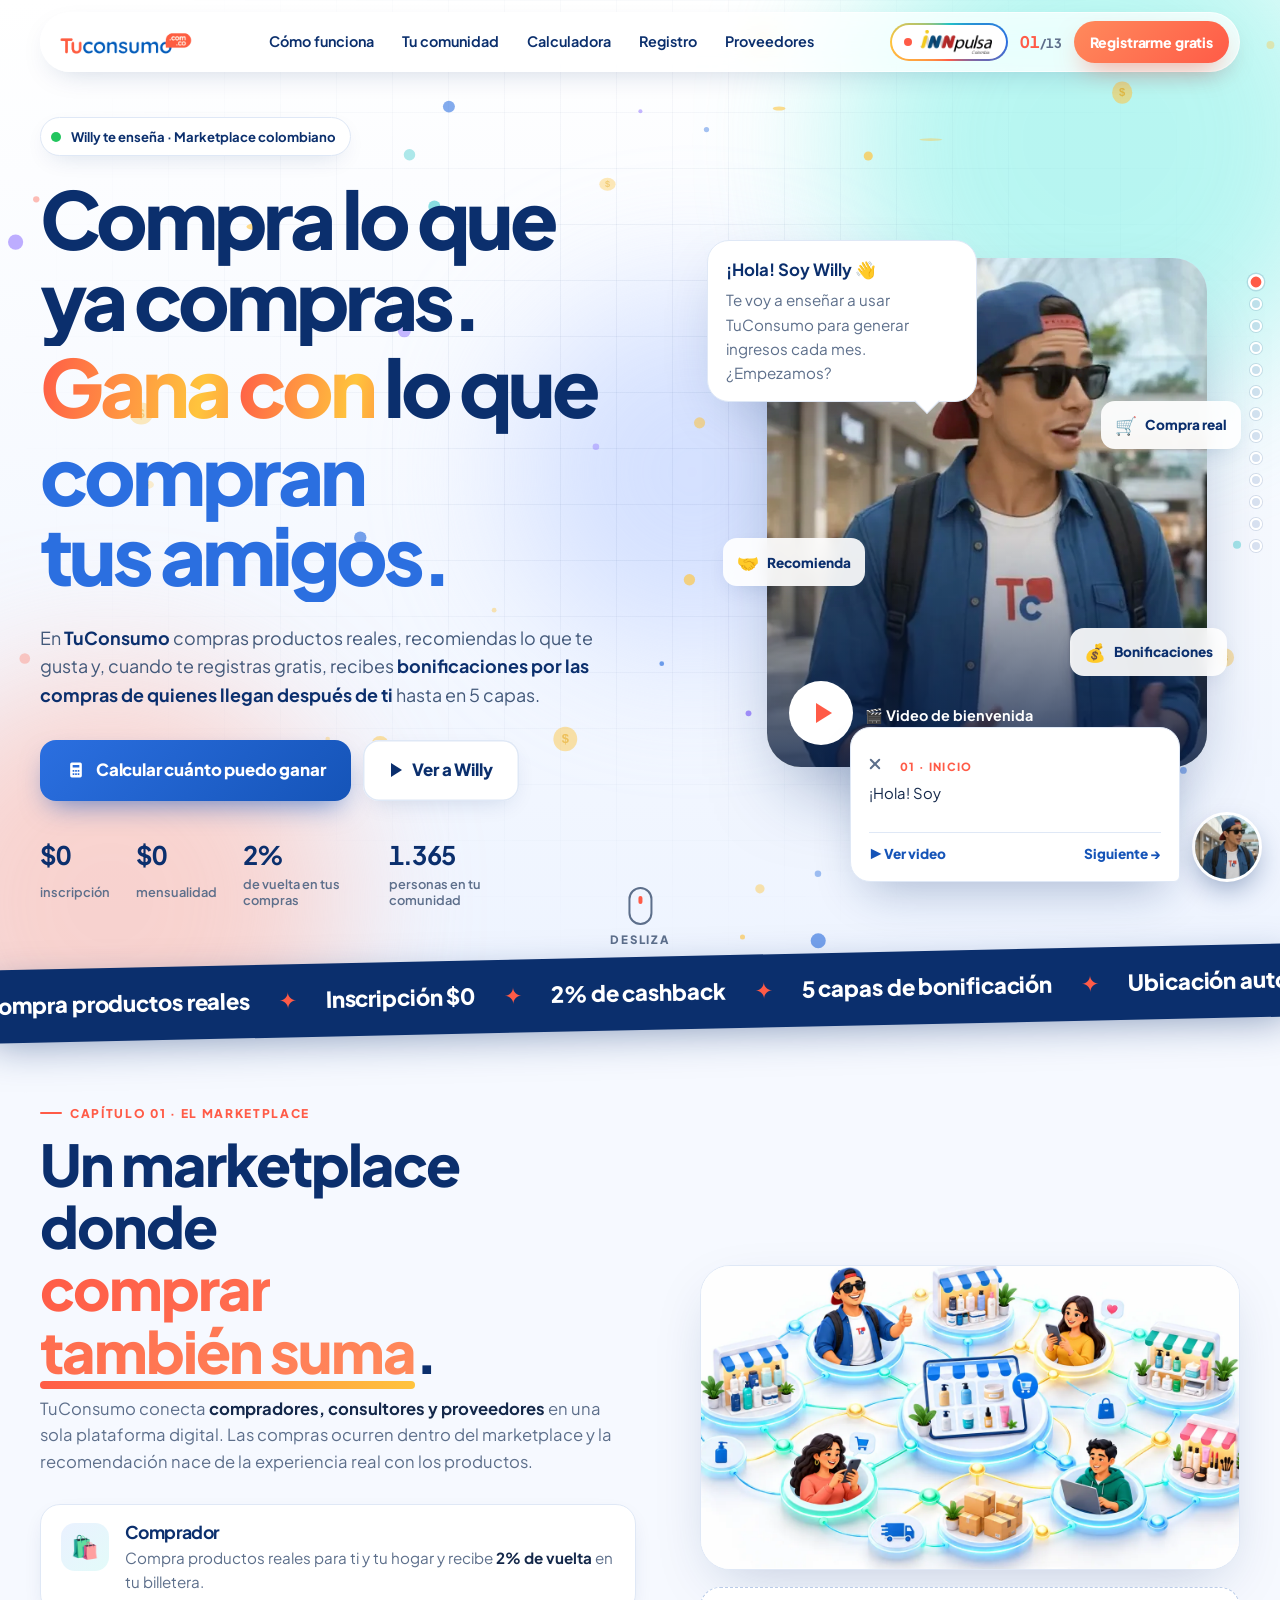
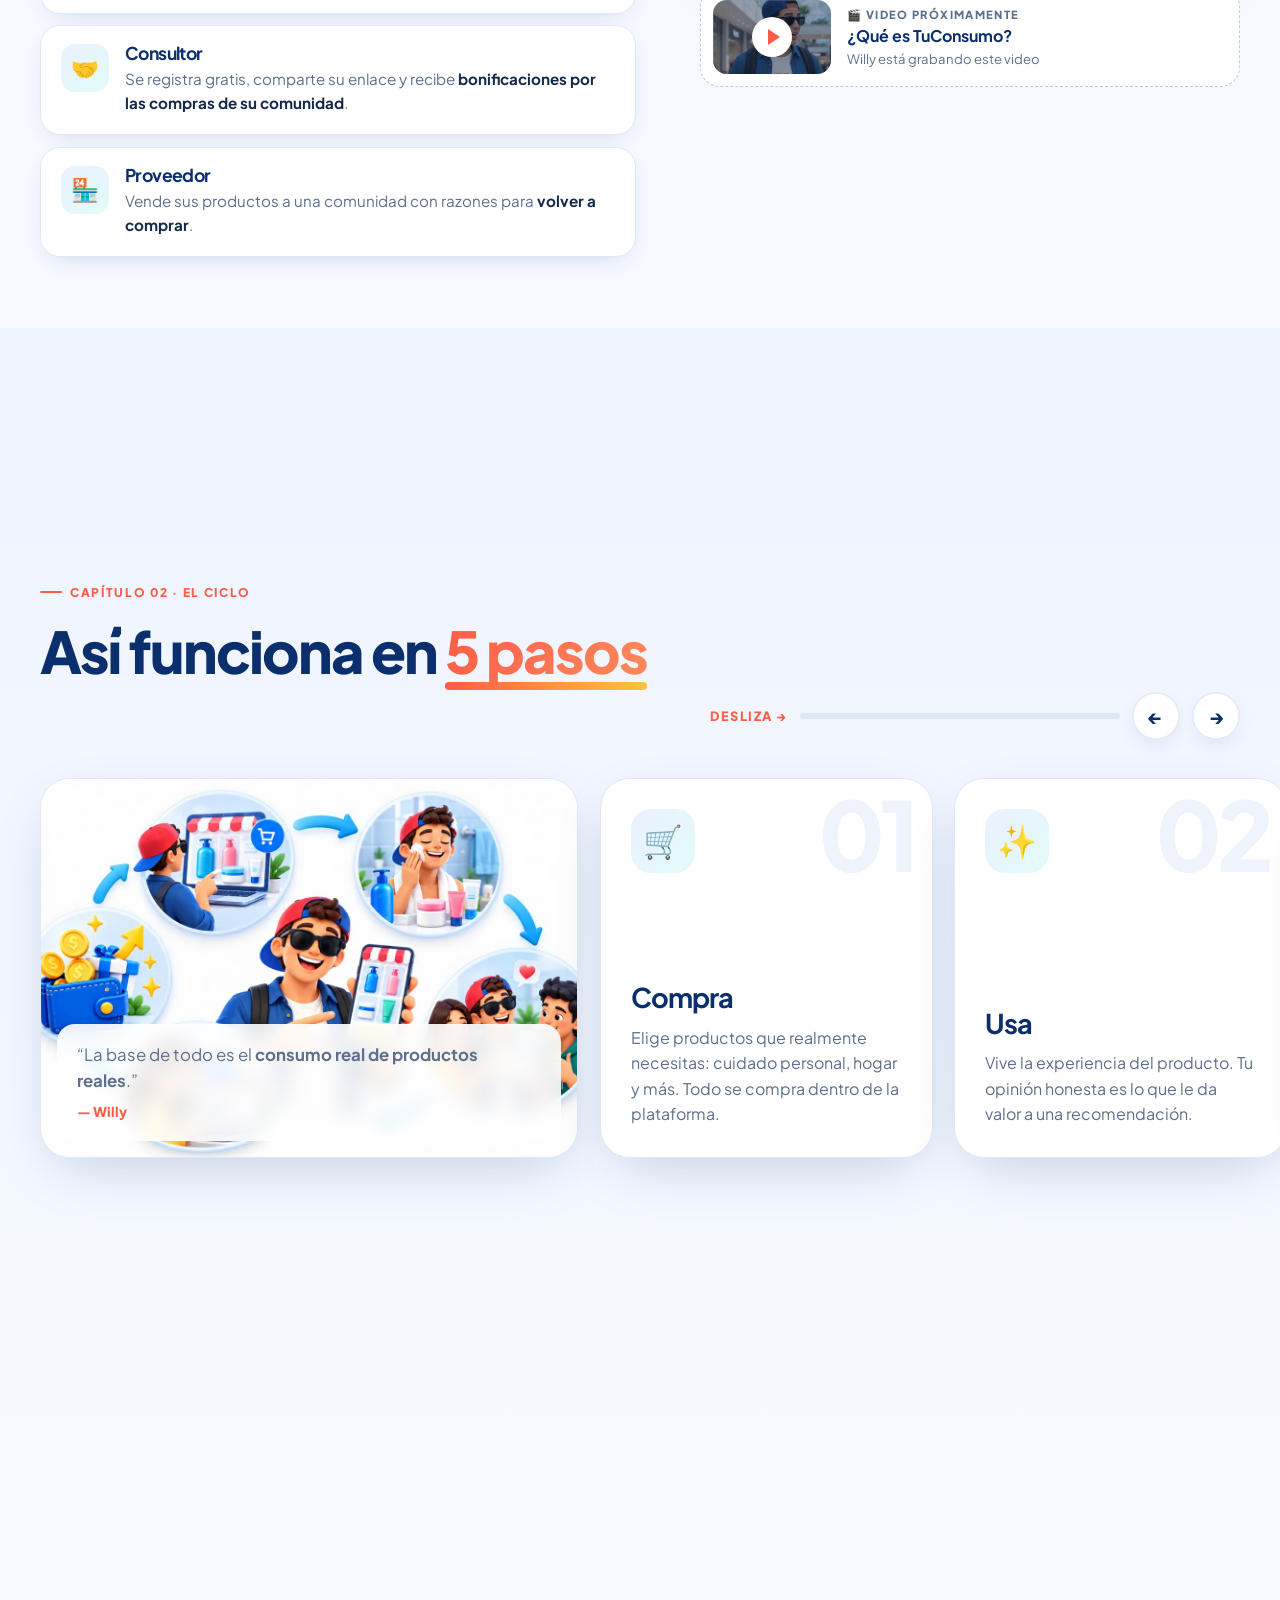
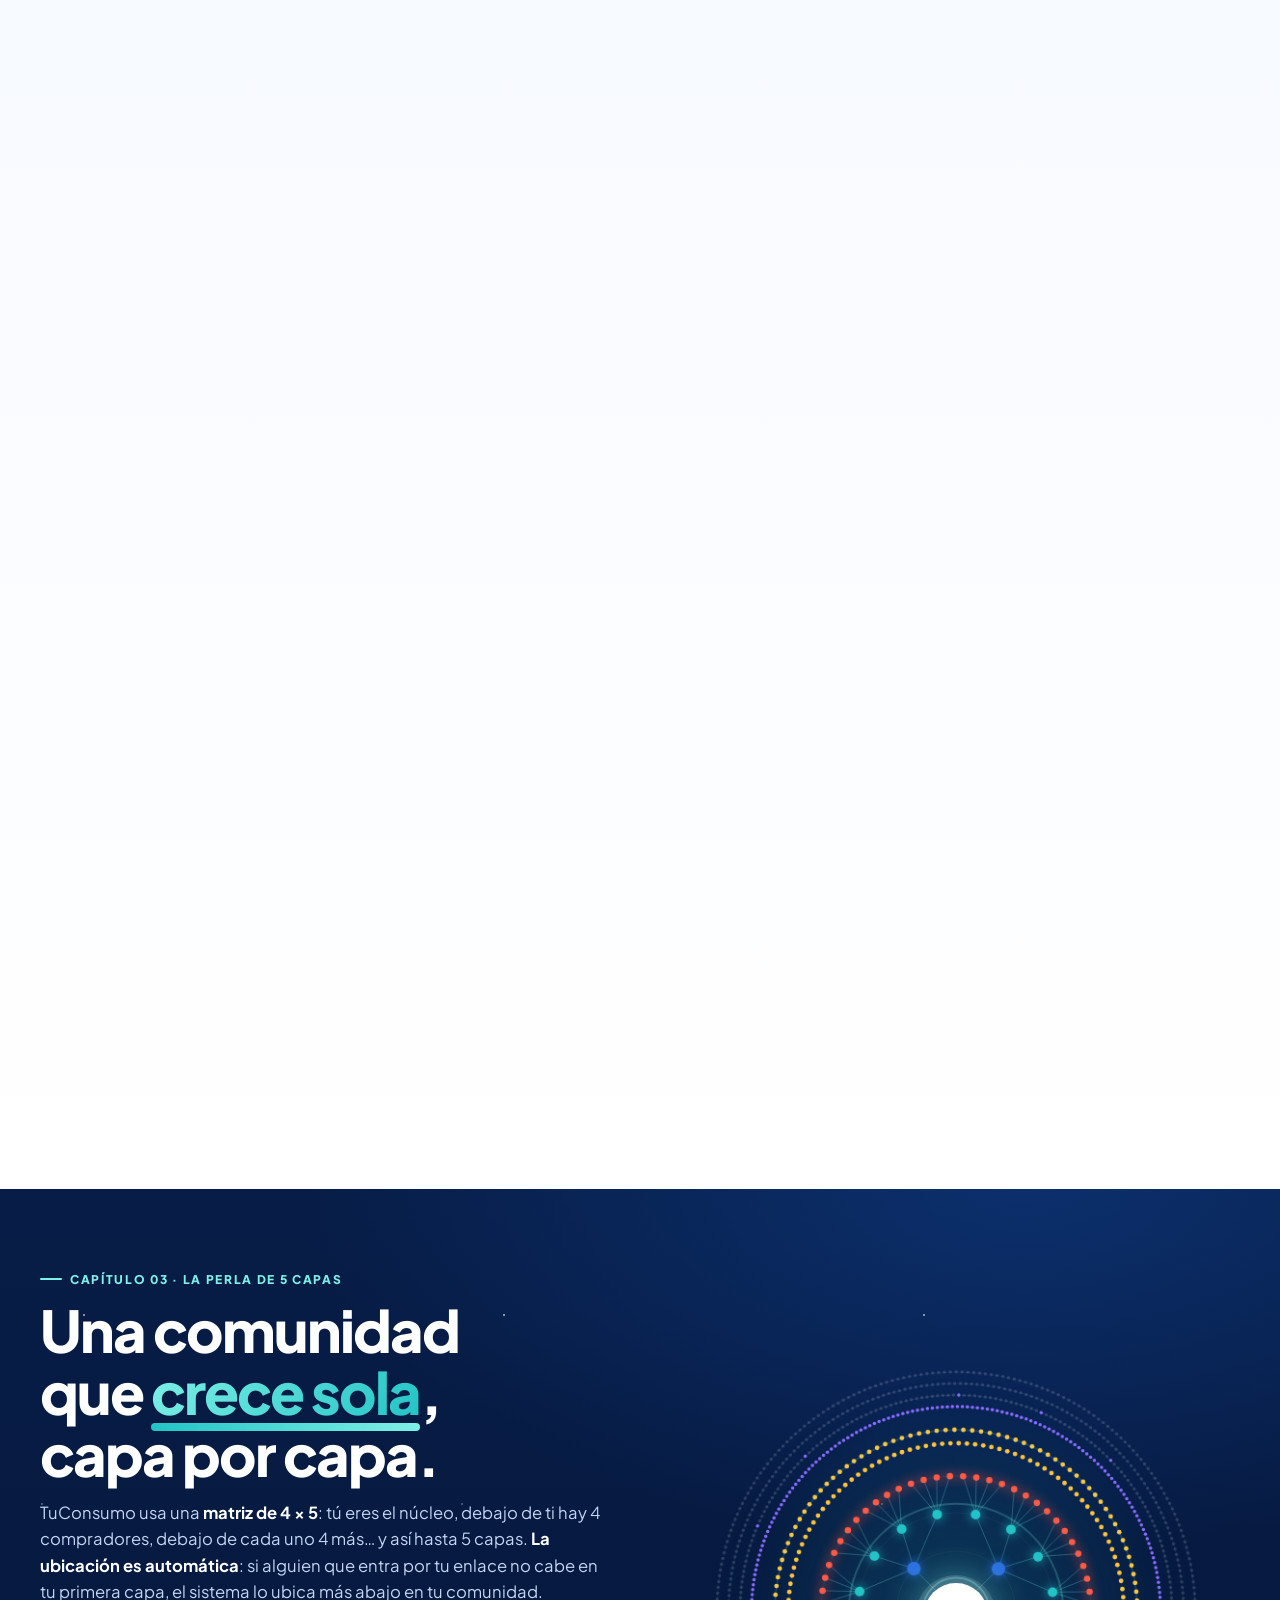
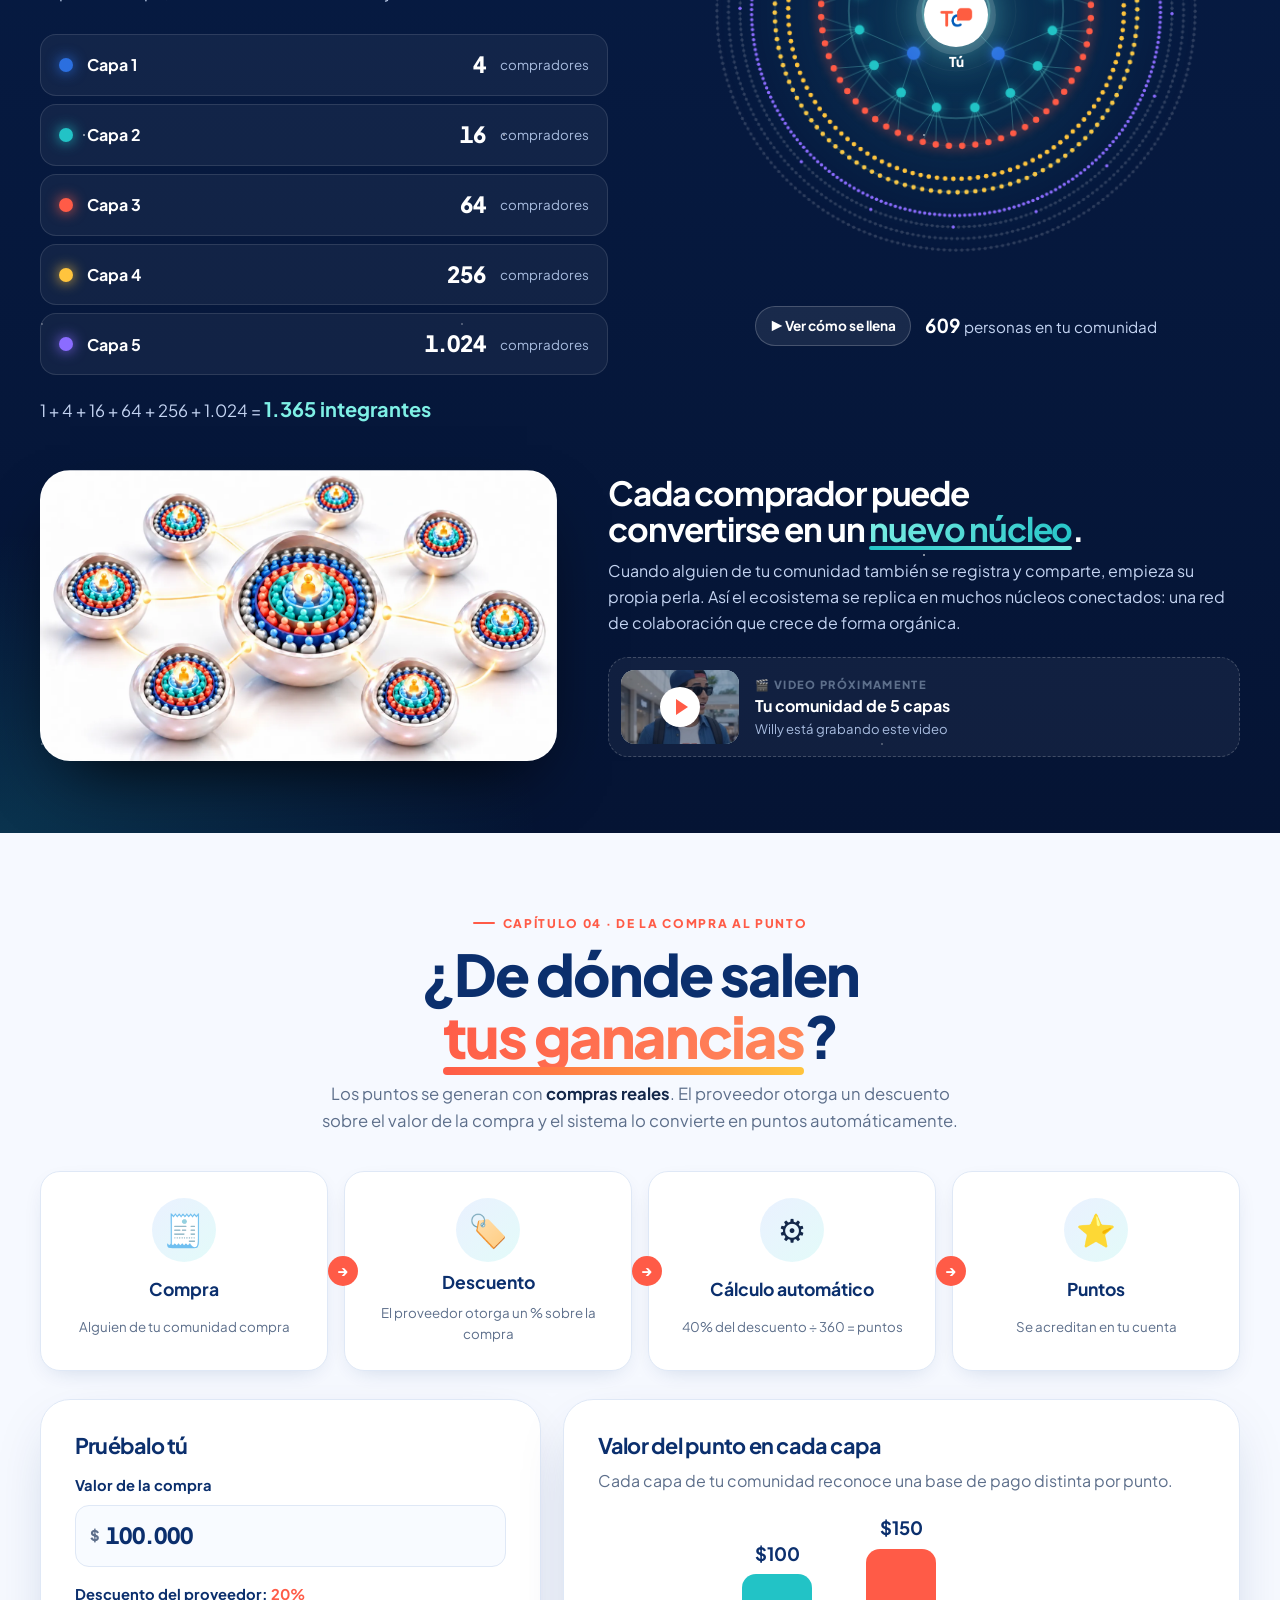
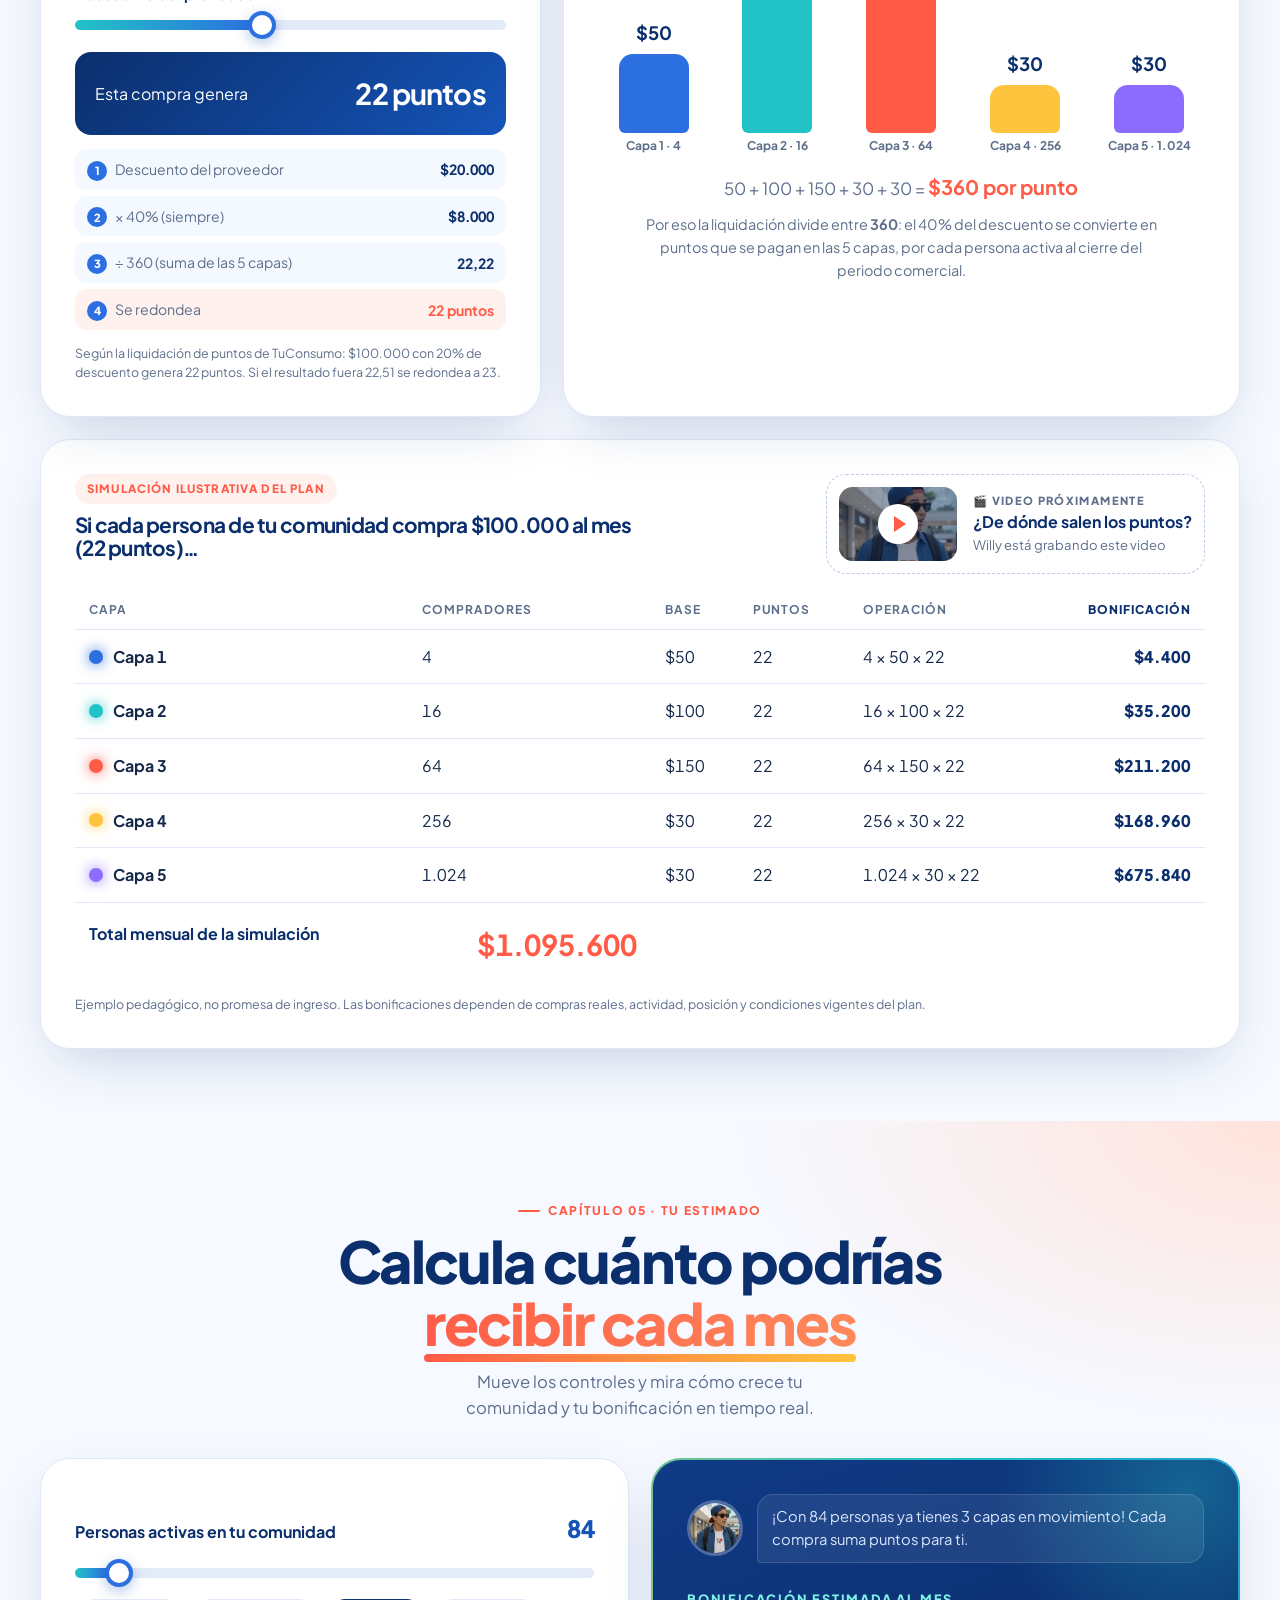
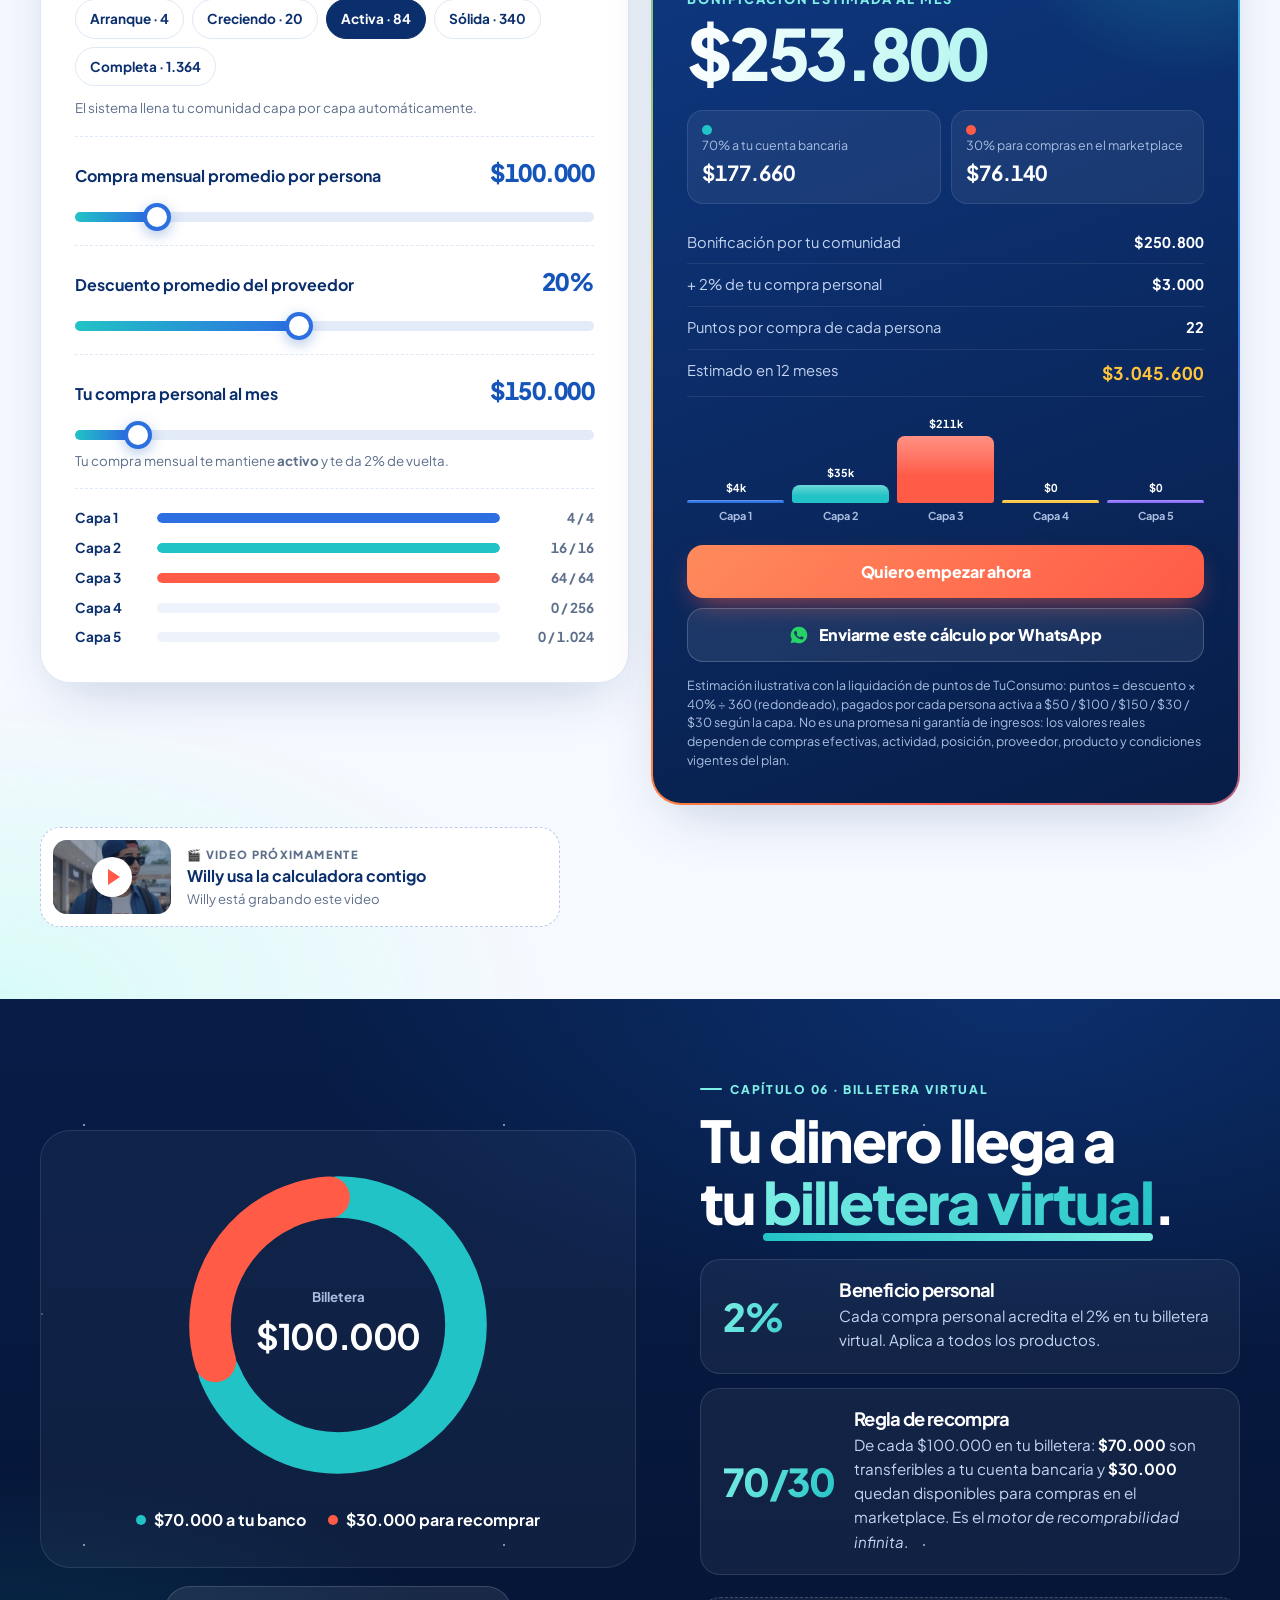
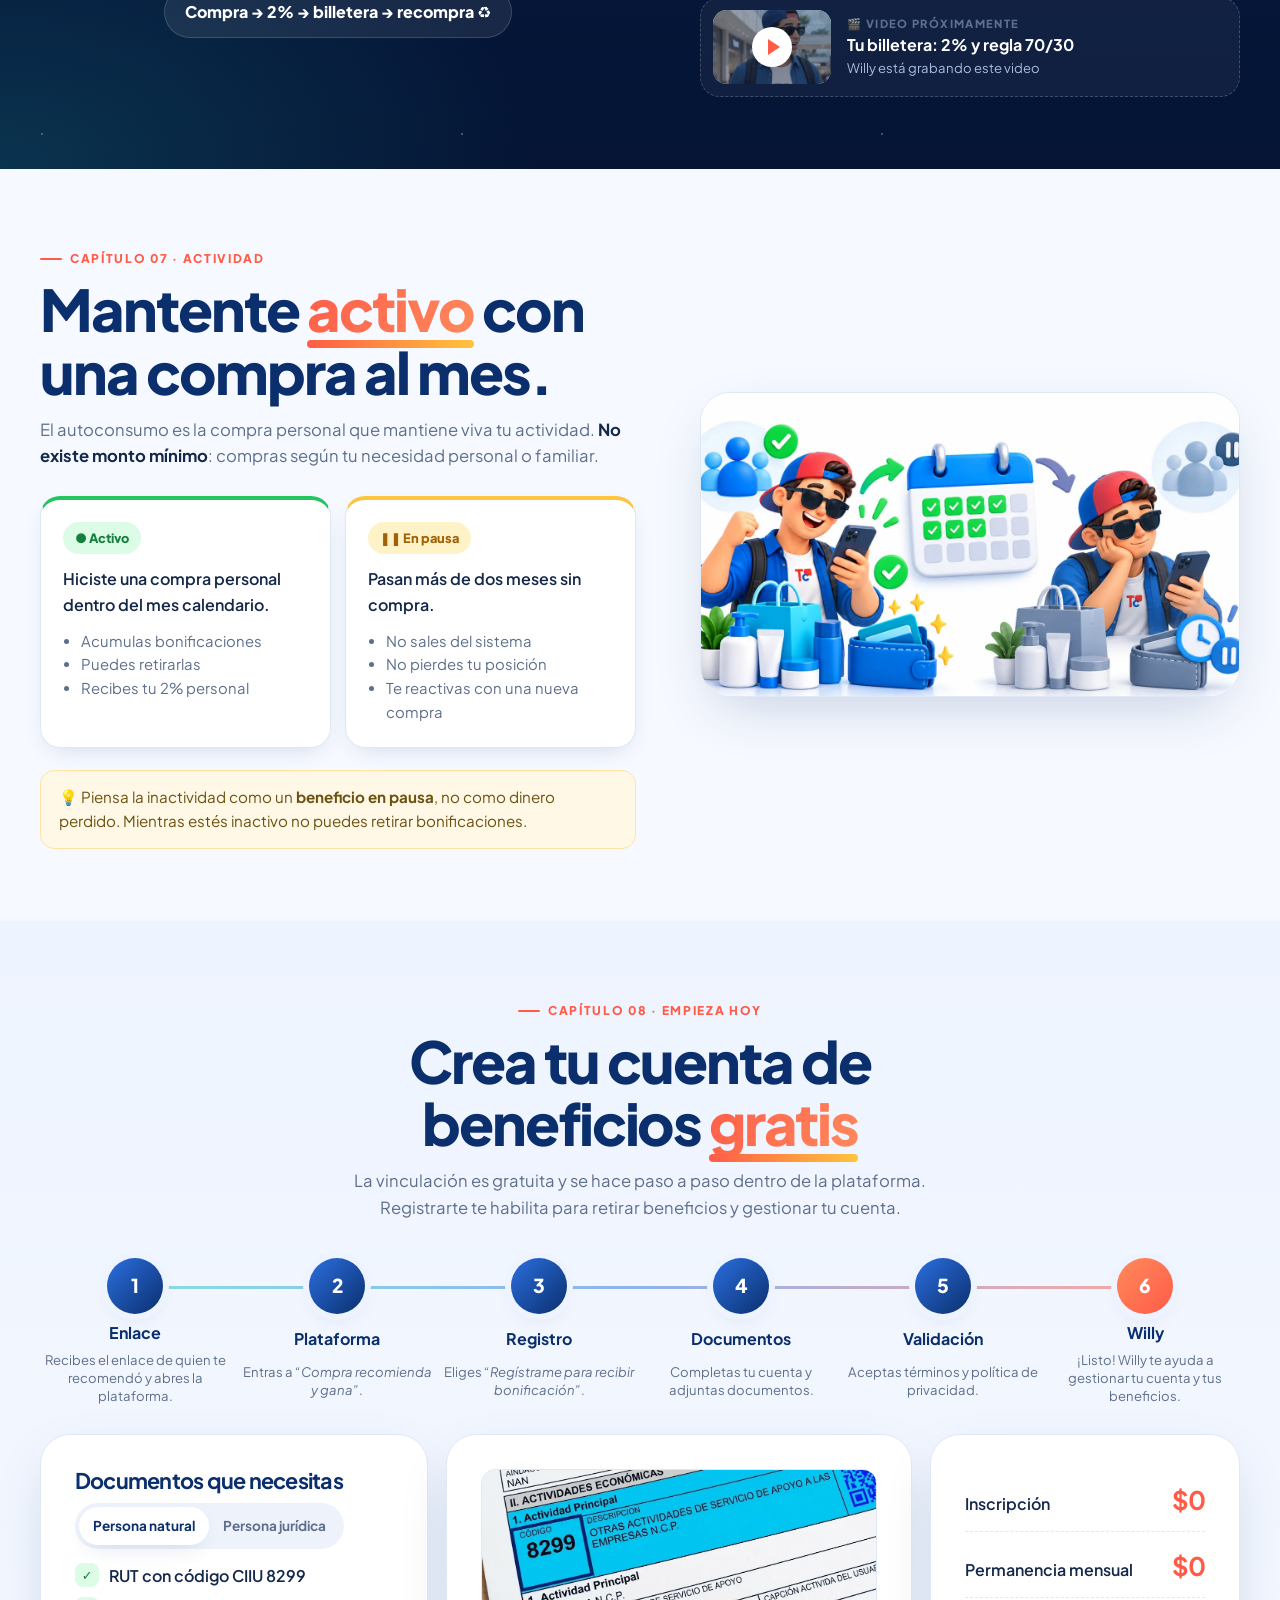
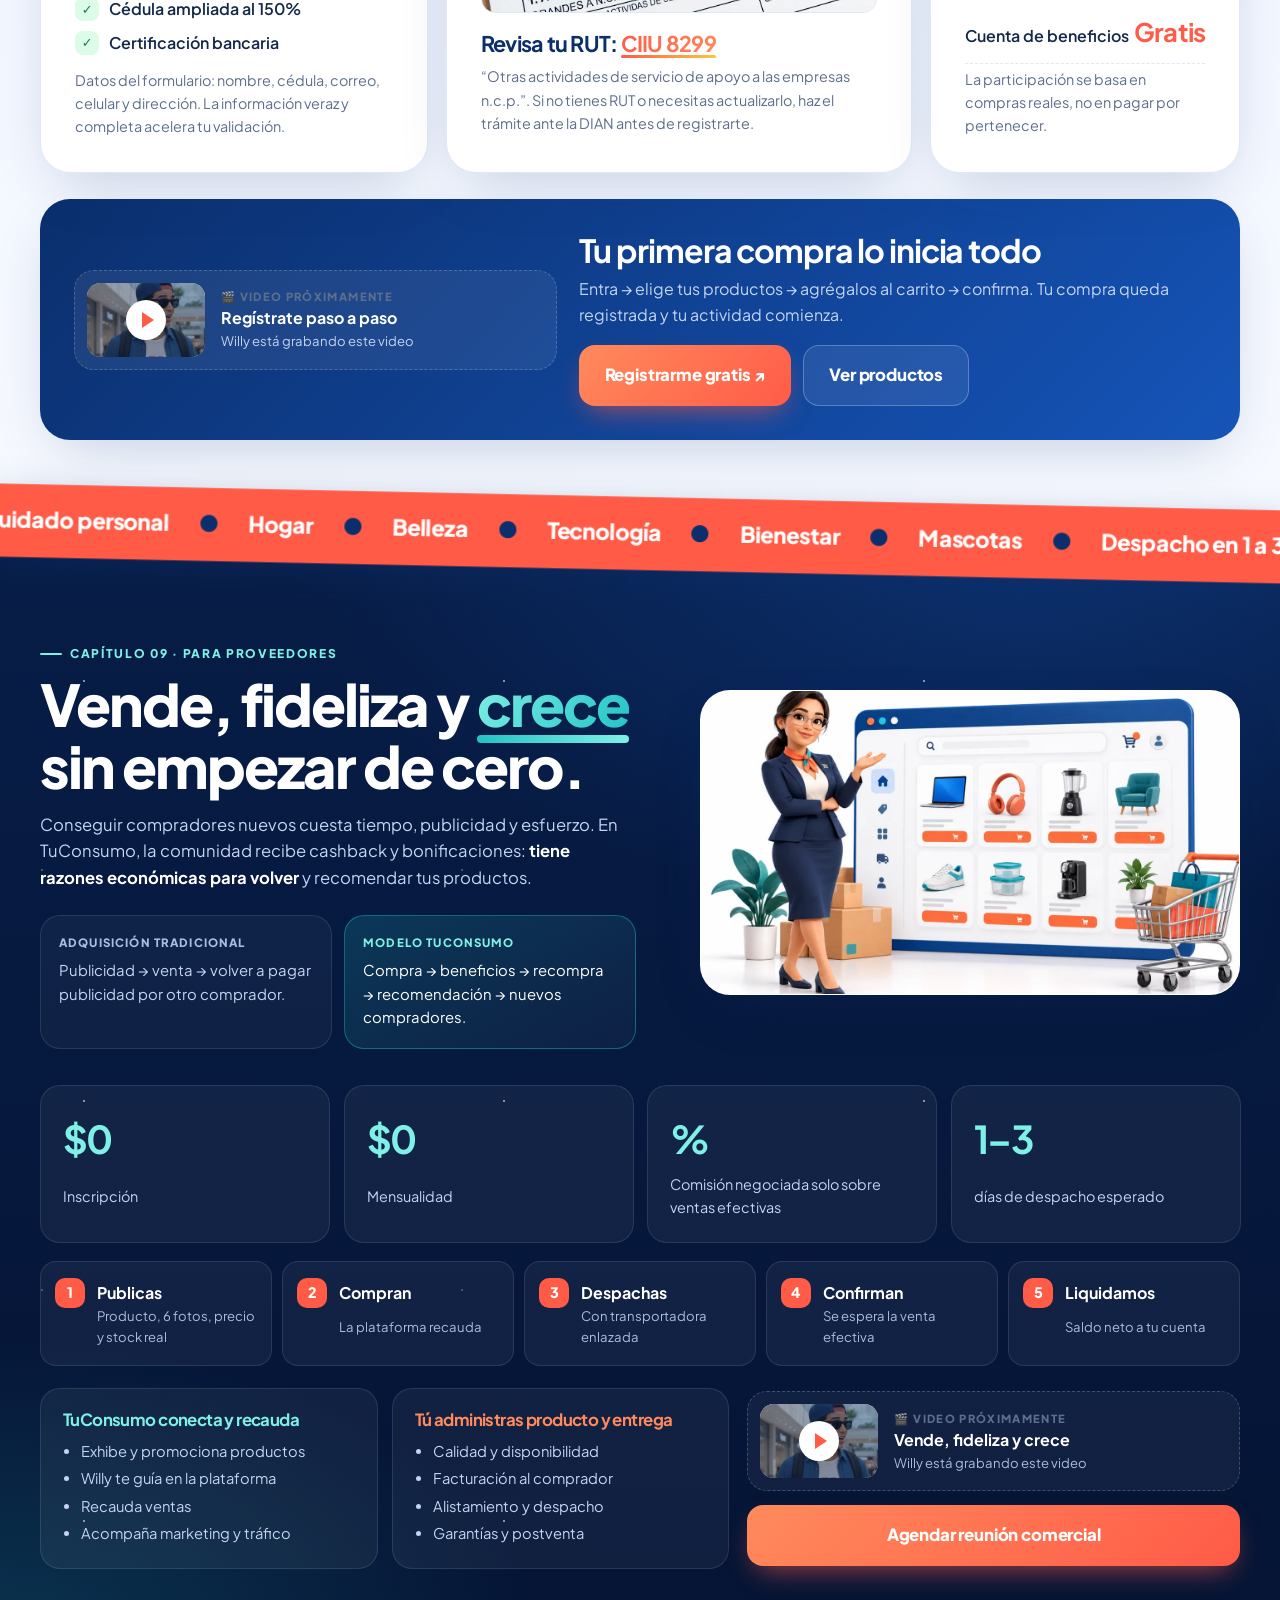
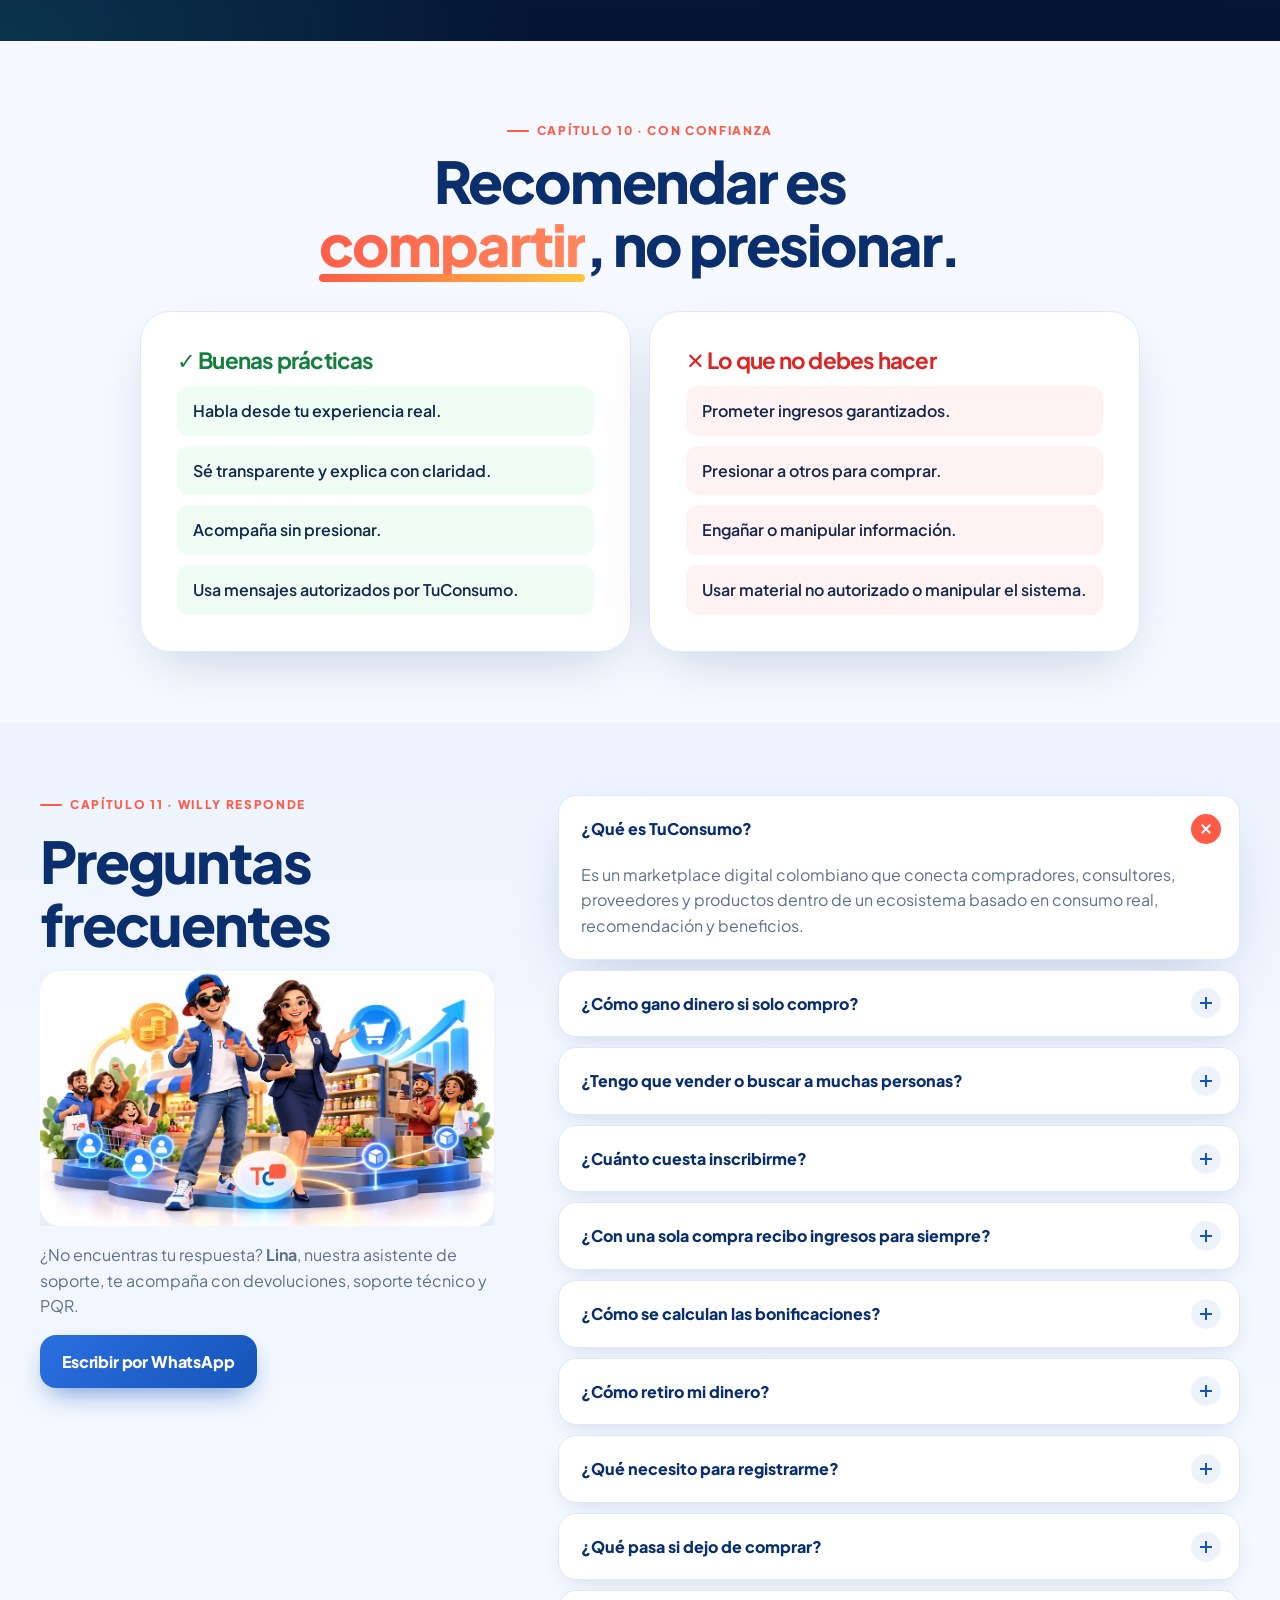
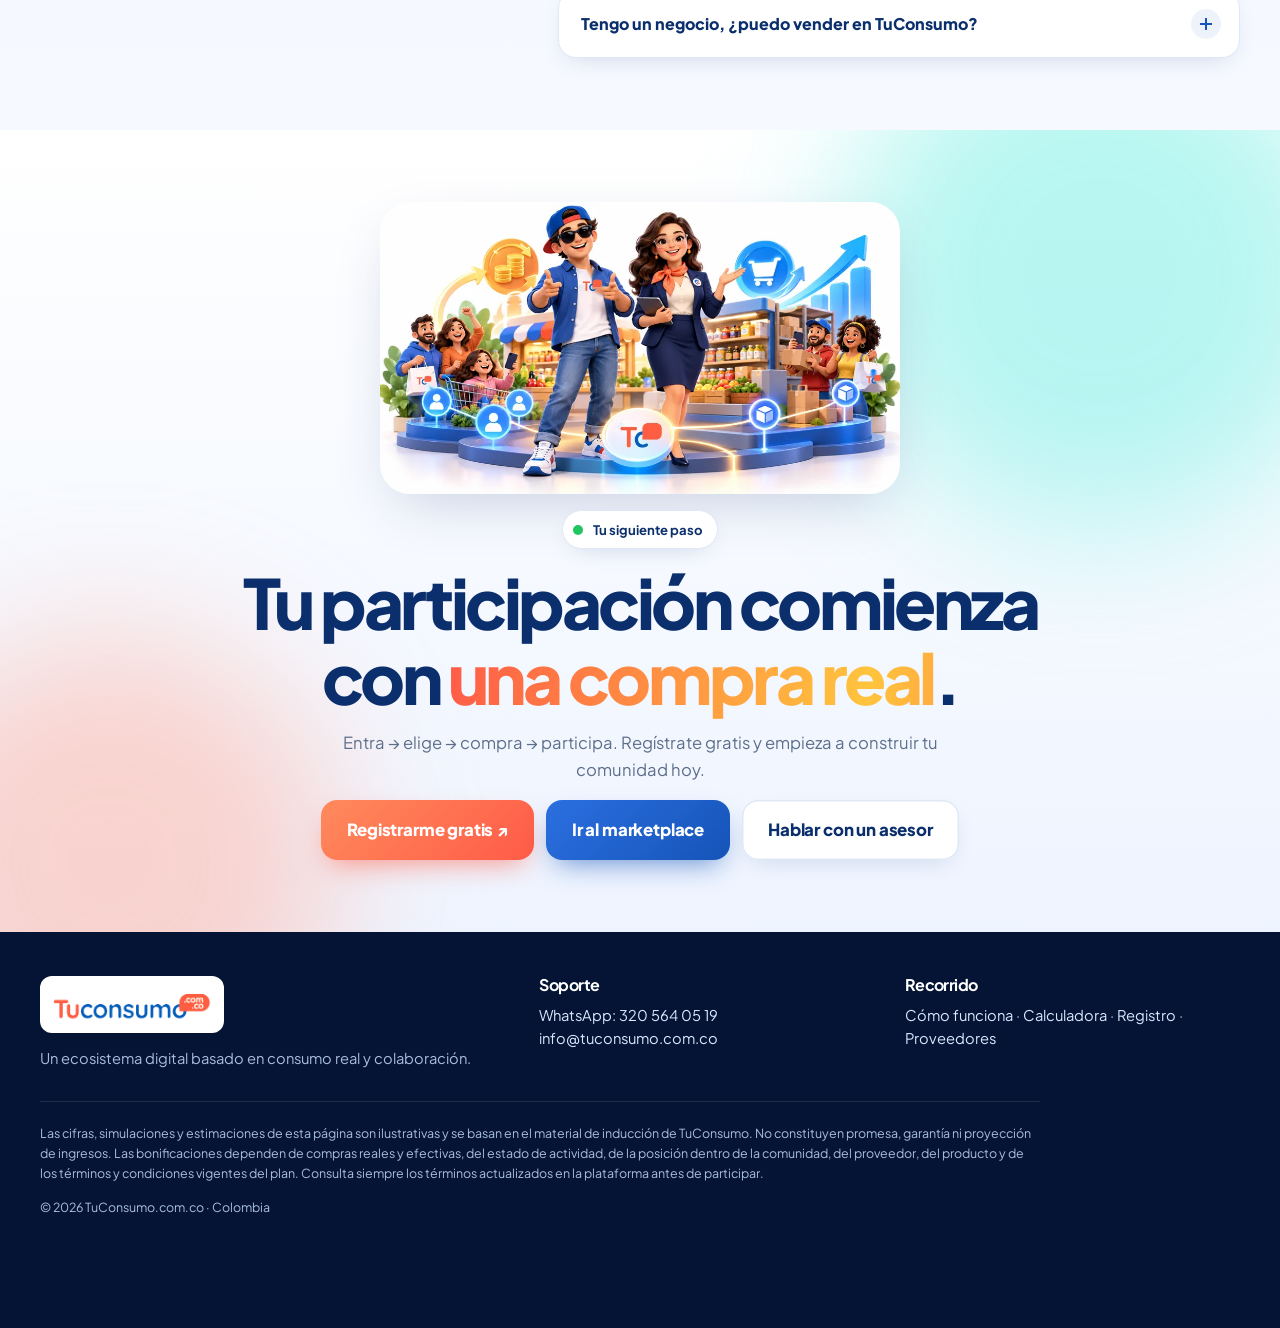
==== commit 0e447ebd: "Propuesta de alianza TuConsumo × iNNpulsa Colombia - Nueva página innpulsa.html: contexto de sus pro" ====
--- a/index.html
+++ b/index.html
@@ -51,6 +51,7 @@
     <a href="#proveedores">Proveedores</a>
   </nav>
   <div class="nav__cta">
+    <a class="nav__ally" href="innpulsa.html" data-track="nav_innpulsa" aria-label="Propuesta para iNNpulsa Colombia"><img src="assets/img/logo-innpulsa.png" alt="iNNpulsa" width="640" height="215"></a>
     <span class="chapter-count" aria-hidden="true"><b id="chapNow">01</b>/<span id="chapTotal">13</span></span>
     <a class="btn btn--coral btn--sm js-out" data-link="registro" data-track="nav_registro" href="https://tuconsumo.com.co/" target="_blank" rel="noopener">Registrarme gratis</a>
   </div>
--- a/assets/css/styles.css
+++ b/assets/css/styles.css
@@ -895,3 +895,12 @@
 .pt-steps li b{color:var(--navy);font-variant-numeric:tabular-nums;white-space:nowrap}
 .pt-steps li:last-child{background:#fff1ee}.pt-steps li:last-child b{color:var(--coral)}
 .base__note{text-align:center;max-width:520px;margin:10px auto 0}
+
+/* Menú aliado: iNNpulsa */
+.nav__ally{position:relative;display:inline-flex;align-items:center;gap:8px;padding:5px 14px 5px 12px;border-radius:999px;font-weight:800;font-size:.86rem;text-decoration:none;color:var(--navy);background:linear-gradient(#fff,#fff) padding-box,conic-gradient(from var(--ang),var(--teal),var(--blue-2),var(--coral),var(--sun),var(--teal)) border-box;border:2px solid transparent;animation:spin 5s linear infinite;transition:transform .3s var(--spring)}
+.nav__ally::before{content:"";width:8px;height:8px;border-radius:50%;background:var(--coral);box-shadow:0 0 0 0 #ff5b4799;animation:pulseCoral 1.8s infinite}
+.nav__ally:hover{transform:translateY(-2px)}
+@media (max-width:640px){.nav__ally{padding:6px 10px;font-size:.76rem}.nav__ally::before{display:none}}
+@media (max-width:380px){.nav__cta{gap:6px}}
+.nav__ally img{height:24px;width:auto;display:block}
+@media (max-width:640px){.nav__ally img{height:18px}}
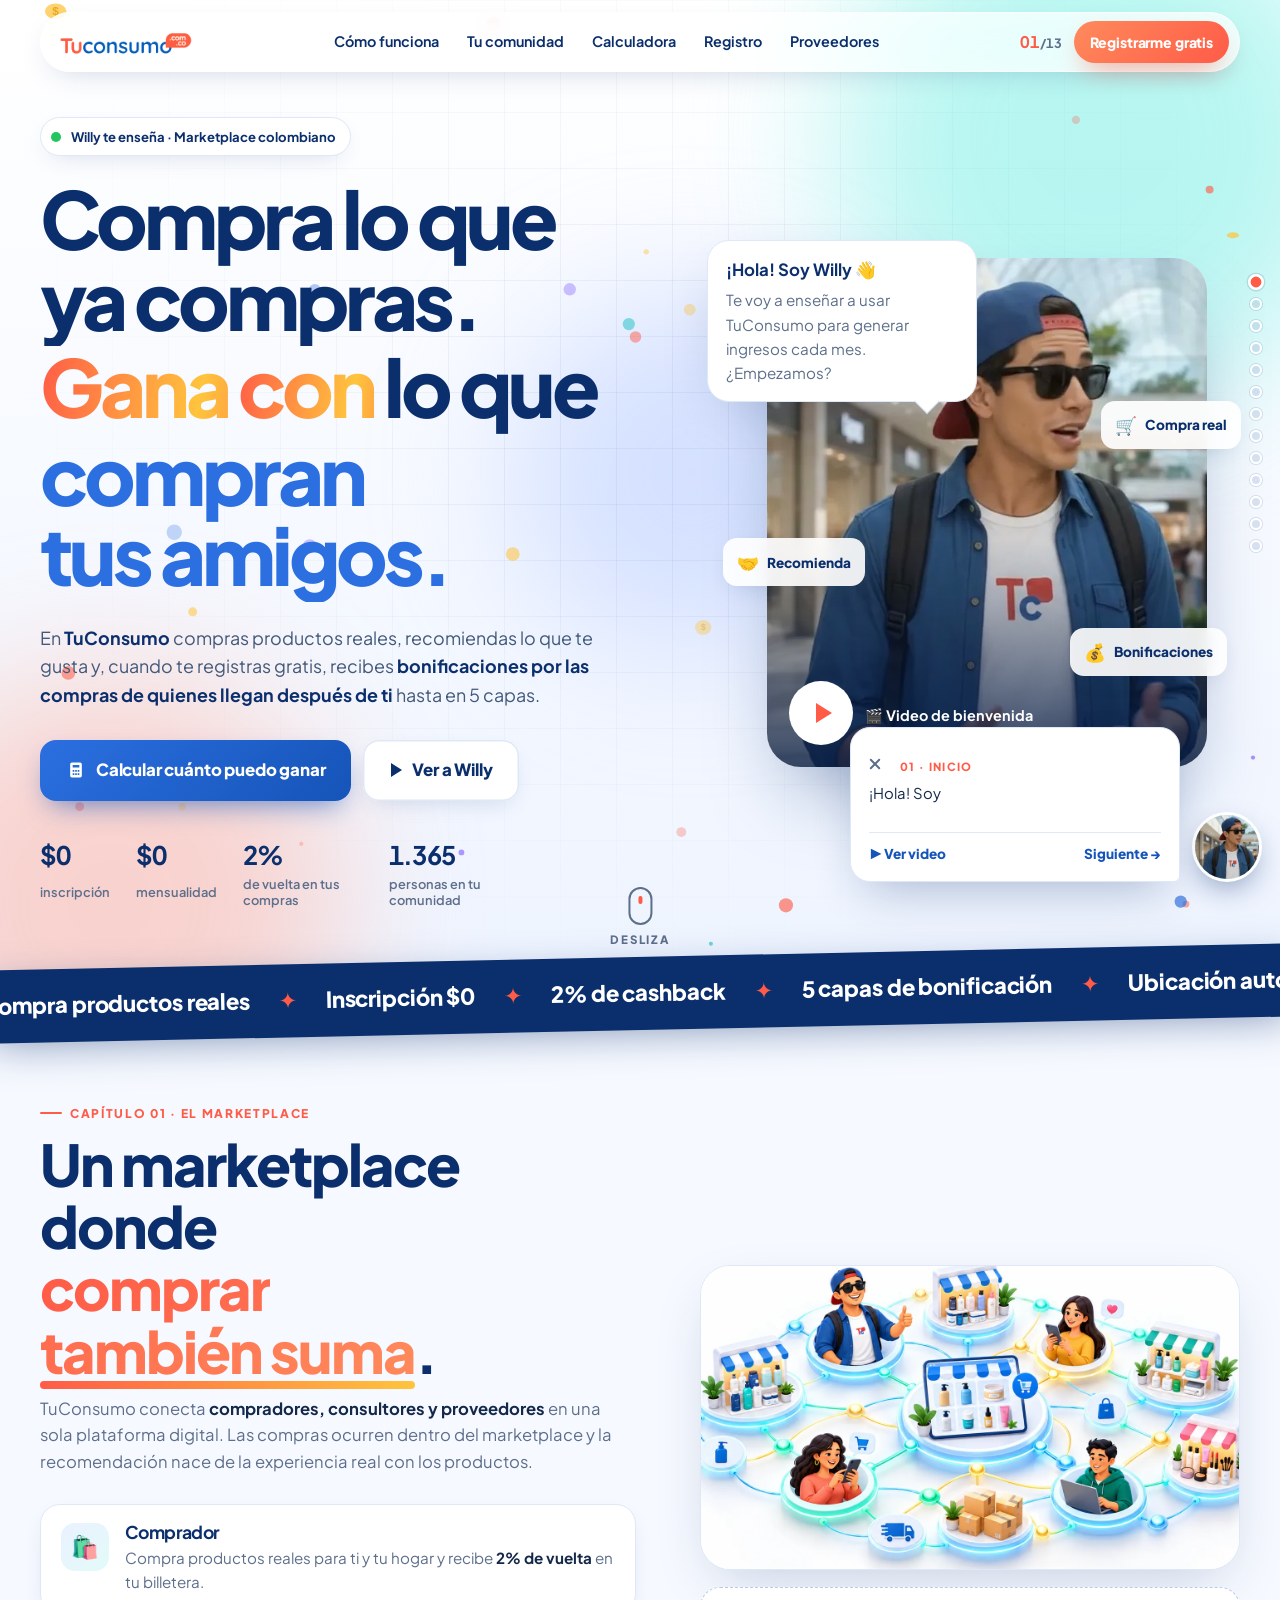
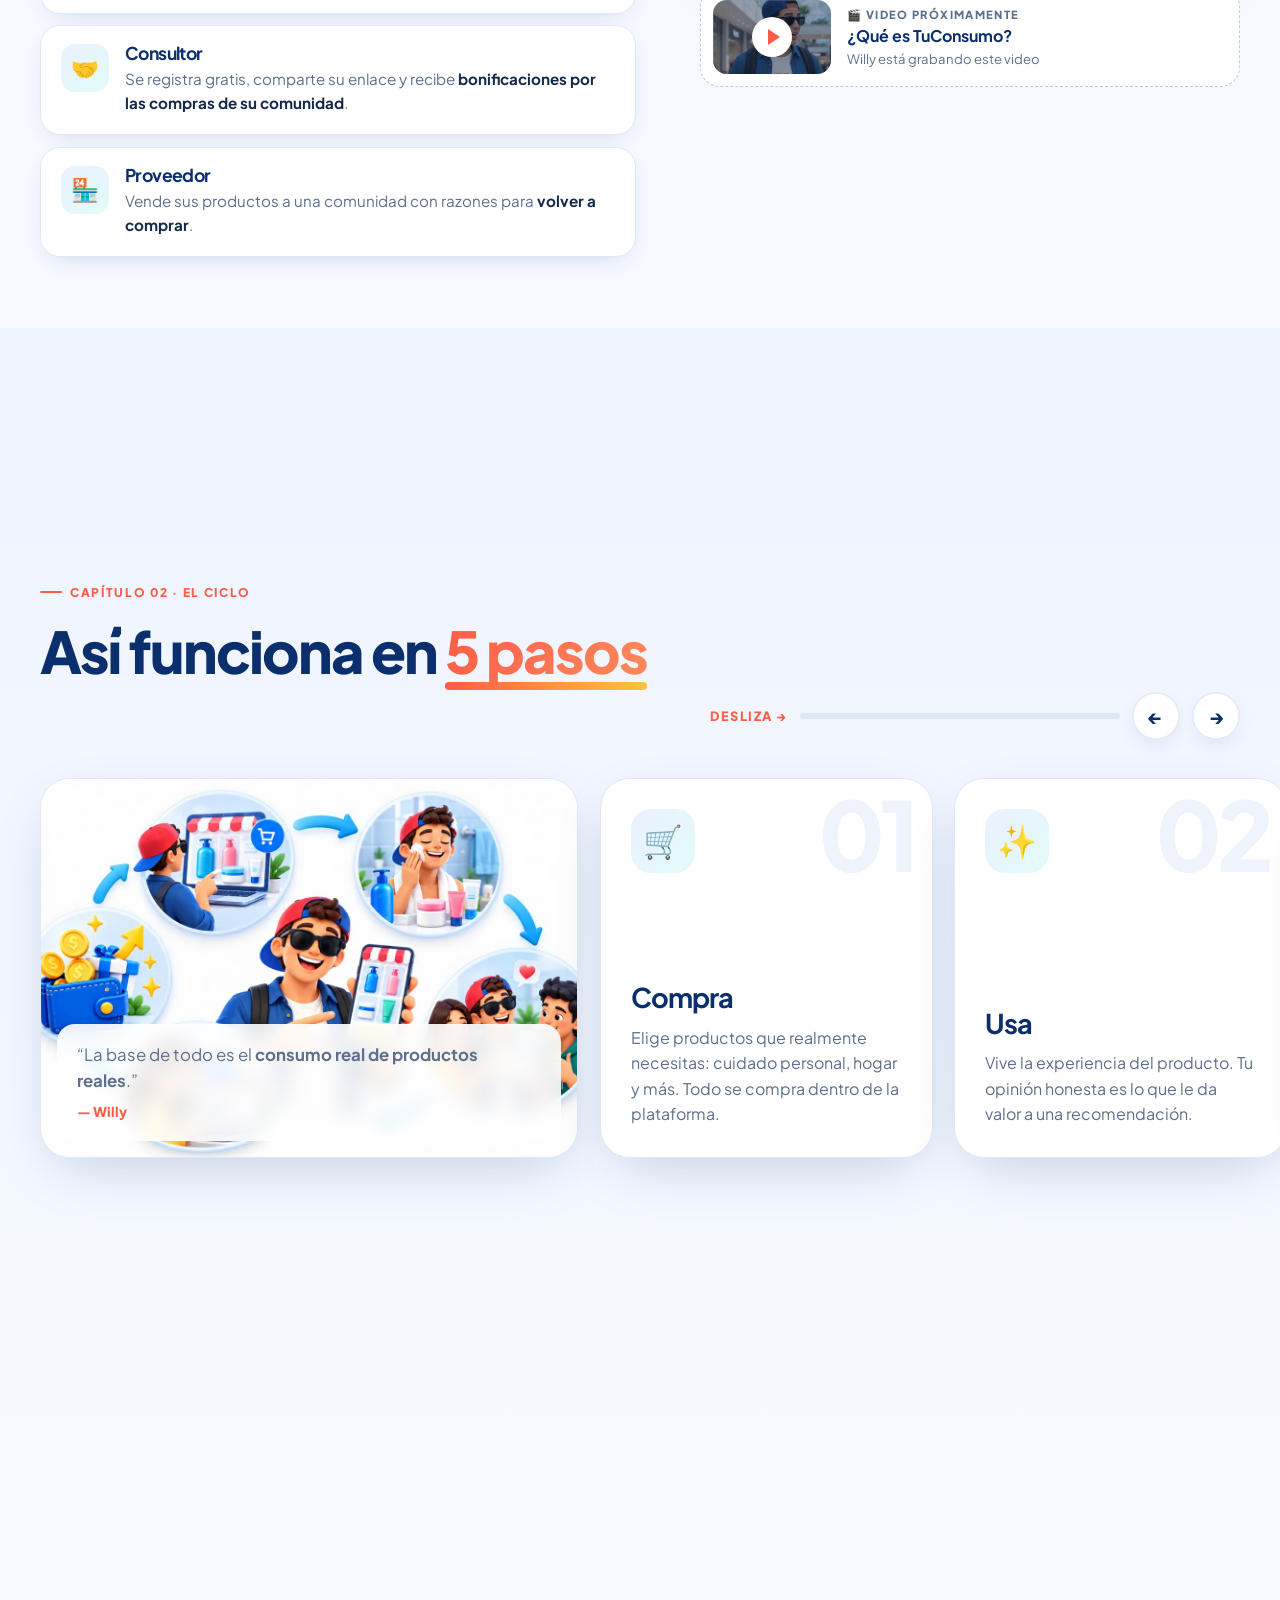
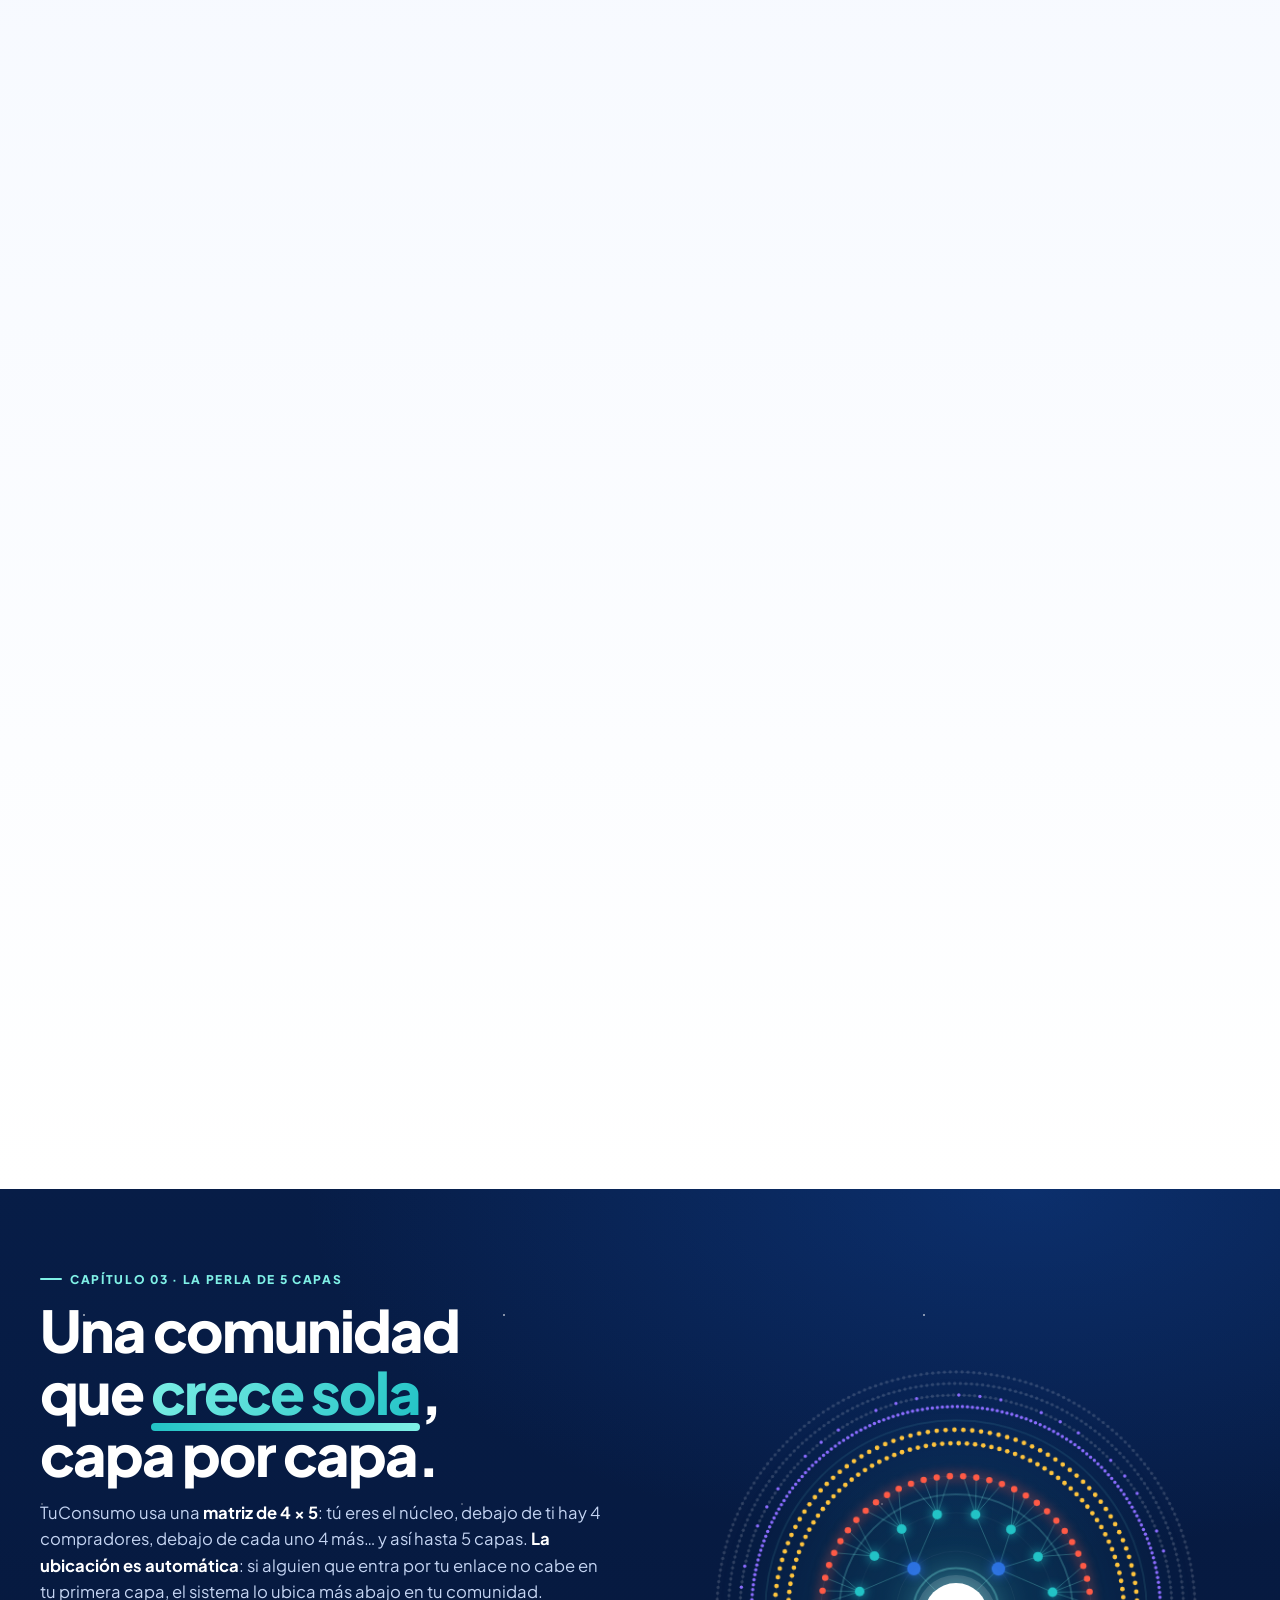
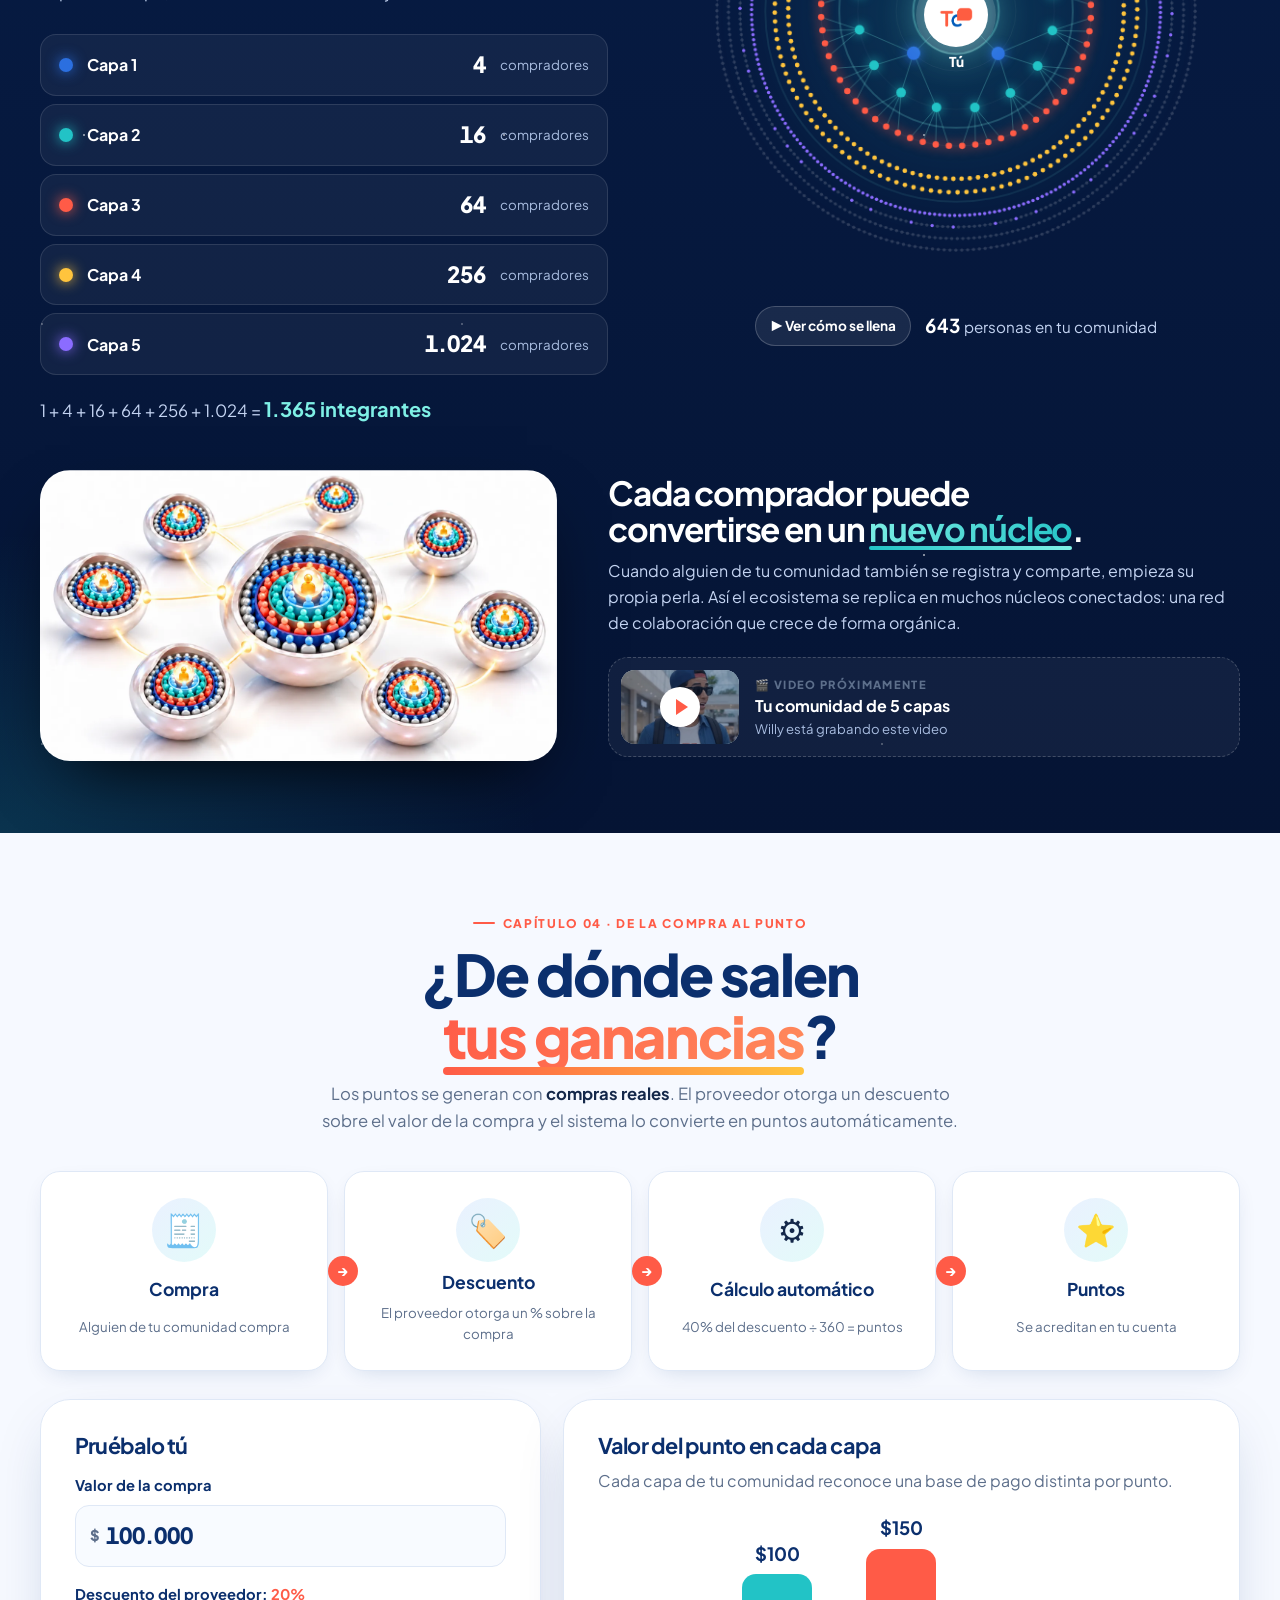
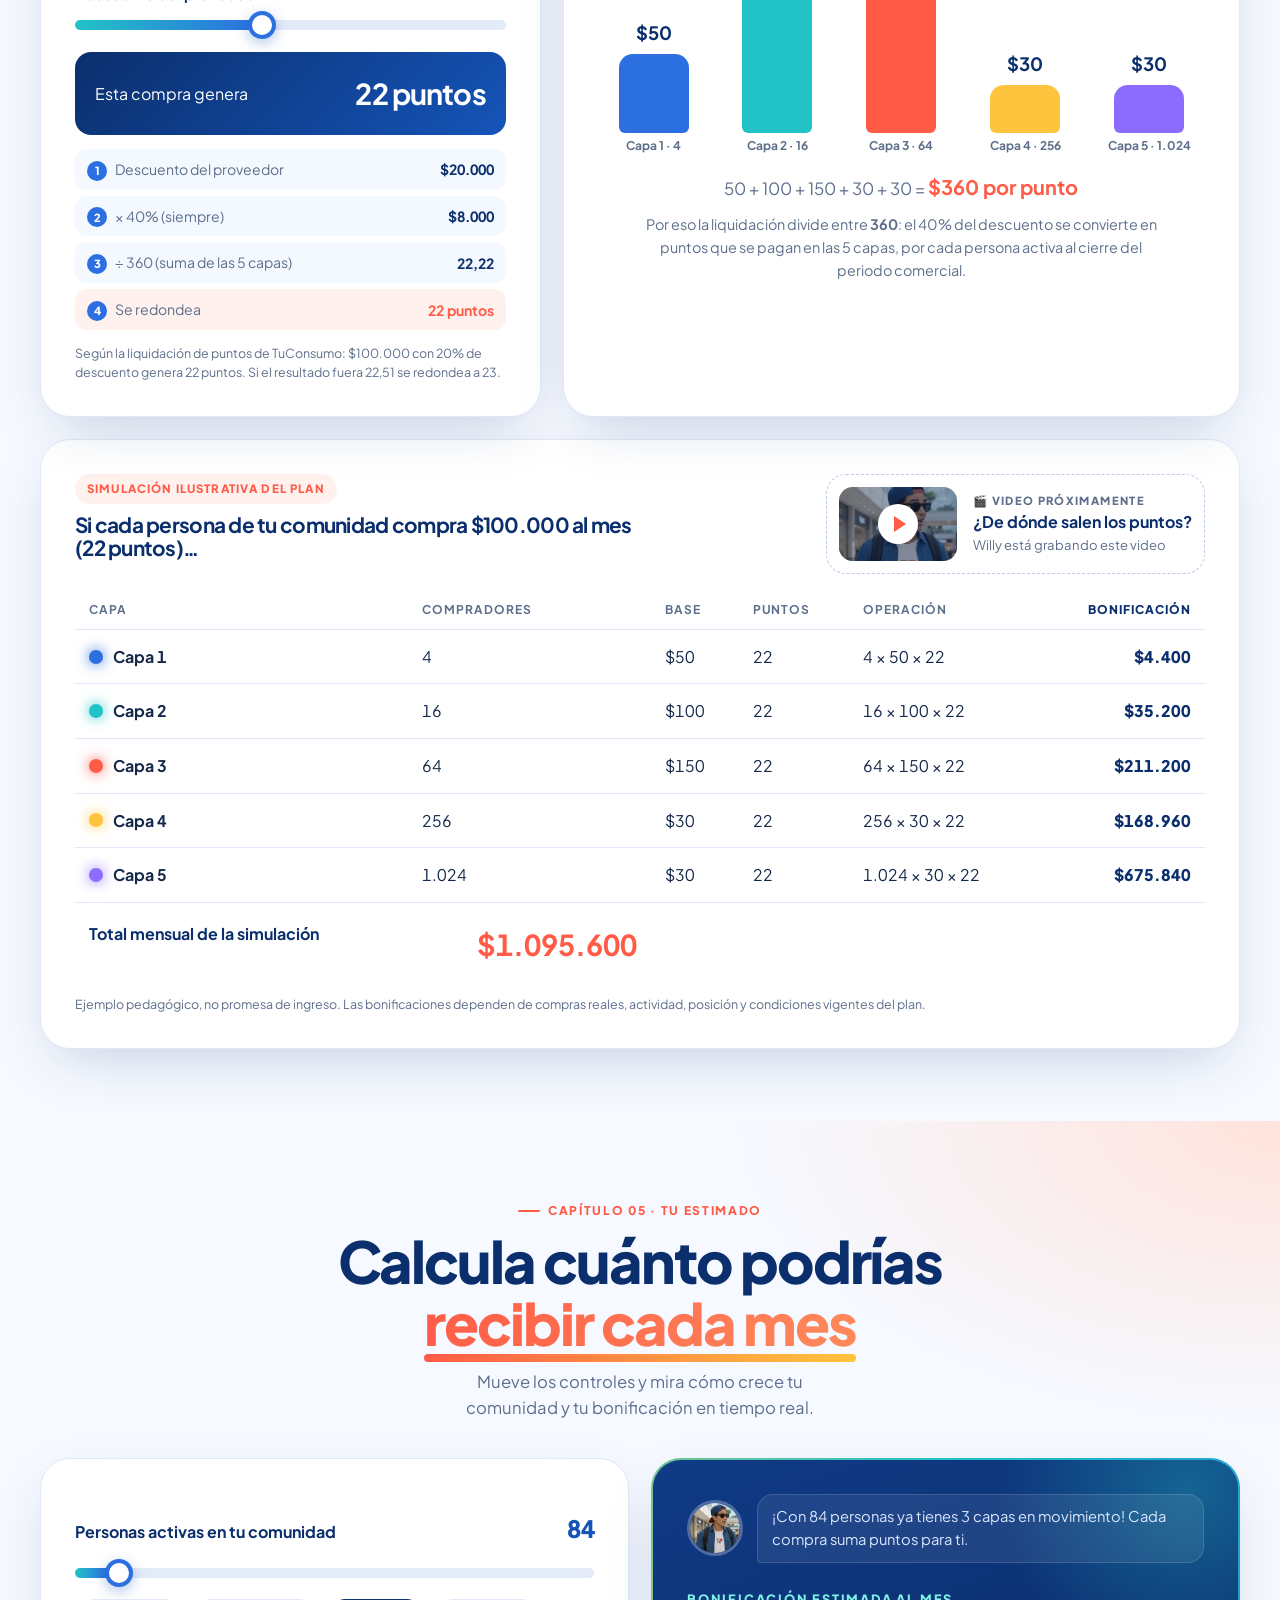
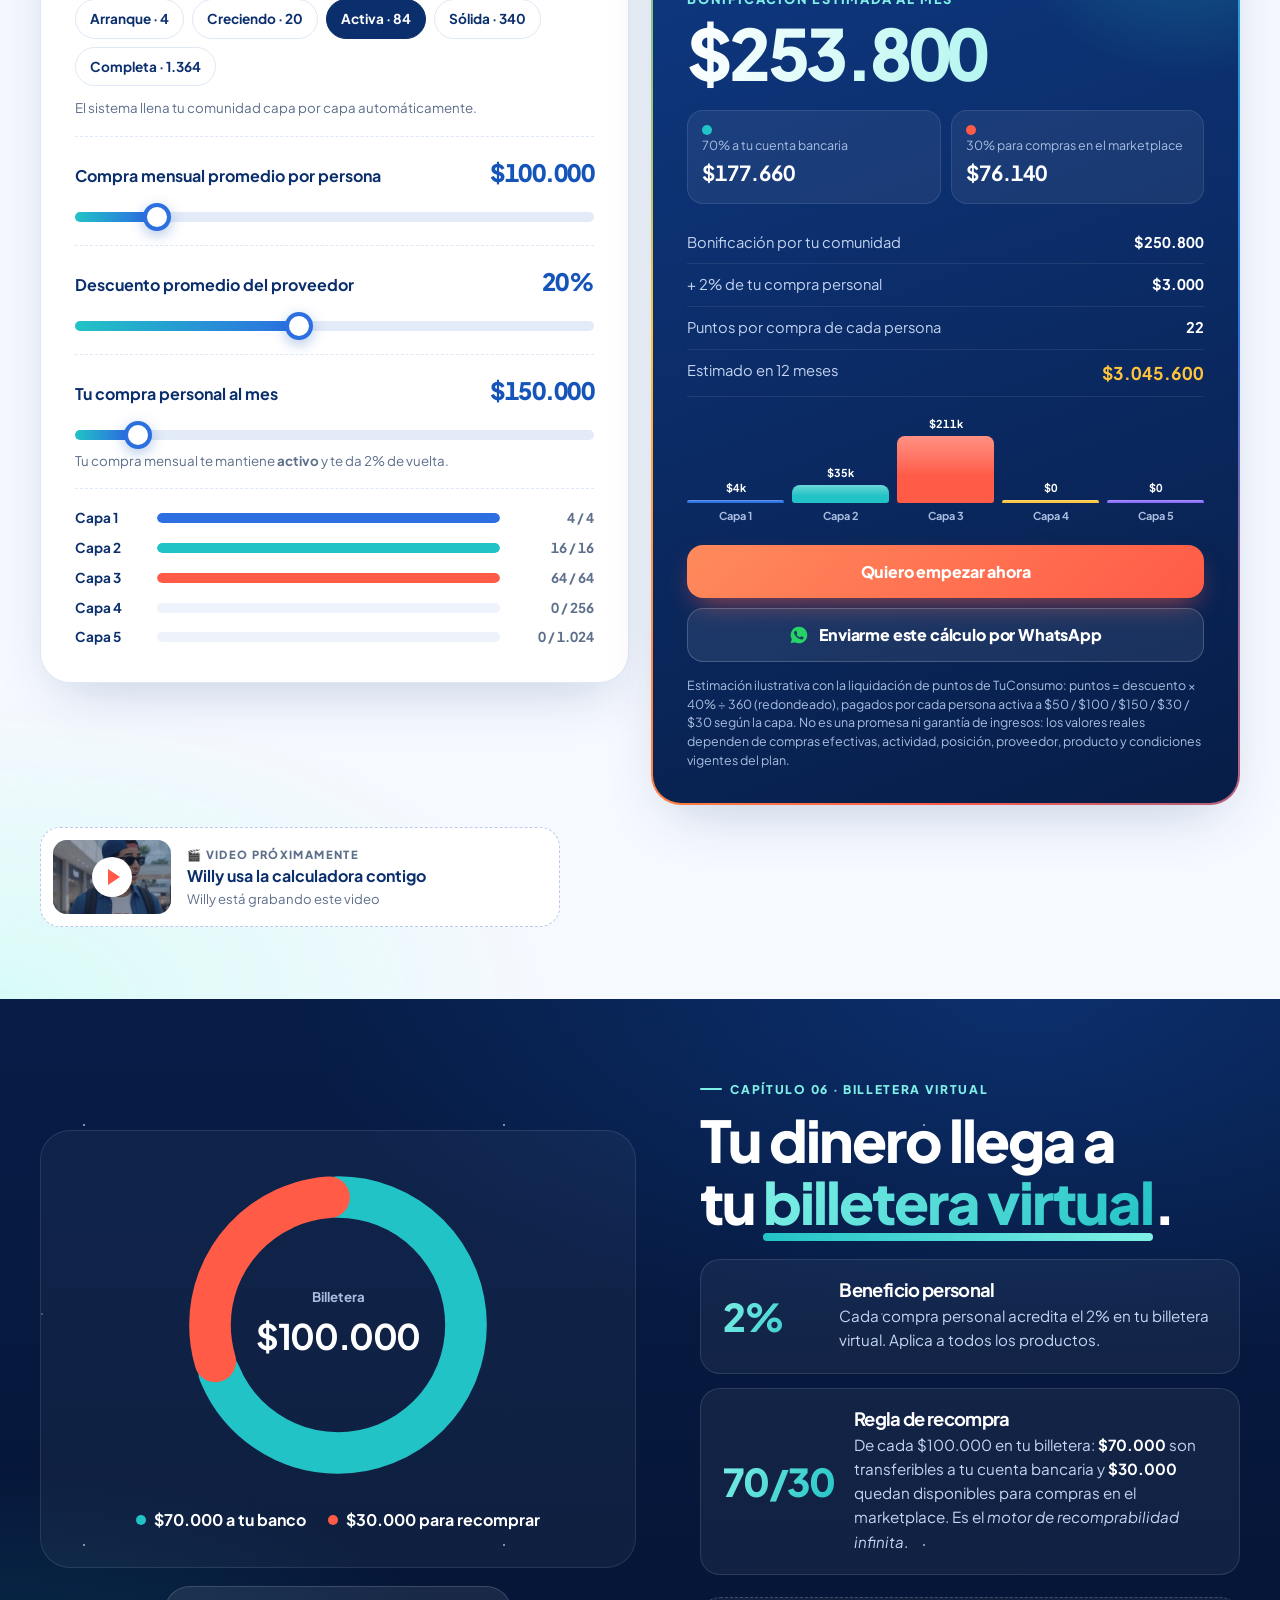
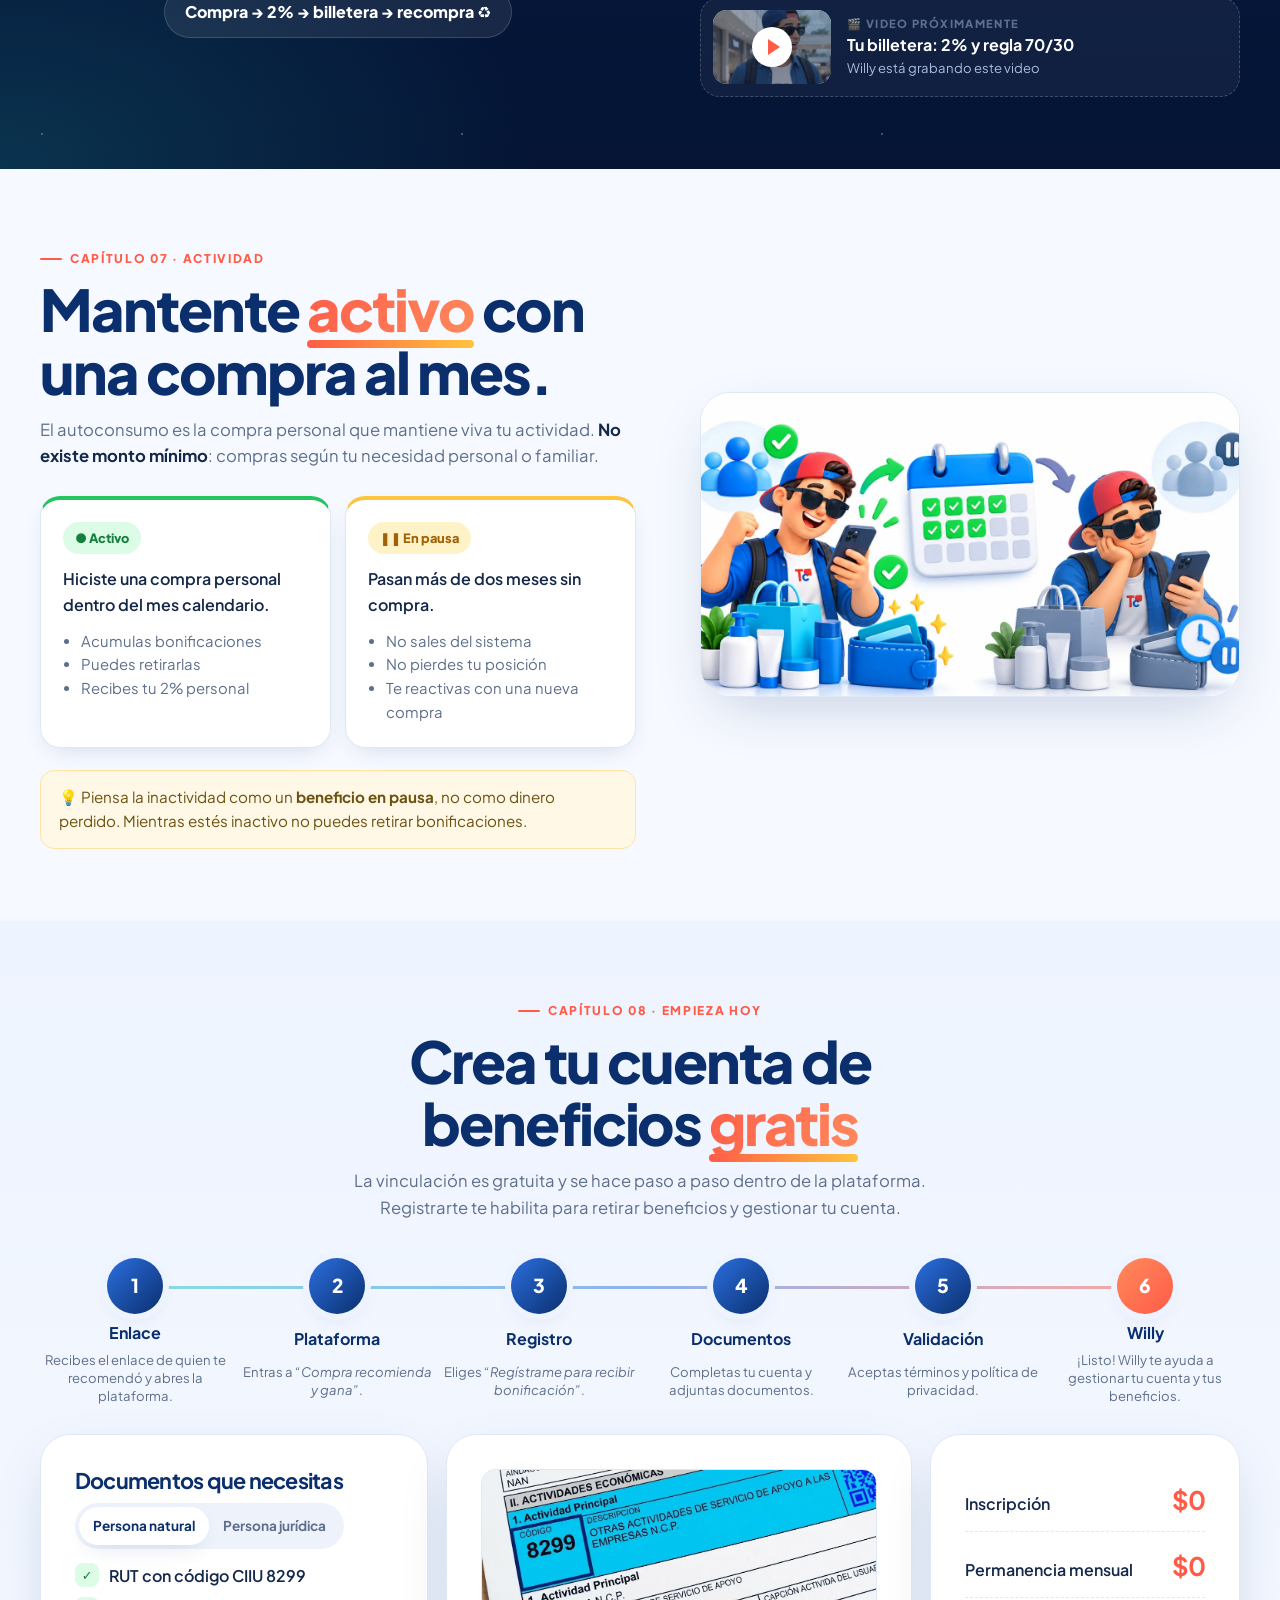
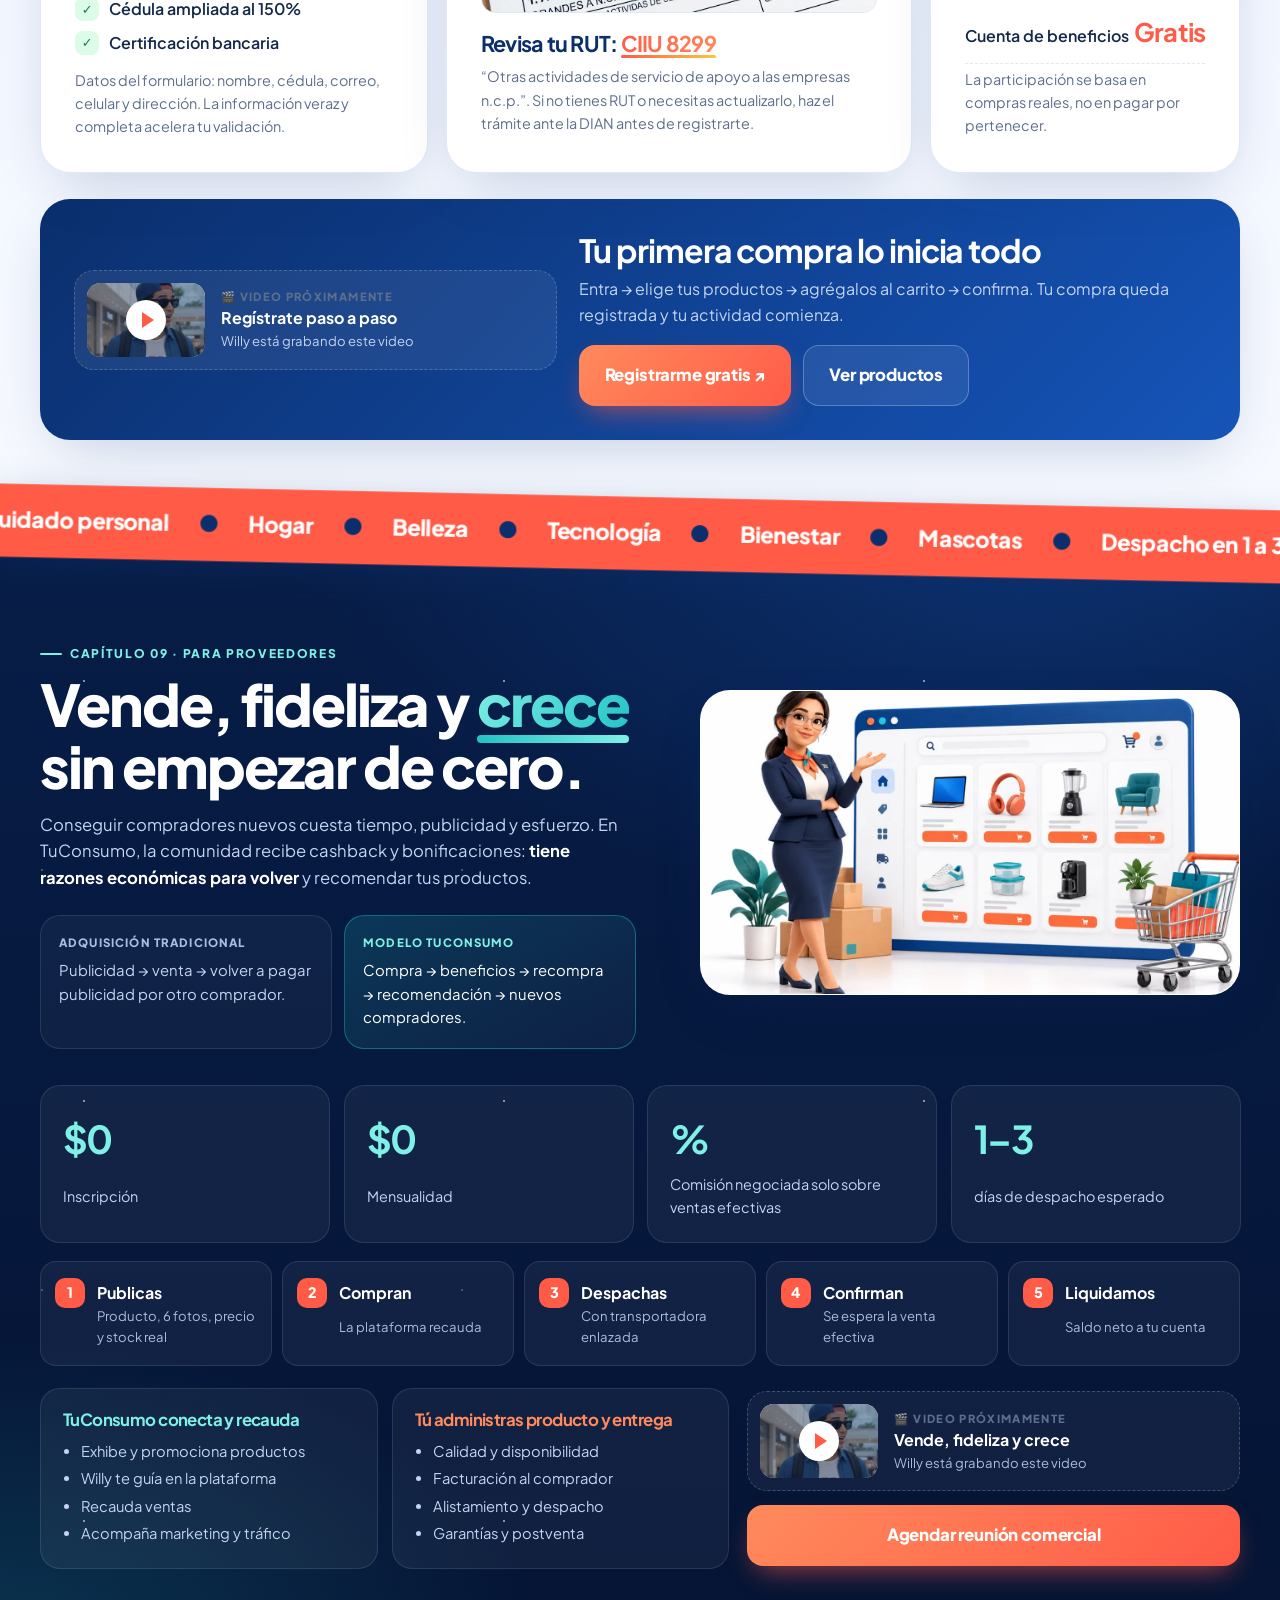
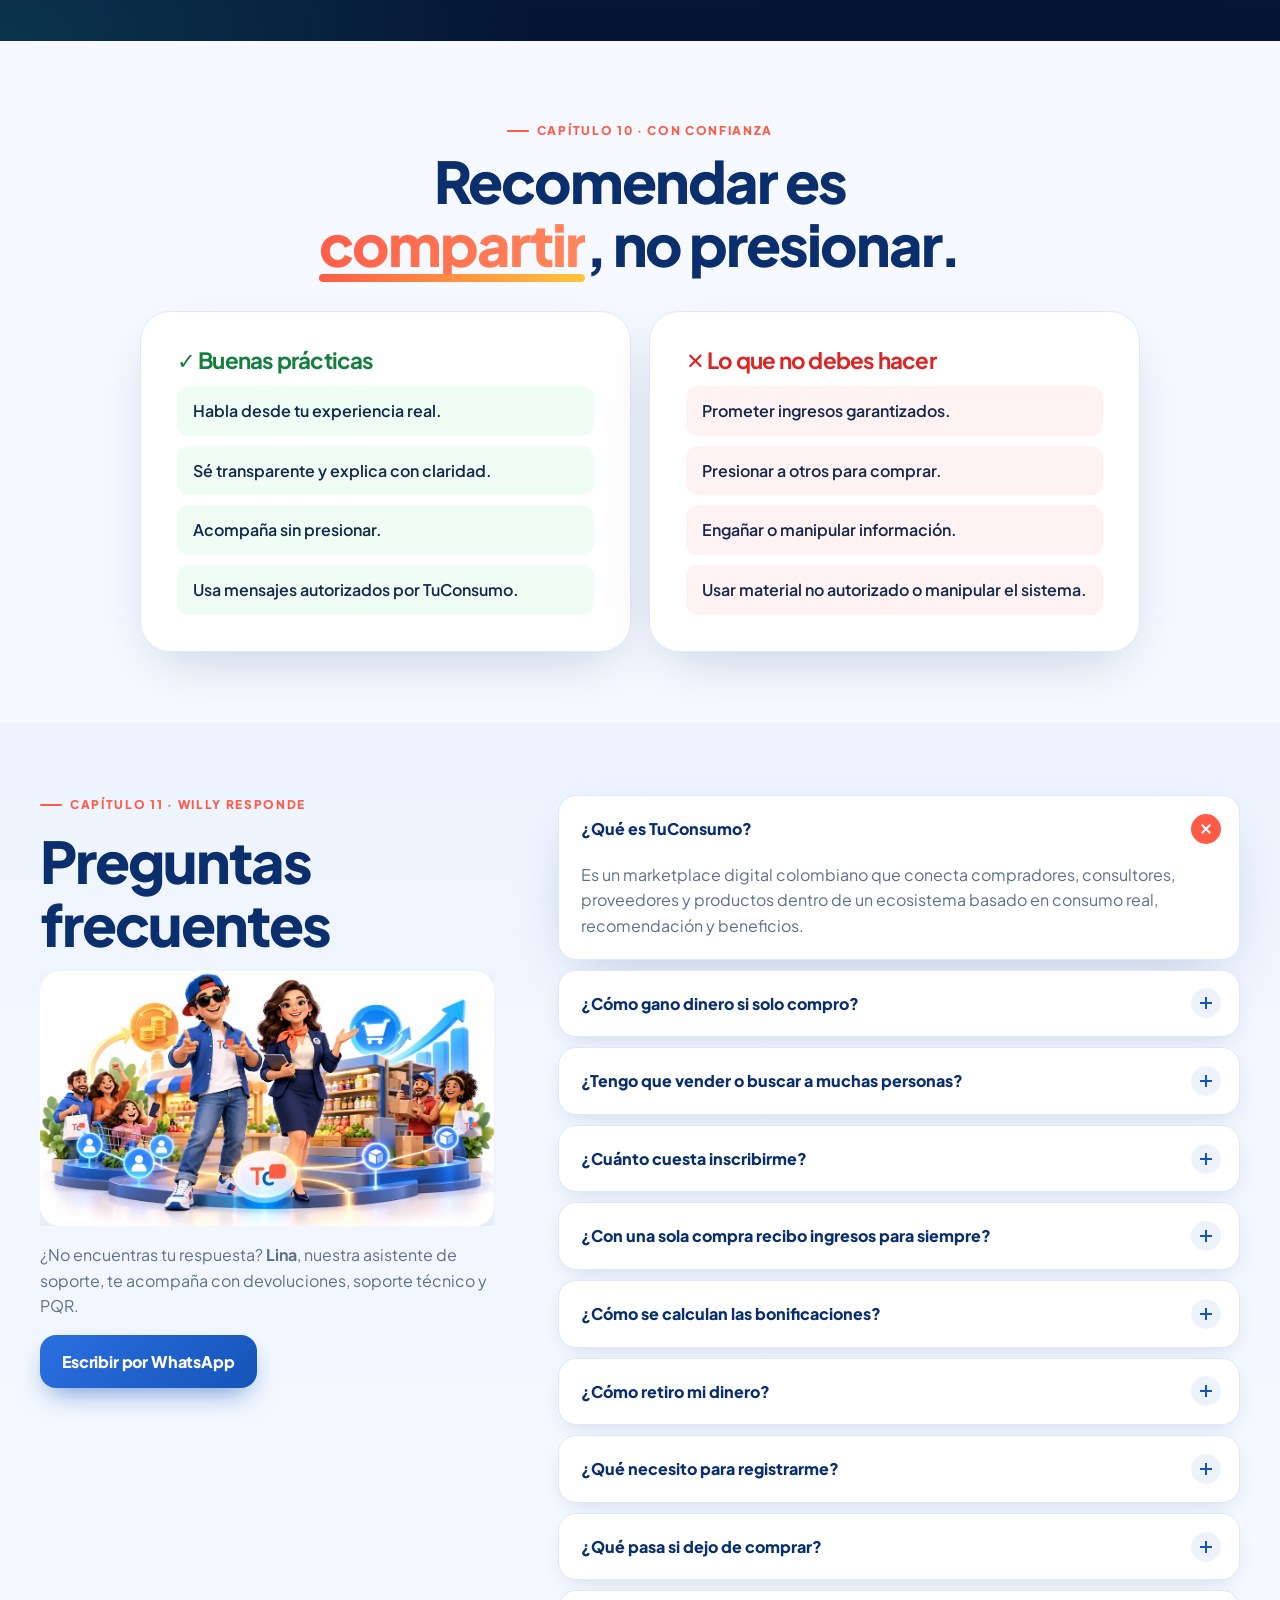
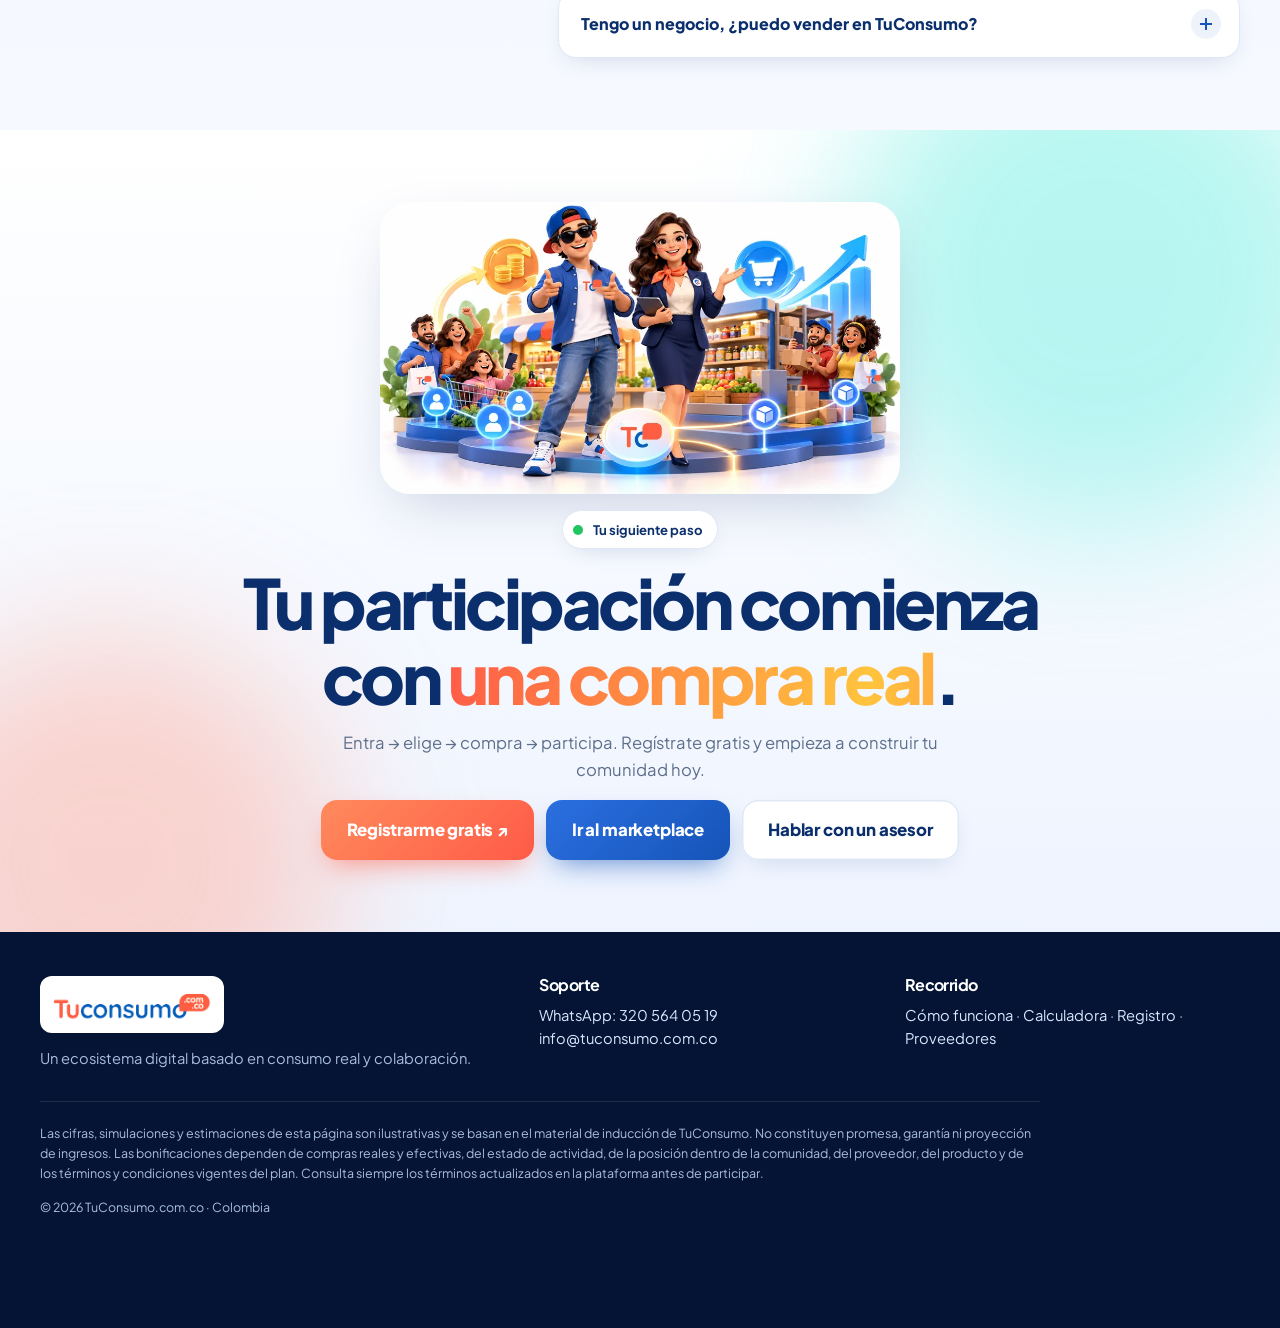
==== commit fd5c2753: "Quitar el acceso a la propuesta de iNNpulsa desde el menú de la landing La landing principal vuelve " ====
--- a/index.html
+++ b/index.html
@@ -51,7 +51,6 @@
     <a href="#proveedores">Proveedores</a>
   </nav>
   <div class="nav__cta">
-    <a class="nav__ally" href="innpulsa.html" data-track="nav_innpulsa" aria-label="Propuesta para iNNpulsa Colombia"><img src="assets/img/logo-innpulsa.png" alt="iNNpulsa" width="640" height="215"></a>
     <span class="chapter-count" aria-hidden="true"><b id="chapNow">01</b>/<span id="chapTotal">13</span></span>
     <a class="btn btn--coral btn--sm js-out" data-link="registro" data-track="nav_registro" href="https://tuconsumo.com.co/" target="_blank" rel="noopener">Registrarme gratis</a>
   </div>
--- a/assets/css/styles.css
+++ b/assets/css/styles.css
@@ -896,11 +896,3 @@
 .pt-steps li:last-child{background:#fff1ee}.pt-steps li:last-child b{color:var(--coral)}
 .base__note{text-align:center;max-width:520px;margin:10px auto 0}
 
-/* Menú aliado: iNNpulsa */
-.nav__ally{position:relative;display:inline-flex;align-items:center;gap:8px;padding:5px 14px 5px 12px;border-radius:999px;font-weight:800;font-size:.86rem;text-decoration:none;color:var(--navy);background:linear-gradient(#fff,#fff) padding-box,conic-gradient(from var(--ang),var(--teal),var(--blue-2),var(--coral),var(--sun),var(--teal)) border-box;border:2px solid transparent;animation:spin 5s linear infinite;transition:transform .3s var(--spring)}
-.nav__ally::before{content:"";width:8px;height:8px;border-radius:50%;background:var(--coral);box-shadow:0 0 0 0 #ff5b4799;animation:pulseCoral 1.8s infinite}
-.nav__ally:hover{transform:translateY(-2px)}
-@media (max-width:640px){.nav__ally{padding:6px 10px;font-size:.76rem}.nav__ally::before{display:none}}
-@media (max-width:380px){.nav__cta{gap:6px}}
-.nav__ally img{height:24px;width:auto;display:block}
-@media (max-width:640px){.nav__ally img{height:18px}}
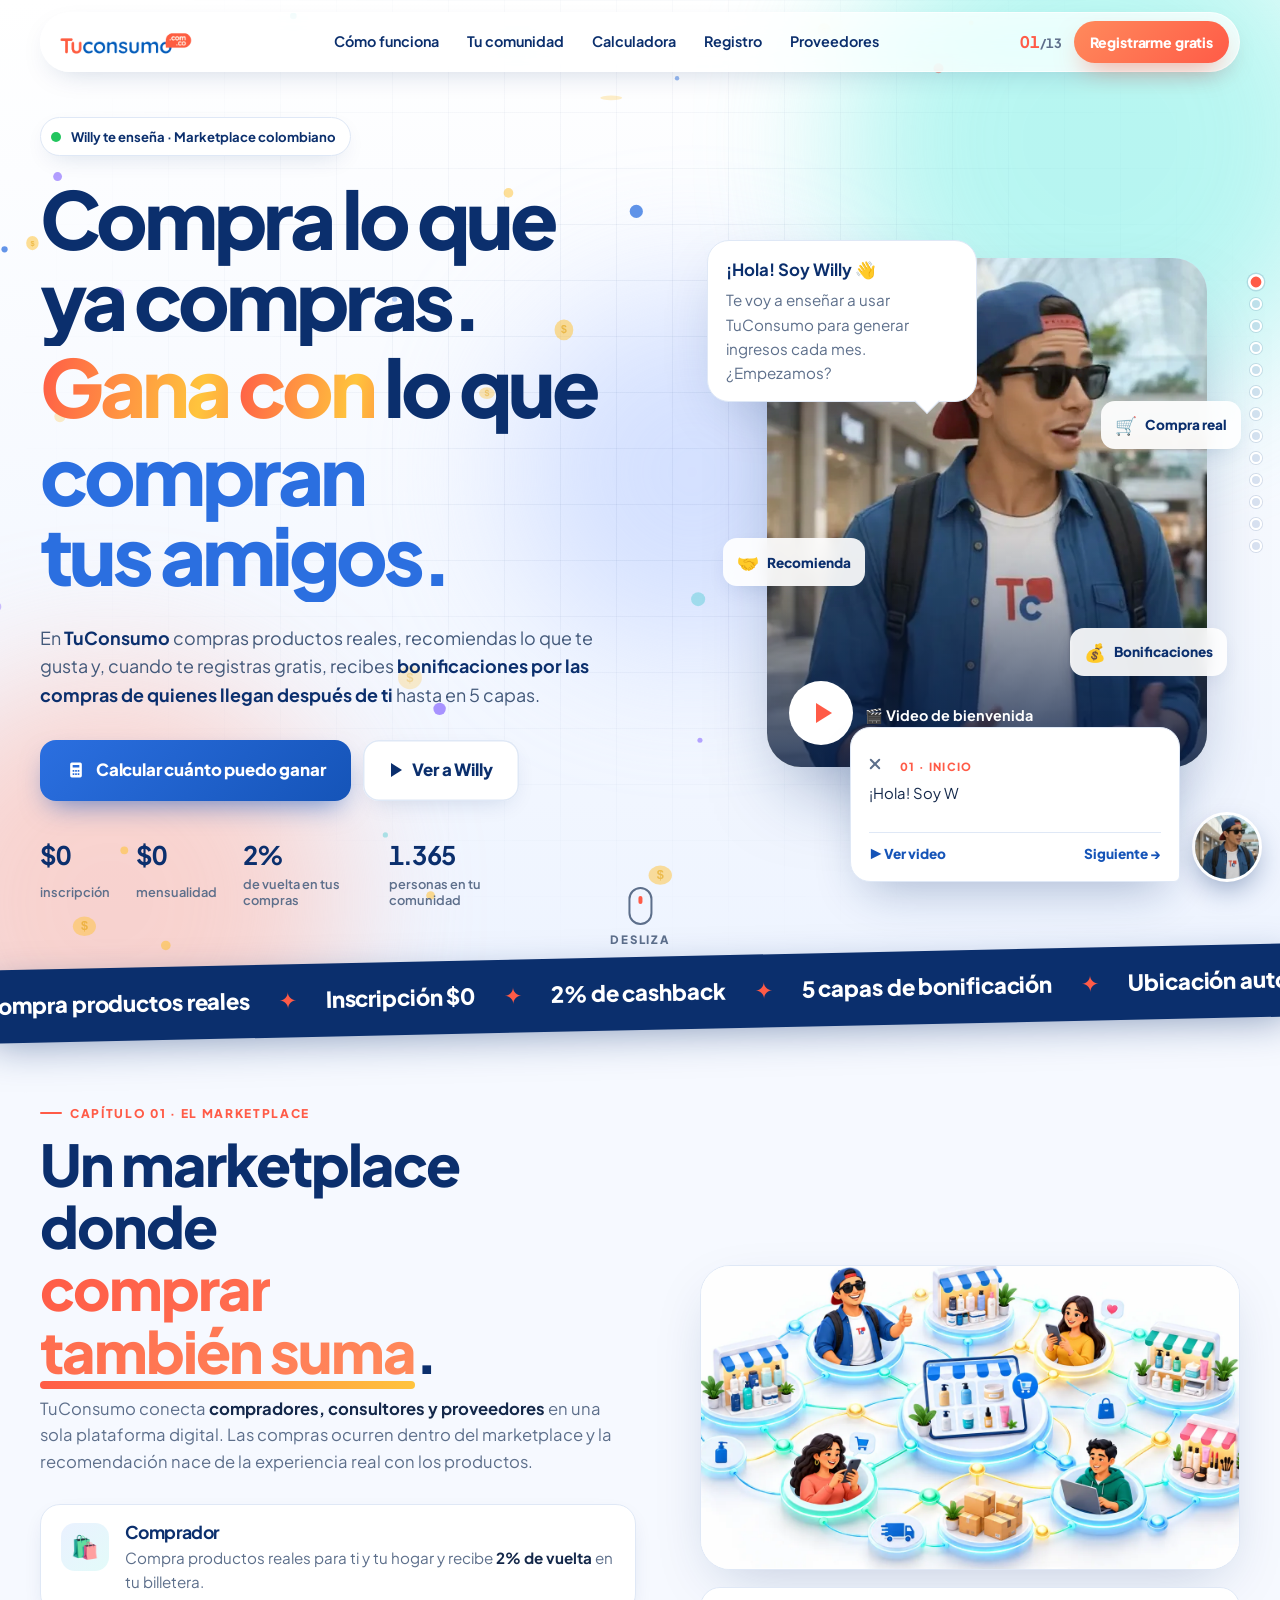
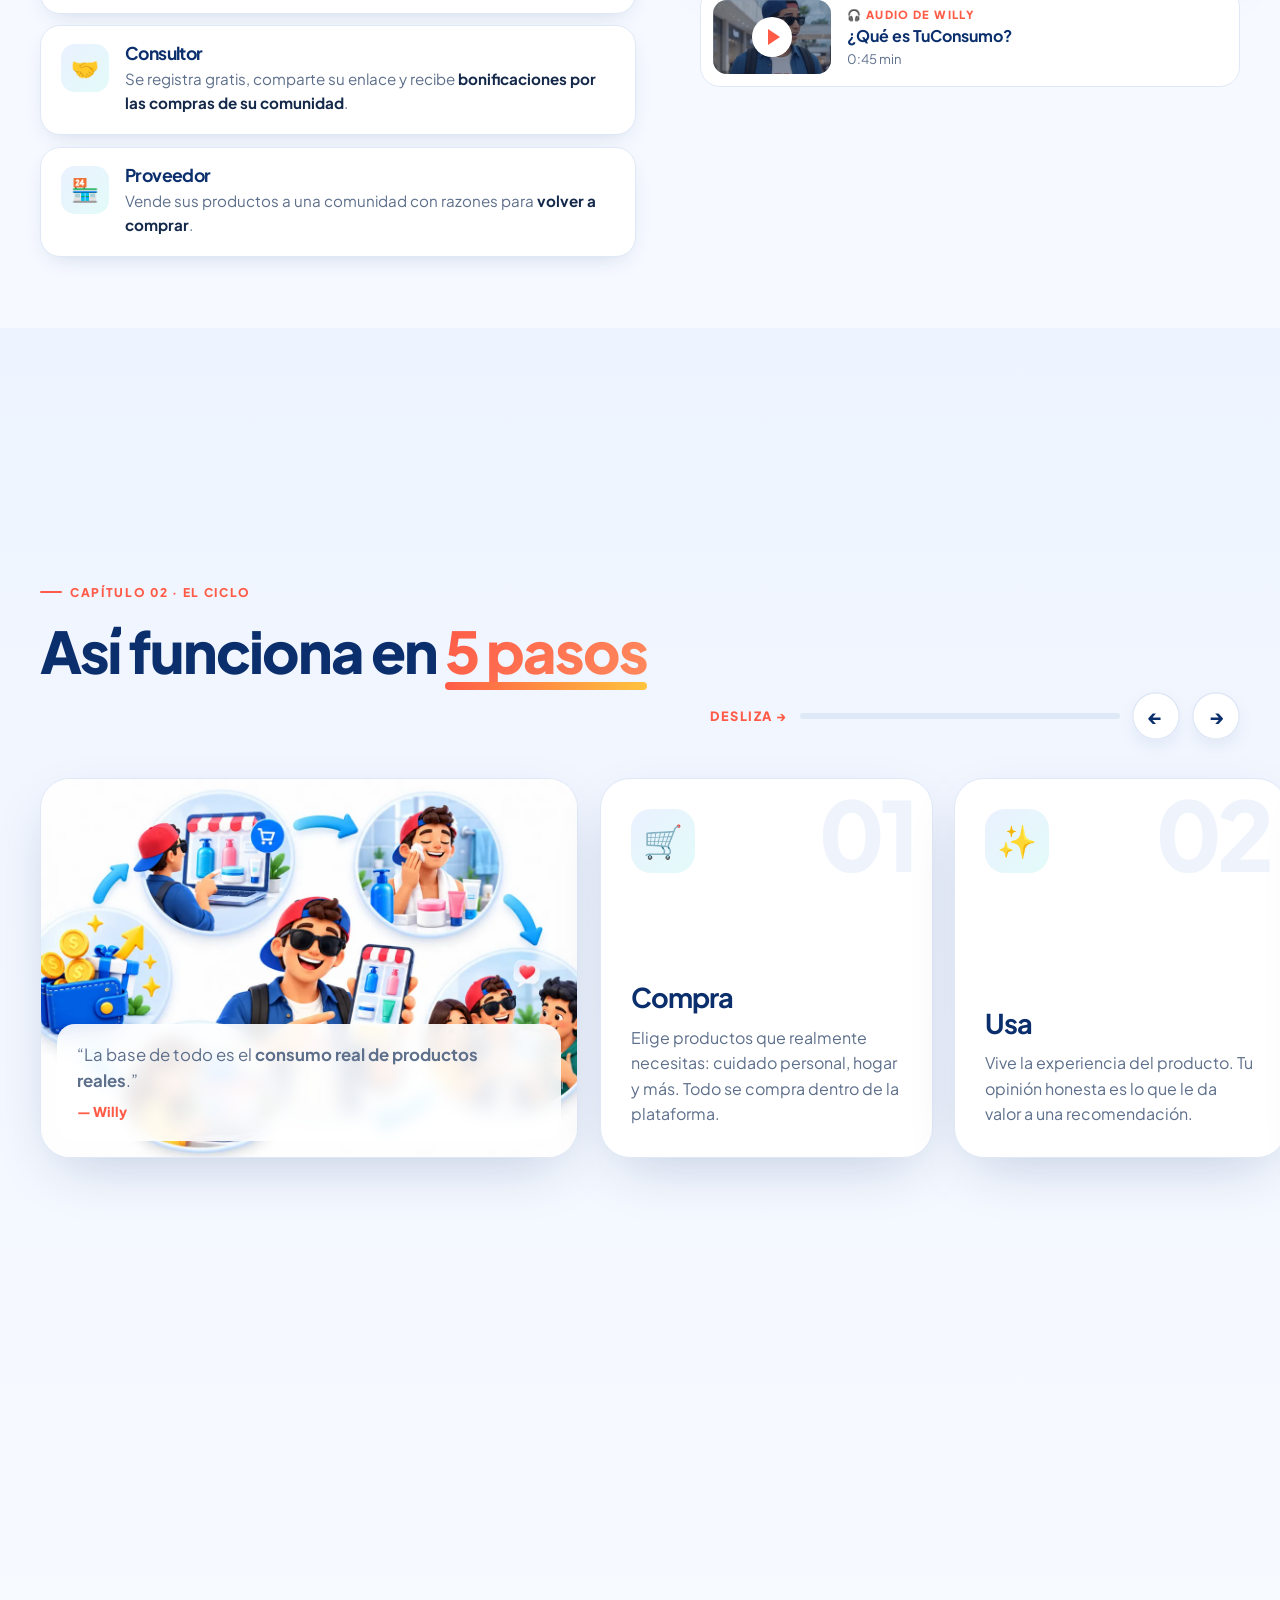
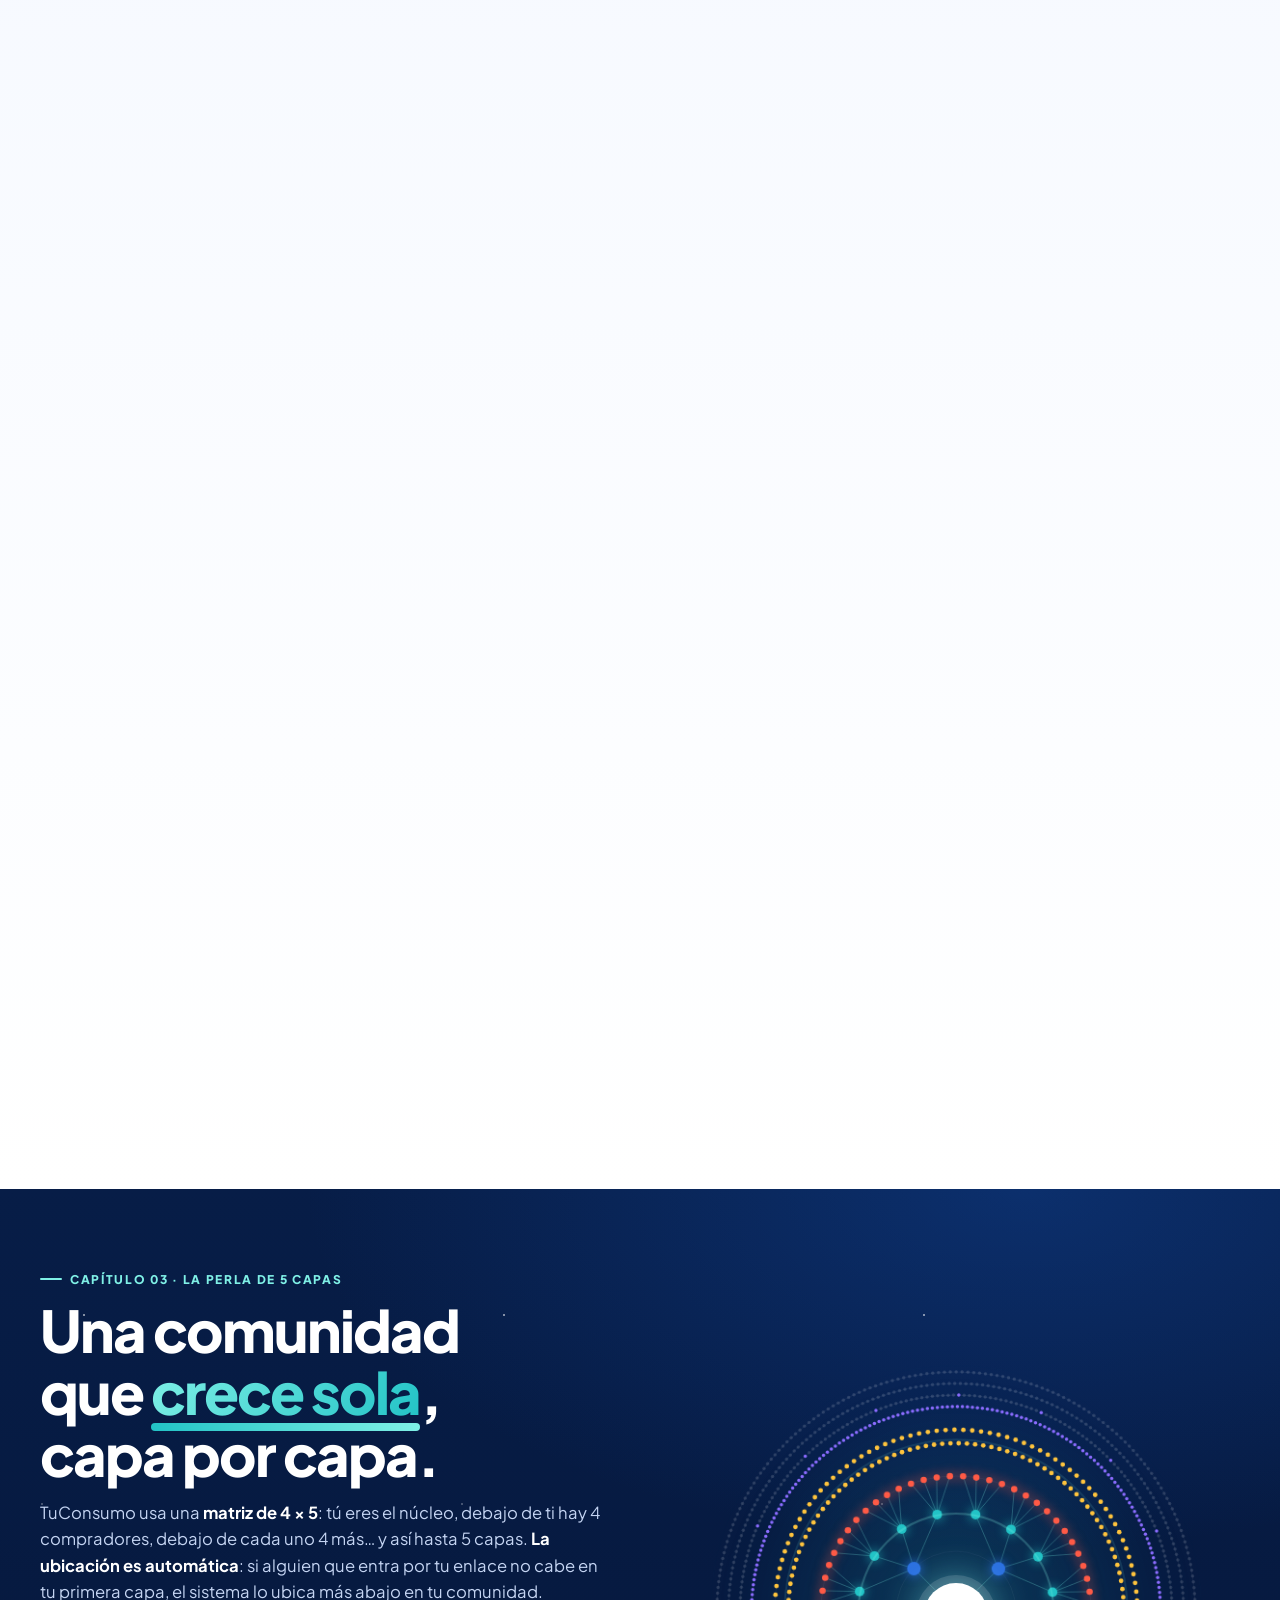
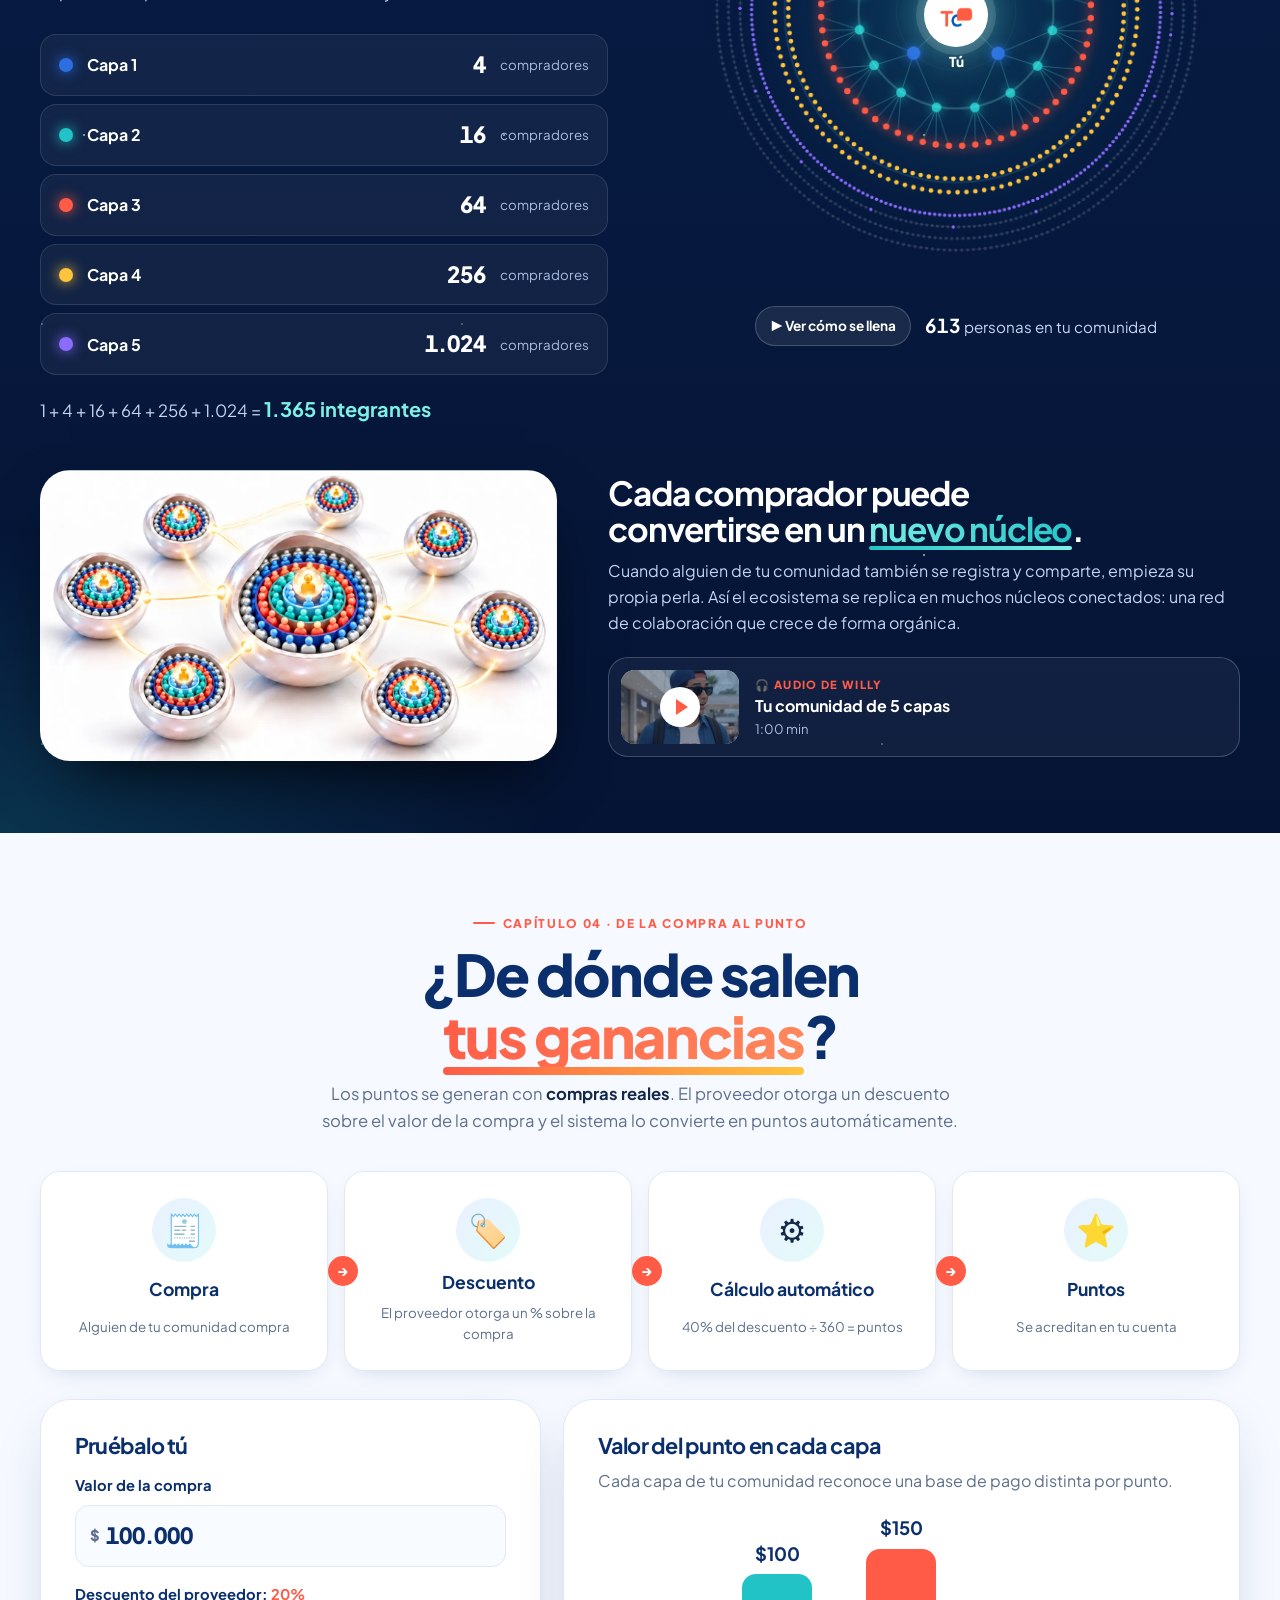
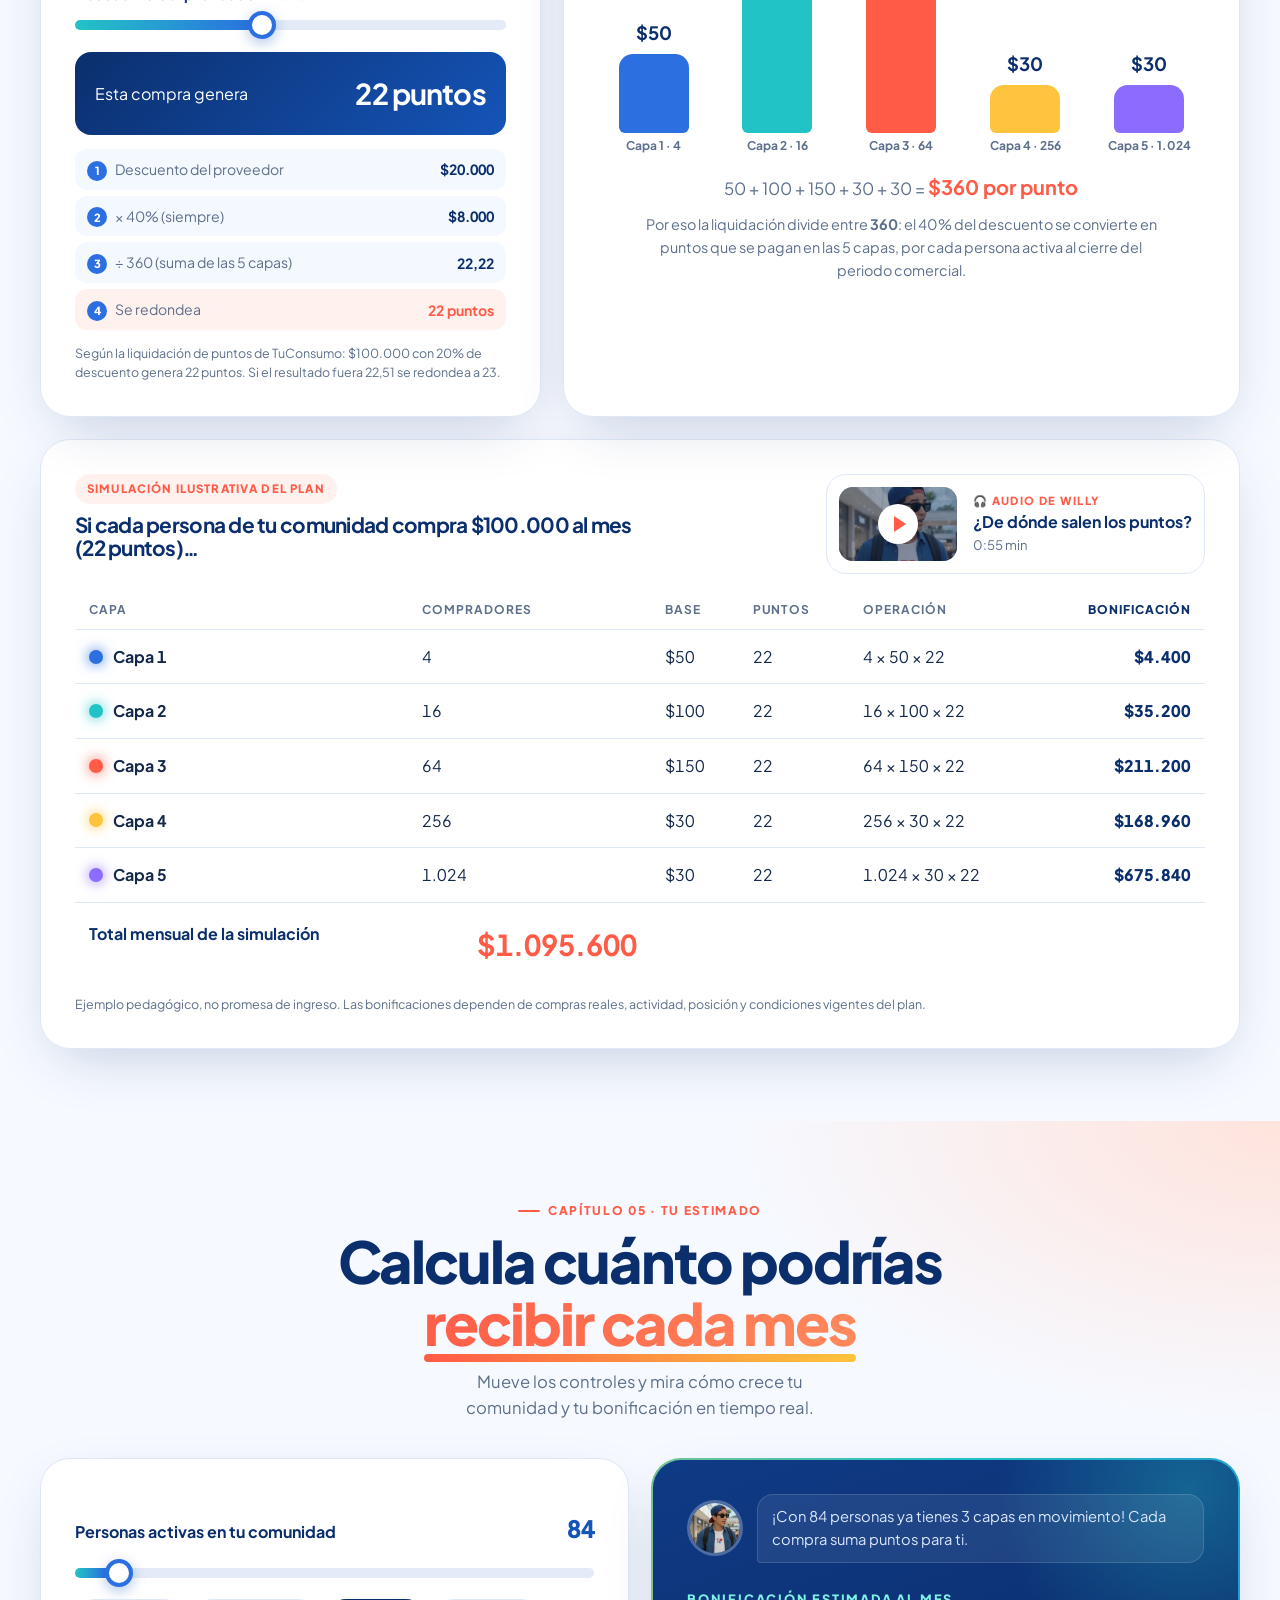
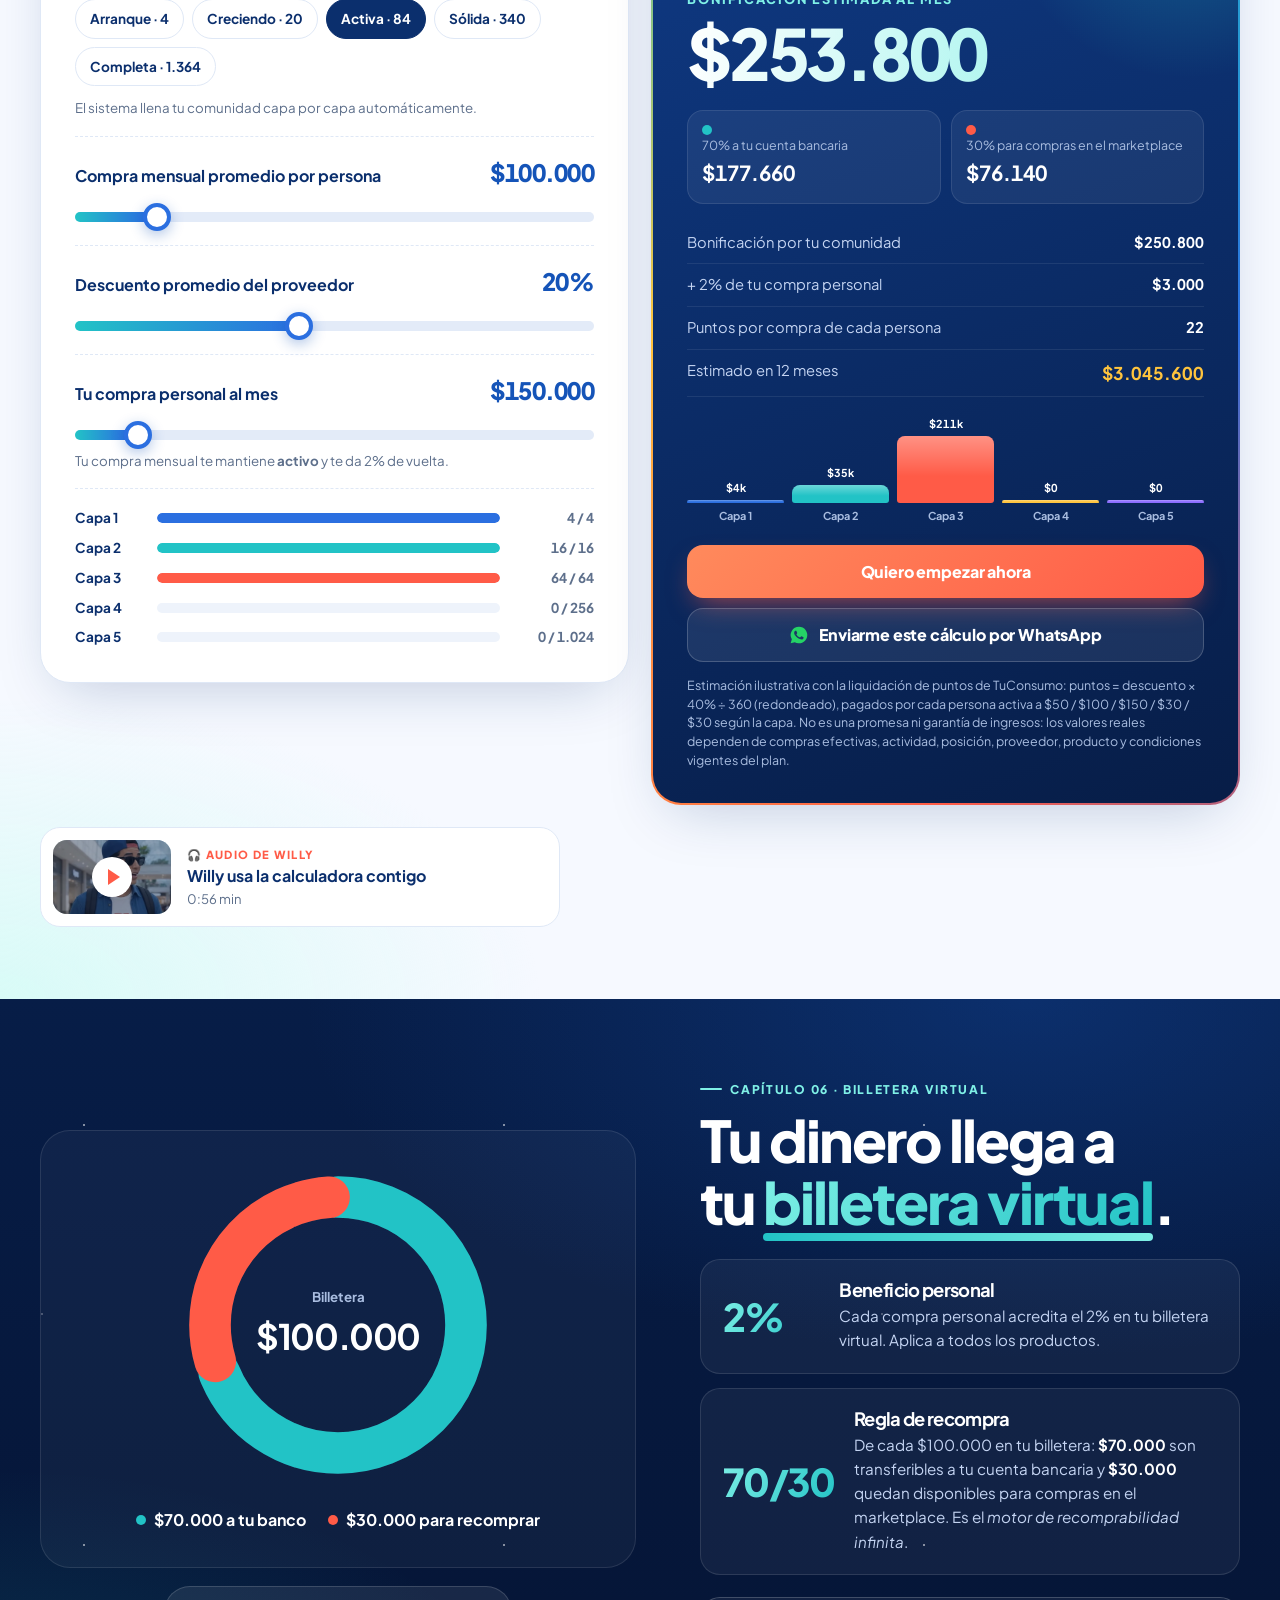
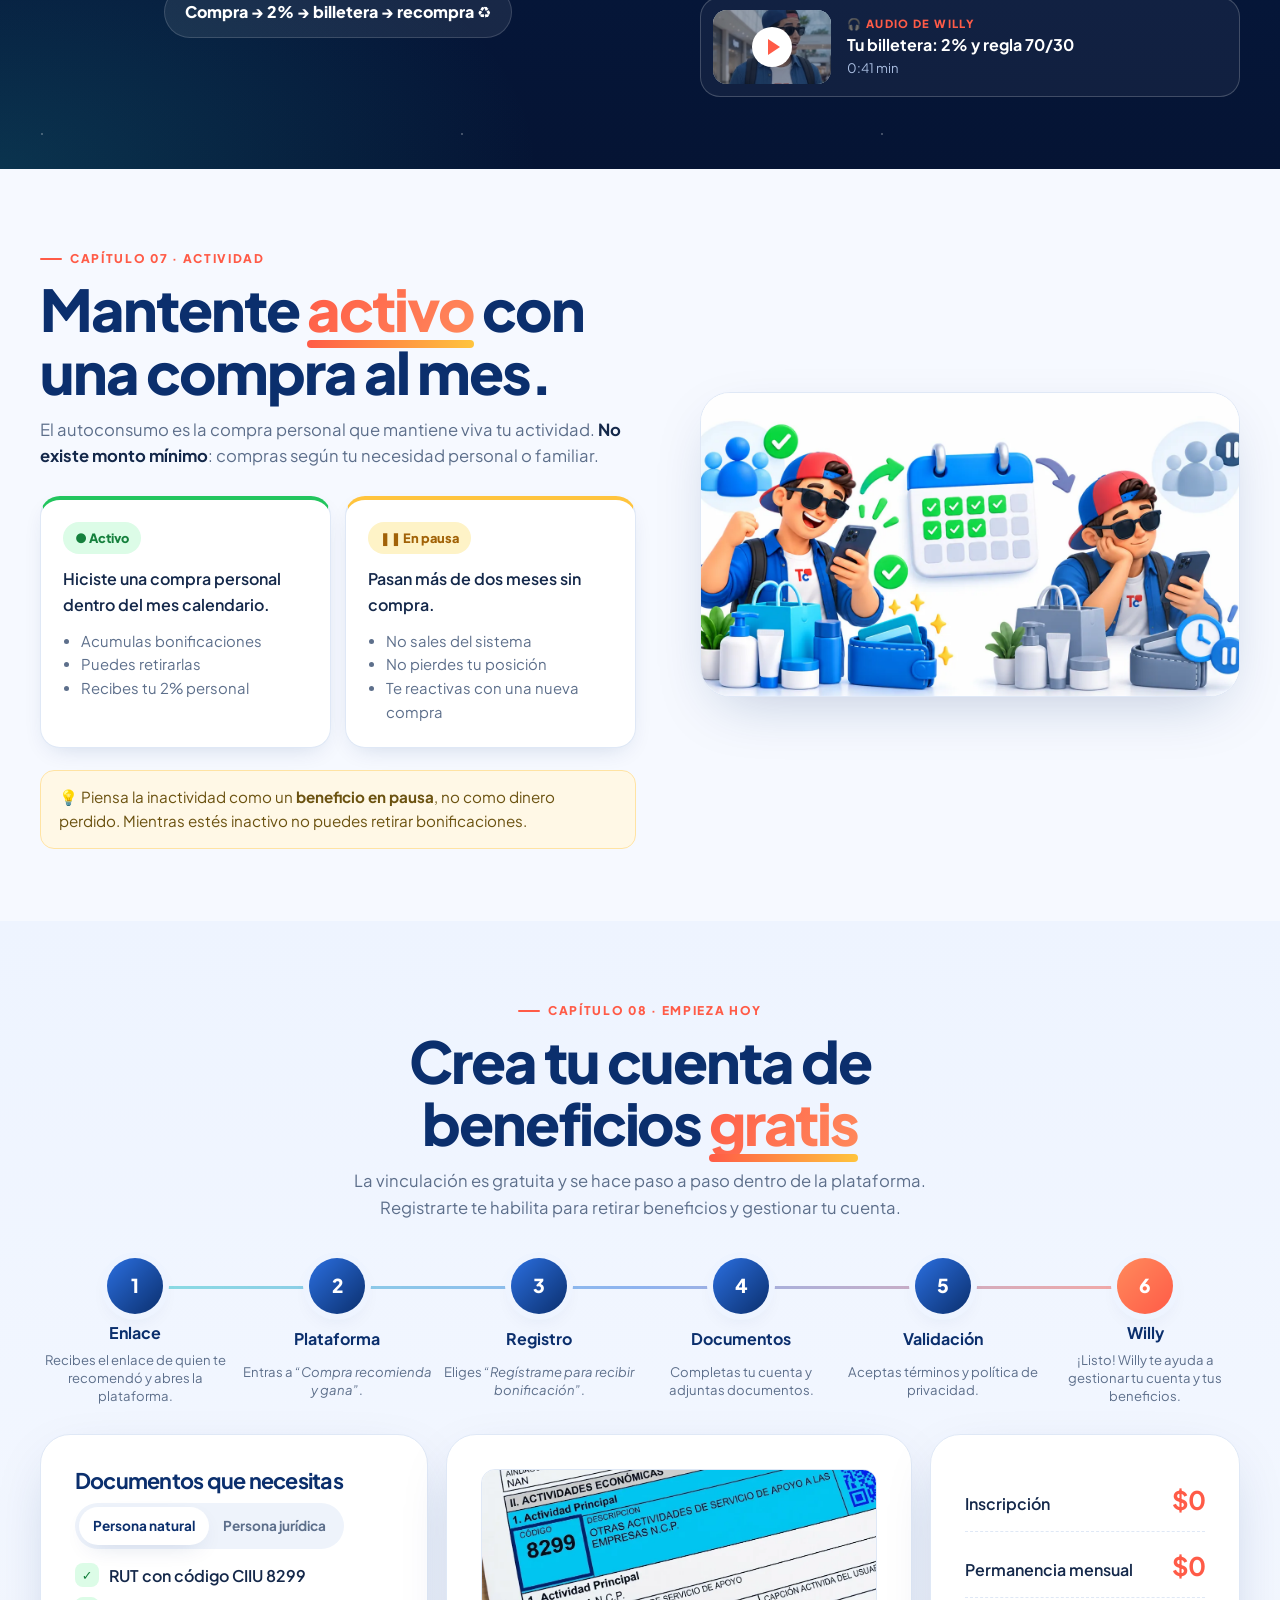
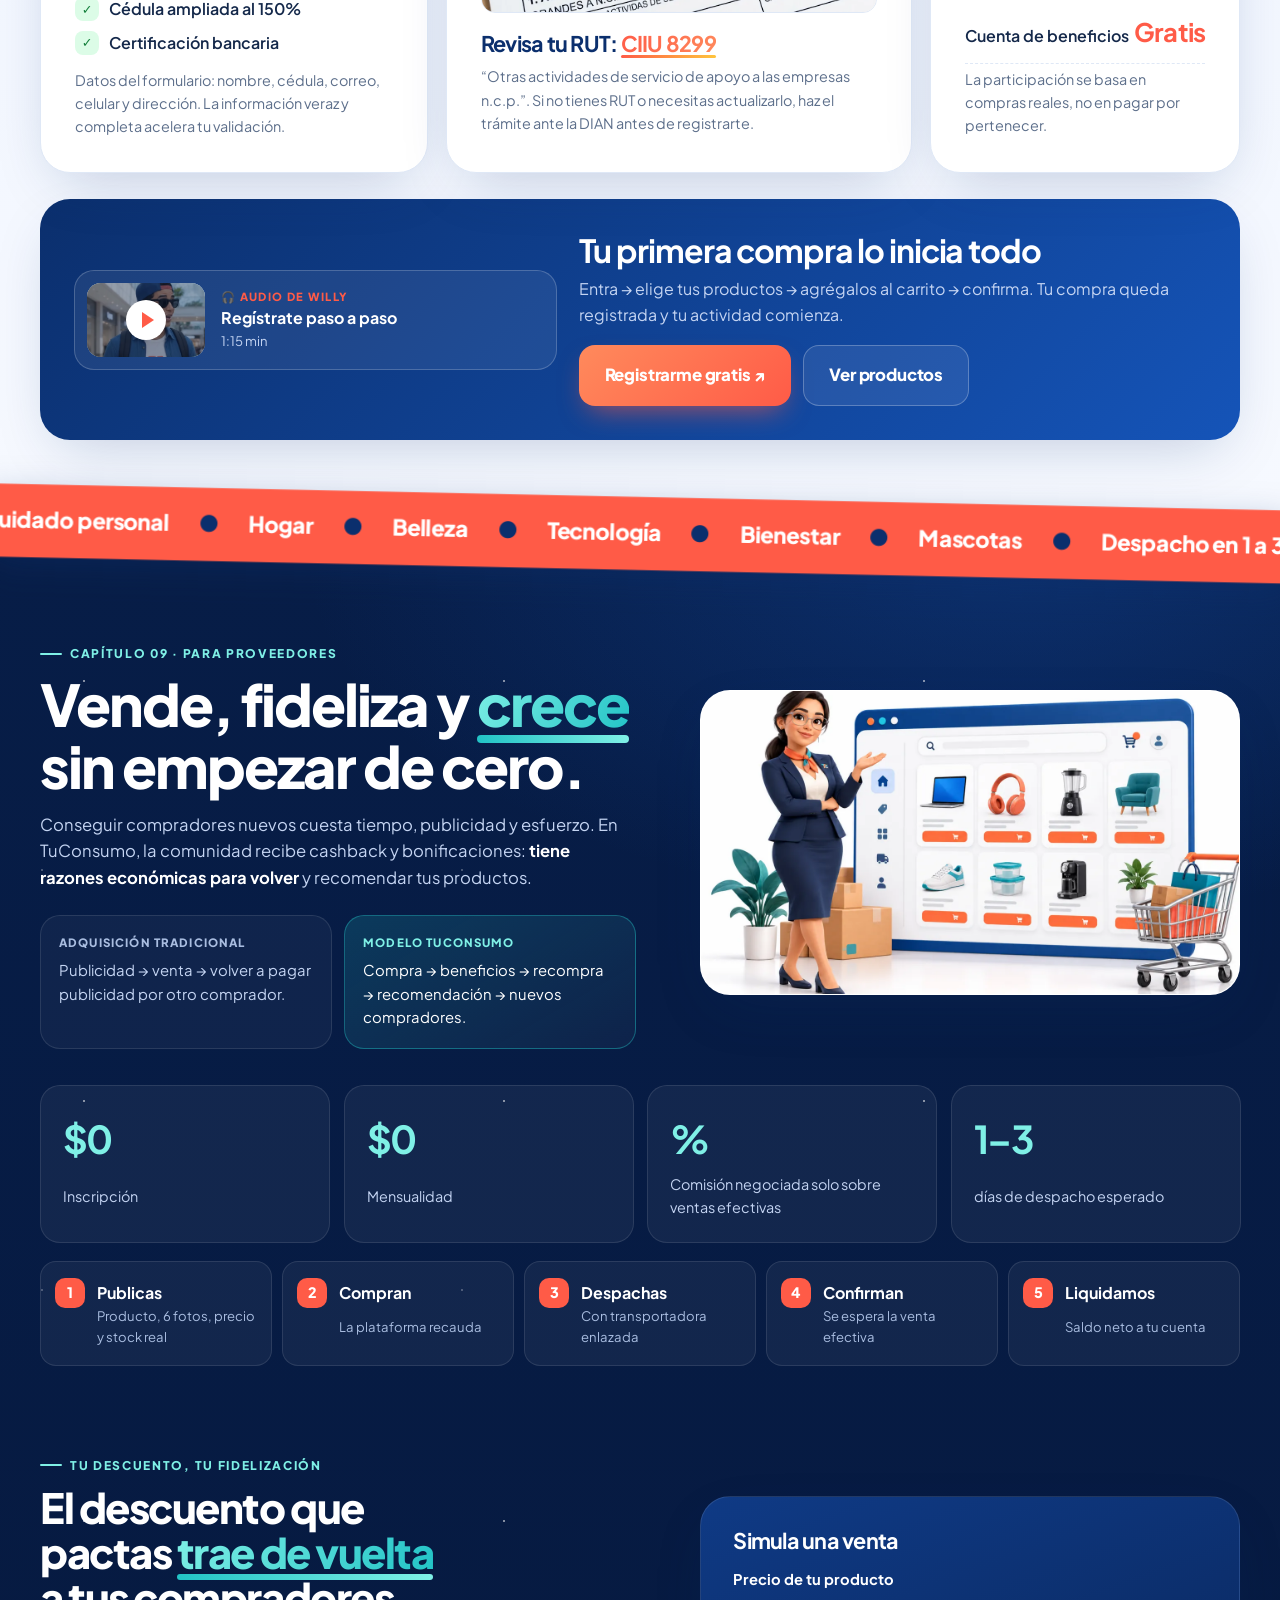
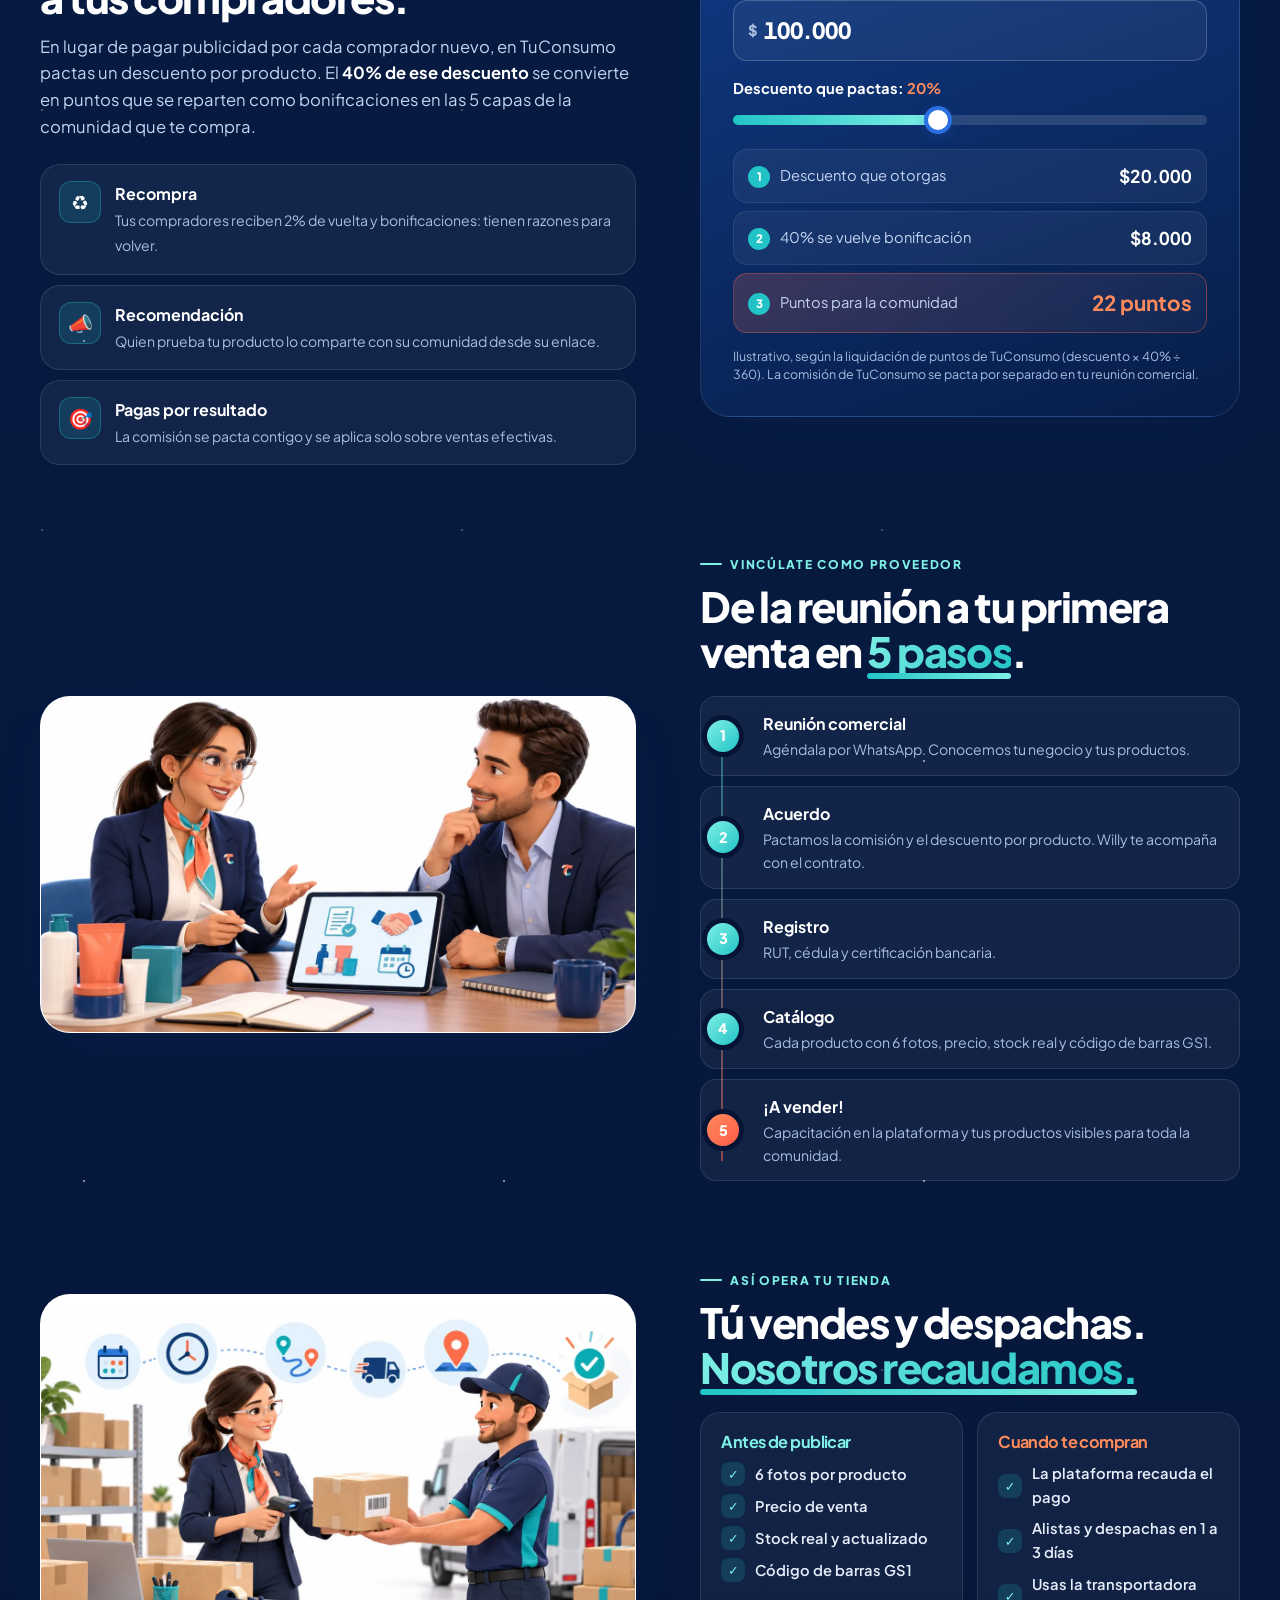
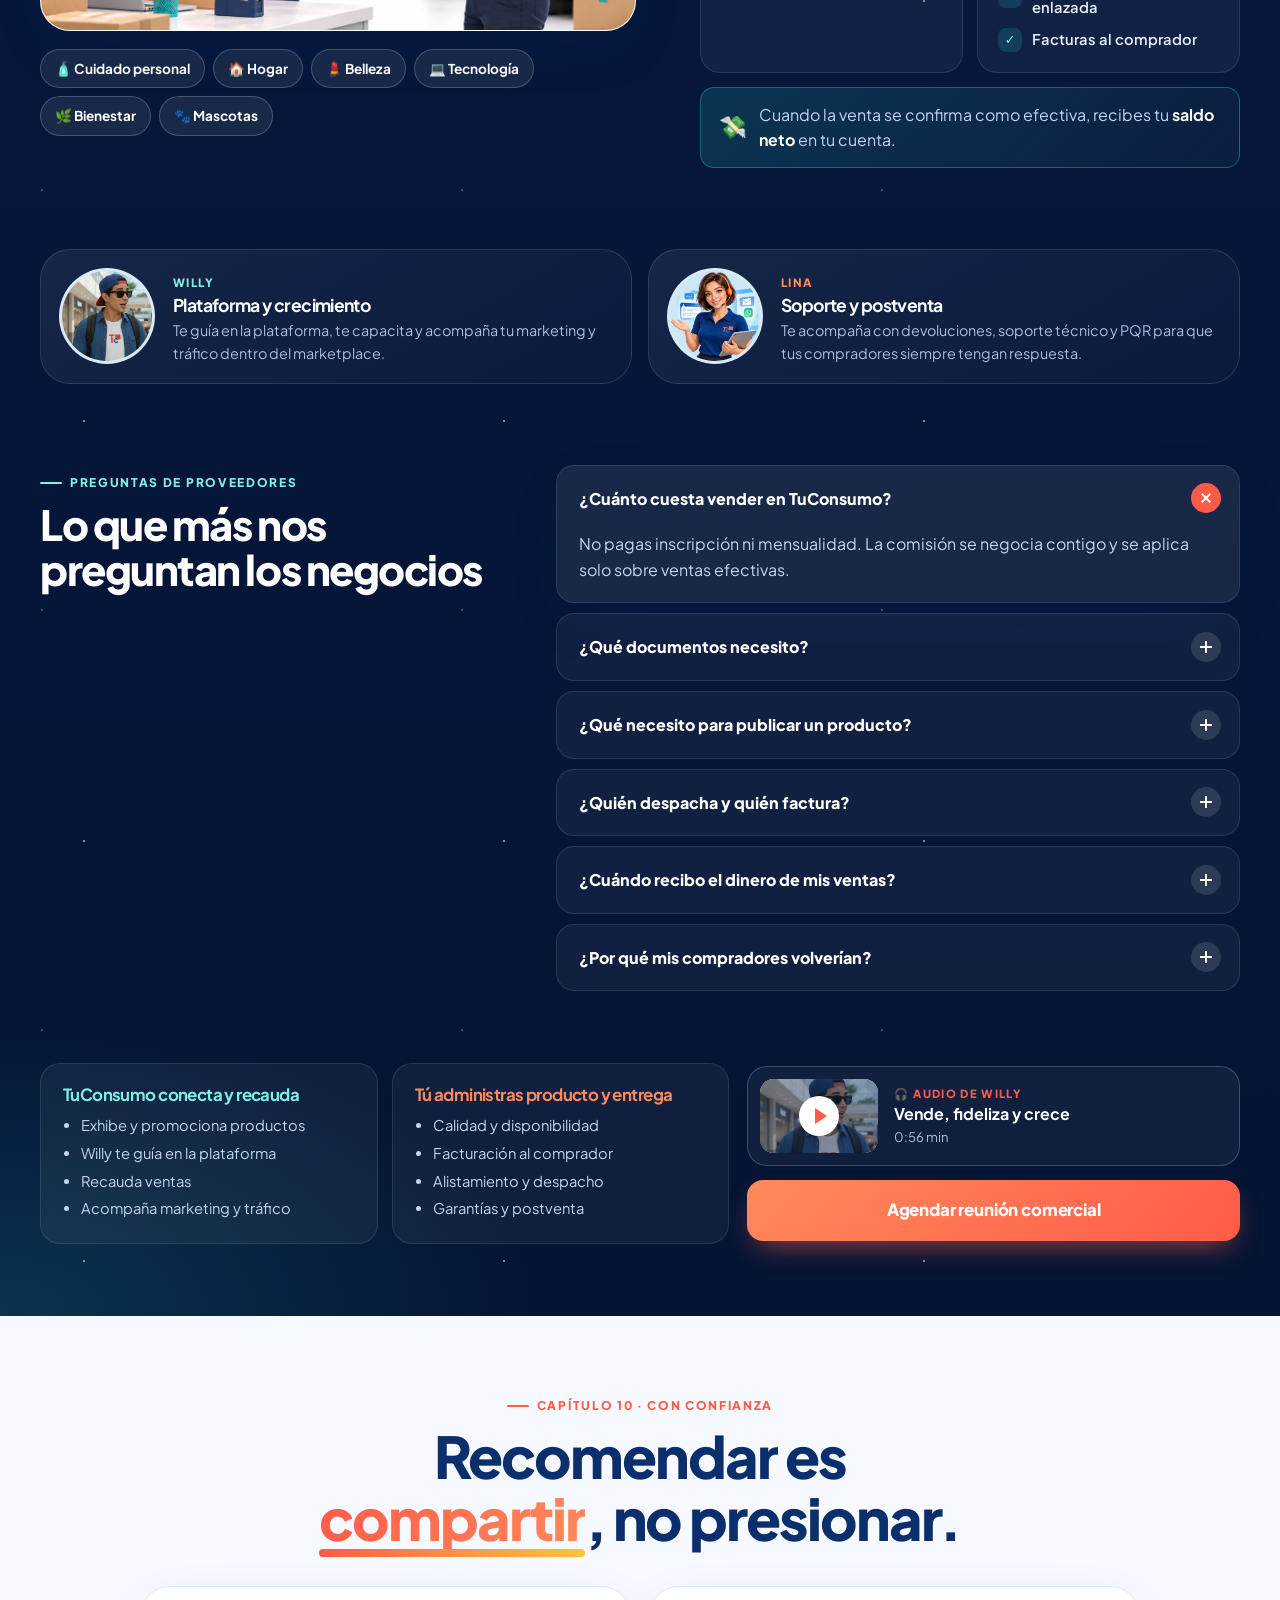
==== commit 9f2cf269: "Audios temporales de Willy y sección de proveedores ampliada - assets/audio/: 8 audios de Willy (voz" ====
--- a/index.html
+++ b/index.html
@@ -554,6 +554,108 @@
       <li><b>Liquidamos</b><small>Saldo neto a tu cuenta</small></li>
     </ol>
 
+    <!-- 9.1 · Tu descuento trabaja para ti -->
+    <div class="prov-block split">
+      <div class="split__copy">
+        <span class="eyebrow eyebrow--light reveal">Tu descuento, tu fidelización</span>
+        <h3 class="title title--light title--sm reveal">El descuento que pactas <span class="hl hl--teal">trae de vuelta</span> a tus compradores.</h3>
+        <p class="lead lead--light reveal">En lugar de pagar publicidad por cada comprador nuevo, en TuConsumo pactas un descuento por producto. El <b>40% de ese descuento</b> se convierte en puntos que se reparten como bonificaciones en las 5 capas de la comunidad que te compra.</p>
+        <ul class="prov-why reveal-stagger">
+          <li><span>♻️</span><div><b>Recompra</b><small>Tus compradores reciben 2% de vuelta y bonificaciones: tienen razones para volver.</small></div></li>
+          <li><span>📣</span><div><b>Recomendación</b><small>Quien prueba tu producto lo comparte con su comunidad desde su enlace.</small></div></li>
+          <li><span>🎯</span><div><b>Pagas por resultado</b><small>La comisión se pacta contigo y se aplica solo sobre ventas efectivas.</small></div></li>
+        </ul>
+      </div>
+      <div class="prov-sim card card--dark reveal">
+        <h3>Simula una venta</h3>
+        <label class="field field--light">
+          <span>Precio de tu producto</span>
+          <div class="money money--dark"><span>$</span><input type="text" inputmode="numeric" id="pvPrice" value="100.000" aria-label="Precio del producto en pesos"></div>
+        </label>
+        <label class="field field--light">
+          <span>Descuento que pactas: <b id="pvDiscOut">20%</b></span>
+          <input type="range" id="pvDisc" min="5" max="40" step="1" value="20">
+        </label>
+        <ol class="prov-sim__steps">
+          <li><span>Descuento que otorgas</span><b id="pvDesc">$20.000</b></li>
+          <li><span>40% se vuelve bonificación</span><b id="pvBonus">$8.000</b></li>
+          <li><span>Puntos para la comunidad</span><b id="pvPts">22 puntos</b></li>
+        </ol>
+        <p class="tiny tiny--light">Ilustrativo, según la liquidación de puntos de TuConsumo (descuento × 40% ÷ 360). La comisión de TuConsumo se pacta por separado en tu reunión comercial.</p>
+      </div>
+    </div>
+
+    <!-- 9.2 · Cómo te vinculas -->
+    <div class="prov-block split split--rev">
+      <div class="split__copy">
+        <span class="eyebrow eyebrow--light reveal">Vincúlate como proveedor</span>
+        <h3 class="title title--light title--sm reveal">De la reunión a tu primera venta en <span class="hl hl--teal">5 pasos</span>.</h3>
+        <ol class="prov-steps reveal-stagger">
+          <li><b>Reunión comercial</b><small>Agéndala por WhatsApp. Conocemos tu negocio y tus productos.</small></li>
+          <li><b>Acuerdo</b><small>Pactamos la comisión y el descuento por producto. Willy te acompaña con el contrato.</small></li>
+          <li><b>Registro</b><small>RUT, cédula y certificación bancaria.</small></li>
+          <li><b>Catálogo</b><small>Cada producto con 6 fotos, precio, stock real y código de barras GS1.</small></li>
+          <li><b>¡A vender!</b><small>Capacitación en la plataforma y tus productos visibles para toda la comunidad.</small></li>
+        </ol>
+      </div>
+      <div class="split__media reveal">
+        <figure class="media-card media-card--dark parallax"><img src="assets/img/reunion-comercial.webp" alt="Reunión comercial entre una asesora de TuConsumo y un proveedor" loading="lazy"></figure>
+      </div>
+    </div>
+
+    <!-- 9.3 · Operación: ficha y despacho -->
+    <div class="prov-block split">
+      <div class="split__media reveal">
+        <figure class="media-card media-card--dark parallax"><img src="assets/img/despacho.webp" alt="Proveedora entregando un pedido a la transportadora enlazada" loading="lazy"></figure>
+        <div class="prov-cats reveal-stagger" aria-label="Categorías del marketplace">
+          <span class="chip">🧴 Cuidado personal</span><span class="chip">🏠 Hogar</span><span class="chip">💄 Belleza</span><span class="chip">💻 Tecnología</span><span class="chip">🌿 Bienestar</span><span class="chip">🐾 Mascotas</span>
+        </div>
+      </div>
+      <div class="split__copy">
+        <span class="eyebrow eyebrow--light reveal">Así opera tu tienda</span>
+        <h3 class="title title--light title--sm reveal">Tú vendes y despachas. <span class="hl hl--teal">Nosotros recaudamos.</span></h3>
+        <div class="prov-ops reveal-stagger">
+          <article>
+            <h4>Antes de publicar</h4>
+            <ul class="checklist checklist--dark"><li>6 fotos por producto</li><li>Precio de venta</li><li>Stock real y actualizado</li><li>Código de barras GS1</li></ul>
+          </article>
+          <article>
+            <h4>Cuando te compran</h4>
+            <ul class="checklist checklist--dark"><li>La plataforma recauda el pago</li><li>Alistas y despachas en 1 a 3 días</li><li>Usas la transportadora enlazada</li><li>Facturas al comprador</li></ul>
+          </article>
+        </div>
+        <div class="prov-pay reveal"><span>💸</span><p>Cuando la venta se confirma como efectiva, recibes tu <b>saldo neto</b> en tu cuenta.</p></div>
+      </div>
+    </div>
+
+    <!-- 9.4 · Acompañamiento -->
+    <div class="prov-team reveal-stagger">
+      <article class="prov-team__card">
+        <img src="assets/img/willy-hero.webp" alt="Willy" loading="lazy">
+        <div><small>Willy</small><h4>Plataforma y crecimiento</h4><p>Te guía en la plataforma, te capacita y acompaña tu marketing y tráfico dentro del marketplace.</p></div>
+      </article>
+      <article class="prov-team__card">
+        <img src="assets/img/lina-soporte.webp" alt="Lina, asistente de soporte de TuConsumo" loading="lazy">
+        <div><small>Lina</small><h4>Soporte y postventa</h4><p>Te acompaña con devoluciones, soporte técnico y PQR para que tus compradores siempre tengan respuesta.</p></div>
+      </article>
+    </div>
+
+    <!-- 9.5 · Preguntas de proveedores -->
+    <div class="prov-faq-wrap">
+      <div class="prov-faq-head reveal">
+        <span class="eyebrow eyebrow--light">Preguntas de proveedores</span>
+        <h3 class="title title--light title--sm">Lo que más nos preguntan los negocios</h3>
+      </div>
+      <div class="faq faq--dark reveal-stagger">
+        <details open><summary>¿Cuánto cuesta vender en TuConsumo?</summary><p>No pagas inscripción ni mensualidad. La comisión se negocia contigo y se aplica solo sobre ventas efectivas.</p></details>
+        <details><summary>¿Qué documentos necesito?</summary><p>RUT, cédula y certificación bancaria. En la reunión comercial te confirmamos lo que aplica según tu tipo de negocio.</p></details>
+        <details><summary>¿Qué necesito para publicar un producto?</summary><p>6 fotos, precio, stock real y código de barras GS1. Willy te acompaña para dejar tu catálogo listo.</p></details>
+        <details><summary>¿Quién despacha y quién factura?</summary><p>Tú. Alistas y despachas en 1 a 3 días con la transportadora enlazada, y facturas al comprador. También respondes por la calidad, las garantías y la postventa.</p></details>
+        <details><summary>¿Cuándo recibo el dinero de mis ventas?</summary><p>La plataforma recauda el pago. Cuando la venta se confirma como efectiva, se liquida tu saldo neto a tu cuenta.</p></details>
+        <details><summary>¿Por qué mis compradores volverían?</summary><p>Porque reciben 2% de vuelta en cada compra personal y bonificaciones por las compras de su comunidad. Esas bonificaciones se alimentan del descuento que pactas, así que tu producto queda en el centro de su recompra.</p></details>
+      </div>
+    </div>
+
     <div class="prov-bottom">
       <div class="who reveal">
         <div><h4>TuConsumo conecta y recauda</h4><ul><li>Exhibe y promociona productos</li><li>Willy te guía en la plataforma</li><li>Recauda ventas</li><li>Acompaña marketing y tráfico</li></ul></div>
--- a/assets/css/styles.css
+++ b/assets/css/styles.css
@@ -435,6 +435,70 @@
 .who ul{margin:0;padding-left:18px;color:#c4d4f2;font-size:.92rem;display:grid;gap:4px}
 .prov-cta{display:grid;gap:14px;align-content:center}
 .prov-cta .video-slot--dark{margin:0}
+/* proveedores · extensión */
+.prov-block{margin:clamp(56px,9vh,100px) 0}
+.title--sm{font-size:clamp(1.7rem,3.4vw,2.6rem)}
+.prov-why{list-style:none;padding:0;margin:24px 0 0;display:grid;gap:10px}
+.prov-why li{display:flex;gap:14px;align-items:flex-start;padding:16px 18px;border-radius:var(--r);background:#ffffff0d;border:1px solid #ffffff1a}
+.prov-why li>span{flex:none;width:42px;height:42px;border-radius:12px;display:grid;place-items:center;font-size:1.25rem;background:#22c3c626;border:1px solid #22c3c655}
+.prov-why b{color:#fff;display:block}
+.prov-why small{color:#a9bde0;font-size:.88rem}
+.prov-sim{padding:clamp(22px,3vw,32px)}
+.field--light{color:#fff}
+.field--light b{color:var(--coral-2)}
+.money--dark{background:#ffffff0d;border-color:#ffffff33}
+.money--dark span{color:#a9bde0}
+.money--dark input{color:#fff}
+.prov-sim input[type=range]{background:linear-gradient(90deg,var(--teal),var(--teal-2)) 0/var(--p,50%) 100% no-repeat,#ffffff22}
+.prov-sim__steps{list-style:none;padding:0;margin:18px 0 0;display:grid;gap:8px;counter-reset:pv}
+.prov-sim__steps li{counter-increment:pv;display:flex;justify-content:space-between;align-items:center;gap:10px;padding:12px 14px;border-radius:14px;background:#ffffff0d;border:1px solid #ffffff14;color:#c4d4f2;font-size:.92rem;transition:transform .3s var(--spring),background .3s}
+.prov-sim__steps li:hover{transform:translateX(6px);background:#ffffff17}
+.prov-sim__steps li span::before{content:counter(pv);display:inline-grid;place-items:center;width:22px;height:22px;margin-right:10px;border-radius:50%;background:var(--teal);color:#fff;font-size:.72rem;font-weight:800}
+.prov-sim__steps b{color:#fff;font-size:1.1rem;font-variant-numeric:tabular-nums;white-space:nowrap}
+.prov-sim__steps li:last-child{background:linear-gradient(135deg,#ff6b4a33,#ffffff08);border-color:#ff6b4a55}
+.prov-sim__steps li:last-child b{color:var(--coral-2);font-size:1.3rem}
+.prov-steps{list-style:none;padding:0;margin:22px 0 0;display:grid;gap:10px;counter-reset:ps;position:relative}
+.prov-steps::before{content:"";position:absolute;left:21px;top:20px;bottom:20px;width:2px;background:linear-gradient(var(--teal),var(--coral));opacity:.5}
+.prov-steps li{counter-increment:ps;position:relative;display:grid;gap:2px;padding:14px 18px 14px 62px;border-radius:16px;background:#ffffff0d;border:1px solid #ffffff1a;transition:transform .4s var(--spring),background .3s}
+.prov-steps li:hover{transform:translateX(6px);background:#ffffff14}
+.prov-steps li::before{content:counter(ps);position:absolute;left:6px;top:50%;margin-top:-16px;width:32px;height:32px;border-radius:50%;display:grid;place-items:center;font-weight:800;font-size:.9rem;color:#fff;background:linear-gradient(135deg,var(--teal-2),var(--teal));box-shadow:0 0 0 5px var(--deep)}
+.prov-steps li:last-child::before{background:linear-gradient(135deg,var(--coral-2),var(--coral))}
+.prov-steps b{color:#fff}
+.prov-steps small{color:#a9bde0;font-size:.88rem}
+.prov-cats{display:flex;flex-wrap:wrap;gap:8px}
+.prov-cats .chip{background:#ffffff14;border-color:#ffffff33;color:#fff;cursor:default}
+.prov-ops{display:grid;grid-template-columns:1fr 1fr;gap:14px;margin-top:22px}
+.prov-ops article{padding:20px;border-radius:var(--r);background:#ffffff0d;border:1px solid #ffffff1a}
+.prov-ops h4{color:var(--teal-2);margin-bottom:12px;font-size:1.02rem}
+.prov-ops article:last-child h4{color:var(--coral-2)}
+.checklist--dark{margin:0}
+.checklist--dark li{color:#e6eefc;font-weight:600;font-size:.92rem}
+.checklist--dark li::before{background:#22c3c62e;color:var(--teal-2)}
+.prov-pay{display:flex;gap:12px;align-items:center;margin-top:14px;padding:14px 18px;border-radius:14px;background:linear-gradient(135deg,#22c3c62e,#ffffff08);border:1px solid #22c3c666;color:#c4d4f2}
+.prov-pay p{margin:0}.prov-pay b{color:#fff}.prov-pay span{flex:none;font-size:1.4rem}
+.prov-team{display:grid;grid-template-columns:1fr 1fr;gap:16px;margin:0 0 clamp(56px,9vh,100px)}
+.prov-team__card{display:flex;gap:18px;align-items:center;padding:18px;border-radius:var(--r-lg);background:linear-gradient(150deg,#ffffff12,#ffffff05);border:1px solid #ffffff1f}
+.prov-team__card img{flex:none;width:96px;height:96px;border-radius:50%;object-fit:cover;object-position:50% 15%;background:#cfe6f5;border:3px solid #ffffff26}
+.prov-team__card small{font-weight:800;text-transform:uppercase;letter-spacing:.12em;font-size:.72rem;color:var(--teal-2)}
+.prov-team__card:last-child small{color:var(--coral-2)}
+.prov-team__card h4{color:#fff;font-size:1.1rem;margin:2px 0 4px}
+.prov-team__card p{color:#a9bde0;font-size:.9rem;margin:0}
+.prov-faq-wrap{display:grid;grid-template-columns:.8fr 1.2fr;gap:clamp(24px,5vw,60px);align-items:start;margin-bottom:clamp(48px,8vh,80px)}
+.prov-faq-head .title{margin-top:10px}
+.faq.faq--dark details{background:#ffffff0d;border-color:#ffffff1a;box-shadow:none}
+.faq.faq--dark details[open]{background:#ffffff14}
+.faq.faq--dark details:hover{border-color:#22c3c666}
+.faq.faq--dark summary{color:#fff}
+.faq.faq--dark summary::after{background:linear-gradient(#fff,#fff) center/12px 2px no-repeat,linear-gradient(#fff,#fff) center/2px 12px no-repeat,#ffffff1f}
+.faq.faq--dark details[open] summary::after{background:linear-gradient(#fff,#fff) center/12px 2px no-repeat,linear-gradient(#fff,#fff) center/2px 12px no-repeat,var(--coral)}
+.faq.faq--dark details p{color:#c4d4f2}
+@media (max-width:900px){
+  .prov-faq-wrap,.prov-team{grid-template-columns:1fr}
+}
+@media (max-width:640px){
+  .prov-ops{grid-template-columns:1fr}
+  .prov-team__card img{width:72px;height:72px}
+}
 
 /* ---------- do / don't ---------- */
 .dos{display:grid;grid-template-columns:1fr 1fr;gap:18px;max-width:1000px;margin:auto}
@@ -896,3 +960,15 @@
 .pt-steps li:last-child{background:#fff1ee}.pt-steps li:last-child b{color:var(--coral)}
 .base__note{text-align:center;max-width:520px;margin:10px auto 0}
 
+
+/* Videos con proporción propia (p. ej. los de Willy en HeyGen) */
+.modal__box.is-custom{width:min(100%,calc(78vh * var(--vr,1)))}
+.is-custom .modal__frame{aspect-ratio:var(--vr,1)}
+/* audio temporal de Willy (mientras llega el video) */
+.modal__box.is-audio{width:min(460px,100%)}
+.is-audio .modal__frame{aspect-ratio:auto;background:linear-gradient(180deg,#0b2a63,#071d47)}
+.audio-player{display:grid;justify-items:center;gap:14px;padding:22px 20px 24px;text-align:center;color:#c4d4f2}
+.audio-player img{width:min(240px,60%);aspect-ratio:1;object-fit:cover;object-position:50% 15%;border-radius:50%;border:4px solid #ffffff26;animation:ring 2.4s infinite}
+.audio-player p{font-size:.9rem;margin:0}
+.audio-player audio{width:100%}
+.modal__frame video{object-fit:contain;background:#000}
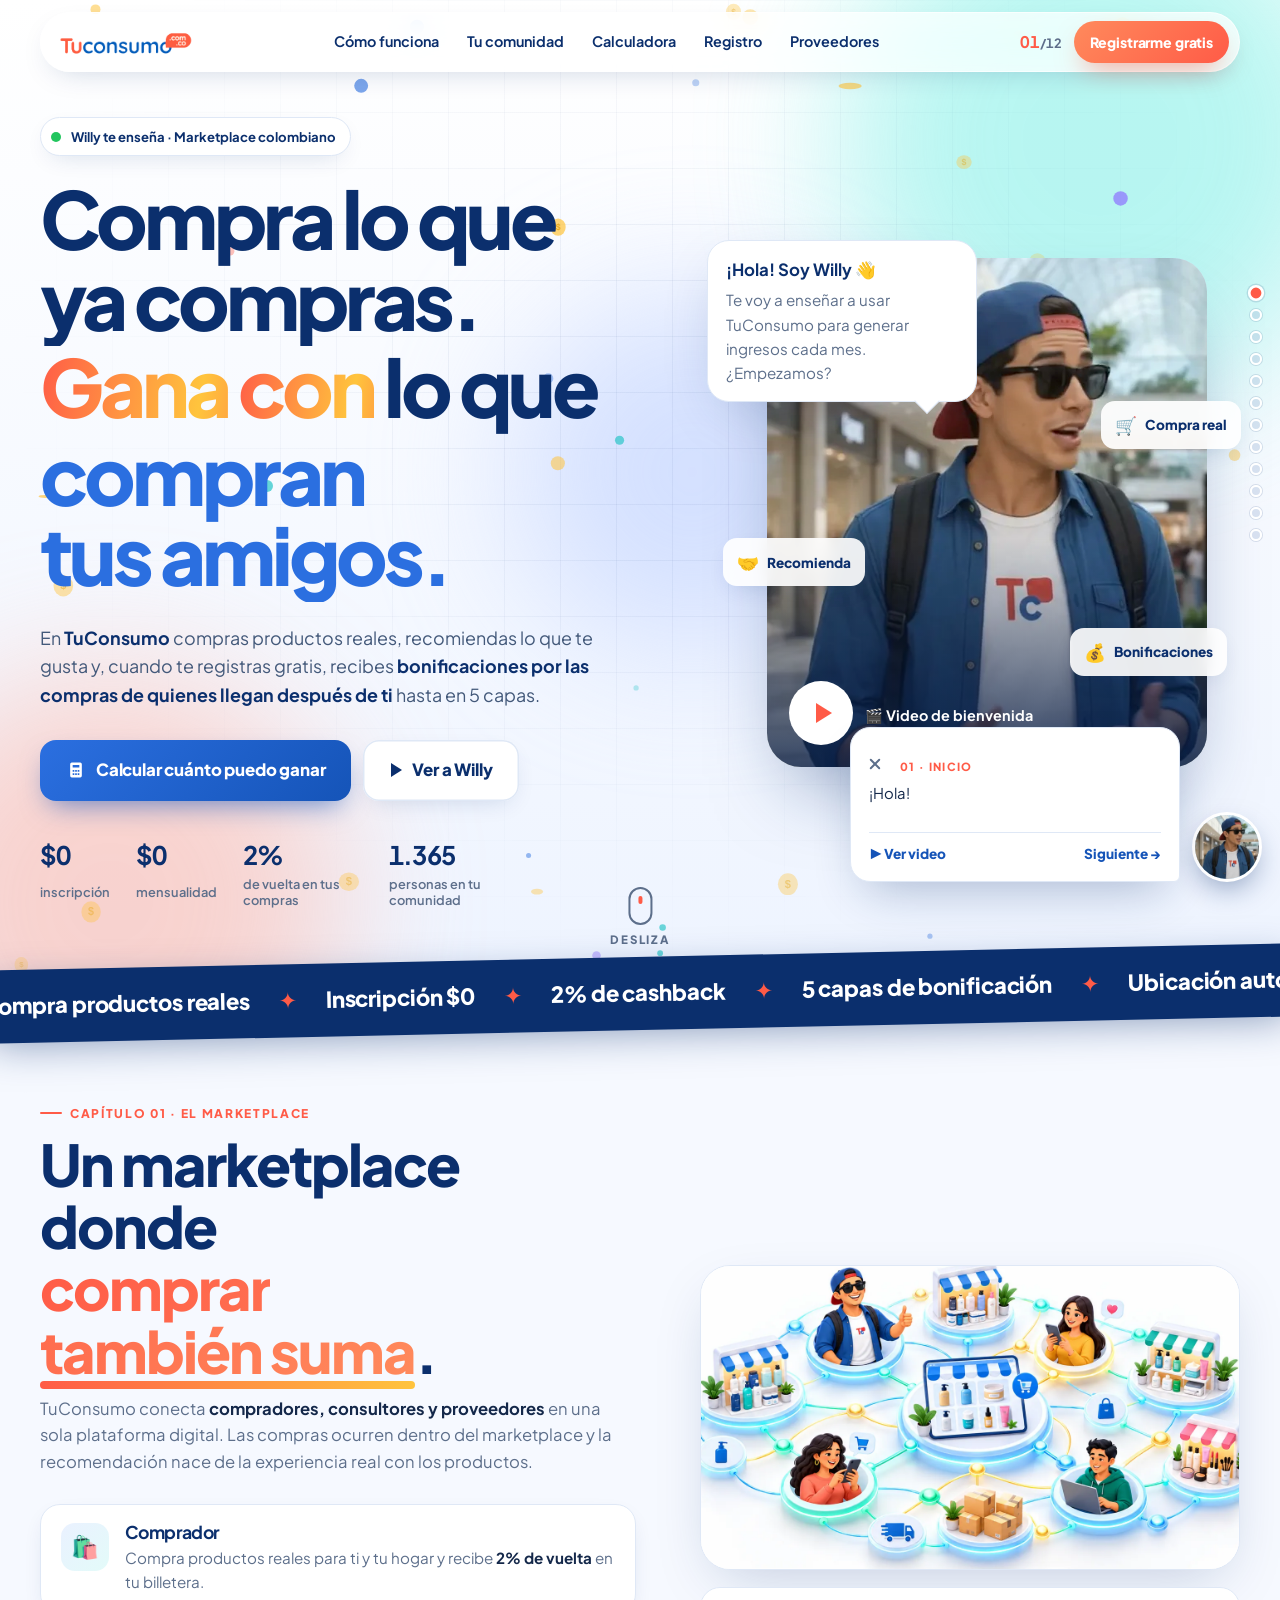
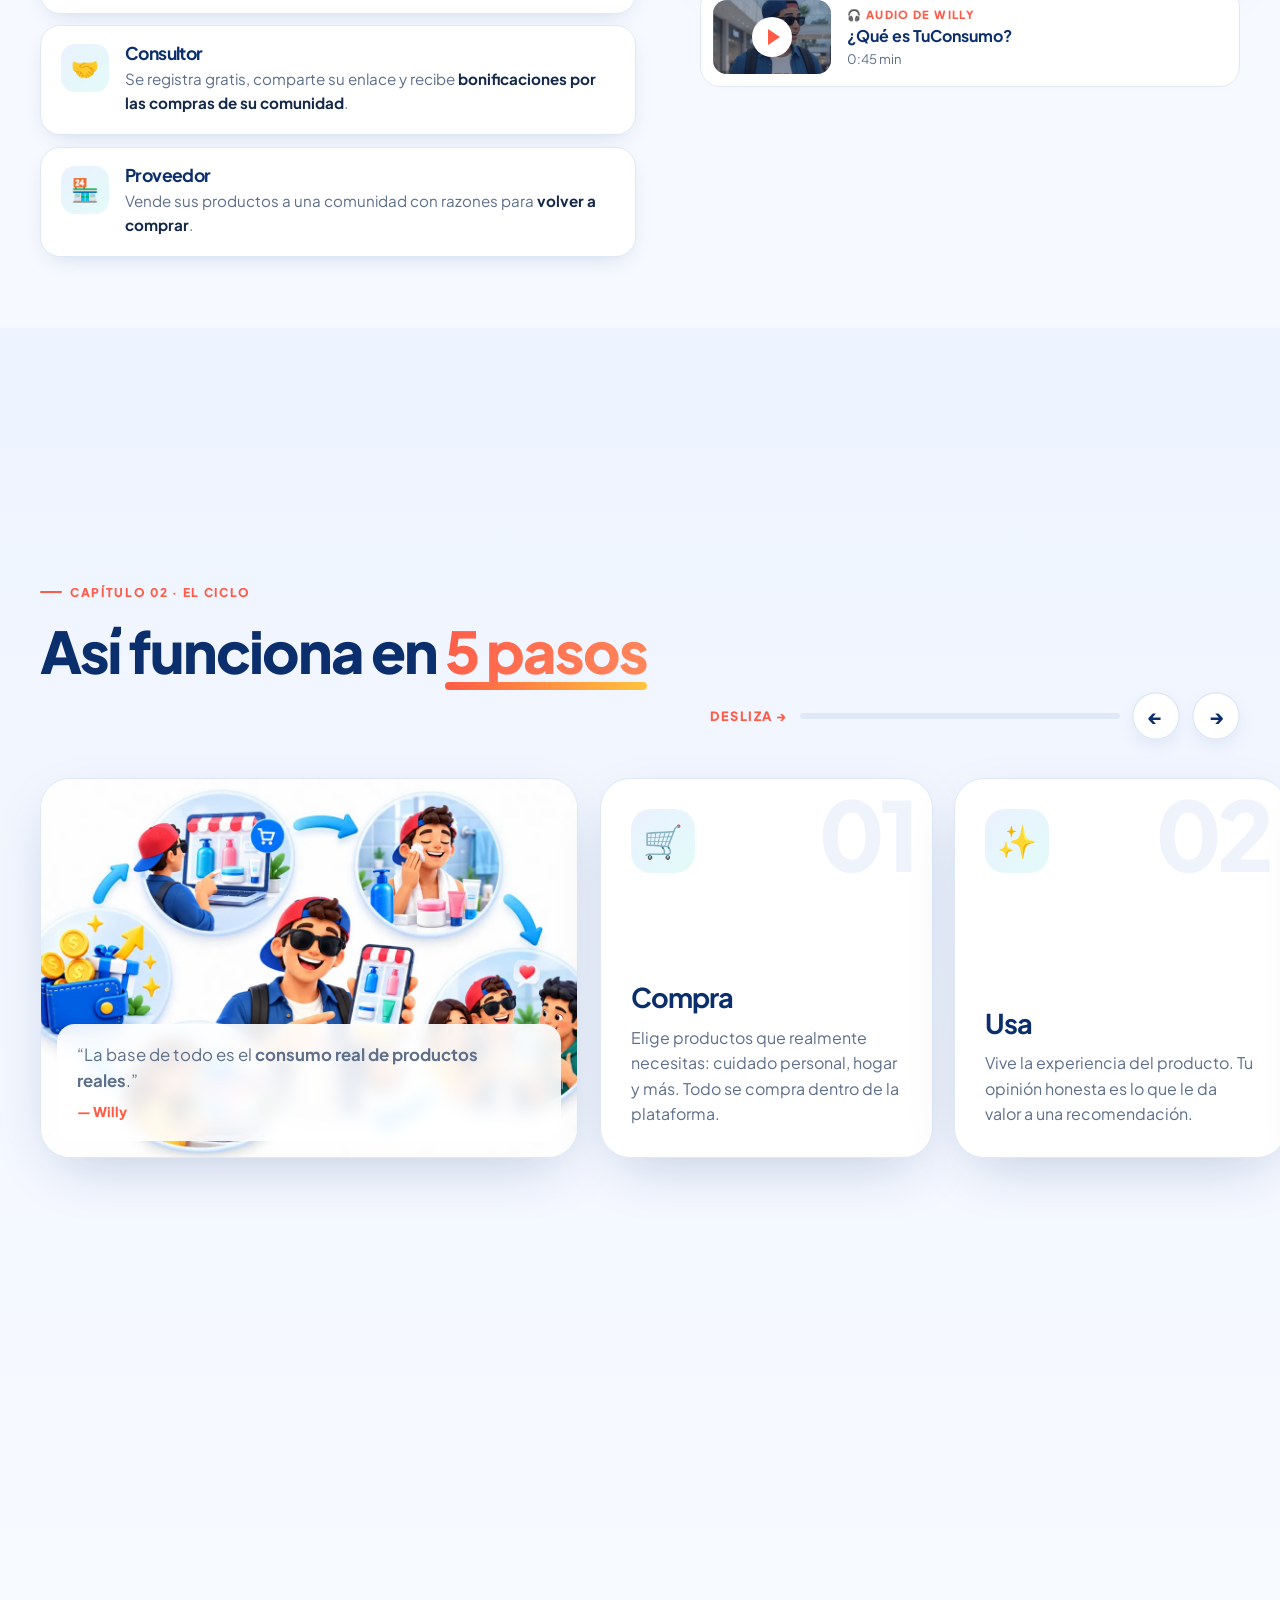
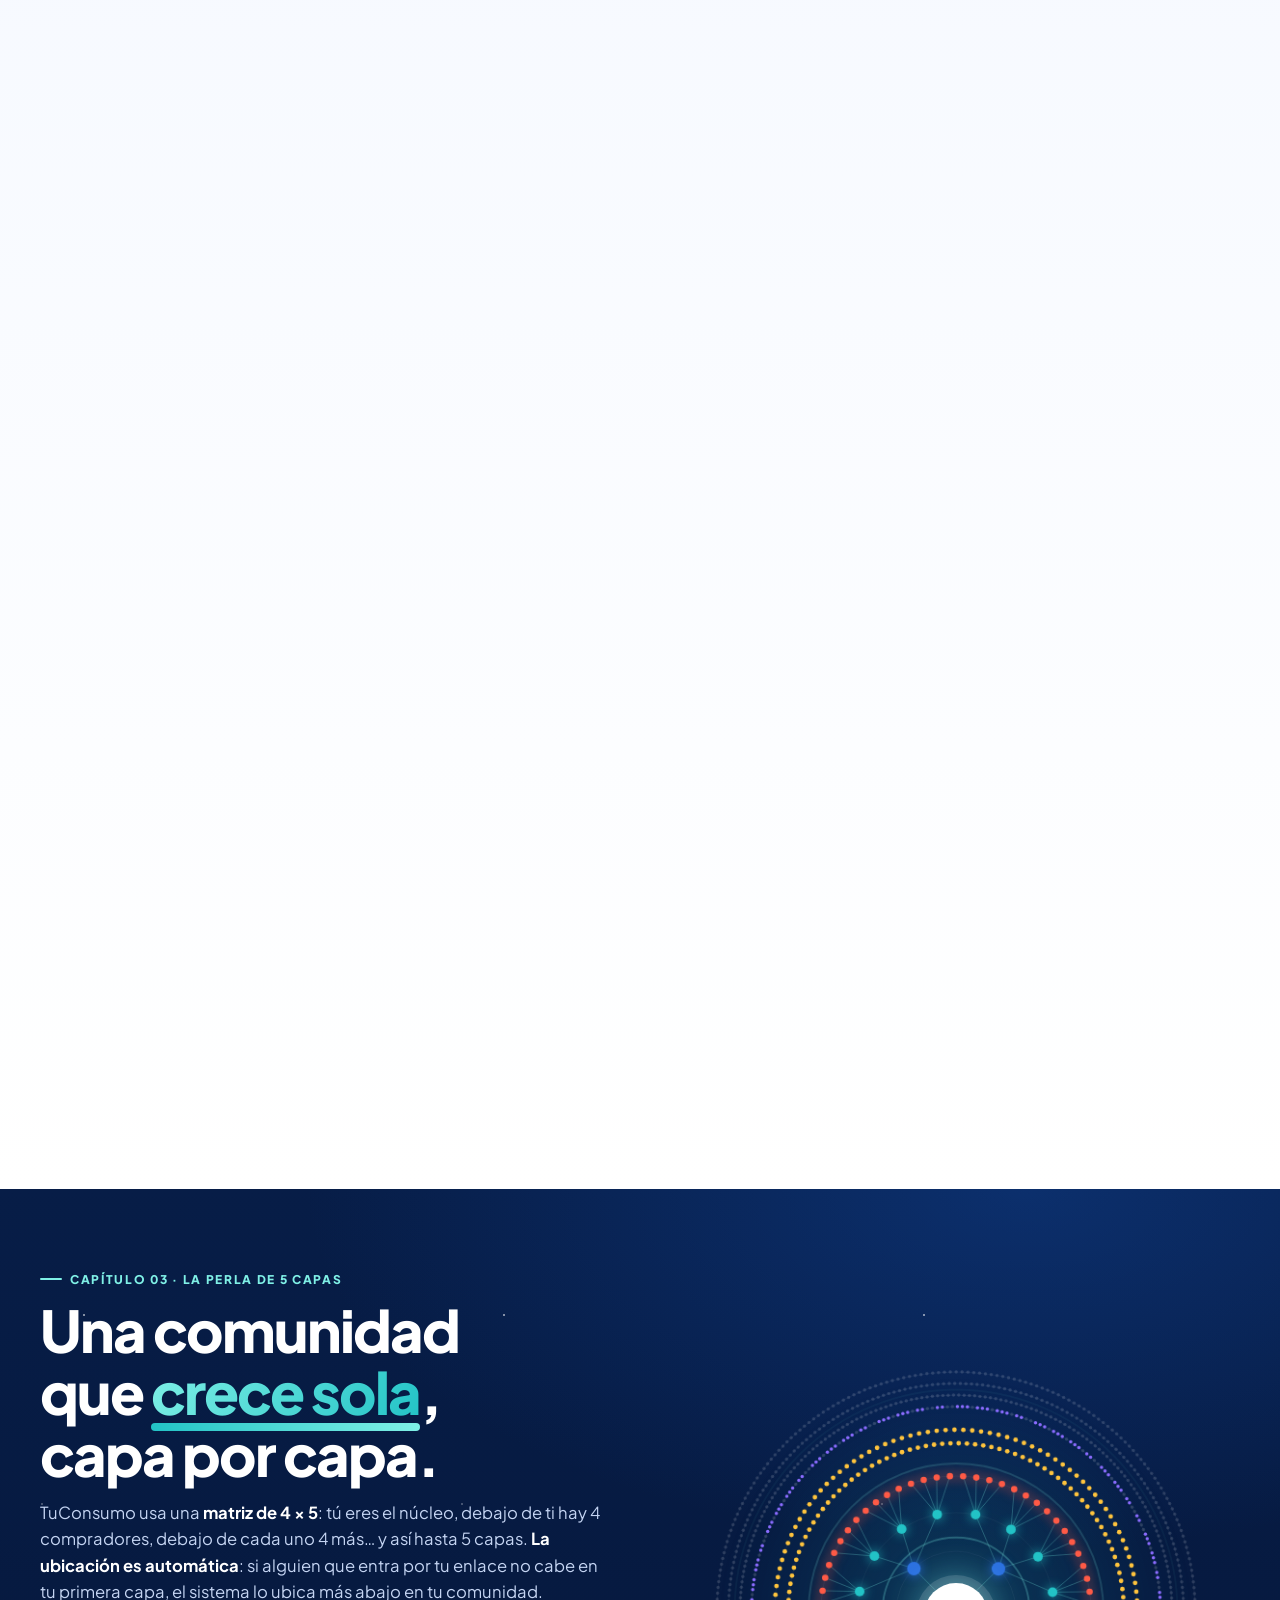
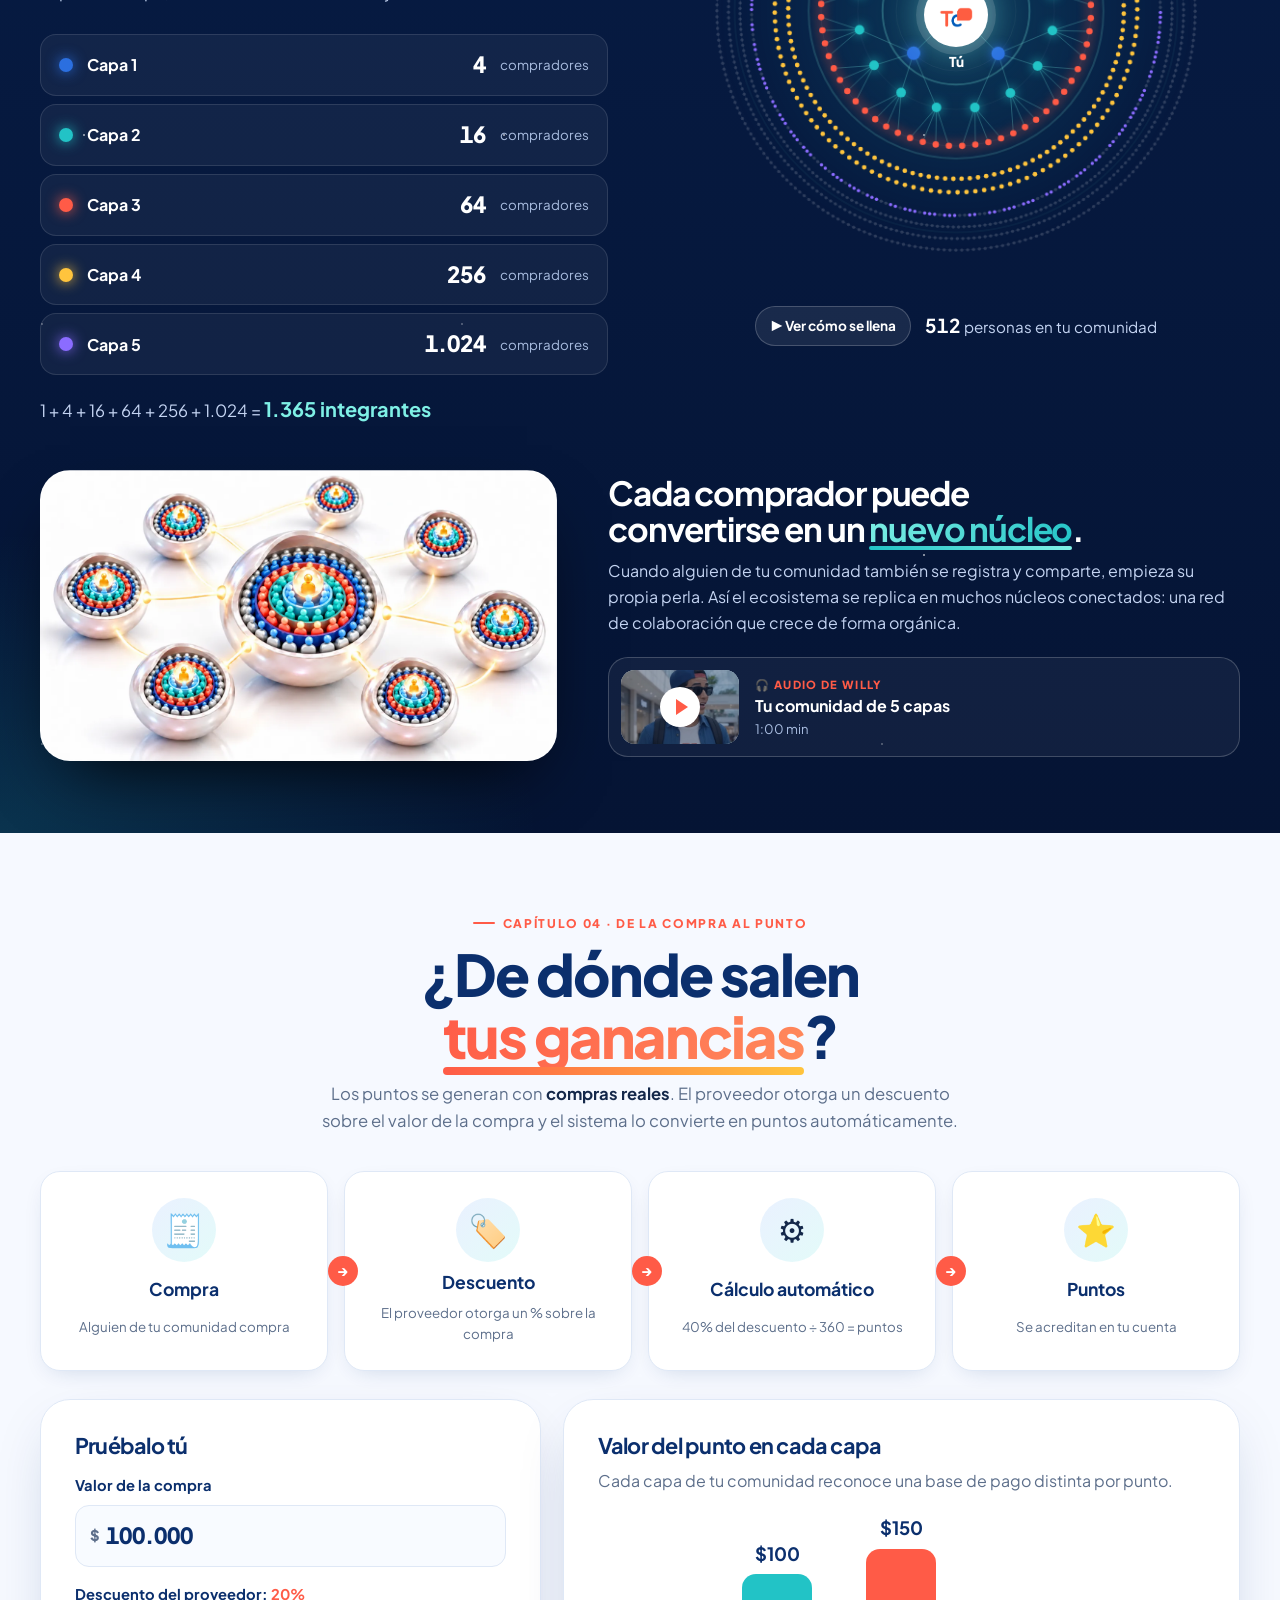
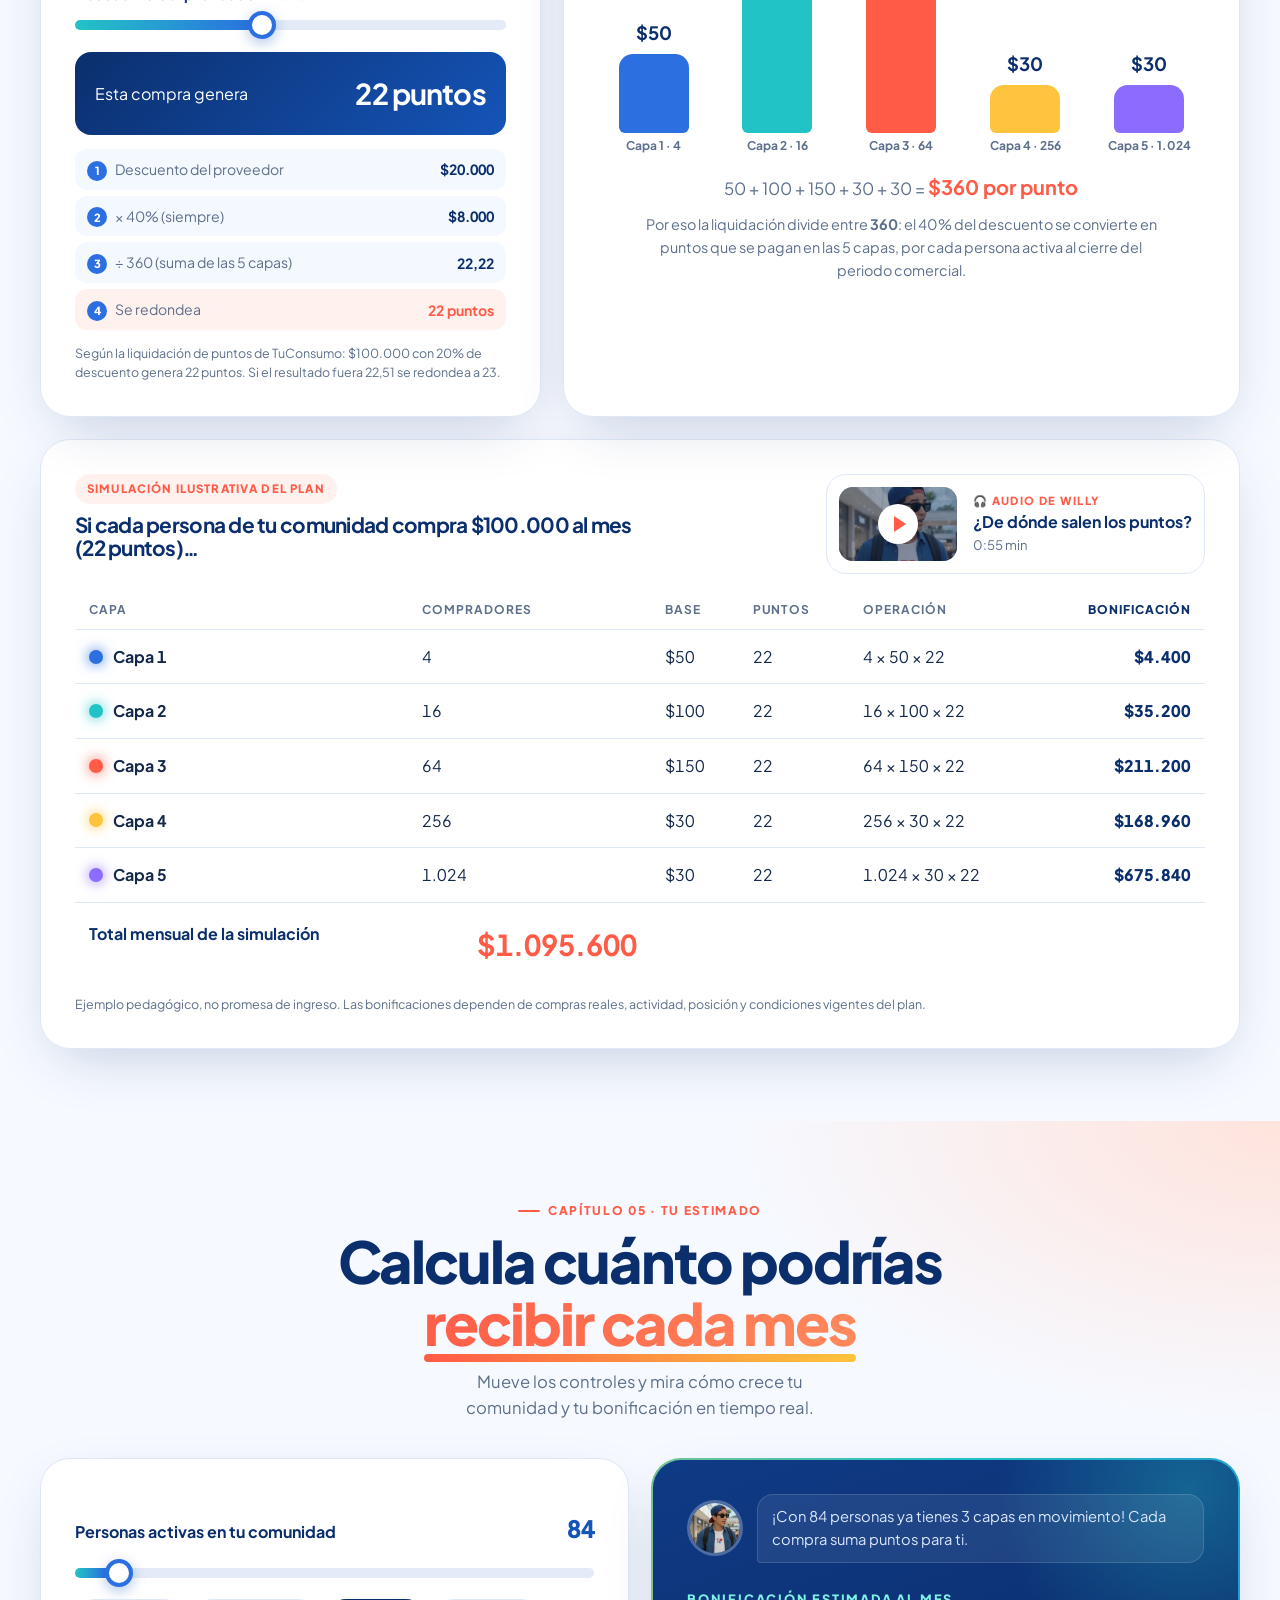
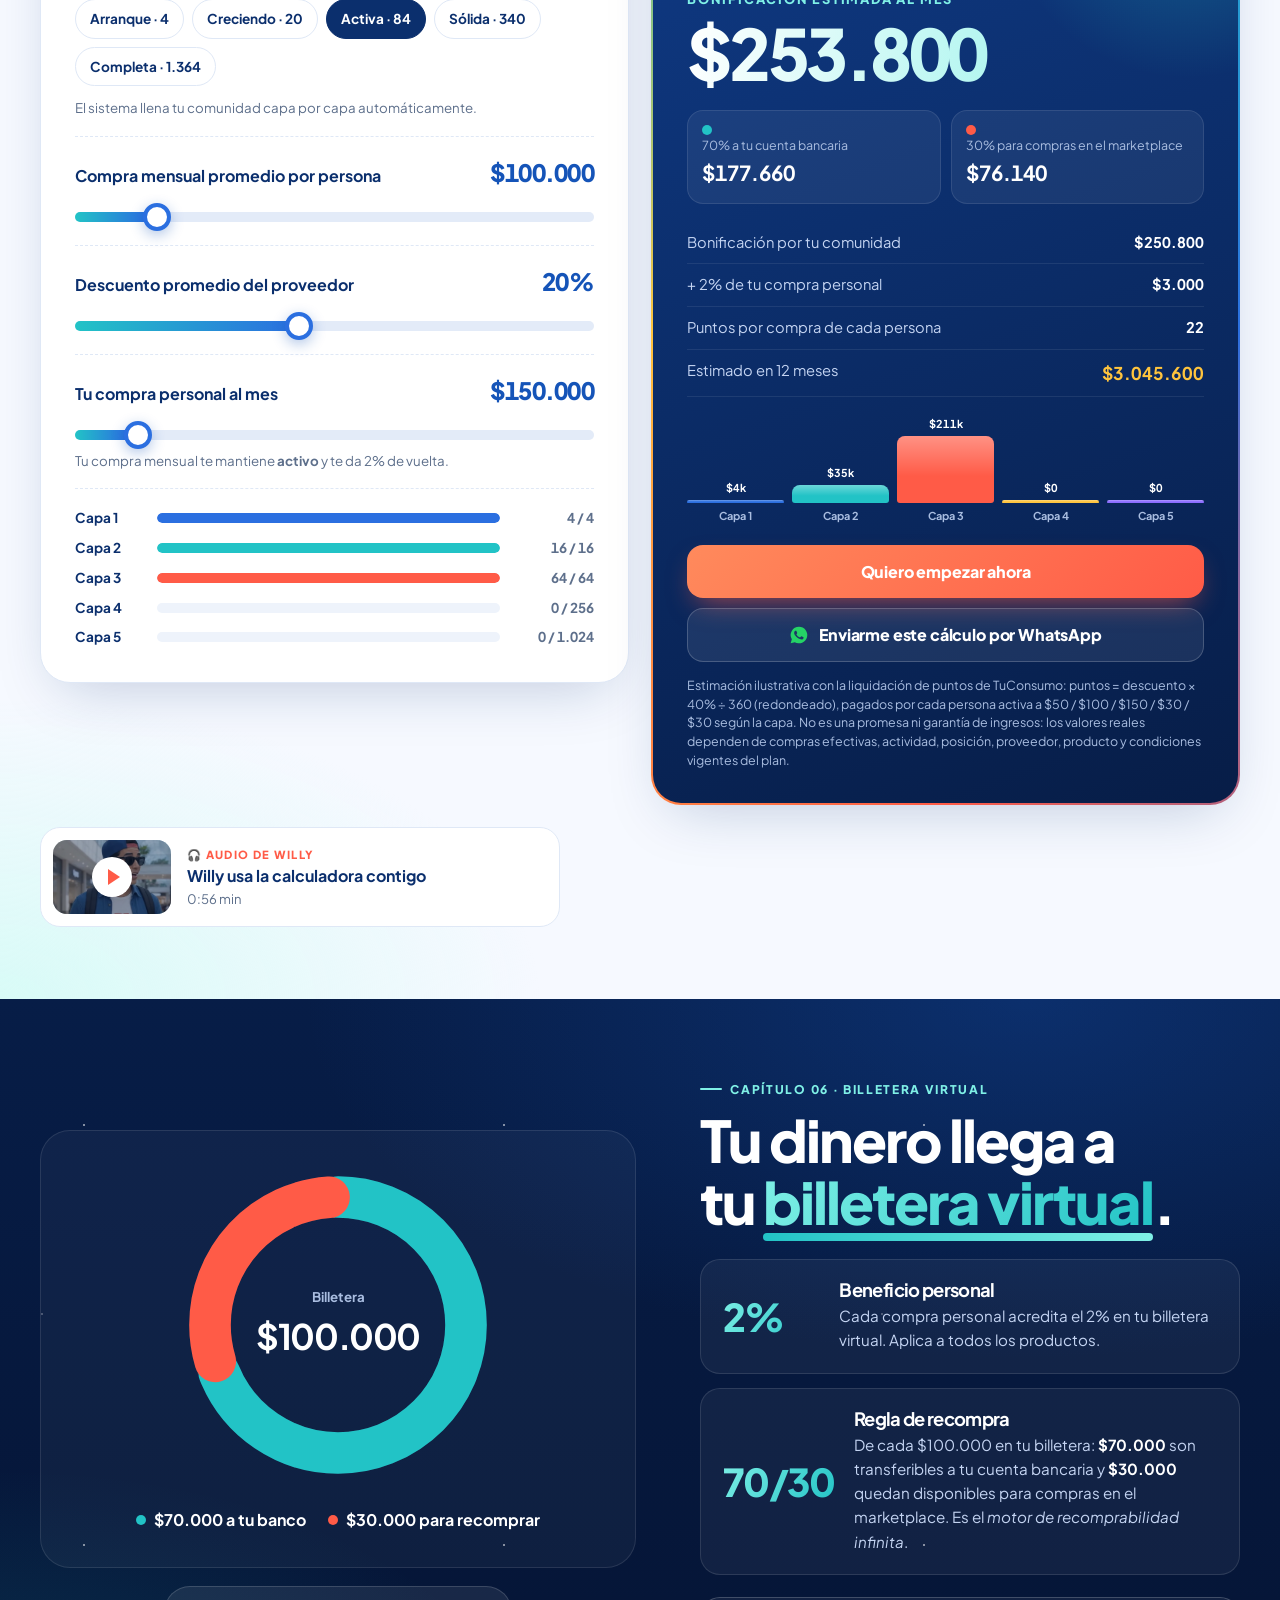
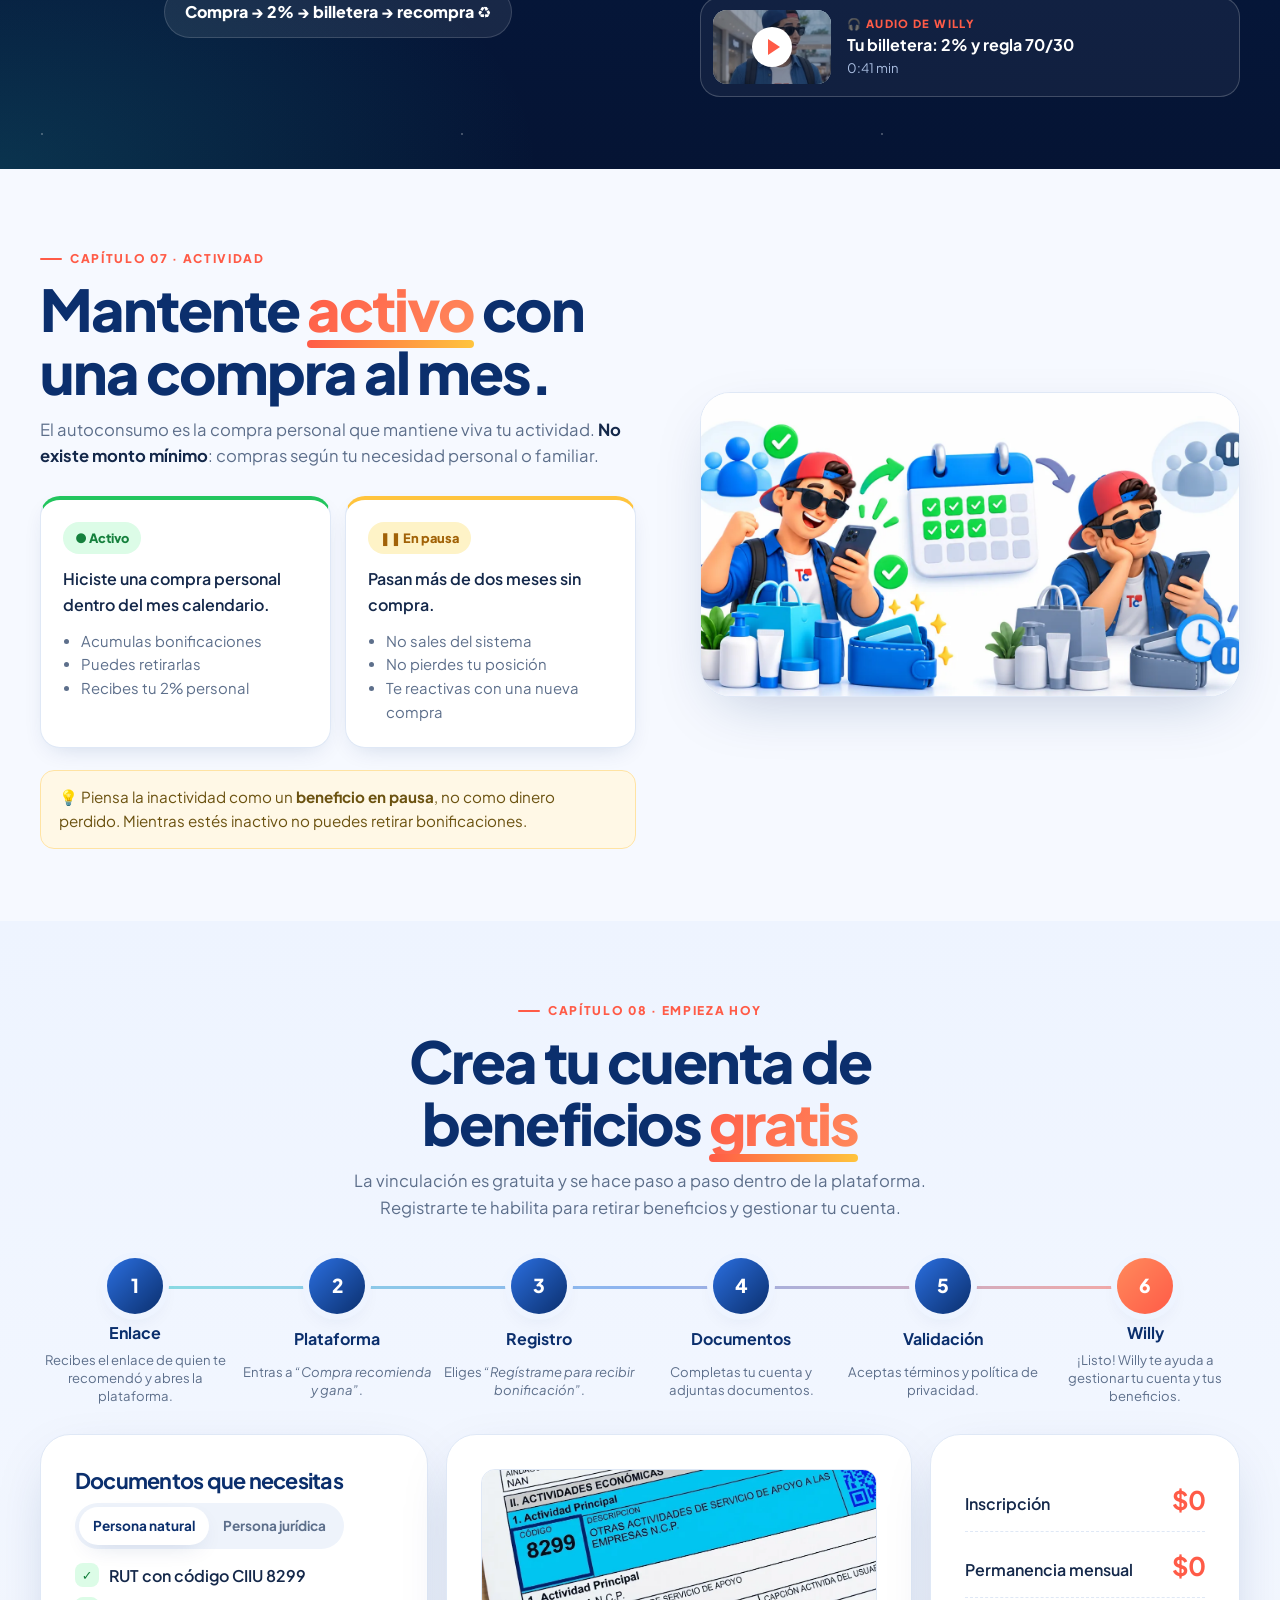
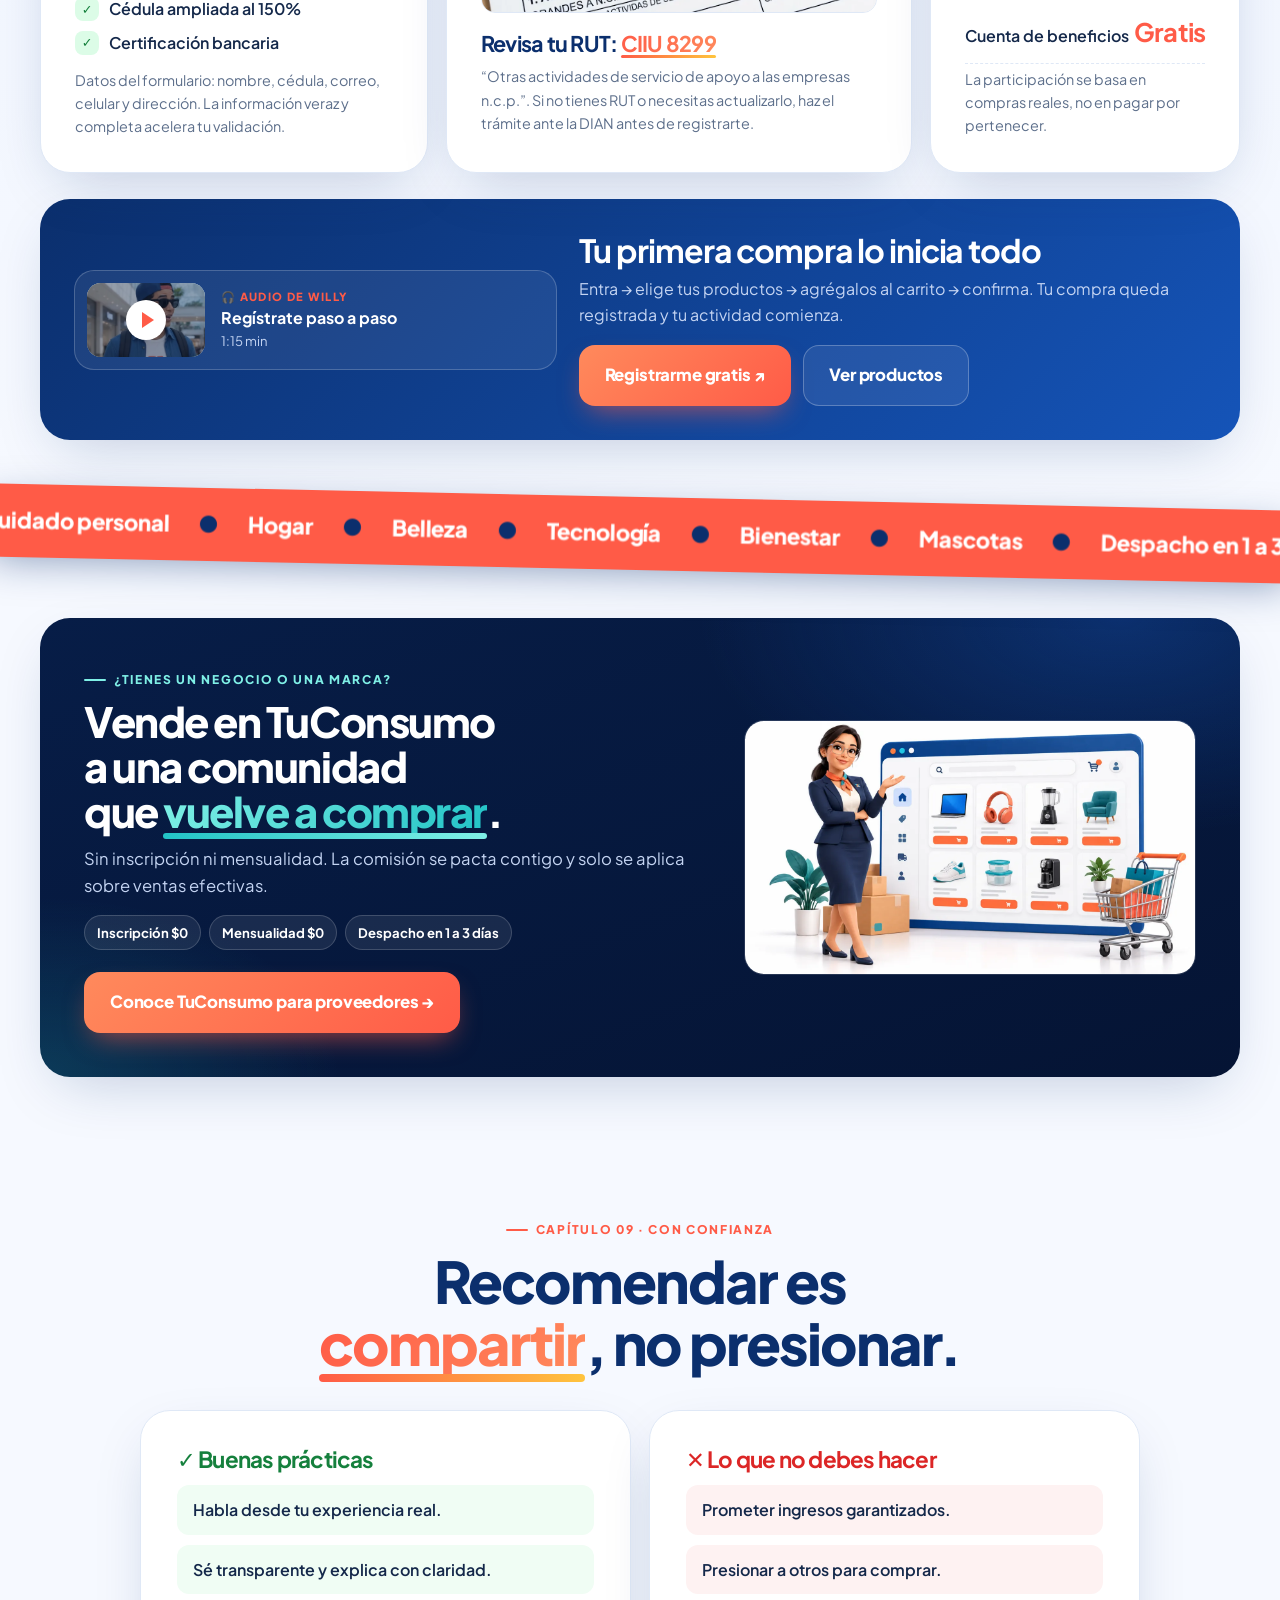
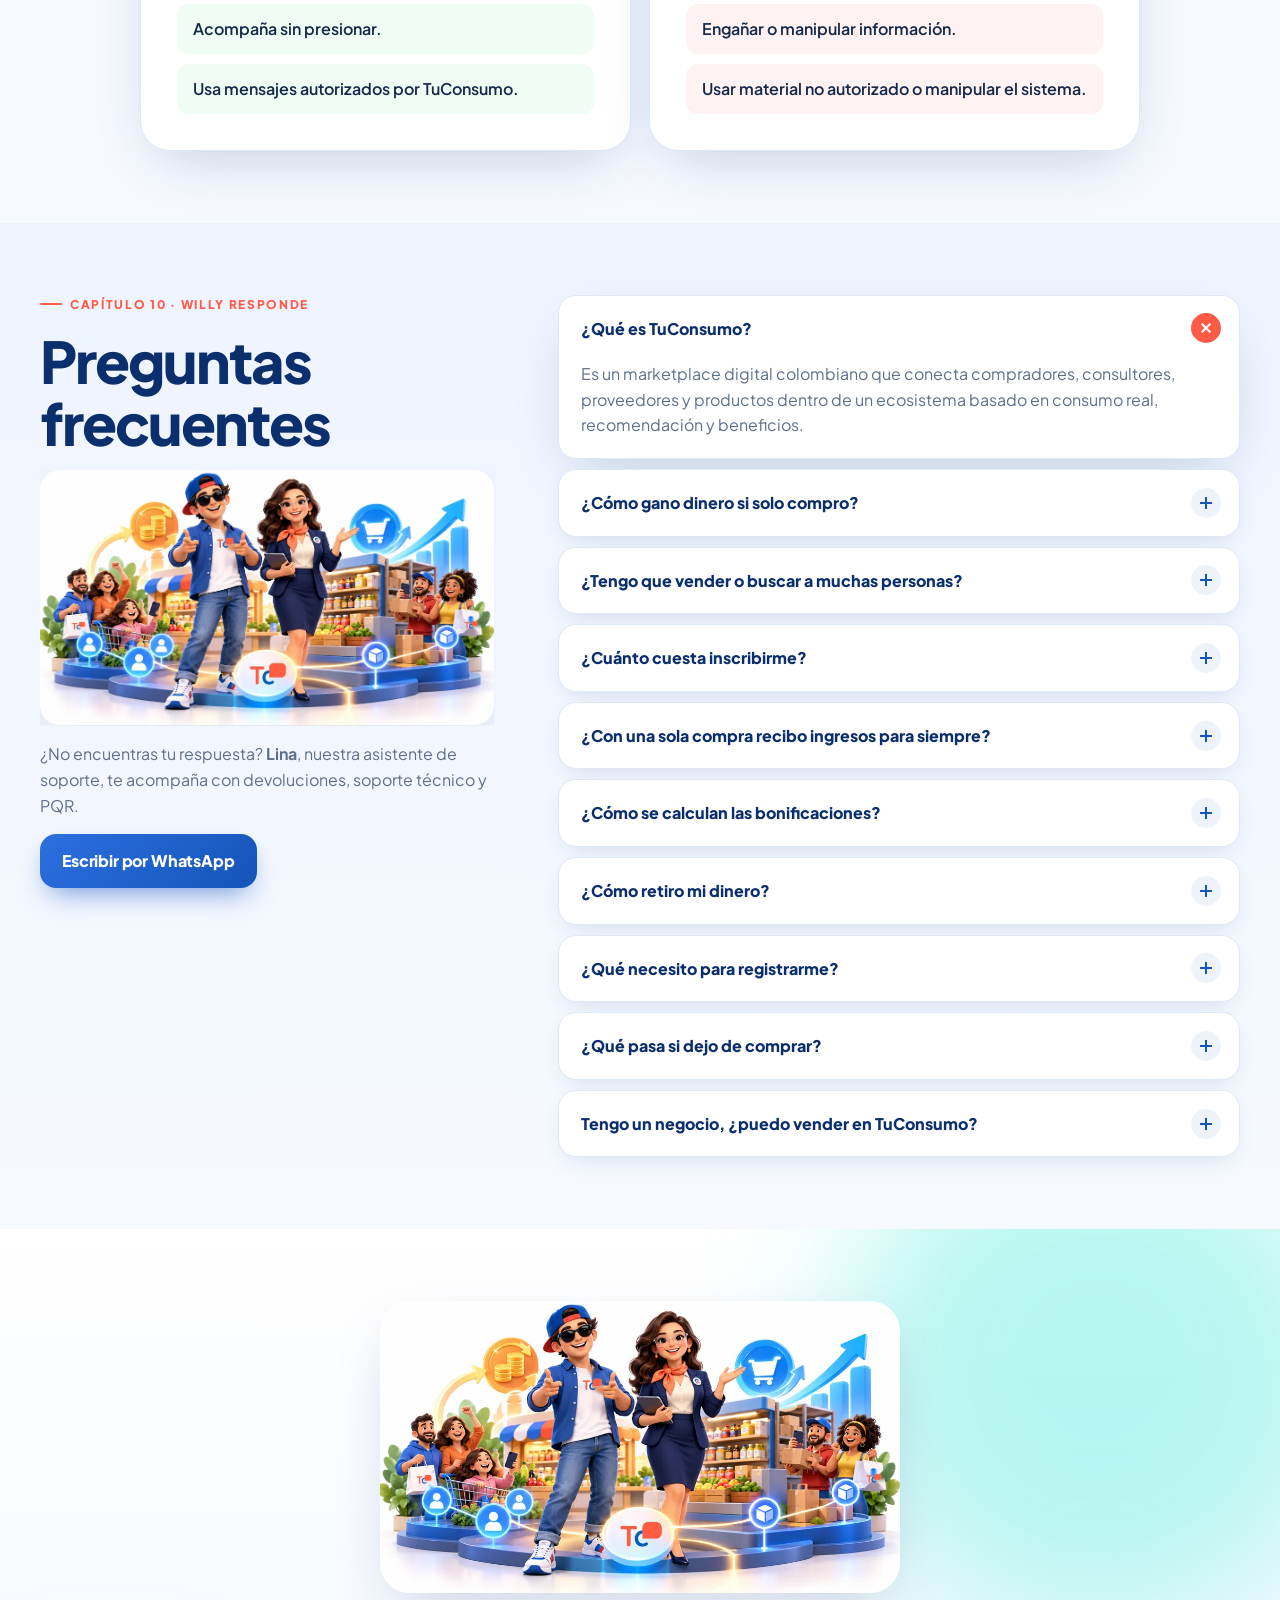
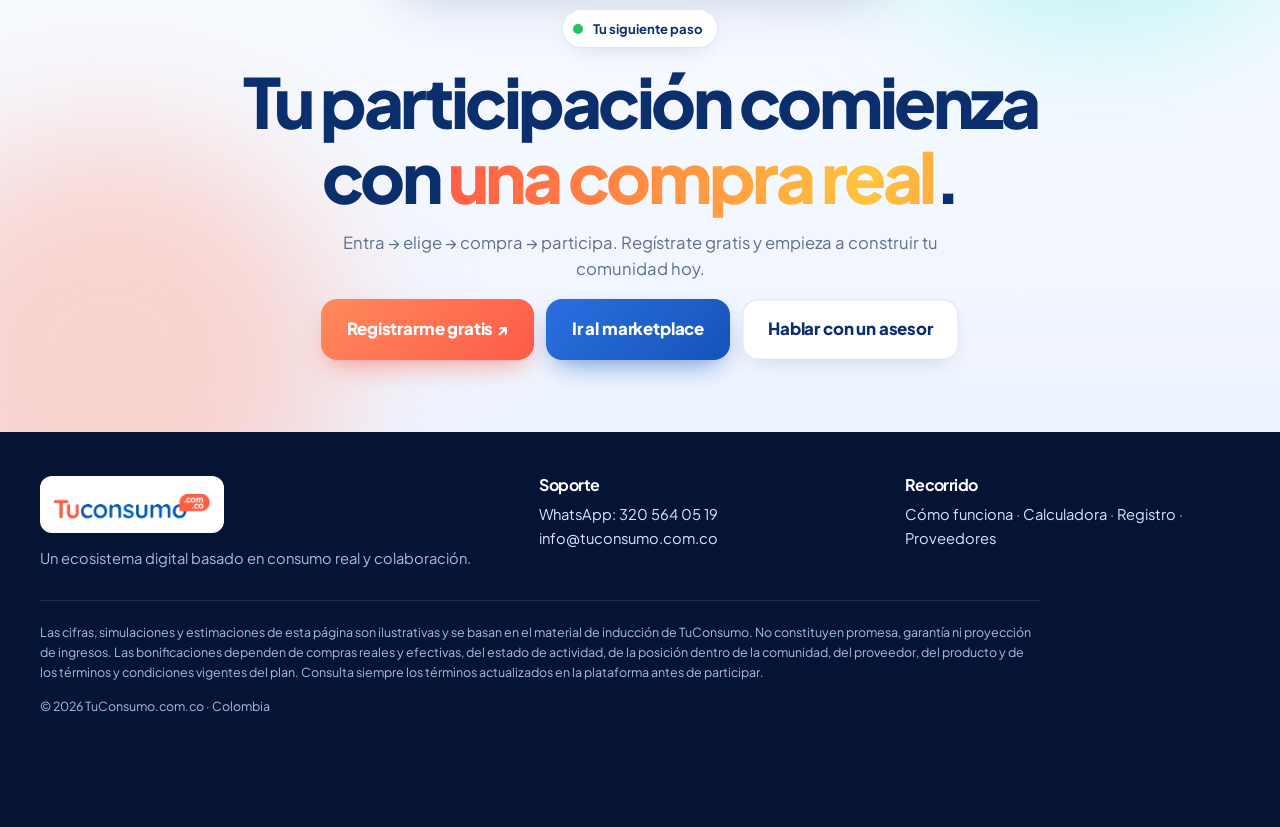
==== commit 6e58c6a4: "Separar la landing de compradores y la de proveedores - proveedores/index.html: página propia para n" ====
--- a/index.html
+++ b/index.html
@@ -48,10 +48,10 @@
     <a href="#comunidad">Tu comunidad</a>
     <a href="#calculadora">Calculadora</a>
     <a href="#registro">Registro</a>
-    <a href="#proveedores">Proveedores</a>
+    <a href="proveedores/" data-track="nav_proveedores">Proveedores</a>
   </nav>
   <div class="nav__cta">
-    <span class="chapter-count" aria-hidden="true"><b id="chapNow">01</b>/<span id="chapTotal">13</span></span>
+    <span class="chapter-count" aria-hidden="true"><b id="chapNow">01</b>/<span id="chapTotal">12</span></span>
     <a class="btn btn--coral btn--sm js-out" data-link="registro" data-track="nav_registro" href="https://tuconsumo.com.co/" target="_blank" rel="noopener">Registrarme gratis</a>
   </div>
 </header>
@@ -519,162 +519,30 @@
   </div>
 </div>
 
-<!-- ============ 9 · PROVEEDORES ============ -->
-<section class="chapter dark" id="proveedores" data-title="Proveedores"
-  data-willy="¿Tienes un negocio o una marca? En TuConsumo vendes a una comunidad que tiene razones para volver a comprar. Sin inscripción ni mensualidad.">
-  <div class="stars" aria-hidden="true"></div>
+<!-- ============ AVISO · PROVEEDORES (página aparte: /proveedores/) ============ -->
+<div class="prov-teaser-wrap" id="proveedores">
   <div class="wrap">
-    <div class="split">
-      <div class="split__copy">
-        <span class="eyebrow eyebrow--light reveal">Capítulo 09 · Para proveedores</span>
-        <h2 class="title title--light reveal">Vende, fideliza y <span class="hl hl--teal">crece</span> sin empezar de cero.</h2>
-        <p class="lead lead--light reveal">Conseguir compradores nuevos cuesta tiempo, publicidad y esfuerzo. En TuConsumo, la comunidad recibe cashback y bonificaciones: <b>tiene razones económicas para volver</b> y recomendar tus productos.</p>
-        <div class="vs reveal">
-          <div class="vs__col"><small>Adquisición tradicional</small><p>Publicidad → venta → volver a pagar publicidad por otro comprador.</p></div>
-          <div class="vs__col vs__col--on"><small>Modelo TuConsumo</small><p>Compra → beneficios → recompra → recomendación → nuevos compradores.</p></div>
-        </div>
-      </div>
-      <div class="split__media reveal">
-        <figure class="media-card media-card--dark parallax"><img src="assets/img/proveedor-tienda.webp" alt="Proveedora mostrando su tienda en el marketplace TuConsumo" loading="lazy"></figure>
-      </div>
-    </div>
-
-    <div class="prov-stats reveal-stagger">
-      <div><b data-count="0" data-prefix="$">$0</b><span>Inscripción</span></div>
-      <div><b data-count="0" data-prefix="$">$0</b><span>Mensualidad</span></div>
-      <div><b>%</b><span>Comisión negociada solo sobre ventas efectivas</span></div>
-      <div><b>1–3</b><span>días de despacho esperado</span></div>
-    </div>
-
-    <ol class="prov-flow reveal-stagger">
-      <li><b>Publicas</b><small>Producto, 6 fotos, precio y stock real</small></li>
-      <li><b>Compran</b><small>La plataforma recauda</small></li>
-      <li><b>Despachas</b><small>Con transportadora enlazada</small></li>
-      <li><b>Confirman</b><small>Se espera la venta efectiva</small></li>
-      <li><b>Liquidamos</b><small>Saldo neto a tu cuenta</small></li>
-    </ol>
-
-    <!-- 9.1 · Tu descuento trabaja para ti -->
-    <div class="prov-block split">
-      <div class="split__copy">
-        <span class="eyebrow eyebrow--light reveal">Tu descuento, tu fidelización</span>
-        <h3 class="title title--light title--sm reveal">El descuento que pactas <span class="hl hl--teal">trae de vuelta</span> a tus compradores.</h3>
-        <p class="lead lead--light reveal">En lugar de pagar publicidad por cada comprador nuevo, en TuConsumo pactas un descuento por producto. El <b>40% de ese descuento</b> se convierte en puntos que se reparten como bonificaciones en las 5 capas de la comunidad que te compra.</p>
-        <ul class="prov-why reveal-stagger">
-          <li><span>♻️</span><div><b>Recompra</b><small>Tus compradores reciben 2% de vuelta y bonificaciones: tienen razones para volver.</small></div></li>
-          <li><span>📣</span><div><b>Recomendación</b><small>Quien prueba tu producto lo comparte con su comunidad desde su enlace.</small></div></li>
-          <li><span>🎯</span><div><b>Pagas por resultado</b><small>La comisión se pacta contigo y se aplica solo sobre ventas efectivas.</small></div></li>
-        </ul>
-      </div>
-      <div class="prov-sim card card--dark reveal">
-        <h3>Simula una venta</h3>
-        <label class="field field--light">
-          <span>Precio de tu producto</span>
-          <div class="money money--dark"><span>$</span><input type="text" inputmode="numeric" id="pvPrice" value="100.000" aria-label="Precio del producto en pesos"></div>
-        </label>
-        <label class="field field--light">
-          <span>Descuento que pactas: <b id="pvDiscOut">20%</b></span>
-          <input type="range" id="pvDisc" min="5" max="40" step="1" value="20">
-        </label>
-        <ol class="prov-sim__steps">
-          <li><span>Descuento que otorgas</span><b id="pvDesc">$20.000</b></li>
-          <li><span>40% se vuelve bonificación</span><b id="pvBonus">$8.000</b></li>
-          <li><span>Puntos para la comunidad</span><b id="pvPts">22 puntos</b></li>
-        </ol>
-        <p class="tiny tiny--light">Ilustrativo, según la liquidación de puntos de TuConsumo (descuento × 40% ÷ 360). La comisión de TuConsumo se pacta por separado en tu reunión comercial.</p>
-      </div>
-    </div>
-
-    <!-- 9.2 · Cómo te vinculas -->
-    <div class="prov-block split split--rev">
-      <div class="split__copy">
-        <span class="eyebrow eyebrow--light reveal">Vincúlate como proveedor</span>
-        <h3 class="title title--light title--sm reveal">De la reunión a tu primera venta en <span class="hl hl--teal">5 pasos</span>.</h3>
-        <ol class="prov-steps reveal-stagger">
-          <li><b>Reunión comercial</b><small>Agéndala por WhatsApp. Conocemos tu negocio y tus productos.</small></li>
-          <li><b>Acuerdo</b><small>Pactamos la comisión y el descuento por producto. Willy te acompaña con el contrato.</small></li>
-          <li><b>Registro</b><small>RUT, cédula y certificación bancaria.</small></li>
-          <li><b>Catálogo</b><small>Cada producto con 6 fotos, precio, stock real y código de barras GS1.</small></li>
-          <li><b>¡A vender!</b><small>Capacitación en la plataforma y tus productos visibles para toda la comunidad.</small></li>
-        </ol>
-      </div>
-      <div class="split__media reveal">
-        <figure class="media-card media-card--dark parallax"><img src="assets/img/reunion-comercial.webp" alt="Reunión comercial entre una asesora de TuConsumo y un proveedor" loading="lazy"></figure>
-      </div>
-    </div>
-
-    <!-- 9.3 · Operación: ficha y despacho -->
-    <div class="prov-block split">
-      <div class="split__media reveal">
-        <figure class="media-card media-card--dark parallax"><img src="assets/img/despacho.webp" alt="Proveedora entregando un pedido a la transportadora enlazada" loading="lazy"></figure>
-        <div class="prov-cats reveal-stagger" aria-label="Categorías del marketplace">
-          <span class="chip">🧴 Cuidado personal</span><span class="chip">🏠 Hogar</span><span class="chip">💄 Belleza</span><span class="chip">💻 Tecnología</span><span class="chip">🌿 Bienestar</span><span class="chip">🐾 Mascotas</span>
-        </div>
-      </div>
-      <div class="split__copy">
-        <span class="eyebrow eyebrow--light reveal">Así opera tu tienda</span>
-        <h3 class="title title--light title--sm reveal">Tú vendes y despachas. <span class="hl hl--teal">Nosotros recaudamos.</span></h3>
-        <div class="prov-ops reveal-stagger">
-          <article>
-            <h4>Antes de publicar</h4>
-            <ul class="checklist checklist--dark"><li>6 fotos por producto</li><li>Precio de venta</li><li>Stock real y actualizado</li><li>Código de barras GS1</li></ul>
-          </article>
-          <article>
-            <h4>Cuando te compran</h4>
-            <ul class="checklist checklist--dark"><li>La plataforma recauda el pago</li><li>Alistas y despachas en 1 a 3 días</li><li>Usas la transportadora enlazada</li><li>Facturas al comprador</li></ul>
-          </article>
-        </div>
-        <div class="prov-pay reveal"><span>💸</span><p>Cuando la venta se confirma como efectiva, recibes tu <b>saldo neto</b> en tu cuenta.</p></div>
-      </div>
-    </div>
-
-    <!-- 9.4 · Acompañamiento -->
-    <div class="prov-team reveal-stagger">
-      <article class="prov-team__card">
-        <img src="assets/img/willy-hero.webp" alt="Willy" loading="lazy">
-        <div><small>Willy</small><h4>Plataforma y crecimiento</h4><p>Te guía en la plataforma, te capacita y acompaña tu marketing y tráfico dentro del marketplace.</p></div>
-      </article>
-      <article class="prov-team__card">
-        <img src="assets/img/lina-soporte.webp" alt="Lina, asistente de soporte de TuConsumo" loading="lazy">
-        <div><small>Lina</small><h4>Soporte y postventa</h4><p>Te acompaña con devoluciones, soporte técnico y PQR para que tus compradores siempre tengan respuesta.</p></div>
-      </article>
-    </div>
-
-    <!-- 9.5 · Preguntas de proveedores -->
-    <div class="prov-faq-wrap">
-      <div class="prov-faq-head reveal">
-        <span class="eyebrow eyebrow--light">Preguntas de proveedores</span>
-        <h3 class="title title--light title--sm">Lo que más nos preguntan los negocios</h3>
-      </div>
-      <div class="faq faq--dark reveal-stagger">
-        <details open><summary>¿Cuánto cuesta vender en TuConsumo?</summary><p>No pagas inscripción ni mensualidad. La comisión se negocia contigo y se aplica solo sobre ventas efectivas.</p></details>
-        <details><summary>¿Qué documentos necesito?</summary><p>RUT, cédula y certificación bancaria. En la reunión comercial te confirmamos lo que aplica según tu tipo de negocio.</p></details>
-        <details><summary>¿Qué necesito para publicar un producto?</summary><p>6 fotos, precio, stock real y código de barras GS1. Willy te acompaña para dejar tu catálogo listo.</p></details>
-        <details><summary>¿Quién despacha y quién factura?</summary><p>Tú. Alistas y despachas en 1 a 3 días con la transportadora enlazada, y facturas al comprador. También respondes por la calidad, las garantías y la postventa.</p></details>
-        <details><summary>¿Cuándo recibo el dinero de mis ventas?</summary><p>La plataforma recauda el pago. Cuando la venta se confirma como efectiva, se liquida tu saldo neto a tu cuenta.</p></details>
-        <details><summary>¿Por qué mis compradores volverían?</summary><p>Porque reciben 2% de vuelta en cada compra personal y bonificaciones por las compras de su comunidad. Esas bonificaciones se alimentan del descuento que pactas, así que tu producto queda en el centro de su recompra.</p></details>
-      </div>
-    </div>
-
-    <div class="prov-bottom">
-      <div class="who reveal">
-        <div><h4>TuConsumo conecta y recauda</h4><ul><li>Exhibe y promociona productos</li><li>Willy te guía en la plataforma</li><li>Recauda ventas</li><li>Acompaña marketing y tráfico</li></ul></div>
-        <div><h4>Tú administras producto y entrega</h4><ul><li>Calidad y disponibilidad</li><li>Facturación al comprador</li><li>Alistamiento y despacho</li><li>Garantías y postventa</li></ul></div>
-      </div>
-      <div class="prov-cta reveal">
-        <div class="video-slot video-slot--dark" data-video="proveedores"></div>
-        <a class="btn btn--coral btn--lg btn--block js-wa" data-msg="Hola, tengo un negocio y quiero agendar una reunión comercial para vender en TuConsumo." data-track="proveedor_reunion" href="#" target="_blank" rel="noopener">Agendar reunión comercial</a>
-      </div>
-    </div>
-  </div>
-</section>
+    <div class="prov-teaser reveal">
+      <div>
+        <span class="eyebrow eyebrow--light">¿Tienes un negocio o una marca?</span>
+        <h2 class="title title--light title--sm">Vende en TuConsumo a una comunidad que <span class="hl hl--teal">vuelve a comprar</span>.</h2>
+        <p class="lead lead--light">Sin inscripción ni mensualidad. La comisión se pacta contigo y solo se aplica sobre ventas efectivas.</p>
+        <div class="prov-teaser__chips"><span>Inscripción $0</span><span>Mensualidad $0</span><span>Despacho en 1 a 3 días</span></div>
+        <div class="btn-row">
+          <a class="btn btn--coral btn--lg" href="proveedores/" data-track="landing_proveedores">Conoce TuConsumo para proveedores →</a>
+        </div>
+      </div>
+      <figure><img src="assets/img/proveedor-tienda.webp" alt="Proveedora mostrando su tienda en el marketplace TuConsumo" loading="lazy"></figure>
+    </div>
+  </div>
+</div>
 
 <!-- ============ 10 · BUENAS PRÁCTICAS ============ -->
 <section class="chapter" id="practicas" data-title="Buenas prácticas"
   data-willy="Recomendar no es presionar. Habla desde tu experiencia, sé transparente y nunca prometas ingresos garantizados. Así se construye confianza.">
   <div class="wrap">
     <div class="center-head">
-      <span class="eyebrow reveal">Capítulo 10 · Con confianza</span>
+      <span class="eyebrow reveal">Capítulo 09 · Con confianza</span>
       <h2 class="title reveal">Recomendar es <span class="hl">compartir</span>, no presionar.</h2>
     </div>
     <div class="dos reveal-stagger">
@@ -695,7 +563,7 @@
   data-willy="Estas son las preguntas que más me hacen. Si tienes otra, escríbenos por WhatsApp y con gusto te ayudamos.">
   <div class="wrap faq-wrap">
     <div class="faq-side reveal">
-      <span class="eyebrow">Capítulo 11 · Willy responde</span>
+      <span class="eyebrow">Capítulo 10 · Willy responde</span>
       <h2 class="title">Preguntas frecuentes</h2>
       <img src="assets/img/willy-lina.webp" alt="Willy y Lina, el equipo de acompañamiento de TuConsumo" loading="lazy">
       <p class="muted">¿No encuentras tu respuesta? <b>Lina</b>, nuestra asistente de soporte, te acompaña con devoluciones, soporte técnico y PQR.</p>
@@ -711,7 +579,7 @@
       <details><summary>¿Cómo retiro mi dinero?</summary><p>Tus bonificaciones llegan a tu billetera virtual: el 70% es transferible a tu cuenta bancaria y el 30% queda disponible para compras en el marketplace.</p></details>
       <details><summary>¿Qué necesito para registrarme?</summary><p>Completar el formulario y adjuntar RUT (con CIIU 8299), cédula al 150% y certificación bancaria. Si eres persona jurídica, también Cámara de Comercio y cédula del representante legal.</p></details>
       <details><summary>¿Qué pasa si dejo de comprar?</summary><p>Si pasan más de dos meses sin compra quedas inactivo: no sales del sistema ni pierdes tu posición, pero no puedes retirar bonificaciones hasta reactivarte con una nueva compra.</p></details>
-      <details><summary>Tengo un negocio, ¿puedo vender en TuConsumo?</summary><p>Sí. No pagas inscripción ni mensualidad; la comisión se negocia y se aplica solo sobre ventas efectivas. Agenda una reunión comercial y Willy te acompaña con el contrato, la plataforma y la capacitación.</p></details>
+      <details><summary>Tengo un negocio, ¿puedo vender en TuConsumo?</summary><p>Sí. No pagas inscripción ni mensualidad; la comisión se negocia y se aplica solo sobre ventas efectivas. Agenda una reunión comercial y Willy te acompaña con el contrato, la plataforma y la capacitación. <a href="proveedores/">Conoce todo para proveedores →</a></p></details>
     </div>
   </div>
 </section>
@@ -748,7 +616,7 @@
     </div>
     <div>
       <h4>Recorrido</h4>
-      <p><a href="#como-funciona">Cómo funciona</a> · <a href="#calculadora">Calculadora</a> · <a href="#registro">Registro</a> · <a href="#proveedores">Proveedores</a></p>
+      <p><a href="#como-funciona">Cómo funciona</a> · <a href="#calculadora">Calculadora</a> · <a href="#registro">Registro</a> · <a href="proveedores/">Proveedores</a></p>
     </div>
   </div>
   <div class="wrap">
--- a/assets/css/styles.css
+++ b/assets/css/styles.css
@@ -972,3 +972,31 @@
 .audio-player p{font-size:.9rem;margin:0}
 .audio-player audio{width:100%}
 .modal__frame video{object-fit:contain;background:#000}
+
+/* ==========================================================================
+   Página de proveedores (/proveedores/) y aviso de proveedores en la landing
+   ========================================================================== */
+.prov-page .prov-hero{padding-top:clamp(118px,15vh,160px)}
+.prov-hero .btn-row{margin:26px 0 22px}
+.prov-hero .prov-stats{margin-bottom:0}
+.chapter.dark+.chapter.dark{border-top:1px solid #ffffff12}
+.wrap>.prov-block:first-child{margin-top:0}
+.wrap>.prov-block:last-child{margin-bottom:0}
+.dark .center-head{margin-bottom:34px}
+.prov-page .prov-flow{margin-bottom:0}
+.prov-page #como-funciona .prov-block{margin-bottom:0}
+.prov-page #modelo .vs{margin:22px 0 0}
+.prov-page #vinculate .who{margin:clamp(40px,6vh,64px) 0 16px}
+.prov-page .prov-team{margin-bottom:0}
+.prov-page .prov-faq-wrap{margin-bottom:0}
+.prov-faq-head{display:grid;gap:14px;justify-items:start}
+/* aviso en la landing de compradores */
+.prov-teaser{position:relative;overflow:hidden;display:grid;grid-template-columns:1.15fr .85fr;gap:clamp(22px,4vw,48px);align-items:center;padding:clamp(24px,4vw,44px);border-radius:var(--r-lg);color:#fff;background:radial-gradient(700px 360px at 90% 0%,#1554b866,transparent 60%),radial-gradient(500px 300px at 0% 100%,#22c3c633,transparent 60%),linear-gradient(160deg,var(--navy-2),var(--deep));box-shadow:var(--shadow)}
+.prov-teaser .title{margin:10px 0 12px}
+.prov-teaser .btn-row{margin-top:22px}
+.prov-teaser figure{margin:0;border-radius:var(--r);overflow:hidden;border:1px solid #ffffff22}
+.prov-teaser figure img{display:block;width:100%;height:auto}
+.prov-teaser__chips{display:flex;flex-wrap:wrap;gap:8px;margin-top:16px}
+.prov-teaser__chips span{padding:6px 12px;border-radius:999px;background:#ffffff14;border:1px solid #ffffff2b;font-weight:700;font-size:.82rem}
+.prov-teaser-wrap{padding:clamp(40px,7vh,70px) 0}
+@media (max-width:900px){.prov-teaser{grid-template-columns:1fr}}
